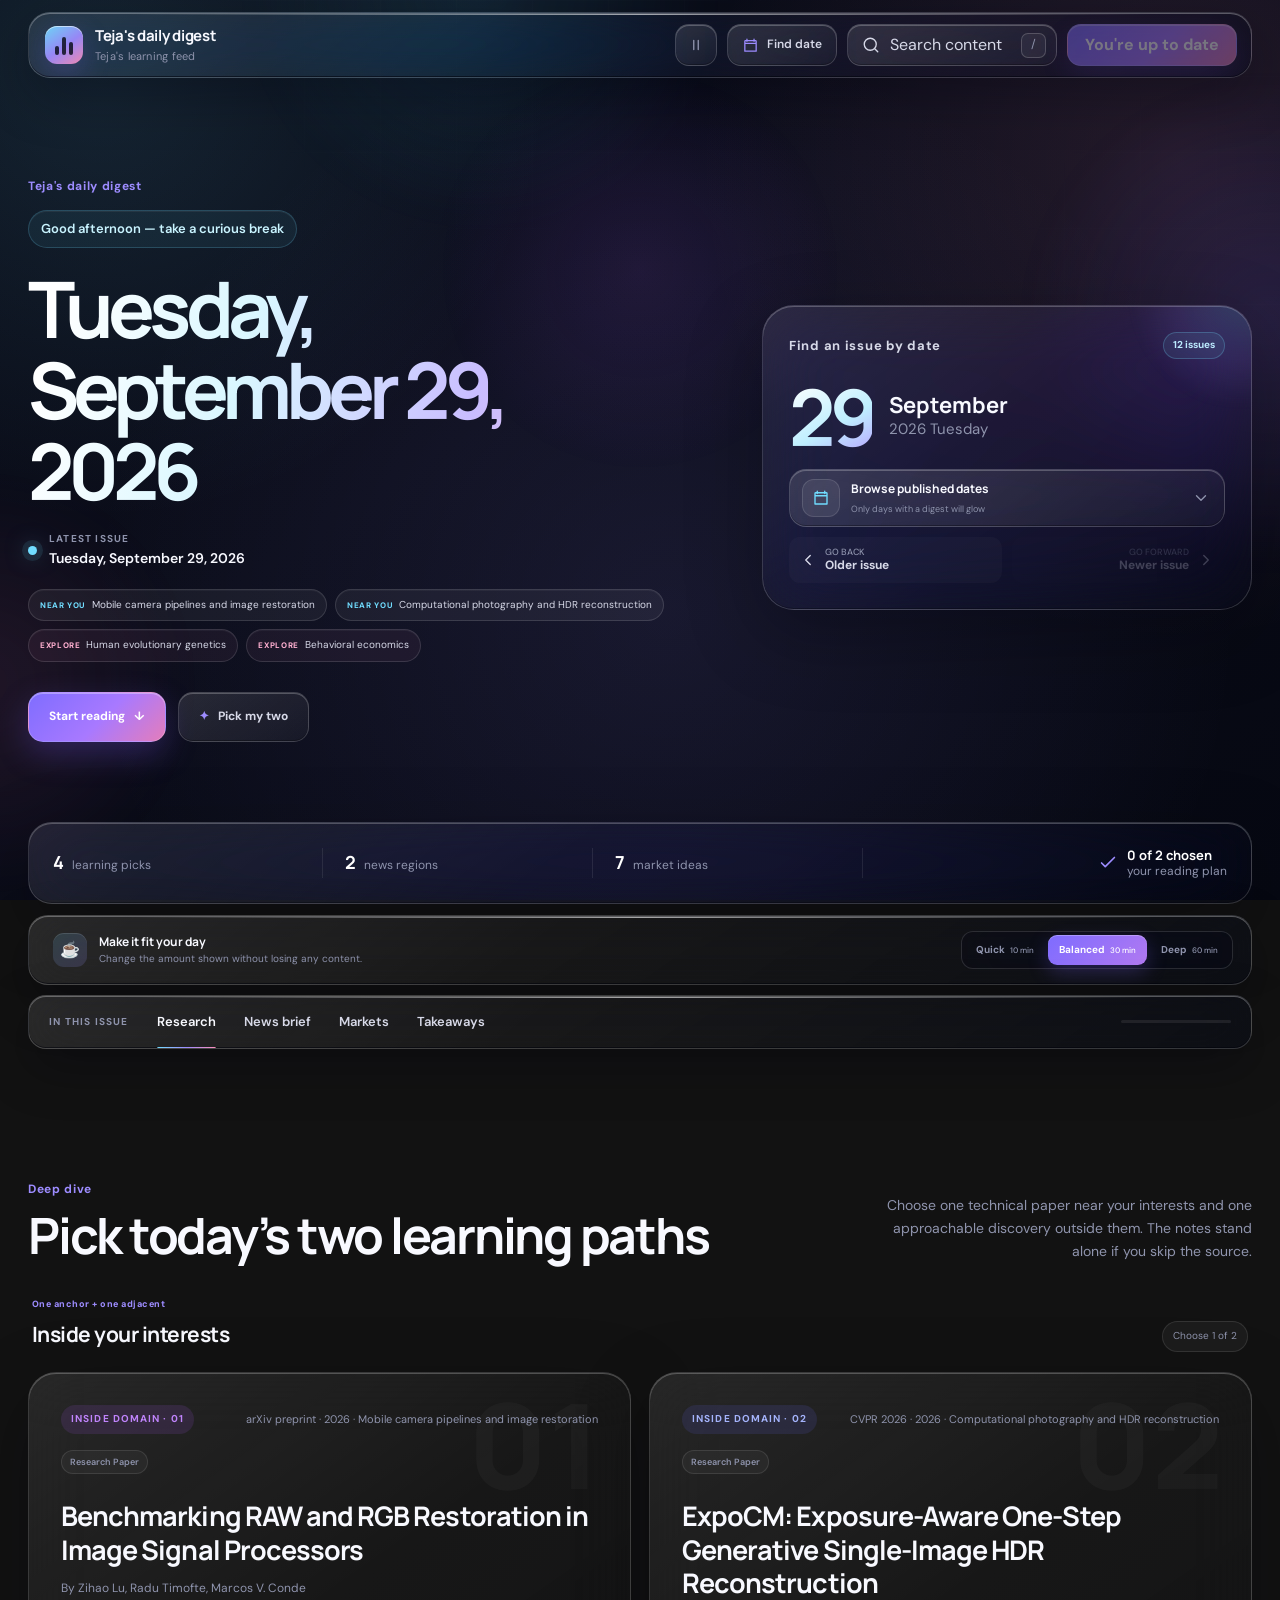
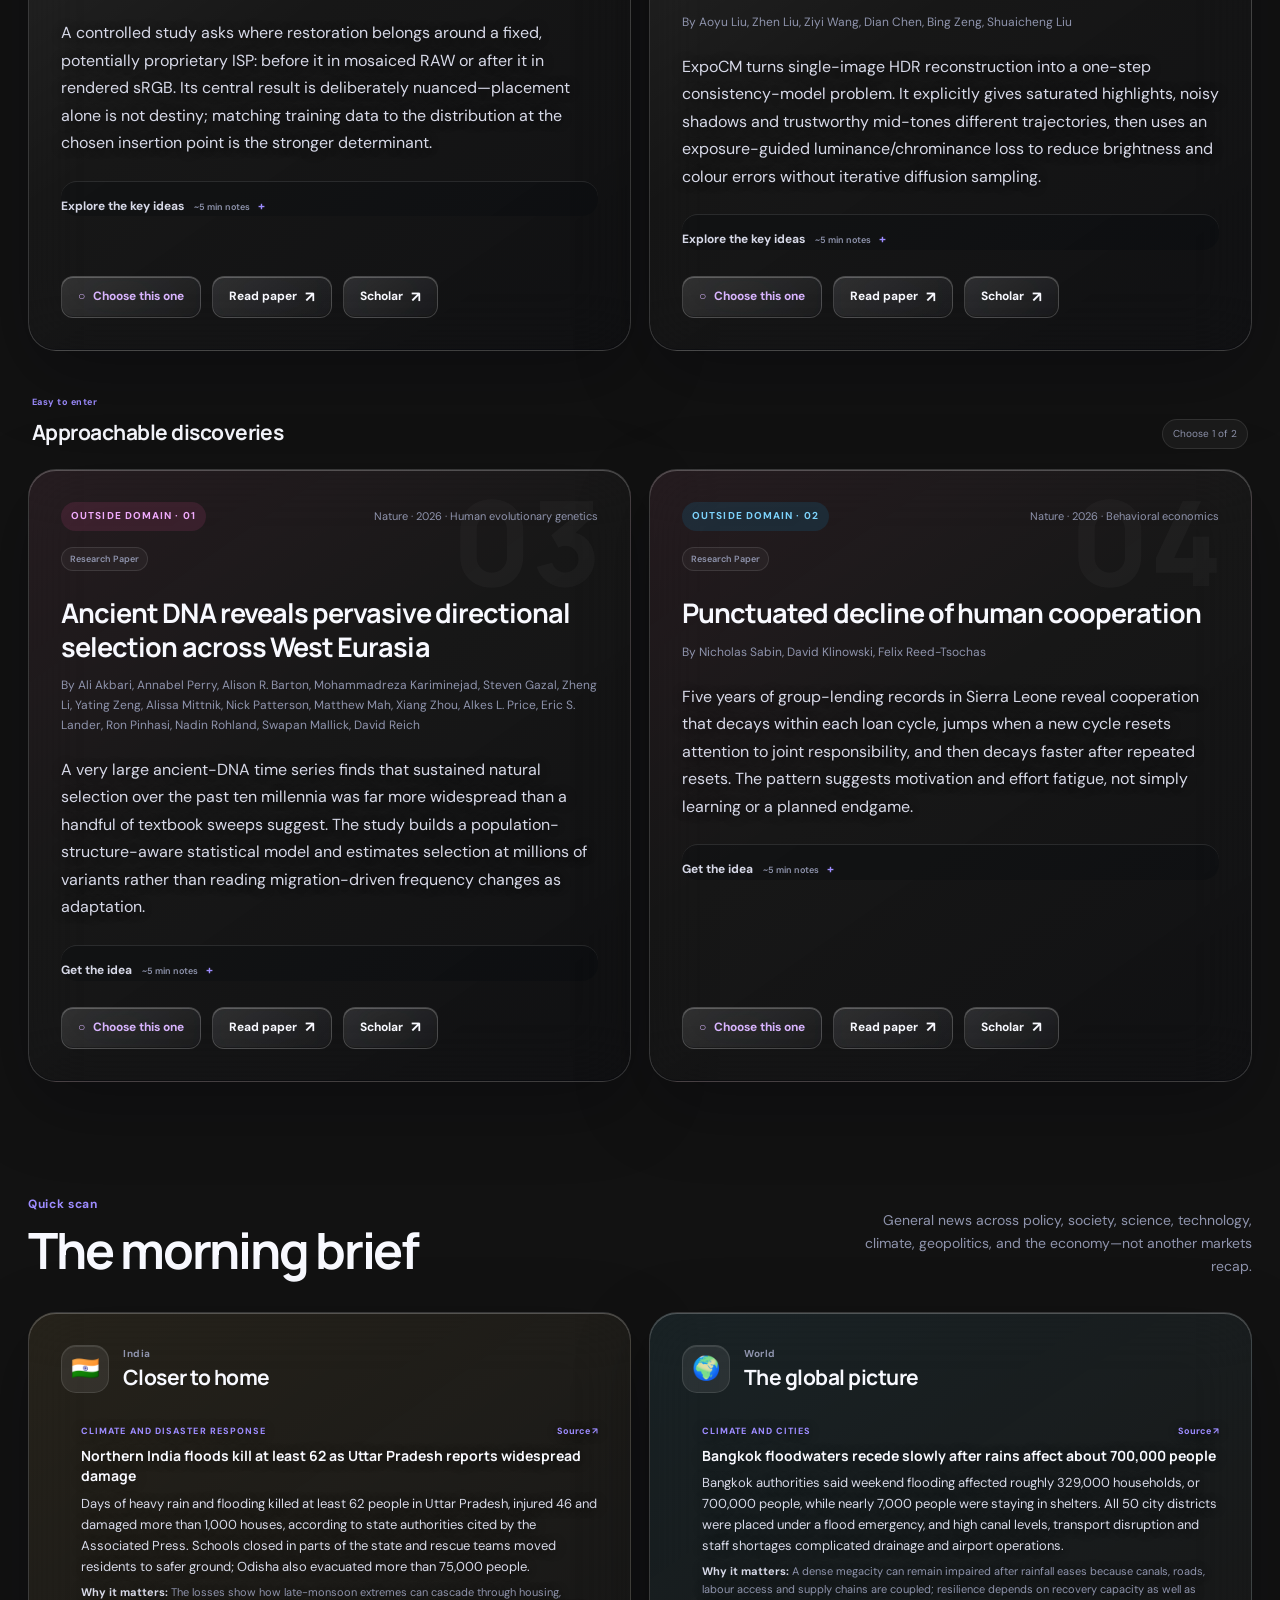
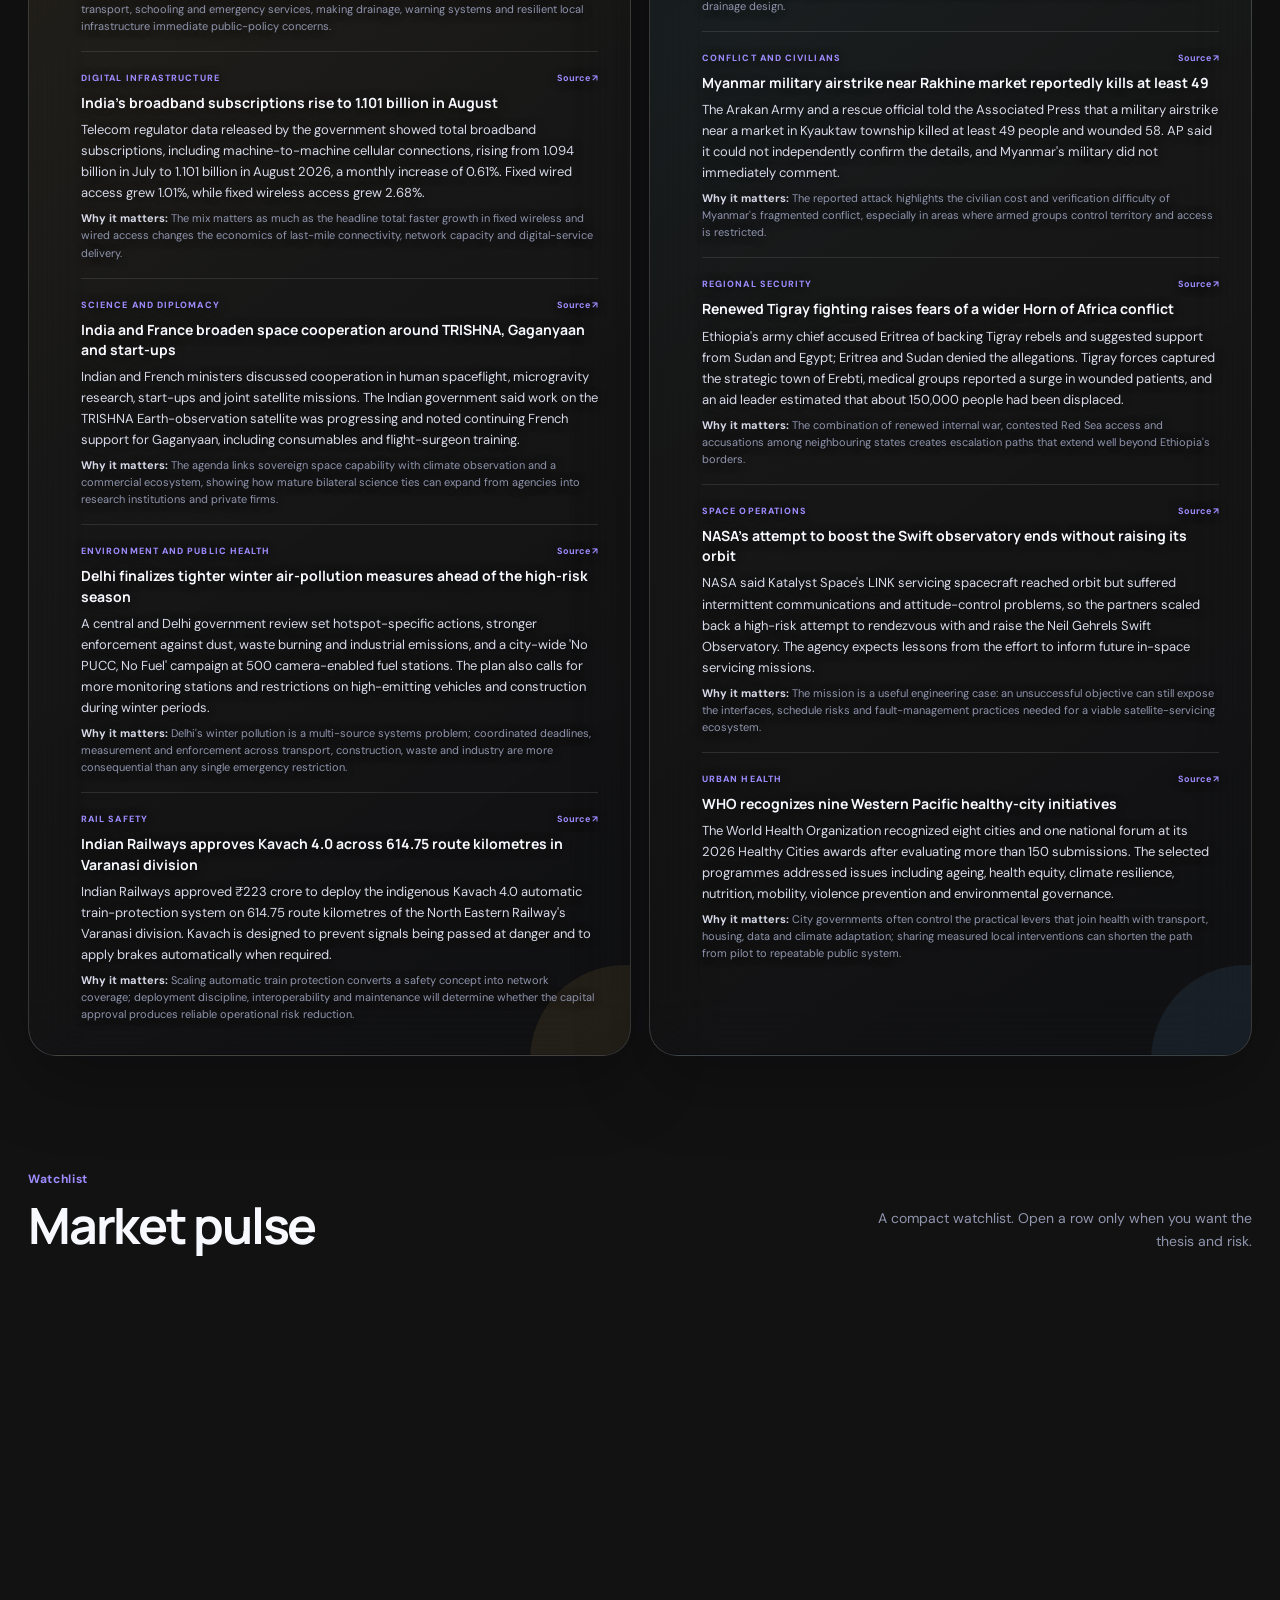
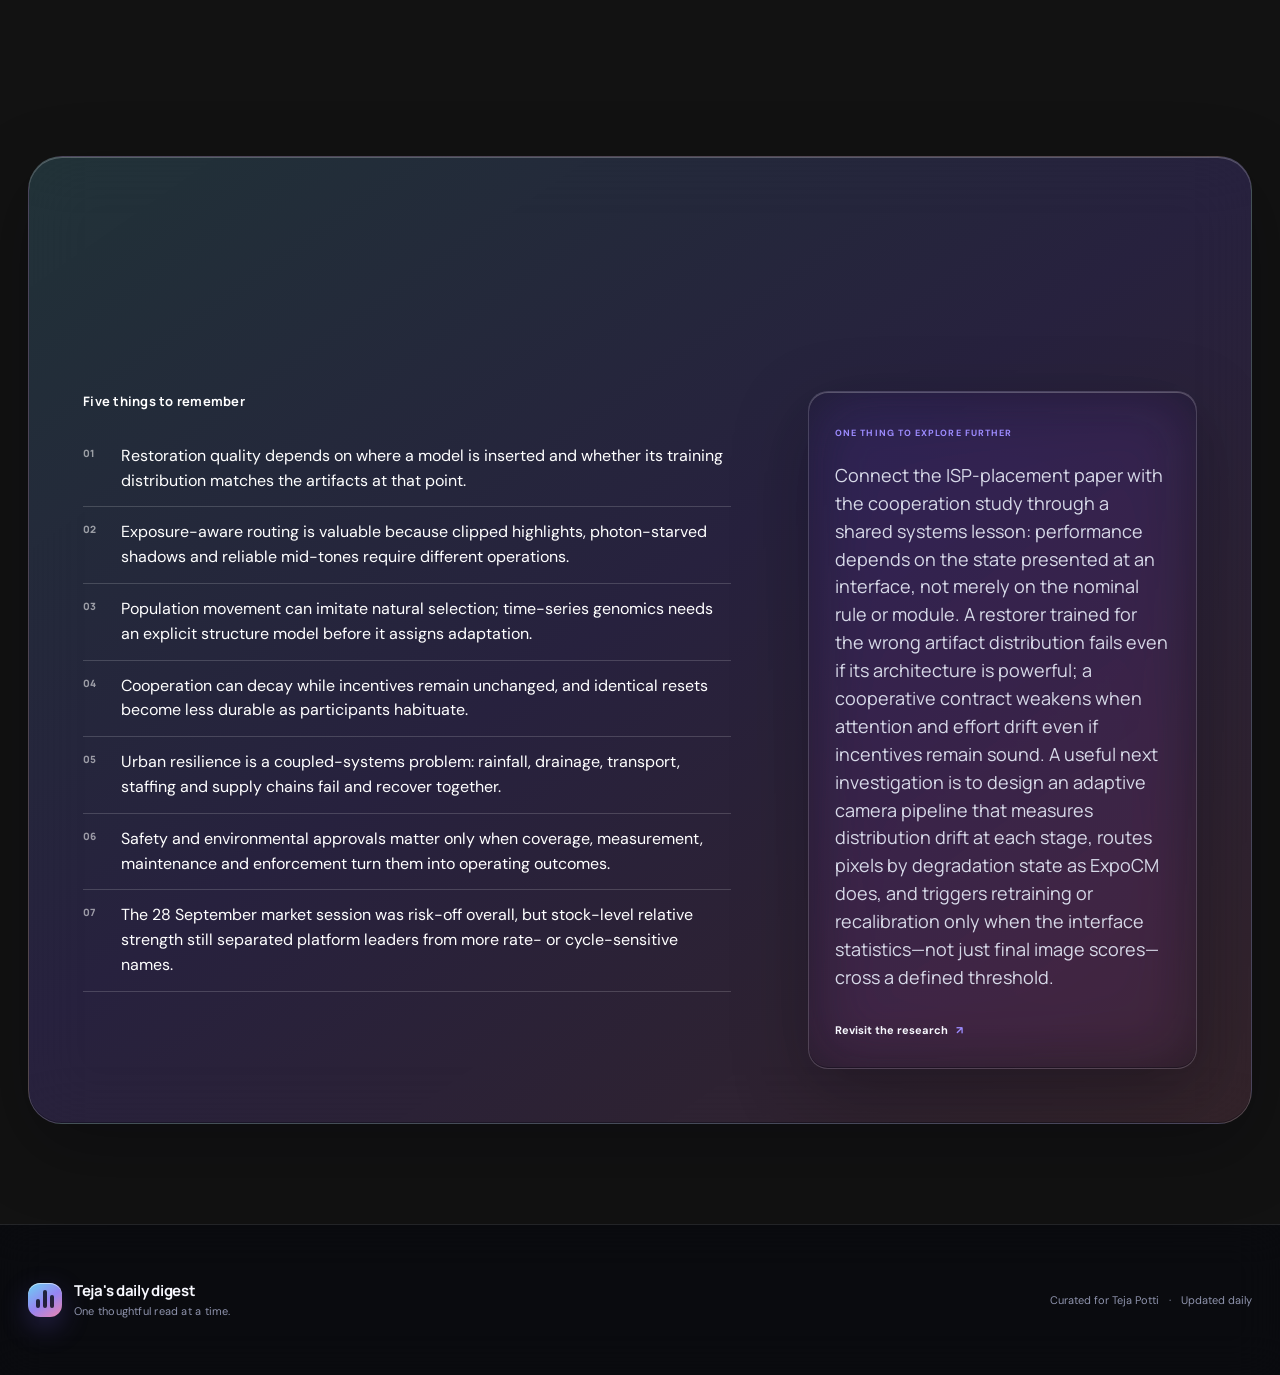
==== index.html @ d594a9e0 "Redesign UI with progressive Liquid Glass" ====
<!doctype html>
<html lang="en">
<head>
    <meta charset="utf-8">
    <meta name="viewport" content="width=device-width, initial-scale=1">
    <meta name="theme-color" content="#080b16">
    <meta name="description" content="A focused daily digest of research, news, and market ideas for curious engineers.">
    <title>Teja's daily digest</title>
    <link rel="preconnect" href="https://fonts.googleapis.com">
    <link rel="preconnect" href="https://fonts.gstatic.com" crossorigin>
    <link href="https://fonts.googleapis.com/css2?family=DM+Sans:wght@400;500;600;700&amp;family=Manrope:wght@500;600;700;800&amp;display=swap" rel="stylesheet">
    <link rel="stylesheet" href="./css/style.css?v=6">
</head>
<body>
    <a class="skip-link" href="#main-content">Skip to the digest</a>

    <div class="page-art" aria-hidden="true">
        <span class="page-art__orb page-art__orb--lime"></span>
        <span class="page-art__orb page-art__orb--blue"></span>
        <span class="page-art__orb page-art__orb--coral"></span>
        <span class="page-art__grid"></span>
        <span class="page-art__cursor" id="cursor-glow"></span>
    </div>

    <header class="site-header">
        <div class="shell topbar">
            <a class="brand" href="./" aria-label="Teja's daily digest home">
                <span class="brand__mark" aria-hidden="true">
                    <span></span><span></span><span></span>
                </span>
                <span class="brand__copy">
                    <strong>Teja's daily digest</strong>
                    <small>Teja's learning feed</small>
                </span>
            </a>

            <div class="topbar__actions">
                <button class="motion-toggle" id="motion-toggle" type="button" aria-label="Pause motion effects" aria-pressed="false" title="Pause motion effects">
                    <svg class="motion-toggle__pause" aria-hidden="true" viewBox="0 0 24 24"><path d="M9 6v12M15 6v12"/></svg>
                    <svg class="motion-toggle__play" aria-hidden="true" viewBox="0 0 24 24"><path d="m9 6 9 6-9 6Z"/></svg>
                </button>
                <button class="date-search-trigger" id="date-search-trigger" type="button" aria-label="Find an issue by date" aria-controls="archive-calendar" aria-expanded="false">
                    <svg aria-hidden="true" viewBox="0 0 24 24"><path d="M7 3v3m10-3v3M4 9h16M5 5h14a1 1 0 0 1 1 1v14H4V6a1 1 0 0 1 1-1Z"/></svg>
                    <span>Find date</span>
                </button>
                <button class="search-trigger" id="search-trigger" type="button" aria-label="Search digest content" aria-expanded="false" aria-controls="search-drawer">
                    <svg aria-hidden="true" viewBox="0 0 24 24"><path d="m21 21-4.35-4.35m2.35-5.65a8 8 0 1 1-16 0 8 8 0 0 1 16 0Z"/></svg>
                    <span>Search content</span>
                    <kbd>/</kbd>
                </button>
                <button class="latest-button" id="latest-button" type="button">Jump to latest</button>
            </div>
        </div>

        <div class="search-drawer" id="search-drawer" hidden>
            <div class="shell search-drawer__inner">
                <form class="search-form" id="search-form" role="search">
                    <svg aria-hidden="true" viewBox="0 0 24 24"><path d="m21 21-4.35-4.35m2.35-5.65a8 8 0 1 1-16 0 8 8 0 0 1 16 0Z"/></svg>
                    <label class="sr-only" for="global-search">Search content across every digest</label>
                    <input id="global-search" type="search" autocomplete="off" placeholder="Search a paper, topic, headline, or ticker…">
                    <button class="search-close" id="search-close" type="button" aria-label="Close search">Close</button>
                </form>
                <p class="search-hint" id="search-hint">Search the content of every published issue. Use Find date for the archive calendar.</p>
                <div class="search-results" id="search-results" aria-live="polite"></div>
            </div>
        </div>
    </header>

    <div class="shell">
        <section class="hero hero--compact" aria-labelledby="page-title">
            <div class="hero__copy">
                <span class="section-kicker">Teja's daily digest</span>
                <p class="hero__greeting" id="daily-greeting">A fresh mix for today</p>
                <h1 id="page-title"><span class="hero-line" id="date-heading">Loading today’s issue…</span></h1>

                <div class="issue-meta">
                    <span class="issue-meta__pulse" aria-hidden="true"></span>
                    <div>
                        <small id="issue-label">Current issue</small>
                        <strong id="date-subtitle" aria-live="polite">Loading the latest digest…</strong>
                    </div>
                </div>

                <div class="daily-mix" id="daily-mix" aria-label="Today’s learning mix">
                    <span>Building today’s mix…</span>
                </div>

                <div class="hero-actions">
                    <a class="start-reading" href="#research">Start reading <span aria-hidden="true">↓</span></a>
                    <button class="surprise-button" id="surprise-button" type="button"><span aria-hidden="true">✦</span> Pick my two</button>
                </div>
            </div>

            <aside class="date-card interactive-surface" data-tilt aria-label="Digest date navigation">
                <div class="date-card__top">
                    <span class="date-card__label">Find an issue by date</span>
                    <span class="issue-count" id="issue-count">— issues</span>
                </div>
                <div class="date-display" aria-hidden="true">
                    <span class="date-display__day" id="display-day">—</span>
                    <span class="date-display__rest"><strong id="display-month">Loading</strong><small id="display-year">—</small></span>
                </div>
                <button class="calendar-toggle" id="calendar-toggle" type="button" aria-expanded="false" aria-controls="archive-calendar">
                    <span class="calendar-toggle__icon" aria-hidden="true">
                        <svg viewBox="0 0 24 24"><path d="M7 3v3m10-3v3M4 9h16M5 5h14a1 1 0 0 1 1 1v14H4V6a1 1 0 0 1 1-1Z"/></svg>
                    </span>
                    <span><strong>Browse published dates</strong><small>Only days with a digest will glow</small></span>
                    <svg class="calendar-toggle__chevron" aria-hidden="true" viewBox="0 0 24 24"><path d="m6 9 6 6 6-6"/></svg>
                </button>
                <div class="archive-calendar" id="archive-calendar" hidden>
                    <div class="archive-calendar__head">
                        <button id="calendar-previous" type="button" aria-label="Previous archive month">
                            <svg aria-hidden="true" viewBox="0 0 24 24"><path d="m15 18-6-6 6-6"/></svg>
                        </button>
                        <strong id="calendar-month-label">Archive</strong>
                        <button id="calendar-next" type="button" aria-label="Next archive month">
                            <svg aria-hidden="true" viewBox="0 0 24 24"><path d="m9 18 6-6-6-6"/></svg>
                        </button>
                    </div>
                    <div class="archive-calendar__weekdays" aria-hidden="true">
                        <span>M</span><span>T</span><span>W</span><span>T</span><span>F</span><span>S</span><span>S</span>
                    </div>
                    <div class="archive-calendar__grid" id="calendar-grid" role="grid" aria-labelledby="calendar-month-label"></div>
                    <div class="archive-calendar__legend" id="date-help">
                        <span><i aria-hidden="true"></i> Published issue</span>
                        <small>Only glowing dates open a digest.</small>
                    </div>
                </div>
                <div class="date-nav">
                    <button id="older-button" type="button">
                        <svg aria-hidden="true" viewBox="0 0 24 24"><path d="m15 18-6-6 6-6"/></svg>
                        <span><small>Go back</small>Older issue</span>
                    </button>
                    <button id="newer-button" type="button">
                        <span><small>Go forward</small>Newer issue</span>
                        <svg aria-hidden="true" viewBox="0 0 24 24"><path d="m9 18 6-6-6-6"/></svg>
                    </button>
                </div>
            </aside>
        </section>

        <div class="reading-strip" aria-label="Digest overview">
            <div><strong id="research-count">4</strong><span>learning picks</span></div>
            <div><strong id="news-count">2</strong><span id="news-count-label">news regions</span></div>
            <div><strong id="market-count">10</strong><span id="market-count-label">market ideas</span></div>
            <div class="reading-strip__time reading-plan" id="reading-plan">
                <svg aria-hidden="true" viewBox="0 0 24 24"><path d="m5 12 4 4L19 6"/></svg>
                <span><strong id="selection-count">0 of 2 chosen</strong> your reading plan</span>
            </div>
        </div>

        <div class="pace-bar" aria-label="Reading pace">
            <div><span aria-hidden="true">☕</span><p><strong>Make it fit your day</strong><small>Change the amount shown without losing any content.</small></p></div>
            <div class="pace-options" role="group" aria-label="Choose a reading pace">
                <button type="button" data-reading-mode="quick">Quick <small>10 min</small></button>
                <button type="button" data-reading-mode="balanced" aria-pressed="true">Balanced <small>30 min</small></button>
                <button type="button" data-reading-mode="deep">Deep <small>60 min</small></button>
            </div>
        </div>
    </div>

    <nav class="section-nav" aria-label="On this page">
        <div class="shell section-nav__inner">
            <span>In this issue</span>
            <a href="#research" data-section="research">Research</a>
            <a href="#brief" data-section="brief" id="brief-nav-link">News brief</a>
            <a href="#markets" data-section="markets" id="markets-nav-link">Markets</a>
            <a href="#takeaways" data-section="takeaways" id="takeaways-nav-link">Takeaways</a>
            <span class="section-nav__progress"><i id="reading-progress"></i></span>
        </div>
    </nav>

    <main class="shell main-content" id="main-content">
        <div class="error-banner" id="error-banner" role="alert" hidden>
            <strong>That issue couldn't be loaded.</strong>
            <span id="error-message">Please try another date.</span>
            <button id="error-retry" type="button">Try again</button>
        </div>

        <div class="advance-notice" id="advance-notice" role="note" hidden>
            <span aria-hidden="true">✦</span>
            <div><strong>Prepared ahead for your time away</strong><p id="advance-note"></p></div>
        </div>

        <section class="content-section" id="research" aria-labelledby="research-title">
            <div class="section-heading">
                <div>
                    <span class="section-kicker">Deep dive</span>
                    <h2 id="research-title">Pick today’s two learning paths</h2>
                </div>
                <p>Choose one technical paper near your interests and one approachable discovery outside them. The notes stand alone if you skip the source.</p>
            </div>
            <div class="papers-collection" id="papers-container" aria-live="polite">
                <article class="paper-card loading-card"><span class="skeleton skeleton--pill"></span><span class="skeleton skeleton--title"></span><span class="skeleton"></span><span class="skeleton skeleton--short"></span></article>
                <article class="paper-card loading-card"><span class="skeleton skeleton--pill"></span><span class="skeleton skeleton--title"></span><span class="skeleton"></span><span class="skeleton skeleton--short"></span></article>
                <article class="paper-card loading-card"><span class="skeleton skeleton--pill"></span><span class="skeleton skeleton--title"></span><span class="skeleton"></span><span class="skeleton skeleton--short"></span></article>
                <article class="paper-card loading-card"><span class="skeleton skeleton--pill"></span><span class="skeleton skeleton--title"></span><span class="skeleton"></span><span class="skeleton skeleton--short"></span></article>
            </div>
        </section>

        <section class="content-section" id="brief" aria-labelledby="brief-title">
            <div class="section-heading">
                <div>
                    <span class="section-kicker">Quick scan</span>
                    <h2 id="brief-title">The morning brief</h2>
                </div>
                <p id="brief-description">General news across policy, society, science, technology, climate, geopolitics, and the economy—not another markets recap.</p>
            </div>
            <div class="news-grid">
                <article class="news-card news-card--india interactive-surface" data-tilt>
                    <header><span class="flag" aria-hidden="true">🇮🇳</span><div><small>India</small><h3>Closer to home</h3></div></header>
                    <div class="news-copy" id="india-news-content"><span class="skeleton"></span><span class="skeleton skeleton--short"></span></div>
                </article>
                <article class="news-card news-card--world interactive-surface" data-tilt>
                    <header><span class="flag" aria-hidden="true">🌍</span><div><small>World</small><h3>The global picture</h3></div></header>
                    <div class="news-copy" id="world-news-content"><span class="skeleton"></span><span class="skeleton skeleton--short"></span></div>
                </article>
            </div>
        </section>

        <section class="content-section" id="markets" aria-labelledby="markets-title">
            <div class="section-heading">
                <div>
                    <span class="section-kicker">Watchlist</span>
                    <h2 id="markets-title">Market pulse</h2>
                </div>
                <p id="markets-description">A compact watchlist. Open a row only when you want the thesis and risk.</p>
            </div>
            <div class="markets-card">
                <section class="market-column" aria-labelledby="us-market-title">
                    <div class="market-column__heading"><span>US</span><div><h3 id="us-market-title">Wall Street</h3><small id="us-market-subtitle">Companies to research</small></div></div>
                    <ul class="stock-list" id="us-stocks-list"><li class="stock-skeleton"><span class="skeleton"></span></li></ul>
                </section>
                <div class="market-divider" aria-hidden="true"></div>
                <section class="market-column" aria-labelledby="india-market-title">
                    <div class="market-column__heading"><span>IN</span><div><h3 id="india-market-title">Dalal Street</h3><small id="india-market-subtitle">Companies to research</small></div></div>
                    <ul class="stock-list" id="in-stocks-list"><li class="stock-skeleton"><span class="skeleton"></span></li></ul>
                </section>
            </div>
            <section class="earnings-card" id="earnings-card" aria-labelledby="earnings-title" hidden>
                <header>
                    <div><span class="section-kicker">Plan ahead</span><h3 id="earnings-title">Upcoming US earnings</h3></div>
                    <p>Confirmed quarterly reports from widely followed companies. Dates can change—use the source before acting.</p>
                </header>
                <div class="earnings-list" id="earnings-list"></div>
            </section>
        </section>

        <section class="content-section takeaways-section" id="takeaways" aria-labelledby="takeaways-title">
            <div class="takeaway-heading">
                <span class="takeaway-heading__icon" aria-hidden="true">✦</span>
                <div><span class="section-kicker">Pack it with you</span><h2 id="takeaways-title">This issue’s takeaways</h2></div>
            </div>
            <div class="takeaways-layout">
                <div>
                    <h3>Five things to remember</h3>
                    <ol id="takeaways-remember-list"><li><span class="skeleton"></span></li></ol>
                </div>
                <aside class="explore-card">
                    <small>One thing to explore further</small>
                    <p id="takeaways-explore"><span class="skeleton"></span></p>
                    <a href="#research">Revisit the research <span aria-hidden="true">↗</span></a>
                </aside>
            </div>
        </section>
    </main>

    <footer class="site-footer">
        <div class="shell">
            <div class="brand brand--footer" aria-label="Teja's daily digest">
                <span class="brand__mark" aria-hidden="true"><span></span><span></span><span></span></span>
                <span class="brand__copy"><strong>Teja's daily digest</strong><small>One thoughtful read at a time.</small></span>
            </div>
            <p>Curated for Teja Potti <span aria-hidden="true">·</span> Updated daily</p>
        </div>
    </footer>

    <button class="back-to-top" id="back-to-top" type="button" aria-label="Back to top" title="Back to top">
        <span aria-hidden="true">↑</span>
    </button>
    <div class="toast" id="toast" role="status" aria-live="polite"></div>
    <script src="./js/app.js?v=6"></script>
</body>
</html>
---- css/style.css ----
:root {
    color-scheme: dark;
    --ink: #faf7ff;
    --ink-soft: #cfc5e5;
    --ink-muted: #9185aa;
    --canvas: #0c0716;
    --canvas-deep: #07040d;
    --panel: #150e24;
    --panel-bright: #1d1332;
    --line: rgba(226, 214, 255, 0.11);
    --line-strong: rgba(226, 214, 255, 0.21);
    --lime: #a855f7;
    --lime-deep: #7c3aed;
    --mint: #62e6b2;
    --sky: #c084fc;
    --coral: #f0abfc;
    --gold: #d8b4fe;
    --red: #ff817b;
    --heading: "Manrope", "DM Sans", sans-serif;
    --body: "DM Sans", sans-serif;
    --radius-xl: 32px;
    --radius-lg: 24px;
    --radius-md: 16px;
    --shadow: 0 24px 80px rgba(0, 0, 0, 0.28);
    --cursor-x: 50vw;
    --cursor-y: 30vh;
}

*, *::before, *::after {
    box-sizing: border-box;
}

html {
    scroll-behavior: smooth;
    scroll-padding-top: 110px;
}

body {
    margin: 0;
    min-width: 320px;
    min-height: 100vh;
    overflow-x: hidden;
    background:
        radial-gradient(circle at 40% -15%, rgba(139, 92, 246, 0.2), transparent 38rem),
        linear-gradient(180deg, #10091f 0%, var(--canvas) 46%, var(--canvas-deep) 100%);
    color: var(--ink);
    font-family: var(--body);
    font-size: 16px;
    line-height: 1.65;
    -webkit-font-smoothing: antialiased;
}

body.search-open {
    overflow: hidden;
}

html.animations-paused .page-art__orb,
html.animations-paused .page-art__grid,
html.animations-paused .issue-meta__pulse,
html.animations-paused .brand__mark span {
    animation-play-state: paused !important;
}

[hidden] {
    display: none !important;
}

button, input {
    font: inherit;
}

button, a {
    -webkit-tap-highlight-color: transparent;
}

button {
    color: inherit;
}

a {
    color: inherit;
}

svg {
    fill: none;
    stroke: currentColor;
    stroke-linecap: round;
    stroke-linejoin: round;
    stroke-width: 1.8;
}

::selection {
    background: var(--lime);
    color: #fff;
}

.shell {
    width: min(1180px, calc(100% - 48px));
    margin-inline: auto;
}

.sr-only {
    position: absolute;
    width: 1px;
    height: 1px;
    padding: 0;
    overflow: hidden;
    clip: rect(0, 0, 0, 0);
    white-space: nowrap;
    border: 0;
}

.skip-link {
    position: fixed;
    top: 12px;
    left: 12px;
    z-index: 100;
    padding: 10px 16px;
    border-radius: 10px;
    background: var(--lime);
    color: #fff;
    font-weight: 700;
    transform: translateY(-150%);
    transition: transform 180ms ease;
}

.skip-link:focus {
    transform: translateY(0);
}

.page-art {
    position: absolute;
    inset: 0 0 auto;
    z-index: -1;
    height: 780px;
    overflow: hidden;
    pointer-events: none;
}

.page-art__orb {
    position: absolute;
    border-radius: 50%;
    filter: blur(2px);
    opacity: 0.6;
}

.page-art__orb--lime {
    width: 430px;
    height: 430px;
    top: 75px;
    right: -210px;
    background: radial-gradient(circle, rgba(168, 85, 247, 0.27), transparent 67%);
    animation: orb-drift-lime 13s ease-in-out infinite alternate;
}

.page-art__orb--blue {
    width: 460px;
    height: 460px;
    top: -280px;
    left: 24%;
    background: radial-gradient(circle, rgba(99, 102, 241, 0.18), transparent 68%);
    animation: orb-drift-blue 16s ease-in-out infinite alternate;
}

.page-art__grid {
    position: absolute;
    inset: 0;
    background-image:
        linear-gradient(rgba(255, 255, 255, 0.025) 1px, transparent 1px),
        linear-gradient(90deg, rgba(255, 255, 255, 0.025) 1px, transparent 1px);
    background-size: 64px 64px;
    mask-image: linear-gradient(to bottom, black, transparent 82%);
    animation: grid-drift 24s linear infinite;
}

.page-art__cursor {
    position: fixed;
    left: 0;
    top: 0;
    width: 440px;
    height: 440px;
    border-radius: 50%;
    background: radial-gradient(circle, rgba(168, 85, 247, 0.11), transparent 67%);
    opacity: 0;
    transform: translate(calc(var(--cursor-x) - 50%), calc(var(--cursor-y) - 50%));
    transition: opacity 450ms ease;
    will-change: transform;
}

@media (pointer: fine) {
    .motion-ready:not(.animations-paused) .page-art__cursor { opacity: 1; }
}

.site-header {
    position: sticky;
    top: 0;
    z-index: 20;
    border-bottom: 1px solid var(--line);
    background: rgba(12, 7, 22, 0.76);
    backdrop-filter: blur(20px);
    -webkit-backdrop-filter: blur(20px);
    transition: background 250ms ease, box-shadow 250ms ease;
}

.site-header.is-scrolled {
    background: rgba(12, 7, 22, 0.93);
    box-shadow: 0 10px 34px rgba(0, 0, 0, 0.24);
}

.topbar {
    min-height: 82px;
    display: flex;
    align-items: center;
    justify-content: space-between;
    gap: 24px;
}

.brand {
    display: inline-flex;
    align-items: center;
    gap: 12px;
    text-decoration: none;
}

.brand__mark {
    width: 38px;
    height: 38px;
    padding: 9px 8px;
    display: flex;
    align-items: flex-end;
    justify-content: center;
    gap: 3px;
    border-radius: 12px;
    background: var(--lime);
    box-shadow: 0 0 0 1px rgba(168, 85, 247, 0.28), 0 10px 30px rgba(124, 58, 237, 0.2);
}

.brand__mark span {
    width: 4px;
    border-radius: 5px;
    background: #1a0b2e;
}

.brand__mark span:nth-child(1) { height: 9px; }
.brand__mark span:nth-child(2) { height: 18px; }
.brand__mark span:nth-child(3) { height: 13px; }

.brand:hover .brand__mark span:nth-child(1) { animation: equalize-a 650ms ease-in-out infinite alternate; }
.brand:hover .brand__mark span:nth-child(2) { animation: equalize-b 520ms ease-in-out infinite alternate; }
.brand:hover .brand__mark span:nth-child(3) { animation: equalize-c 720ms ease-in-out infinite alternate; }

.brand__copy {
    display: grid;
    line-height: 1.12;
}

.brand__copy strong {
    font-family: var(--heading);
    font-size: 15px;
    letter-spacing: -0.02em;
}

.brand__copy small {
    margin-top: 5px;
    color: var(--ink-muted);
    font-size: 11px;
    letter-spacing: 0.02em;
}

.topbar__actions {
    display: flex;
    align-items: center;
    gap: 10px;
}

.motion-toggle {
    width: 42px;
    height: 42px;
    padding: 0;
    display: grid;
    place-items: center;
    border: 1px solid var(--line);
    border-radius: 12px;
    background: rgba(255, 255, 255, 0.035);
    color: var(--ink-muted);
    cursor: pointer;
    transition: color 180ms ease, border-color 180ms ease, background 180ms ease, transform 180ms ease;
}

.motion-toggle:hover, .motion-toggle:focus-visible {
    border-color: rgba(168, 85, 247, 0.4);
    background: rgba(168, 85, 247, 0.11);
    color: var(--lime);
    transform: rotate(-5deg);
}

.motion-toggle svg { width: 18px; }
.motion-toggle__play { display: none; }
.motion-toggle[aria-pressed="true"] .motion-toggle__pause { display: none; }
.motion-toggle[aria-pressed="true"] .motion-toggle__play { display: block; }

.search-trigger, .date-search-trigger, .latest-button {
    min-height: 42px;
    border: 1px solid var(--line);
    border-radius: 12px;
    cursor: pointer;
    transition: border-color 180ms ease, background 180ms ease, transform 180ms ease;
}

.search-trigger {
    min-width: 210px;
    padding: 0 10px 0 14px;
    display: flex;
    align-items: center;
    gap: 10px;
    background: rgba(255, 255, 255, 0.035);
    color: var(--ink-soft);
    text-align: left;
}

.date-search-trigger {
    min-height: 42px;
    padding: 0 14px;
    display: inline-flex;
    align-items: center;
    gap: 8px;
    border: 1px solid var(--line);
    border-radius: 12px;
    background: rgba(255, 255, 255, 0.025);
    color: var(--ink-soft);
    cursor: pointer;
}

.date-search-trigger svg { width: 17px; color: var(--lime); }
.date-search-trigger span { font-size: 12px; font-weight: 600; }

.search-trigger svg {
    width: 18px;
}

.search-trigger span {
    margin-right: auto;
}

.search-trigger kbd {
    width: 25px;
    height: 25px;
    display: grid;
    place-items: center;
    border: 1px solid var(--line-strong);
    border-radius: 7px;
    background: rgba(255, 255, 255, 0.05);
    color: var(--ink-muted);
    font-family: var(--body);
    font-size: 12px;
}

.latest-button {
    padding: 0 17px;
    background: var(--lime);
    border-color: var(--lime);
    color: #fff;
    font-weight: 700;
}

.search-trigger:hover, .search-trigger:focus-visible,
.date-search-trigger:hover, .date-search-trigger:focus-visible {
    border-color: var(--line-strong);
    background: rgba(255, 255, 255, 0.07);
}

.latest-button:hover, .latest-button:focus-visible {
    background: #b76cff;
    transform: translateY(-1px);
}

.latest-button:disabled {
    cursor: default;
    opacity: 0.42;
    transform: none;
}

.search-drawer {
    position: absolute;
    top: 100%;
    left: 0;
    width: 100%;
    min-height: calc(100vh - 82px);
    max-height: calc(100vh - 82px);
    overflow-y: auto;
    border-bottom: 1px solid var(--line-strong);
    background: rgba(12, 7, 22, 0.985);
    box-shadow: 0 30px 80px rgba(0, 0, 0, 0.55);
    transform-origin: top center;
}

.search-drawer.is-opening {
    animation: drawer-in 380ms cubic-bezier(0.22, 1, 0.36, 1) both;
}

.search-drawer.is-opening .search-form,
.search-drawer.is-opening .search-hint {
    animation: search-content-in 420ms 80ms cubic-bezier(0.22, 1, 0.36, 1) both;
}

.search-drawer[hidden] {
    display: none;
}

.search-drawer__inner {
    padding-block: 24px 30px;
}

.search-form {
    display: grid;
    grid-template-columns: 24px 1fr auto;
    align-items: center;
    gap: 14px;
    border-bottom: 1px solid var(--line-strong);
}

.search-form svg {
    width: 24px;
    color: var(--lime);
}

.search-form input {
    width: 100%;
    padding: 14px 0 17px;
    border: 0;
    outline: 0;
    background: transparent;
    color: var(--ink);
    font-family: var(--heading);
    font-size: clamp(20px, 3vw, 32px);
    font-weight: 600;
}

.search-form input::placeholder {
    color: #50615a;
}

.search-close {
    padding: 8px 0 8px 16px;
    border: 0;
    background: transparent;
    color: var(--ink-muted);
    cursor: pointer;
}

.search-close:hover { color: var(--ink); }

.search-hint {
    margin: 14px 0 0;
    color: var(--ink-muted);
    font-size: 13px;
}

.search-results {
    display: grid;
    grid-template-columns: repeat(2, minmax(0, 1fr));
    gap: 10px;
    margin-top: 20px;
}

.search-result {
    width: 100%;
    min-width: 0;
    padding: 15px 16px;
    display: grid;
    grid-template-columns: auto 1fr auto;
    align-items: center;
    gap: 14px;
    border: 1px solid var(--line);
    border-radius: 14px;
    background: rgba(255, 255, 255, 0.025);
    color: var(--ink);
    cursor: pointer;
    text-align: left;
    transition: border-color 160ms ease, background 160ms ease, transform 160ms ease;
    animation: result-in 380ms calc(var(--result-index, 0) * 38ms) cubic-bezier(0.22, 1, 0.36, 1) both;
}

.search-result:hover, .search-result:focus-visible {
    border-color: rgba(168, 85, 247, 0.4);
    background: rgba(168, 85, 247, 0.09);
    transform: translateY(-1px);
}

.search-result__date {
    min-width: 74px;
    color: var(--lime);
    font-size: 12px;
    font-weight: 700;
    text-transform: uppercase;
}

.search-result__body {
    min-width: 0;
}

.search-result__body strong, .search-result__body span {
    display: block;
    overflow: hidden;
    text-overflow: ellipsis;
    white-space: nowrap;
}

.search-result__body strong {
    font-family: var(--heading);
    font-size: 14px;
}

.search-result__body span {
    margin-top: 3px;
    color: var(--ink-muted);
    font-size: 12px;
}

.search-result__arrow { color: var(--ink-muted); }

.search-empty {
    grid-column: 1 / -1;
    padding: 30px;
    border: 1px dashed var(--line-strong);
    border-radius: 16px;
    color: var(--ink-muted);
    text-align: center;
}

.search-empty strong {
    display: block;
    margin-bottom: 4px;
    color: var(--ink-soft);
}

.hero {
    min-height: 390px;
    padding: 52px 0 46px;
    display: grid;
    grid-template-columns: minmax(0, 1.15fr) minmax(330px, 0.65fr);
    align-items: center;
    gap: clamp(50px, 9vw, 130px);
}

.hero__copy {
    animation: enter 600ms ease both;
}

.hero__greeting {
    margin: 8px 0 0;
    color: var(--ink-soft);
    font-size: 13px;
    font-weight: 600;
}

.eyebrow, .section-kicker {
    color: var(--lime);
    font-size: 11px;
    font-weight: 700;
    letter-spacing: 0.16em;
    text-transform: uppercase;
}

.eyebrow {
    display: flex;
    align-items: center;
    gap: 10px;
    animation: soft-enter 550ms 80ms ease both;
}

.eyebrow span {
    width: 26px;
    height: 1px;
    background: var(--lime);
    transform-origin: left;
    animation: line-grow 650ms 180ms cubic-bezier(0.22, 1, 0.36, 1) both;
}

.hero h1 {
    max-width: 720px;
    margin: 14px 0 16px;
    font-family: var(--heading);
    font-size: clamp(36px, 5vw, 58px);
    font-weight: 700;
    letter-spacing: -0.067em;
    line-height: 1.04;
}

.hero-line {
    display: block;
    animation: hero-line-in 780ms cubic-bezier(0.22, 1, 0.36, 1) both;
}

.hero-line:nth-child(2) { animation-delay: 95ms; }

.hero h1 em {
    color: var(--lime);
    font-style: normal;
}

.hero__intro {
    max-width: 650px;
    margin: 0;
    color: var(--ink-soft);
    font-size: clamp(16px, 2vw, 19px);
    line-height: 1.65;
    animation: soft-enter 650ms 220ms ease both;
}

.issue-meta {
    margin-top: 22px;
    display: flex;
    align-items: center;
    gap: 12px;
    animation: soft-enter 650ms 300ms ease both;
}

.issue-meta__pulse {
    width: 9px;
    height: 9px;
    border-radius: 50%;
    background: var(--lime);
    box-shadow: 0 0 0 6px rgba(168, 85, 247, 0.12);
    animation: pulse-dot 2.4s ease-out infinite;
}

.issue-meta div {
    display: grid;
    line-height: 1.2;
}

.issue-meta small {
    color: var(--ink-muted);
    font-size: 10px;
    font-weight: 700;
    letter-spacing: 0.12em;
    text-transform: uppercase;
}

.issue-meta strong {
    margin-top: 5px;
    font-size: 14px;
    font-weight: 600;
}

.daily-mix {
    max-width: 720px;
    margin-top: 18px;
    display: flex;
    flex-wrap: wrap;
    gap: 7px;
}

.daily-mix > span {
    max-width: 100%;
    padding: 6px 10px;
    overflow: hidden;
    border: 1px solid var(--line);
    border-radius: 999px;
    background: rgba(255, 255, 255, 0.025);
    color: var(--ink-soft);
    font-size: 10px;
    text-overflow: ellipsis;
    white-space: nowrap;
}

.daily-mix small {
    margin-right: 6px;
    color: var(--lime);
    font-size: 8px;
    font-weight: 800;
    letter-spacing: 0.08em;
    text-transform: uppercase;
}

.hero-actions {
    margin-top: 24px;
    display: flex;
    align-items: center;
    gap: 12px;
    animation: soft-enter 650ms 380ms ease both;
}

.start-reading, .surprise-button {
    min-height: 44px;
    padding: 0 17px;
    display: inline-flex;
    align-items: center;
    justify-content: center;
    gap: 9px;
    border-radius: 12px;
    font-size: 12px;
    font-weight: 700;
    text-decoration: none;
    cursor: pointer;
    transition: transform 180ms ease, border-color 180ms ease, background 180ms ease, color 180ms ease;
}

.start-reading {
    border: 1px solid var(--lime);
    background: var(--lime);
    color: #fff;
}

.start-reading span { transition: transform 180ms ease; }
.start-reading:hover span, .start-reading:focus-visible span { transform: translateY(3px); }

.surprise-button {
    border: 1px solid var(--line-strong);
    background: rgba(255, 255, 255, 0.025);
    color: var(--ink-soft);
}

.surprise-button span {
    color: var(--lime);
    transition: transform 260ms ease;
}

.surprise-button:hover span, .surprise-button:focus-visible span { transform: rotate(120deg) scale(1.2); }
.start-reading:hover, .start-reading:focus-visible, .surprise-button:hover, .surprise-button:focus-visible { transform: translateY(-2px); }

.surprise-button.is-finding {
    border-color: rgba(168, 85, 247, 0.48);
    background: rgba(168, 85, 247, 0.13);
    color: var(--ink);
}

.surprise-button.is-finding span { animation: star-spin 650ms ease; }

.date-card {
    position: relative;
    padding: 26px;
    overflow: hidden;
    border: 1px solid var(--line-strong);
    border-radius: var(--radius-xl);
    background:
        linear-gradient(145deg, rgba(255, 255, 255, 0.065), rgba(255, 255, 255, 0.015)),
        var(--panel);
    box-shadow: var(--shadow);
    animation: enter 600ms 120ms ease both;
}

.interactive-surface {
    --pointer-x: 50%;
    --pointer-y: 50%;
    --rotate-x: 0deg;
    --rotate-y: 0deg;
    --surface-lift: 0px;
    transform: perspective(1100px) translateY(var(--surface-lift)) rotateX(var(--rotate-x)) rotateY(var(--rotate-y));
    transform-style: preserve-3d;
    will-change: transform;
    transition: transform 180ms ease, border-color 220ms ease, box-shadow 220ms ease, background 220ms ease;
}

.interactive-surface::before {
    content: "";
    position: absolute;
    inset: 0;
    z-index: 0;
    border-radius: inherit;
    background: radial-gradient(320px circle at var(--pointer-x) var(--pointer-y), rgba(168, 85, 247, 0.15), transparent 56%);
    opacity: 0;
    pointer-events: none;
    transition: opacity 240ms ease;
}

.interactive-surface.is-interacting::before { opacity: 1; }
.interactive-surface.is-interacting { border-color: rgba(168, 85, 247, 0.34); box-shadow: 0 24px 70px rgba(0, 0, 0, 0.32); }

.date-card > :not(.sr-only) { position: relative; z-index: 1; }
.date-card.is-changing .date-display { animation: date-swap 460ms cubic-bezier(0.22, 1, 0.36, 1); }

.date-card::after {
    content: "";
    position: absolute;
    width: 180px;
    height: 180px;
    right: -85px;
    top: -95px;
    border-radius: 50%;
    background: rgba(168, 85, 247, 0.13);
    filter: blur(2px);
    pointer-events: none;
}

.date-card__top, .date-nav {
    display: flex;
    align-items: center;
    justify-content: space-between;
}

.date-card__label {
    color: var(--ink-soft);
    font-size: 12px;
    font-weight: 700;
    letter-spacing: 0.08em;
    text-transform: uppercase;
}

.issue-count {
    padding: 4px 9px;
    border: 1px solid rgba(168, 85, 247, 0.28);
    border-radius: 999px;
    background: rgba(168, 85, 247, 0.11);
    color: var(--lime);
    font-size: 10px;
    font-weight: 700;
}

.date-display {
    margin: 23px 0 26px;
    display: flex;
    align-items: center;
    gap: 17px;
}

.date-display__day {
    font-family: var(--heading);
    font-size: 72px;
    font-weight: 700;
    letter-spacing: -0.07em;
    line-height: 0.9;
}

.date-display__rest {
    display: grid;
    gap: 1px;
    line-height: 1.25;
}

.date-display__rest strong {
    font-family: var(--heading);
    font-size: 22px;
}

.date-display__rest small {
    color: var(--ink-muted);
    font-size: 15px;
}

.date-nav {
    gap: 10px;
    margin-top: 12px;
}

.date-nav button {
    min-width: 0;
    flex: 1;
    padding: 10px 10px;
    display: flex;
    align-items: center;
    justify-content: flex-start;
    gap: 8px;
    border: 0;
    border-radius: 11px;
    background: transparent;
    color: var(--ink-soft);
    cursor: pointer;
    text-align: left;
    transition: color 160ms ease, background 160ms ease;
}

.date-nav button:last-child {
    justify-content: flex-end;
    text-align: right;
}

.date-nav button:hover:not(:disabled), .date-nav button:focus-visible:not(:disabled) {
    background: rgba(255, 255, 255, 0.05);
    color: var(--ink);
}

.date-nav button:disabled {
    opacity: 0.25;
    cursor: not-allowed;
}

.date-nav svg { width: 18px; flex: none; }

.date-nav span {
    display: grid;
    font-size: 12px;
    font-weight: 700;
    line-height: 1.25;
}

.date-nav small {
    color: var(--ink-muted);
    font-size: 9px;
    font-weight: 500;
    text-transform: uppercase;
}

.reading-strip {
    min-height: 82px;
    padding: 18px 24px;
    display: grid;
    grid-template-columns: repeat(3, minmax(0, 1fr)) 1.35fr;
    align-items: center;
    border: 1px solid var(--line);
    border-radius: 18px 18px 0 0;
    background: rgba(255, 255, 255, 0.026);
}

.reading-strip > div {
    padding-inline: 22px;
    display: flex;
    align-items: baseline;
    gap: 8px;
    border-right: 1px solid var(--line);
}

.reading-strip > div:first-child { padding-left: 0; }
.reading-strip > div:last-child { padding-right: 0; border-right: 0; }

.reading-strip strong {
    font-family: var(--heading);
    font-size: 18px;
}

.reading-strip strong.is-counting { color: var(--lime); animation: count-pop 650ms ease; }

.reading-strip span {
    color: var(--ink-muted);
    font-size: 12px;
}

.reading-strip__time {
    justify-content: flex-end;
    align-items: center !important;
}

.reading-strip__time svg {
    width: 22px;
    color: var(--lime);
}

.reading-strip__time span {
    display: grid;
    line-height: 1.25;
}

.reading-strip__time strong { color: var(--ink); font-size: 13px; }
.reading-plan { transition: color 220ms ease, background 220ms ease; }
.reading-plan.is-complete { color: #d8b4fe; }
.reading-plan.is-complete svg { animation: count-pop 520ms ease; }

.pace-bar {
    min-height: 70px;
    padding: 13px 18px 13px 24px;
    display: flex;
    align-items: center;
    justify-content: space-between;
    gap: 24px;
    border: 1px solid var(--line);
    border-top: 0;
    border-radius: 0 0 18px 18px;
    background: rgba(21, 14, 36, 0.72);
}

.pace-bar > div:first-child {
    display: flex;
    align-items: center;
    gap: 12px;
}

.pace-bar > div:first-child > span {
    width: 34px;
    height: 34px;
    display: grid;
    place-items: center;
    border-radius: 11px;
    background: rgba(168, 85, 247, 0.12);
}

.pace-bar p { margin: 0; display: grid; line-height: 1.25; }
.pace-bar strong { font-family: var(--heading); font-size: 12px; }
.pace-bar p small { margin-top: 4px; color: var(--ink-muted); font-size: 10px; }

.pace-options {
    padding: 3px;
    display: flex;
    gap: 3px;
    border: 1px solid var(--line);
    border-radius: 12px;
    background: rgba(0, 0, 0, 0.16);
}

.pace-options button {
    padding: 7px 11px;
    border: 0;
    border-radius: 9px;
    background: transparent;
    color: var(--ink-muted);
    font-size: 10px;
    font-weight: 700;
    cursor: pointer;
}

.pace-options button small { margin-left: 3px; color: inherit; font-size: 8px; font-weight: 500; }
.pace-options button[aria-pressed="true"] { background: var(--lime); color: #fff; box-shadow: 0 5px 18px rgba(124, 58, 237, 0.22); }
.pace-options button:hover:not([aria-pressed="true"]), .pace-options button:focus-visible:not([aria-pressed="true"]) { background: rgba(255, 255, 255, 0.06); color: var(--ink); }

.section-nav {
    position: sticky;
    top: 82px;
    z-index: 15;
    border-block: 1px solid var(--line);
    background: rgba(12, 7, 22, 0.93);
    backdrop-filter: blur(18px);
    -webkit-backdrop-filter: blur(18px);
}

.section-nav__inner {
    min-height: 58px;
    display: flex;
    align-items: center;
    gap: 28px;
}

.section-nav__inner > span:first-child {
    color: var(--ink-muted);
    font-size: 10px;
    font-weight: 700;
    letter-spacing: 0.12em;
    text-transform: uppercase;
}

.section-nav a {
    position: relative;
    color: var(--ink-soft);
    font-size: 13px;
    font-weight: 600;
    text-decoration: none;
    transition: color 150ms ease;
}

.section-nav a:hover, .section-nav a:focus-visible { color: var(--lime); }

.section-nav a::after {
    content: "";
    position: absolute;
    left: 0;
    right: 0;
    bottom: -19px;
    height: 2px;
    border-radius: 99px;
    background: var(--lime);
    transform: scaleX(0);
    transition: transform 240ms cubic-bezier(0.22, 1, 0.36, 1);
}

.section-nav a.is-active { color: var(--ink); }
.section-nav a.is-active::after { transform: scaleX(1); }

.section-nav__progress {
    width: 110px;
    height: 2px;
    margin-left: auto;
    overflow: hidden;
    border-radius: 99px;
    background: rgba(255, 255, 255, 0.08);
}

.section-nav__progress i {
    width: 0;
    height: 100%;
    display: block;
    background: var(--lime);
    transition: width 100ms linear;
}

.main-content {
    padding-block: 18px 100px;
    transition: opacity 180ms ease, translate 180ms ease;
}

.main-content.is-refreshing { opacity: 0.72; translate: 0 4px; }

.content-section {
    padding-top: 92px;
}

.section-heading {
    margin-bottom: 30px;
    display: flex;
    align-items: flex-end;
    justify-content: space-between;
    gap: 40px;
}

.section-heading h2, .takeaway-heading h2 {
    margin: 7px 0 0;
    font-family: var(--heading);
    font-size: clamp(30px, 4vw, 44px);
    letter-spacing: -0.045em;
    line-height: 1.1;
}

.section-heading > p {
    max-width: 390px;
    margin: 0;
    color: var(--ink-muted);
    font-size: 14px;
    text-align: right;
}

.papers-collection {
    display: grid;
    gap: 44px;
}

.paper-group {
    display: grid;
    gap: 18px;
}

.paper-group__heading {
    display: flex;
    align-items: end;
    justify-content: space-between;
    gap: 18px;
}

.paper-group__heading div { display: grid; gap: 5px; }
.paper-group__heading span { color: var(--lime); font-size: 9px; font-weight: 800; letter-spacing: 0.14em; text-transform: uppercase; }
.paper-group__heading h3 { margin: 0; font-family: var(--heading); font-size: 21px; letter-spacing: -0.025em; }
.paper-group__heading small { padding: 6px 10px; border: 1px solid var(--line); border-radius: 999px; color: var(--ink-muted); font-size: 10px; }

.papers-grid {
    display: grid;
    grid-template-columns: repeat(12, 1fr);
    gap: 18px;
}

.paper-card {
    position: relative;
    grid-column: span 6;
    min-height: 420px;
    padding: clamp(22px, 3vw, 32px);
    display: flex;
    flex-direction: column;
    overflow: hidden;
    border: 1px solid var(--line);
    border-radius: var(--radius-lg);
    background: var(--panel);
    transition: transform 200ms ease, border-color 200ms ease, background 200ms ease;
}

.paper-card { background: radial-gradient(circle at 92% 7%, rgba(168, 85, 247, 0.1), transparent 13rem), var(--panel); }

.paper-card:hover {
    border-color: var(--line-strong);
    background-color: var(--panel-bright);
}

.paper-card > * { position: relative; z-index: 1; }

.paper-card.is-spotlighted {
    border-color: var(--lime);
    animation: spotlight-card 1.35s cubic-bezier(0.22, 1, 0.36, 1);
}

.paper-card.is-selected {
    border-color: rgba(168, 85, 247, 0.68);
    background: radial-gradient(circle at 92% 7%, rgba(168, 85, 247, 0.2), transparent 15rem), var(--panel-bright);
    box-shadow: inset 0 0 0 1px rgba(168, 85, 247, 0.13), 0 20px 55px rgba(65, 23, 108, 0.18);
}

.paper-card::after {
    content: attr(data-number);
    position: absolute;
    right: 28px;
    top: 12px;
    color: rgba(255, 255, 255, 0.025);
    font-family: var(--heading);
    font-size: 118px;
    font-weight: 800;
    line-height: 1;
    pointer-events: none;
}

.paper-card__top {
    position: relative;
    z-index: 1;
    display: flex;
    align-items: center;
    justify-content: space-between;
    gap: 16px;
}

.paper-badge {
    padding: 6px 10px;
    border-radius: 999px;
    font-size: 10px;
    font-weight: 700;
    letter-spacing: 0.11em;
    text-transform: uppercase;
}

.paper-badge--domain { background: rgba(168, 85, 247, 0.13); color: #c084fc; }
.paper-badge--tech { background: rgba(99, 102, 241, 0.13); color: #a5b4fc; }
.paper-badge--random { background: rgba(236, 72, 153, 0.12); color: #f0abfc; }
.paper-badge--random-two { background: rgba(14, 165, 233, 0.12); color: #7dd3fc; }

.paper-card__meta {
    color: var(--ink-muted);
    font-size: 11px;
}

.resource-meta {
    position: relative;
    z-index: 1;
    margin-top: 16px;
    display: flex;
    flex-wrap: wrap;
    gap: 6px;
}

.resource-meta span {
    padding: 4px 8px;
    border: 1px solid var(--line);
    border-radius: 999px;
    color: var(--ink-muted);
    font-size: 9px;
    font-weight: 600;
}

body[data-reading-mode="quick"] .paper-details,
body[data-reading-mode="quick"] .paper-card__byline,
body[data-reading-mode="quick"] .news-list p,
body[data-reading-mode="quick"] .news-list small,
body[data-reading-mode="quick"] .stock-extra,
body[data-reading-mode="quick"] .takeaways-layout > div {
    display: none;
}

.paper-card h4 {
    position: relative;
    z-index: 1;
    max-width: 820px;
    margin: 25px 0 13px;
    font-family: var(--heading);
    font-size: clamp(22px, 3vw, 32px);
    letter-spacing: -0.035em;
    line-height: 1.24;
}

.paper-card h4 { font-size: clamp(21px, 2.4vw, 27px); }

.paper-card__byline {
    margin: 0 0 20px;
    color: var(--ink-muted);
    font-size: 12px;
}

.paper-card__summary {
    position: relative;
    z-index: 1;
    max-width: 850px;
    margin: 0;
    color: var(--ink-soft);
    line-height: 1.72;
}

.paper-details {
    position: relative;
    z-index: 1;
    margin-top: 24px;
    border-top: 1px solid var(--line);
}

.paper-details summary {
    padding: 15px 0 0;
    color: var(--ink-soft);
    font-size: 12px;
    font-weight: 700;
    cursor: pointer;
    list-style: none;
}

.paper-details summary span {
    margin-left: 7px;
    color: var(--ink-muted);
    font-size: 9px;
    font-weight: 600;
}

.paper-details summary::-webkit-details-marker { display: none; }
.paper-details summary::after { content: "+"; margin-left: 8px; color: var(--lime); }
.paper-details[open] summary::after { content: "−"; }

.paper-details__content {
    padding-top: 18px;
    color: var(--ink-soft);
}

.paper-details[open] .paper-details__content {
    animation: details-open 360ms cubic-bezier(0.22, 1, 0.36, 1) both;
}

.paper-detail {
    margin-bottom: 16px;
}

.paper-detail strong {
    display: block;
    margin-bottom: 4px;
    color: var(--ink);
    font-size: 12px;
}

.paper-detail p {
    margin: 0;
}

.paper-detail ul {
    margin: 7px 0 0;
    padding-left: 20px;
}

.paper-card__footer {
    position: relative;
    z-index: 1;
    margin-top: auto;
    padding-top: 26px;
    display: flex;
    align-items: center;
    gap: 11px;
    flex-wrap: wrap;
}

.paper-link, .paper-choice {
    min-height: 42px;
    padding: 0 16px;
    display: inline-flex;
    align-items: center;
    gap: 8px;
    border: 1px solid var(--line-strong);
    border-radius: 12px;
    color: var(--ink);
    font-size: 12px;
    font-weight: 700;
    text-decoration: none;
    transition: background 160ms ease, border-color 160ms ease;
}

.paper-choice {
    border-color: rgba(168, 85, 247, 0.38);
    background: rgba(168, 85, 247, 0.1);
    color: #d8b4fe;
    cursor: pointer;
}

.paper-choice[aria-pressed="true"] {
    border-color: var(--lime);
    background: var(--lime);
    color: #fff;
}

.paper-link:hover, .paper-link:focus-visible {
    border-color: var(--lime);
    background: var(--lime);
    color: #fff;
}

.paper-link span { font-size: 15px; }

.paper-link:hover span, .paper-link:focus-visible span {
    animation: arrow-hop 520ms ease;
}

.news-grid {
    display: grid;
    grid-template-columns: repeat(2, minmax(0, 1fr));
    gap: 18px;
}

.news-card {
    position: relative;
    min-height: 0;
    padding: clamp(22px, 3vw, 32px);
    overflow: hidden;
    border: 1px solid var(--line);
    border-radius: var(--radius-lg);
    background: var(--panel);
}

.news-card > * { position: relative; z-index: 1; }

.news-card::after {
    content: "";
    position: absolute;
    width: 190px;
    height: 190px;
    right: -90px;
    bottom: -100px;
    border-radius: 50%;
    pointer-events: none;
}

.news-card--india::after { background: rgba(245, 200, 91, 0.08); }
.news-card--world::after { background: rgba(112, 184, 255, 0.08); }

.news-card header {
    margin-bottom: 28px;
    display: flex;
    align-items: center;
    gap: 14px;
}

.flag {
    width: 48px;
    height: 48px;
    display: grid;
    place-items: center;
    border: 1px solid var(--line);
    border-radius: 15px;
    background: rgba(255, 255, 255, 0.035);
    font-size: 23px;
}

.news-card header div { display: grid; line-height: 1.25; }
.news-card header small { color: var(--ink-muted); font-size: 10px; font-weight: 700; letter-spacing: 0.12em; text-transform: uppercase; }
.news-card h3 { margin: 4px 0 0; font-family: var(--heading); font-size: 21px; letter-spacing: -0.025em; }

.news-copy {
    position: relative;
    z-index: 1;
    color: var(--ink-soft);
    font-size: 15px;
    line-height: 1.78;
}

.news-copy p { margin: 0 0 14px; }
.news-copy p:last-child { margin-bottom: 0; }
.news-copy ul, .news-copy ol { margin: 0; padding-left: 20px; }
.news-copy li { margin-bottom: 12px; }
.news-copy a { color: var(--lime); text-underline-offset: 3px; }

.news-list {
    margin: 0;
    padding: 0;
    display: grid;
    list-style: none;
}

.news-list > li {
    margin: 0;
    padding: 16px 0;
    border-top: 1px solid var(--line);
}

.news-list > li:first-child { padding-top: 0; border-top: 0; }
.news-list > li:last-child { padding-bottom: 0; }
.news-item__top { min-height: 20px; margin-bottom: 5px; display: flex; align-items: center; justify-content: space-between; gap: 12px; }
.news-item__top span { color: var(--lime); font-size: 9px; font-weight: 800; letter-spacing: 0.12em; text-transform: uppercase; }
.news-item__top a { font-size: 9px; font-weight: 700; text-decoration: none; }
.news-list strong { display: block; color: var(--ink); font-family: var(--heading); font-size: 14px; line-height: 1.45; }
.news-list p { margin: 6px 0 0; color: var(--ink-soft); font-size: 13px; line-height: 1.62; }
.news-list small { display: block; margin-top: 7px; color: var(--ink-muted); font-size: 11px; line-height: 1.55; }
.news-list small b { color: var(--ink-soft); }

.markets-card {
    width: min(980px, 100%);
    margin-inline: auto;
    padding: clamp(18px, 2.5vw, 26px);
    display: grid;
    grid-template-columns: 1fr auto 1fr;
    gap: clamp(20px, 3vw, 32px);
    border: 1px solid var(--line);
    border-radius: var(--radius-lg);
    background: var(--panel);
}

.markets-card.is-revealed .stock-item {
    animation: stock-row-in 430ms calc(var(--stock-index, 0) * 55ms + 160ms) cubic-bezier(0.22, 1, 0.36, 1) both;
}

.market-divider { width: 1px; background: var(--line); }

.market-column__heading {
    margin-bottom: 14px;
    display: flex;
    align-items: center;
    gap: 12px;
}

.market-column__heading > span {
    width: 36px;
    height: 36px;
    display: grid;
    place-items: center;
    border-radius: 13px;
    background: rgba(255, 255, 255, 0.06);
    color: var(--lime);
    font-size: 11px;
    font-weight: 800;
}

.market-column__heading div { display: grid; line-height: 1.2; }
.market-column__heading h3 { margin: 0; font-family: var(--heading); font-size: 19px; }
.market-column__heading small { margin-top: 4px; color: var(--ink-muted); font-size: 10px; }

.stock-list {
    margin: 0;
    padding: 0;
    display: grid;
    gap: 0;
    list-style: none;
}

.stock-list li {
    padding: 9px 0;
    border-bottom: 1px solid var(--line);
}

.stock-list li:last-child { border-bottom: 0; }

.stock-item {
    transition: transform 180ms ease, background 180ms ease;
}

.stock-item:hover {
    transform: translateX(4px);
    background: linear-gradient(90deg, rgba(168, 85, 247, 0.06), transparent 72%);
}

.stock-row {
    display: grid;
    grid-template-columns: minmax(0, 1fr) auto;
    align-items: center;
    gap: 18px;
}

.stock-details summary {
    position: relative;
    padding-right: 22px;
    cursor: pointer;
    list-style: none;
}

.stock-details summary::-webkit-details-marker { display: none; }
.stock-expand { position: absolute; right: 2px; top: 50%; color: var(--lime); font-size: 15px; transform: translateY(-50%); }
.stock-details[open] .stock-expand { transform: translateY(-50%) rotate(45deg); }

.stock-identity { min-width: 0; }

.stock-ticker {
    display: block;
    overflow: hidden;
    color: var(--ink);
    font-family: var(--heading);
    font-size: 13px;
    font-weight: 700;
    text-overflow: ellipsis;
    white-space: nowrap;
}

.stock-reason {
    display: block;
    margin-top: 3px;
    overflow: hidden;
    color: var(--ink-muted);
    font-size: 11px;
    text-overflow: ellipsis;
    white-space: nowrap;
}

.stock-value { text-align: right; }

.stock-price {
    display: block;
    font-family: var(--heading);
    font-size: 13px;
    font-weight: 700;
}

.stock-change {
    display: inline-flex;
    align-items: center;
    gap: 3px;
    margin-top: 3px;
    font-size: 10px;
    font-weight: 700;
}

.price-up { color: var(--mint); }
.price-down { color: var(--red); }
.stock-unavailable {
    padding: 3px 7px;
    border: 1px solid rgba(168, 85, 247, 0.28);
    border-radius: 999px;
    background: rgba(168, 85, 247, 0.1);
    color: #d8b4fe;
    white-space: nowrap;
}

.stock-extra {
    margin: 8px 0 0;
    padding: 8px 10px;
    border-radius: 10px;
    background: rgba(255, 255, 255, 0.025);
    color: var(--ink-muted);
    font-size: 11px;
}

.stock-extra strong { color: var(--ink-soft); }

.takeaways-section {
    margin-top: 96px;
    padding: clamp(28px, 5vw, 54px);
    scroll-margin-top: 100px;
    border-radius: var(--radius-xl);
    background: var(--lime);
    color: #fff;
}

.takeaway-heading {
    display: flex;
    align-items: center;
    gap: 16px;
}

.takeaway-heading__icon {
    width: 54px;
    height: 54px;
    display: grid;
    place-items: center;
    border-radius: 17px;
    background: #1b0c31;
    color: #d8b4fe;
    font-size: 22px;
}

.takeaway-heading.is-revealed .takeaway-heading__icon {
    animation: star-arrive 700ms 180ms cubic-bezier(0.22, 1, 0.36, 1) both;
}

.takeaway-heading .section-kicker { color: rgba(255, 255, 255, 0.66); }
.takeaway-heading h2 { font-size: clamp(29px, 4vw, 40px); }

.takeaways-layout {
    margin-top: 38px;
    display: grid;
    grid-template-columns: 1.25fr 0.75fr;
    gap: clamp(30px, 6vw, 80px);
}

.takeaways-layout h3 {
    margin: 0 0 18px;
    font-family: var(--heading);
    font-size: 13px;
    letter-spacing: 0.02em;
}

#takeaways-remember-list {
    margin: 0;
    padding: 0;
    display: grid;
    list-style: none;
    counter-reset: takeaways;
}

#takeaways-remember-list li {
    padding: 13px 0;
    display: grid;
    grid-template-columns: 26px 1fr;
    gap: 12px;
    border-bottom: 1px solid rgba(255, 255, 255, 0.16);
    counter-increment: takeaways;
    line-height: 1.55;
}

#takeaways-remember-list li::before {
    content: "0" counter(takeaways);
    padding-top: 2px;
    color: rgba(255, 255, 255, 0.55);
    font-family: var(--heading);
    font-size: 10px;
    font-weight: 800;
}

.explore-card {
    padding: 26px;
    align-self: start;
    border-radius: 20px;
    background: #170a29;
    color: var(--ink);
}

.explore-card small {
    color: var(--lime);
    font-size: 9px;
    font-weight: 700;
    letter-spacing: 0.12em;
    text-transform: uppercase;
}

.explore-card p {
    margin: 17px 0 24px;
    color: var(--ink-soft);
    font-family: var(--heading);
    font-size: 18px;
    line-height: 1.55;
}

.explore-card a {
    color: var(--ink);
    font-size: 11px;
    font-weight: 700;
    text-decoration: none;
}

.explore-card a span { margin-left: 5px; color: var(--lime); }

.error-banner {
    margin-top: 32px;
    padding: 15px 18px;
    display: flex;
    align-items: center;
    gap: 10px;
    border: 1px solid rgba(255, 129, 123, 0.24);
    border-radius: 14px;
    background: rgba(255, 129, 123, 0.08);
    color: var(--ink-soft);
    font-size: 13px;
}

.error-banner strong { color: var(--red); }
.error-banner button { margin-left: auto; padding: 7px 11px; border: 0; border-radius: 8px; background: var(--red); color: #180503; font-size: 11px; font-weight: 700; cursor: pointer; }

.advance-notice {
    margin-top: 32px;
    padding: 17px 20px;
    display: flex;
    align-items: flex-start;
    gap: 13px;
    border: 1px solid rgba(168, 85, 247, 0.34);
    border-radius: 16px;
    background: linear-gradient(110deg, rgba(168, 85, 247, 0.14), rgba(99, 102, 241, 0.06));
    color: var(--ink-soft);
    animation: enter 500ms ease both;
}

.advance-notice > span { color: #d8b4fe; font-size: 20px; line-height: 1; }
.advance-notice div { display: grid; gap: 4px; }
.advance-notice strong { color: var(--ink); font-family: var(--heading); font-size: 14px; }
.advance-notice p { margin: 0; font-size: 12px; line-height: 1.55; }
.advance-notice[hidden] { display: none; }

.earnings-card {
    width: min(980px, 100%);
    margin: 18px auto 0;
    padding: clamp(20px, 3vw, 30px);
    border: 1px solid rgba(168, 85, 247, 0.24);
    border-radius: var(--radius-lg);
    background: linear-gradient(135deg, rgba(168, 85, 247, 0.09), rgba(21, 14, 36, 0.94) 44%);
}

.earnings-card > header {
    margin-bottom: 20px;
    display: flex;
    align-items: end;
    justify-content: space-between;
    gap: 28px;
}

.earnings-card h3 {
    margin: 5px 0 0;
    font-family: var(--heading);
    font-size: 22px;
    letter-spacing: -0.025em;
}

.earnings-card > header p {
    max-width: 430px;
    margin: 0;
    color: var(--ink-muted);
    font-size: 11px;
    text-align: right;
}

.earnings-list { display: grid; grid-template-columns: repeat(2, minmax(0, 1fr)); gap: 9px; }

.earning-item {
    min-width: 0;
    padding: 14px;
    display: grid;
    grid-template-columns: auto minmax(0, 1fr) auto;
    align-items: center;
    gap: 14px;
    border: 1px solid var(--line);
    border-radius: 14px;
    background: rgba(255, 255, 255, 0.025);
}

.earning-item time {
    width: 64px;
    min-height: 55px;
    display: grid;
    place-content: center;
    border-radius: 11px;
    background: rgba(168, 85, 247, 0.12);
    text-align: center;
}

.earning-item time strong { color: #d8b4fe; font-family: var(--heading); font-size: 11px; }
.earning-item time span { margin-top: 2px; color: var(--ink-muted); font-size: 8px; }
.earning-item__body { min-width: 0; }
.earning-item__body > div { display: flex; align-items: baseline; gap: 7px; }
.earning-item__body > div > strong { overflow: hidden; font-size: 11px; text-overflow: ellipsis; white-space: nowrap; }
.earning-item__body p { margin: 5px 0; color: var(--ink-soft); font-size: 10px; line-height: 1.45; }
.earning-item__body small { color: var(--ink-muted); font-size: 9px; }
.earning-item > a { color: var(--lime); font-size: 9px; font-weight: 700; text-decoration: none; white-space: nowrap; }
.earning-item > a:hover, .earning-item > a:focus-visible { text-decoration: underline; text-underline-offset: 3px; }

.site-footer {
    border-top: 1px solid var(--line);
    background: #07040d;
}

.site-footer .shell {
    min-height: 150px;
    display: flex;
    align-items: center;
    justify-content: space-between;
    gap: 24px;
}

.brand--footer .brand__mark { width: 34px; height: 34px; }
.site-footer p { color: var(--ink-muted); font-size: 11px; }
.site-footer p span { padding: 0 7px; }

.motion-ready .reveal-item {
    opacity: 0;
    translate: 0 26px;
    scale: 0.985;
    transition:
        opacity 680ms var(--reveal-delay, 0ms) cubic-bezier(0.22, 1, 0.36, 1),
        translate 680ms var(--reveal-delay, 0ms) cubic-bezier(0.22, 1, 0.36, 1),
        scale 680ms var(--reveal-delay, 0ms) cubic-bezier(0.22, 1, 0.36, 1);
}

.motion-ready .reveal-item.is-revealed {
    opacity: 1;
    translate: 0 0;
    scale: 1;
}

.skeleton {
    width: 100%;
    height: 13px;
    display: block;
    border-radius: 7px;
    background: linear-gradient(90deg, rgba(255, 255, 255, 0.04) 25%, rgba(255, 255, 255, 0.1) 50%, rgba(255, 255, 255, 0.04) 75%);
    background-size: 200% 100%;
    animation: shimmer 1.5s linear infinite;
}

.skeleton + .skeleton { margin-top: 10px; }
.skeleton--short { width: 68%; }
.skeleton--pill { width: 90px; height: 24px; }
.skeleton--title { width: 72%; height: 29px; margin-top: 30px !important; }
.stock-skeleton { padding: 18px 0 !important; }

.loading-card { justify-content: flex-start; }

.back-to-top {
    --scroll-progress: 0deg;
    position: fixed;
    right: 24px;
    bottom: 24px;
    z-index: 30;
    width: 48px;
    height: 48px;
    padding: 2px;
    display: grid;
    place-items: center;
    border: 0;
    border-radius: 50%;
    background: conic-gradient(var(--lime) var(--scroll-progress), rgba(255, 255, 255, 0.11) 0);
    color: var(--ink);
    cursor: pointer;
    opacity: 0;
    pointer-events: none;
    translate: 0 12px;
    transition: opacity 200ms ease, translate 200ms ease, transform 180ms ease;
}

.back-to-top::before {
    content: "";
    position: absolute;
    inset: 3px;
    border-radius: inherit;
    background: #1a1029;
}

.back-to-top span { position: relative; z-index: 1; font-size: 18px; }
.back-to-top.is-visible { opacity: 1; pointer-events: auto; translate: 0 0; }
.back-to-top:hover, .back-to-top:focus-visible { transform: translateY(-3px); }

.animations-paused .page-art__cursor { opacity: 0 !important; }
.animations-paused .search-drawer.is-opening,
.animations-paused .search-form,
.animations-paused .search-hint,
.animations-paused .search-result,
.animations-paused .stock-item {
    animation: none !important;
    opacity: 1;
    translate: 0 0;
    transform: none;
}

.animations-paused .reveal-item {
    opacity: 1 !important;
    translate: 0 0 !important;
    scale: 1 !important;
    transition: none !important;
}

.animations-paused .interactive-surface {
    transform: none !important;
    transition: none !important;
}

.toast {
    position: fixed;
    left: 50%;
    bottom: 22px;
    z-index: 50;
    max-width: min(440px, calc(100% - 32px));
    padding: 11px 16px;
    border: 1px solid var(--line-strong);
    border-radius: 12px;
    background: #211433;
    box-shadow: var(--shadow);
    color: var(--ink);
    font-size: 13px;
    opacity: 0;
    pointer-events: none;
    transform: translate(-50%, 15px);
    transition: opacity 180ms ease, transform 180ms ease;
}

.toast.is-visible {
    opacity: 1;
    transform: translate(-50%, 0);
}

@keyframes shimmer {
    to { background-position: -200% 0; }
}

@keyframes enter {
    from { opacity: 0; translate: 0 14px; }
    to { opacity: 1; translate: 0 0; }
}

@keyframes soft-enter {
    from { opacity: 0; translate: 0 10px; }
    to { opacity: 1; translate: 0 0; }
}

@keyframes hero-line-in {
    from { opacity: 0; transform: translateY(34px) skewY(2deg); filter: blur(5px); }
    to { opacity: 1; transform: translateY(0) skewY(0); filter: blur(0); }
}

@keyframes line-grow {
    from { transform: scaleX(0); }
    to { transform: scaleX(1); }
}

@keyframes pulse-dot {
    0%, 45% { box-shadow: 0 0 0 6px rgba(168, 85, 247, 0.12); }
    70% { box-shadow: 0 0 0 12px rgba(168, 85, 247, 0); }
    100% { box-shadow: 0 0 0 6px rgba(168, 85, 247, 0); }
}

@keyframes drawer-in {
    from { opacity: 0; transform: translateY(-12px) scaleY(0.985); }
    to { opacity: 1; transform: translateY(0) scaleY(1); }
}

@keyframes search-content-in {
    from { opacity: 0; translate: 0 -7px; }
    to { opacity: 1; translate: 0 0; }
}

@keyframes result-in {
    from { opacity: 0; transform: translateY(12px) scale(0.985); }
    to { opacity: 1; transform: translateY(0) scale(1); }
}

@keyframes details-open {
    from { opacity: 0; translate: 0 -8px; }
    to { opacity: 1; translate: 0 0; }
}

@keyframes arrow-hop {
    50% { transform: translate(3px, -3px); }
}

@keyframes stock-row-in {
    from { opacity: 0; translate: -10px 0; }
    to { opacity: 1; translate: 0 0; }
}

@keyframes spotlight-card {
    0%, 100% { box-shadow: 0 0 0 rgba(168, 85, 247, 0); }
    35% { box-shadow: 0 0 0 5px rgba(168, 85, 247, 0.16), 0 25px 80px rgba(76, 29, 149, 0.3); }
}

@keyframes date-swap {
    0% { opacity: 0.35; translate: 0 8px; filter: blur(3px); }
    100% { opacity: 1; translate: 0 0; filter: blur(0); }
}

@keyframes count-pop {
    45% { transform: scale(1.18); }
}

@keyframes star-arrive {
    from { opacity: 0; transform: rotate(-90deg) scale(0.5); }
    to { opacity: 1; transform: rotate(0) scale(1); }
}

@keyframes star-spin {
    to { transform: rotate(180deg) scale(1.25); }
}

@keyframes equalize-a {
    to { height: 17px; }
}

@keyframes equalize-b {
    to { height: 10px; }
}

@keyframes equalize-c {
    to { height: 20px; }
}

@keyframes orb-drift-lime {
    to { transform: translate(-55px, 45px) scale(1.13); }
}

@keyframes orb-drift-blue {
    to { transform: translate(70px, 38px) scale(0.9); }
}

@keyframes grid-drift {
    to { background-position: 64px 64px; }
}

@media (max-width: 900px) {
    .hero {
        grid-template-columns: 1fr;
        gap: 42px;
        padding-top: 58px;
    }

    .hero__copy { max-width: 740px; }
    .date-card { max-width: 520px; }
    .reading-strip { margin-top: 10px; grid-template-columns: repeat(3, 1fr); }
    .reading-strip__time { grid-column: 1 / -1; justify-content: flex-start; margin-top: 15px; padding: 16px 0 0 !important; border-top: 1px solid var(--line); }
    .reading-strip > div:nth-child(3) { border-right: 0; }
    .section-heading { align-items: flex-start; flex-direction: column; gap: 12px; }
    .section-heading > p { max-width: 520px; text-align: left; }
    .markets-card { grid-template-columns: 1fr; }
    .market-divider { width: 100%; height: 1px; }
    .earnings-list { grid-template-columns: 1fr; }
}

@media (max-width: 680px) {
    .shell { width: min(100% - 30px, 1180px); }
    .topbar { min-height: 70px; }
    .brand__copy small, .latest-button { display: none; }
    .search-trigger, .date-search-trigger { min-width: 0; width: 43px; height: 43px; padding: 0; justify-content: center; }
    .date-search-trigger span { display: none; }
    .search-trigger span, .search-trigger kbd { display: none; }
    .search-results { grid-template-columns: 1fr; }
    .search-drawer { min-height: calc(100vh - 70px); }
    .search-result { grid-template-columns: 68px 1fr auto; }
    .search-form { grid-template-columns: 20px 1fr auto; gap: 9px; }
    .search-form svg { width: 20px; }
    .search-close { padding-left: 7px; font-size: 12px; }
    .hero { min-height: auto; padding: 38px 0; }
    .hero h1 { font-size: clamp(34px, 10.5vw, 48px); }
    .hero__intro { font-size: 16px; }
    .hero-actions { flex-wrap: wrap; }
    .date-card { padding: 22px; border-radius: 24px; }
    .date-display__day { font-size: 64px; }
    .reading-strip { padding: 18px; }
    .reading-strip > div { padding-inline: 10px; display: grid; gap: 0; }
    .reading-strip > div:first-child { padding-left: 0; }
    .reading-strip > div:last-child { display: flex; }
    .reading-strip strong { font-size: 16px; }
    .reading-strip span { font-size: 10px; }
    .pace-bar { padding: 16px; align-items: stretch; flex-direction: column; gap: 13px; }
    .pace-options { display: grid; grid-template-columns: repeat(3, 1fr); }
    .pace-options button { padding-inline: 6px; }
    .pace-options button small { display: block; margin: 1px 0 0; }
    .section-nav { overflow-x: auto; scrollbar-width: none; }
    .section-nav { top: 70px; }
    .section-nav::-webkit-scrollbar { display: none; }
    .section-nav__inner { width: max-content; min-width: calc(100% - 30px); gap: 21px; }
    .section-nav__progress { display: none; }
    .main-content { padding-bottom: 70px; }
    .content-section { padding-top: 68px; }
    .section-heading { margin-bottom: 22px; }
    .papers-grid, .news-grid { grid-template-columns: 1fr; }
    .paper-card, .paper-card:first-child { grid-column: auto; min-height: 360px; padding: 25px; }
    .paper-card::after { font-size: 92px; right: 15px; }
    .paper-card__top { align-items: flex-start; flex-direction: column; gap: 8px; }
    .paper-card h4 { font-size: 23px; }
    .news-card { min-height: 300px; padding: 25px; }
    .markets-card { padding: 25px; }
    .earnings-card > header { align-items: flex-start; flex-direction: column; gap: 8px; }
    .earnings-card > header p { text-align: left; }
    .earning-item { grid-template-columns: auto minmax(0, 1fr); }
    .earning-item > a { grid-column: 2; }
    .takeaways-section { margin-top: 70px; padding: 28px 24px; }
    .takeaways-layout { grid-template-columns: 1fr; gap: 30px; }
    .takeaway-heading { align-items: flex-start; }
    .takeaway-heading__icon { width: 46px; height: 46px; flex: none; }
    .site-footer .shell { min-height: 130px; align-items: flex-start; flex-direction: column; justify-content: center; gap: 17px; }
    .site-footer p { margin: 0; }
    .error-banner { align-items: flex-start; flex-wrap: wrap; }
    .back-to-top { right: 16px; bottom: 16px; width: 44px; height: 44px; }
}

@media (prefers-reduced-motion: reduce) {
    html { scroll-behavior: auto; }
    *, *::before, *::after { animation-duration: 0.01ms !important; animation-iteration-count: 1 !important; transition-duration: 0.01ms !important; }
    .page-art__cursor, .motion-toggle { display: none !important; }
}

/* Liquid glass redesign — Safari/WebKit first */
:root {
    --ink: #f8f9ff;
    --ink-soft: #d7d9e8;
    --ink-muted: #8f94ad;
    --canvas: #080b16;
    --canvas-deep: #050710;
    --panel: rgba(20, 24, 43, 0.58);
    --panel-bright: rgba(31, 35, 61, 0.68);
    --line: rgba(255, 255, 255, 0.105);
    --line-strong: rgba(255, 255, 255, 0.19);
    --lime: #9d8cff;
    --lime-deep: #7665f5;
    --mint: #66f0ca;
    --sky: #71ddff;
    --coral: #ff8fbc;
    --gold: #ffd67a;
    --red: #ff8b95;
    --glass-fill: rgba(17, 21, 38, 0.54);
    --glass-fill-strong: rgba(20, 24, 43, 0.75);
    --glass-line: rgba(255, 255, 255, 0.13);
    --glass-highlight: rgba(255, 255, 255, 0.22);
    --glass-shadow: 0 24px 80px rgba(1, 3, 12, 0.38), inset 0 1px 0 rgba(255, 255, 255, 0.08);
    --radius-xl: 34px;
    --radius-lg: 26px;
    --radius-md: 18px;
}

body {
    background:
        radial-gradient(circle at 8% 8%, rgba(113, 221, 255, 0.12), transparent 28rem),
        radial-gradient(circle at 92% 18%, rgba(255, 143, 188, 0.11), transparent 30rem),
        radial-gradient(circle at 52% 68%, rgba(157, 140, 255, 0.1), transparent 36rem),
        linear-gradient(145deg, #080b16 0%, #0b0d1a 42%, #060812 100%);
    background-attachment: fixed;
}

.shell { width: min(1240px, calc(100% - 56px)); }

.page-art {
    position: fixed;
    height: 100dvh;
    opacity: 0.95;
}

.page-art__orb {
    filter: blur(16px);
    mix-blend-mode: screen;
}

.page-art__orb--lime {
    width: 520px;
    height: 520px;
    top: 7vh;
    right: -250px;
    background: radial-gradient(circle, rgba(119, 98, 255, 0.25), transparent 68%);
}

.page-art__orb--blue {
    width: 500px;
    height: 500px;
    top: -260px;
    left: 18%;
    background: radial-gradient(circle, rgba(77, 212, 255, 0.2), transparent 68%);
}

.page-art__orb--coral {
    width: 430px;
    height: 430px;
    left: -230px;
    top: 52vh;
    background: radial-gradient(circle, rgba(255, 111, 176, 0.16), transparent 70%);
    animation: orb-drift-blue 18s ease-in-out infinite alternate-reverse;
}

.page-art__grid {
    opacity: 0.48;
    background-size: 76px 76px;
    background-image:
        linear-gradient(rgba(255, 255, 255, 0.018) 1px, transparent 1px),
        linear-gradient(90deg, rgba(255, 255, 255, 0.018) 1px, transparent 1px);
}

.site-header {
    border: 0;
    background: transparent;
    -webkit-backdrop-filter: none;
    backdrop-filter: none;
}

.topbar {
    min-height: 66px;
    margin-top: 12px;
    padding: 0 14px 0 16px;
    border: 1px solid var(--glass-line);
    border-radius: 22px;
    background: rgba(13, 17, 31, 0.58);
    box-shadow: 0 14px 42px rgba(1, 3, 12, 0.2), inset 0 1px 0 rgba(255, 255, 255, 0.08);
    -webkit-backdrop-filter: blur(28px) saturate(180%);
    backdrop-filter: blur(28px) saturate(180%);
}

.site-header.is-scrolled { background: transparent; box-shadow: none; }

.brand__mark {
    background: linear-gradient(145deg, rgba(113, 221, 255, 0.95), rgba(157, 140, 255, 0.95) 52%, rgba(255, 143, 188, 0.92));
    box-shadow: 0 10px 28px rgba(118, 101, 245, 0.26), inset 0 1px 0 rgba(255, 255, 255, 0.55);
}

.brand__mark span { background: rgba(8, 11, 22, 0.82); }

.motion-toggle, .search-trigger, .date-search-trigger, .latest-button {
    border-color: var(--glass-line);
    border-radius: 14px;
    background: rgba(255, 255, 255, 0.055);
    box-shadow: inset 0 1px 0 rgba(255, 255, 255, 0.055);
    -webkit-backdrop-filter: blur(16px);
    backdrop-filter: blur(16px);
}

.latest-button, .start-reading {
    border-color: rgba(255, 255, 255, 0.2);
    background: linear-gradient(135deg, #7f6dff, #a879ff 54%, #e47dbb);
    box-shadow: 0 12px 32px rgba(124, 94, 255, 0.26), inset 0 1px 0 rgba(255, 255, 255, 0.32);
}

.latest-button:hover, .latest-button:focus-visible { background: linear-gradient(135deg, #907fff, #ba87ff 54%, #ef8ac5); }

.hero {
    min-height: 610px;
    padding: 76px 0 38px;
    grid-template-columns: minmax(0, 1.08fr) minmax(390px, 0.82fr);
    gap: clamp(56px, 7vw, 104px);
}

.hero__copy { padding: 18px 0; }

.hero__greeting {
    width: fit-content;
    margin-top: 12px;
    padding: 7px 12px;
    border: 1px solid rgba(113, 221, 255, 0.2);
    border-radius: 999px;
    background: rgba(113, 221, 255, 0.065);
    color: #c9f4ff;
    box-shadow: inset 0 1px 0 rgba(255, 255, 255, 0.06);
}

.hero h1 {
    max-width: 780px;
    margin: 20px 0;
    font-size: clamp(48px, 6.2vw, 78px);
    letter-spacing: -0.075em;
}

#date-heading {
    width: fit-content;
    background: linear-gradient(105deg, #ffffff 5%, #d9f7ff 34%, #c9bdff 68%, #ffc3dc 100%);
    -webkit-background-clip: text;
    background-clip: text;
    color: transparent;
    filter: drop-shadow(0 12px 34px rgba(122, 111, 255, 0.12));
}

.issue-meta__pulse {
    background: var(--sky);
    box-shadow: 0 0 0 6px rgba(113, 221, 255, 0.1), 0 0 22px rgba(113, 221, 255, 0.55);
}

.daily-mix { margin-top: 22px; gap: 8px; }

.daily-mix > span {
    padding: 7px 11px;
    border-color: var(--glass-line);
    background: rgba(255, 255, 255, 0.052);
    box-shadow: inset 0 1px 0 rgba(255, 255, 255, 0.045);
    -webkit-backdrop-filter: blur(14px);
    backdrop-filter: blur(14px);
}

.daily-mix > span:nth-child(3), .daily-mix > span:nth-child(4) { background: rgba(255, 143, 188, 0.055); }
.daily-mix small { color: var(--sky); }
.daily-mix > span:nth-child(3) small, .daily-mix > span:nth-child(4) small { color: #ffb0d1; }

.hero-actions { margin-top: 30px; }
.start-reading, .surprise-button { min-height: 50px; padding-inline: 20px; border-radius: 15px; }
.surprise-button { background: rgba(255, 255, 255, 0.065); -webkit-backdrop-filter: blur(18px); backdrop-filter: blur(18px); }

.date-card,
.reading-strip,
.pace-bar,
.section-nav__inner,
.paper-card,
.news-card,
.markets-card,
.earnings-card,
.explore-card,
.advance-notice,
.search-drawer {
    border-color: var(--glass-line);
    background-color: var(--glass-fill);
    box-shadow: var(--glass-shadow);
    -webkit-backdrop-filter: blur(30px) saturate(170%);
    backdrop-filter: blur(30px) saturate(170%);
}

.date-card {
    padding: 26px;
    border-radius: 32px;
    background:
        linear-gradient(150deg, rgba(255, 255, 255, 0.115), rgba(255, 255, 255, 0.022) 42%, rgba(157, 140, 255, 0.055)),
        rgba(14, 18, 34, 0.64);
}

.date-card::after {
    width: 220px;
    height: 220px;
    right: -100px;
    top: -120px;
    background: radial-gradient(circle, rgba(113, 221, 255, 0.16), rgba(157, 140, 255, 0.1) 42%, transparent 72%);
    filter: blur(4px);
}

.date-display { margin: 22px 0 18px; }
.date-display__day { font-size: 78px; background: linear-gradient(150deg, #fff, #bfefff 60%, #b8aaff); -webkit-background-clip: text; background-clip: text; color: transparent; }

.issue-count {
    border-color: rgba(113, 221, 255, 0.24);
    background: rgba(113, 221, 255, 0.08);
    color: #bdecff;
}

.archive-calendar {
    padding: 14px;
    border: 1px solid rgba(255, 255, 255, 0.09);
    border-radius: 21px;
    background: rgba(4, 7, 17, 0.23);
    box-shadow: inset 0 1px 0 rgba(255, 255, 255, 0.045);
}

.archive-calendar__head {
    display: grid;
    grid-template-columns: 34px 1fr 34px;
    align-items: center;
    gap: 8px;
}

.archive-calendar__head strong { text-align: center; font-family: var(--heading); font-size: 13px; }

.archive-calendar__head button {
    width: 34px;
    height: 34px;
    padding: 0;
    display: grid;
    place-items: center;
    border: 1px solid var(--glass-line);
    border-radius: 11px;
    background: rgba(255, 255, 255, 0.055);
    color: var(--ink-soft);
    cursor: pointer;
}

.archive-calendar__head button:hover:not(:disabled), .archive-calendar__head button:focus-visible:not(:disabled) { background: rgba(157, 140, 255, 0.16); color: #fff; }
.archive-calendar__head button:disabled { opacity: 0.2; cursor: not-allowed; }
.archive-calendar__head svg { width: 16px; }

.archive-calendar__weekdays,
.archive-calendar__grid {
    display: grid;
    grid-template-columns: repeat(7, minmax(0, 1fr));
    gap: 5px;
}

.archive-calendar__weekdays { margin: 13px 0 6px; }
.archive-calendar__weekdays span { color: #697086; font-size: 8px; font-weight: 800; text-align: center; }

.archive-day {
    position: relative;
    min-width: 0;
    aspect-ratio: 1;
    display: grid;
    place-items: center;
    border: 0;
    border-radius: 11px;
    background: transparent;
    color: #5c6277;
    font-size: 10px;
}

.archive-day.has-digest {
    border: 1px solid rgba(255, 255, 255, 0.18);
    background: linear-gradient(145deg, rgba(113, 221, 255, 0.2), rgba(135, 109, 255, 0.24) 52%, rgba(255, 143, 188, 0.19));
    box-shadow: 0 7px 18px rgba(75, 70, 180, 0.18), inset 0 1px 0 rgba(255, 255, 255, 0.22);
    color: #fff;
    font-weight: 800;
    cursor: pointer;
    transition: transform 170ms ease, box-shadow 170ms ease, border-color 170ms ease;
}

.archive-day.has-digest i {
    position: absolute;
    bottom: 4px;
    width: 3px;
    height: 3px;
    border-radius: 50%;
    background: var(--sky);
    box-shadow: 0 0 7px var(--sky);
}

.archive-day.has-digest:hover, .archive-day.has-digest:focus-visible { transform: translateY(-2px) scale(1.06); border-color: rgba(255, 255, 255, 0.42); box-shadow: 0 10px 24px rgba(90, 79, 214, 0.3), 0 0 18px rgba(113, 221, 255, 0.12); outline: none; }
.archive-day.has-digest.is-selected { background: linear-gradient(145deg, #8fe9ff, #9b89ff 54%, #ef94c4); color: #080b16; box-shadow: 0 10px 26px rgba(116, 102, 245, 0.38), 0 0 0 2px rgba(255, 255, 255, 0.76); }
.archive-day.has-digest.is-selected i { background: #080b16; box-shadow: none; }
.archive-day.is-unavailable { opacity: 0.65; }

.archive-calendar__legend {
    margin-top: 11px;
    padding-top: 10px;
    display: flex;
    align-items: center;
    justify-content: space-between;
    gap: 12px;
    border-top: 1px solid rgba(255, 255, 255, 0.07);
}

.archive-calendar__legend span, .archive-calendar__legend small { color: var(--ink-muted); font-size: 8px; }
.archive-calendar__legend span { display: inline-flex; align-items: center; gap: 6px; font-weight: 700; }
.archive-calendar__legend i { width: 7px; height: 7px; border-radius: 50%; background: linear-gradient(145deg, var(--sky), var(--lime), var(--coral)); box-shadow: 0 0 9px rgba(113, 221, 255, 0.55); }

.date-nav { margin-top: 10px; }
.date-nav button { background: rgba(255, 255, 255, 0.025); }

.reading-strip {
    margin-top: 24px;
    border-radius: 24px;
    background: linear-gradient(115deg, rgba(113, 221, 255, 0.045), rgba(157, 140, 255, 0.05) 52%, rgba(255, 143, 188, 0.035)), var(--glass-fill);
}

.reading-strip > div { border-color: rgba(255, 255, 255, 0.085); }
.reading-strip strong { color: #fff; }

.pace-bar {
    margin-top: 11px;
    border: 1px solid var(--glass-line);
    border-radius: 20px;
    background: rgba(17, 21, 38, 0.5);
}

.pace-bar > div:first-child > span { background: linear-gradient(145deg, rgba(113, 221, 255, 0.14), rgba(157, 140, 255, 0.17)); box-shadow: inset 0 1px 0 rgba(255, 255, 255, 0.12); }
.pace-options { border-color: var(--glass-line); background: rgba(4, 7, 17, 0.26); }
.pace-options button[aria-pressed="true"] { background: linear-gradient(135deg, #7e6cff, #b179f1); box-shadow: 0 7px 20px rgba(116, 93, 236, 0.28), inset 0 1px 0 rgba(255, 255, 255, 0.28); }

.section-nav {
    top: 78px;
    padding: 10px 0;
    border: 0;
    background: transparent;
    -webkit-backdrop-filter: none;
    backdrop-filter: none;
    pointer-events: none;
}

.section-nav__inner {
    min-height: 54px;
    padding: 0 20px;
    border: 1px solid var(--glass-line);
    border-radius: 18px;
    background: rgba(12, 16, 29, 0.67);
    pointer-events: auto;
}

.section-nav a::after { bottom: -17px; height: 3px; background: linear-gradient(90deg, var(--sky), var(--lime), var(--coral)); }
.section-nav__progress { height: 3px; }
.section-nav__progress i { background: linear-gradient(90deg, var(--sky), var(--lime), var(--coral)); }

.main-content { padding-top: 8px; }
.content-section { padding-top: 108px; }
.section-heading { margin-bottom: 34px; }
.section-heading h2, .takeaway-heading h2 { font-size: clamp(34px, 4.4vw, 50px); }

.paper-group { gap: 20px; }
.paper-group__heading { padding-inline: 4px; }
.paper-group__heading small { background: rgba(255, 255, 255, 0.045); }

.paper-card {
    min-height: 430px;
    border-radius: 28px;
    background: radial-gradient(circle at 92% 3%, rgba(113, 221, 255, 0.1), transparent 15rem), rgba(17, 21, 38, 0.55);
}

.paper-group[data-paper-group="outside"] .paper-card { background: radial-gradient(circle at 92% 3%, rgba(255, 143, 188, 0.11), transparent 15rem), rgba(17, 21, 38, 0.55); }
.paper-card:hover { border-color: rgba(255, 255, 255, 0.24); background-color: rgba(27, 31, 53, 0.68); box-shadow: 0 28px 75px rgba(1, 3, 12, 0.36), inset 0 1px 0 rgba(255, 255, 255, 0.12); }
.paper-card.is-selected { border-color: rgba(143, 233, 255, 0.52); background: radial-gradient(circle at 92% 4%, rgba(113, 221, 255, 0.19), transparent 16rem), rgba(26, 30, 53, 0.72); box-shadow: 0 24px 70px rgba(1, 3, 12, 0.34), 0 0 0 1px rgba(157, 140, 255, 0.13), inset 0 1px 0 rgba(255, 255, 255, 0.14); }
.paper-card::after { color: rgba(255, 255, 255, 0.032); }
.resource-meta span { background: rgba(255, 255, 255, 0.035); }
.paper-details { background: rgba(2, 5, 14, 0.2); border-radius: 16px; }
.paper-choice[aria-pressed="true"] { background: linear-gradient(135deg, #71ddff, #9d8cff 58%, #ff8fbc); color: #080b16; }

.news-card {
    border-radius: 28px;
    background: linear-gradient(145deg, rgba(255, 255, 255, 0.07), rgba(255, 255, 255, 0.018)), rgba(17, 21, 38, 0.5);
}

.news-card--india { box-shadow: var(--glass-shadow), inset 0 0 70px rgba(255, 214, 122, 0.025); }
.news-card--world { box-shadow: var(--glass-shadow), inset 0 0 70px rgba(113, 221, 255, 0.03); }
.flag { background: rgba(255, 255, 255, 0.075); box-shadow: inset 0 1px 0 rgba(255, 255, 255, 0.1); }

.markets-card, .earnings-card { border-radius: 28px; background: linear-gradient(145deg, rgba(255, 255, 255, 0.065), rgba(255, 255, 255, 0.015)), rgba(17, 21, 38, 0.54); }
.market-column__heading > span { background: linear-gradient(145deg, rgba(113, 221, 255, 0.12), rgba(157, 140, 255, 0.15)); }
.stock-item:hover { border-radius: 10px; background: linear-gradient(90deg, rgba(113, 221, 255, 0.07), rgba(157, 140, 255, 0.04), transparent); }

.takeaways-section {
    position: relative;
    overflow: hidden;
    border: 1px solid rgba(255, 255, 255, 0.18);
    background:
        radial-gradient(circle at 10% 10%, rgba(113, 221, 255, 0.24), transparent 25rem),
        radial-gradient(circle at 90% 100%, rgba(255, 143, 188, 0.21), transparent 27rem),
        linear-gradient(145deg, rgba(100, 81, 220, 0.78), rgba(73, 57, 170, 0.7));
    box-shadow: 0 30px 100px rgba(46, 34, 130, 0.32), inset 0 1px 0 rgba(255, 255, 255, 0.28);
    -webkit-backdrop-filter: blur(30px) saturate(170%);
    backdrop-filter: blur(30px) saturate(170%);
}

.takeaway-heading__icon { background: rgba(8, 11, 22, 0.58); box-shadow: inset 0 1px 0 rgba(255, 255, 255, 0.15); }
.explore-card { background: rgba(7, 10, 22, 0.58); border: 1px solid rgba(255, 255, 255, 0.12); }

.search-drawer { background: rgba(8, 11, 22, 0.88); }
.search-result { background: rgba(255, 255, 255, 0.045); }
.search-result:hover, .search-result:focus-visible { border-color: rgba(113, 221, 255, 0.28); background: linear-gradient(110deg, rgba(113, 221, 255, 0.075), rgba(157, 140, 255, 0.08)); }

.back-to-top { background: conic-gradient(var(--sky) var(--scroll-progress), rgba(255, 255, 255, 0.11) 0); box-shadow: 0 15px 36px rgba(2, 4, 12, 0.32); }
.back-to-top::before { background: rgba(13, 17, 31, 0.84); -webkit-backdrop-filter: blur(18px); backdrop-filter: blur(18px); }
.toast { background: rgba(22, 26, 45, 0.84); -webkit-backdrop-filter: blur(24px) saturate(170%); backdrop-filter: blur(24px) saturate(170%); }
.site-footer { background: rgba(4, 6, 13, 0.55); -webkit-backdrop-filter: blur(22px); backdrop-filter: blur(22px); }

@supports not ((-webkit-backdrop-filter: blur(1px)) or (backdrop-filter: blur(1px))) {
    .topbar, .date-card, .reading-strip, .pace-bar, .section-nav__inner, .paper-card, .news-card, .markets-card, .earnings-card, .explore-card, .advance-notice, .search-drawer { background-color: rgba(20, 24, 43, 0.96); }
}

@media (hover: none), (pointer: coarse) {
    .interactive-surface { transform: none !important; }
    .interactive-surface::before { display: none; }
    .archive-day.has-digest:hover { transform: none; }
}

@media (max-width: 980px) {
    .hero { grid-template-columns: 1fr; gap: 30px; padding-top: 52px; }
    .hero__copy { max-width: 820px; }
    .date-card { width: min(560px, 100%); }
    .reading-strip { grid-template-columns: repeat(3, 1fr); }
    .reading-strip__time { grid-column: 1 / -1; justify-content: flex-start; margin-top: 14px; padding: 14px 0 0 !important; border-top: 1px solid var(--line); border-right: 0 !important; }
    .reading-strip > div:nth-child(3) { border-right: 0; }
    .earnings-list { grid-template-columns: 1fr; }
}

@media (max-width: 680px) {
    :root { --radius-xl: 27px; --radius-lg: 23px; }
    body { background-attachment: scroll; }
    .shell { width: min(100% - 24px, 1240px); }
    .topbar { min-height: 60px; margin-top: 8px; padding-inline: 10px; border-radius: 18px; }
    .brand { gap: 9px; }
    .brand__mark { width: 34px; height: 34px; border-radius: 11px; }
    .brand__copy strong { font-size: 13px; }
    .topbar__actions { gap: 6px; }
    .motion-toggle, .search-trigger, .date-search-trigger { width: 39px; height: 39px; min-height: 39px; border-radius: 12px; }
    .hero { padding: 30px 0 22px; gap: 30px; }
    .hero__copy { padding: 4px 2px; }
    .hero__greeting { margin-top: 10px; font-size: 11px; }
    .hero h1 { margin: 17px 0; font-size: clamp(40px, 12vw, 54px); line-height: 1; }
    .issue-meta { margin-top: 18px; }
    .daily-mix { gap: 6px; }
    .daily-mix > span { max-width: 100%; font-size: 9px; }
    .hero-actions { margin-top: 24px; }
    .start-reading, .surprise-button { min-height: 47px; padding-inline: 16px; }
    .date-card { padding: 12px; border-radius: 27px; }
    .date-card__top, .date-display, .date-nav { margin-inline: 6px; }
    .date-display { margin: 18px 0 15px; }
    .date-display__day { font-size: 64px; }
    .date-display__rest strong { font-size: 20px; }
    .date-display__rest small { font-size: 13px; }
    .archive-calendar { padding: 8px; border-radius: 18px; }
    .archive-calendar__weekdays, .archive-calendar__grid { gap: 2px; }
    .archive-day { border-radius: 9px; font-size: 10px; }
    .archive-calendar__legend small { display: none; }
    .reading-strip { padding: 17px; grid-template-columns: repeat(2, 1fr); border-radius: 20px; }
    .reading-strip > div { min-height: 48px; padding: 7px 10px; border-bottom: 1px solid var(--line); }
    .reading-strip > div:nth-child(2) { border-right: 0; }
    .reading-strip > div:nth-child(3) { border-bottom: 0; }
    .reading-strip__time { grid-column: auto; margin: 0; padding: 7px 0 7px 10px !important; border-top: 0; border-bottom: 0 !important; }
    .reading-strip__time svg { display: none; }
    .pace-bar { padding: 15px; border-radius: 18px; }
    .pace-bar > div:first-child { display: none; }
    .pace-options { width: 100%; }
    .section-nav { top: 66px; padding: 7px 0; }
    .section-nav__inner { min-height: 48px; padding-inline: 14px; border-radius: 16px; gap: 22px; }
    .section-nav__inner > span:first-child { display: none; }
    .section-nav a::after { bottom: -15px; }
    .content-section { padding-top: 82px; }
    .section-heading h2, .takeaway-heading h2 { font-size: 34px; }
    .paper-card, .paper-card:first-child { min-height: 370px; padding: 23px; border-radius: 24px; }
    .paper-card h4 { font-size: 24px; }
    .news-card { border-radius: 24px; }
    .markets-card, .earnings-card { border-radius: 24px; }
    .takeaways-section { border-radius: 27px; }
}

/* iOS 27 hierarchy: Liquid Glass floats above calm content materials. */
.topbar,
.pace-bar,
.section-nav__inner,
.search-drawer,
.motion-toggle,
.search-trigger,
.date-search-trigger,
.latest-button,
.start-reading,
.surprise-button,
.archive-calendar__head button,
.archive-day.has-digest,
.pace-options,
.paper-choice,
.paper-link,
.back-to-top::before,
.toast {
    -webkit-backdrop-filter: blur(26px) saturate(180%);
    backdrop-filter: blur(26px) saturate(180%);
}

.topbar,
.pace-bar,
.section-nav__inner {
    position: relative;
    overflow: hidden;
    border-color: rgba(255, 255, 255, 0.16);
    background: linear-gradient(145deg, rgba(255, 255, 255, 0.105), rgba(255, 255, 255, 0.035) 42%, rgba(9, 13, 25, 0.5));
    box-shadow:
        0 18px 52px rgba(1, 3, 12, 0.3),
        inset 0 1px 0 rgba(255, 255, 255, 0.3),
        inset 0 -1px 0 rgba(1, 3, 12, 0.55);
}

.topbar::before,
.pace-bar::before,
.section-nav__inner::before {
    content: "";
    position: absolute;
    inset: 1px 8% auto;
    z-index: 0;
    height: 1px;
    background: linear-gradient(90deg, transparent, rgba(255, 255, 255, 0.62), transparent);
    pointer-events: none;
}

.topbar > *, .pace-bar > *, .section-nav__inner > * { position: relative; z-index: 1; }

.motion-toggle, .search-trigger, .date-search-trigger, .surprise-button,
.archive-calendar__head button, .paper-choice, .paper-link {
    border-color: rgba(255, 255, 255, 0.16);
    background: linear-gradient(145deg, rgba(255, 255, 255, 0.115), rgba(255, 255, 255, 0.035));
    box-shadow: inset 0 1px 0 rgba(255, 255, 255, 0.24), inset 0 -1px 0 rgba(0, 0, 0, 0.28);
}

.date-card,
.reading-strip,
.paper-card,
.news-card,
.markets-card,
.earnings-card,
.explore-card,
.advance-notice {
    -webkit-backdrop-filter: none;
    backdrop-filter: none;
}

.date-card {
    border-color: rgba(255, 255, 255, 0.105);
    background:
        radial-gradient(circle at 100% 0%, rgba(113, 221, 255, 0.07), transparent 17rem),
        linear-gradient(145deg, rgba(26, 31, 52, 0.98), rgba(15, 19, 34, 0.98));
    box-shadow: 0 24px 70px rgba(1, 3, 12, 0.32), inset 0 1px 0 rgba(255, 255, 255, 0.075);
}

.archive-calendar {
    border-color: rgba(255, 255, 255, 0.075);
    background: rgba(5, 8, 18, 0.42);
}

.reading-strip {
    border-color: rgba(255, 255, 255, 0.09);
    background: linear-gradient(115deg, rgba(25, 31, 52, 0.97), rgba(17, 21, 38, 0.97));
    box-shadow: 0 18px 58px rgba(1, 3, 12, 0.25), inset 0 1px 0 rgba(255, 255, 255, 0.065);
}

.paper-card {
    border-color: rgba(255, 255, 255, 0.09);
    background: radial-gradient(circle at 92% 3%, rgba(113, 221, 255, 0.065), transparent 15rem), rgba(19, 24, 42, 0.97);
    box-shadow: 0 18px 54px rgba(1, 3, 12, 0.22), inset 0 1px 0 rgba(255, 255, 255, 0.055);
}

.paper-group[data-paper-group="outside"] .paper-card {
    background: radial-gradient(circle at 92% 3%, rgba(255, 143, 188, 0.065), transparent 15rem), rgba(19, 24, 42, 0.97);
}

.news-card,
.markets-card,
.earnings-card {
    border-color: rgba(255, 255, 255, 0.09);
    background: linear-gradient(145deg, rgba(25, 30, 50, 0.98), rgba(16, 20, 36, 0.98));
    box-shadow: 0 18px 56px rgba(1, 3, 12, 0.23), inset 0 1px 0 rgba(255, 255, 255, 0.055);
}

.explore-card { background: rgba(8, 11, 24, 0.84); }
.takeaways-section { -webkit-backdrop-filter: none; backdrop-filter: none; }

.eyebrow, .section-kicker,
.date-card__label,
.paper-group__heading span,
.news-card header small,
.takeaway-heading .section-kicker {
    letter-spacing: 0.055em;
    text-transform: none;
}

.section-kicker { font-size: 12px; }
.date-card__label { font-size: 13px; }

@supports not ((-webkit-backdrop-filter: blur(1px)) or (backdrop-filter: blur(1px))) {
    .topbar, .pace-bar, .section-nav__inner, .search-drawer,
    .motion-toggle, .search-trigger, .date-search-trigger, .surprise-button,
    .archive-calendar__head button, .archive-day.has-digest, .pace-options,
    .paper-choice, .paper-link, .toast {
        background-color: rgba(25, 30, 50, 0.97);
    }
}

.calendar-toggle {
    width: 100%;
    min-height: 58px;
    padding: 9px 12px;
    display: grid;
    grid-template-columns: 38px minmax(0, 1fr) 20px;
    align-items: center;
    gap: 11px;
    border: 1px solid rgba(255, 255, 255, 0.16);
    border-radius: 17px;
    background: linear-gradient(145deg, rgba(255, 255, 255, 0.115), rgba(255, 255, 255, 0.035));
    box-shadow: inset 0 1px 0 rgba(255, 255, 255, 0.24), inset 0 -1px 0 rgba(0, 0, 0, 0.3);
    color: var(--ink);
    cursor: pointer;
    text-align: left;
    -webkit-backdrop-filter: blur(26px) saturate(180%);
    backdrop-filter: blur(26px) saturate(180%);
}

.calendar-toggle:hover, .calendar-toggle:focus-visible { border-color: rgba(143, 233, 255, 0.34); background: linear-gradient(145deg, rgba(113, 221, 255, 0.12), rgba(157, 140, 255, 0.08)); outline: none; }

.calendar-toggle__icon {
    width: 38px;
    height: 38px;
    display: grid;
    place-items: center;
    border: 1px solid rgba(255, 255, 255, 0.12);
    border-radius: 12px;
    background: rgba(255, 255, 255, 0.07);
    color: var(--sky);
}

.calendar-toggle__icon svg { width: 18px; }
.calendar-toggle > span:nth-child(2) { min-width: 0; display: grid; gap: 3px; }
.calendar-toggle strong { font-family: var(--heading); font-size: 12px; }
.calendar-toggle small { overflow: hidden; color: var(--ink-muted); font-size: 9px; text-overflow: ellipsis; white-space: nowrap; }
.calendar-toggle__chevron { width: 18px; color: var(--ink-muted); transition: transform 220ms ease; }
.calendar-toggle[aria-expanded="true"] .calendar-toggle__chevron { transform: rotate(180deg); }

.archive-calendar { margin-top: 10px; transform-origin: top; animation: glass-calendar-open 280ms cubic-bezier(0.22, 1, 0.36, 1) both; }
.archive-calendar[hidden] { display: none !important; }

@keyframes glass-calendar-open {
    from { opacity: 0; transform: translateY(-8px) scale(0.985); }
    to { opacity: 1; transform: translateY(0) scale(1); }
}

/* Full transparency is enabled only after runtime feature detection succeeds. */
.liquid-glass .date-card,
.liquid-glass .reading-strip,
.liquid-glass .paper-card,
.liquid-glass .news-card,
.liquid-glass .markets-card,
.liquid-glass .earnings-card,
.liquid-glass .explore-card,
.liquid-glass .advance-notice,
.liquid-glass .takeaways-section {
    border-color: rgba(255, 255, 255, 0.16);
    background: linear-gradient(145deg, rgba(255, 255, 255, 0.095), rgba(255, 255, 255, 0.025) 44%, rgba(7, 10, 22, 0.16));
    box-shadow:
        0 24px 76px rgba(1, 3, 12, 0.28),
        inset 0 1px 0 rgba(255, 255, 255, 0.24),
        inset 0 -1px 0 rgba(1, 3, 12, 0.34);
    -webkit-backdrop-filter: blur(32px) saturate(185%);
    backdrop-filter: blur(32px) saturate(185%);
}

.liquid-glass .paper-group[data-paper-group="outside"] .paper-card {
    background: linear-gradient(145deg, rgba(255, 143, 188, 0.085), rgba(255, 255, 255, 0.025) 44%, rgba(7, 10, 22, 0.16));
}

.liquid-glass .news-card--india { background: linear-gradient(145deg, rgba(255, 214, 122, 0.085), rgba(255, 255, 255, 0.025) 44%, rgba(7, 10, 22, 0.16)); }
.liquid-glass .news-card--world { background: linear-gradient(145deg, rgba(113, 221, 255, 0.085), rgba(255, 255, 255, 0.025) 44%, rgba(7, 10, 22, 0.16)); }
.liquid-glass .takeaways-section { background: linear-gradient(145deg, rgba(113, 221, 255, 0.16), rgba(125, 96, 240, 0.2) 48%, rgba(255, 143, 188, 0.14)); }
.liquid-glass .explore-card { background: rgba(5, 8, 18, 0.2); }

.liquid-glass .date-card::before,
.liquid-glass .paper-card::before,
.liquid-glass .news-card::before,
.liquid-glass .markets-card::before,
.liquid-glass .earnings-card::before {
    background: radial-gradient(340px circle at var(--pointer-x, 50%) var(--pointer-y, 50%), rgba(255, 255, 255, 0.13), transparent 58%);
}

.liquid-glass .paper-card__summary,
.liquid-glass .news-copy,
.liquid-glass .stock-extra { text-shadow: 0 1px 12px rgba(2, 4, 12, 0.34); }

.liquid-glass-fallback .calendar-toggle { background: rgba(25, 30, 50, 0.97); }

@media (max-width: 680px) {
    .calendar-toggle { min-height: 56px; border-radius: 16px; }
    .liquid-glass .date-card,
    .liquid-glass .reading-strip,
    .liquid-glass .paper-card,
    .liquid-glass .news-card,
    .liquid-glass .markets-card,
    .liquid-glass .earnings-card,
    .liquid-glass .takeaways-section {
        -webkit-backdrop-filter: blur(24px) saturate(175%);
        backdrop-filter: blur(24px) saturate(175%);
    }
}
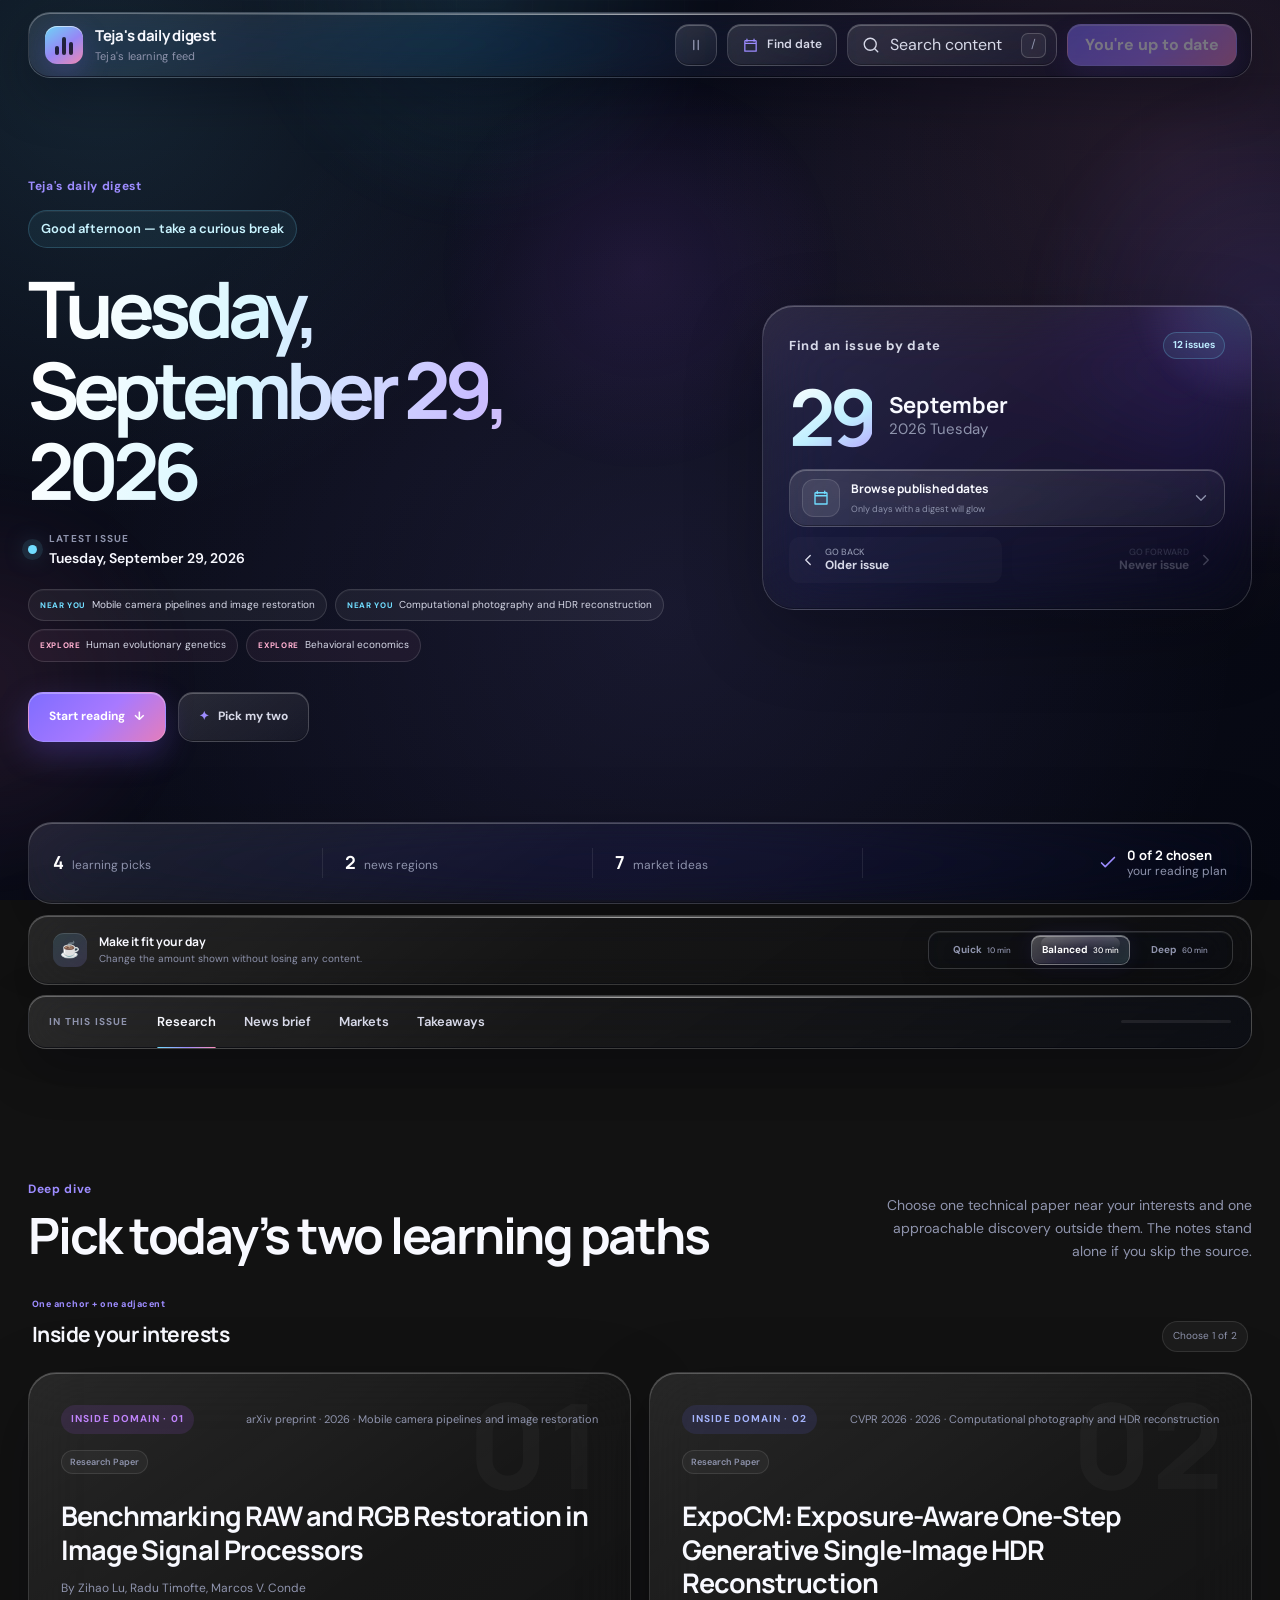
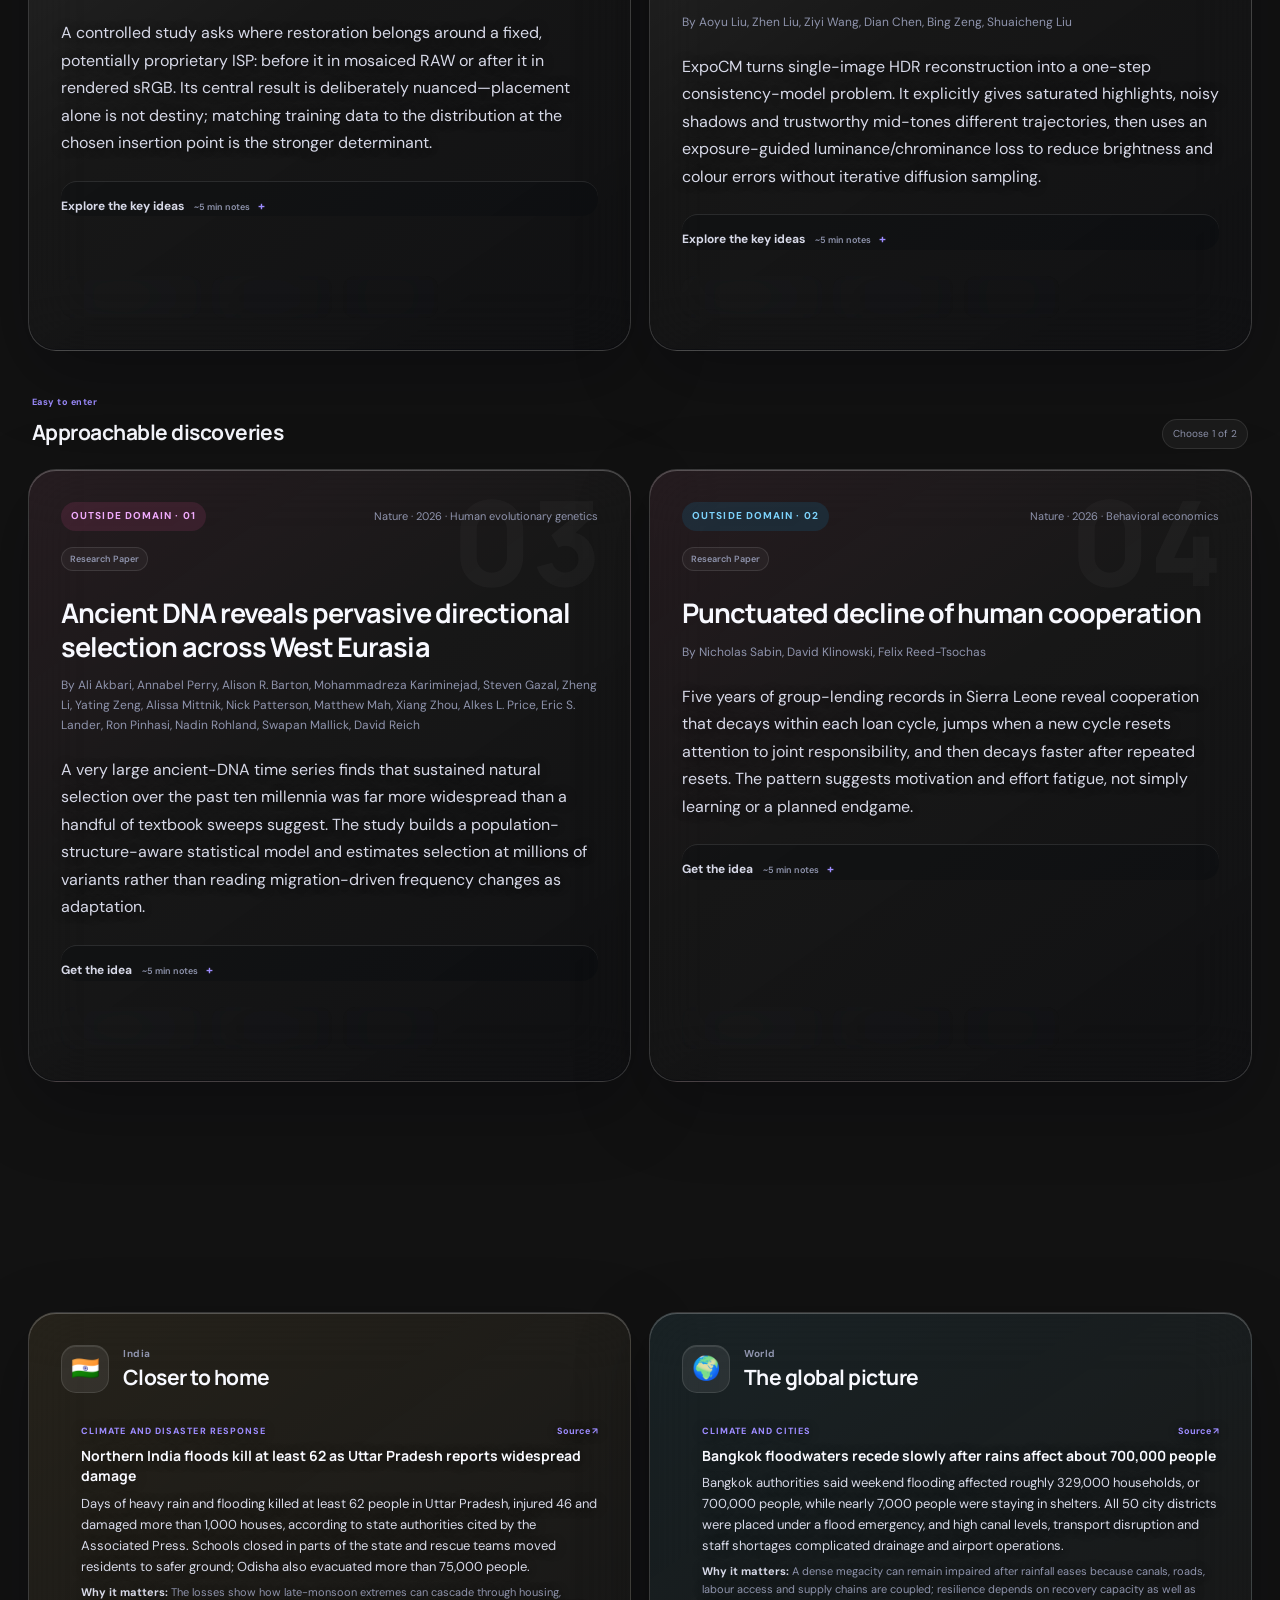
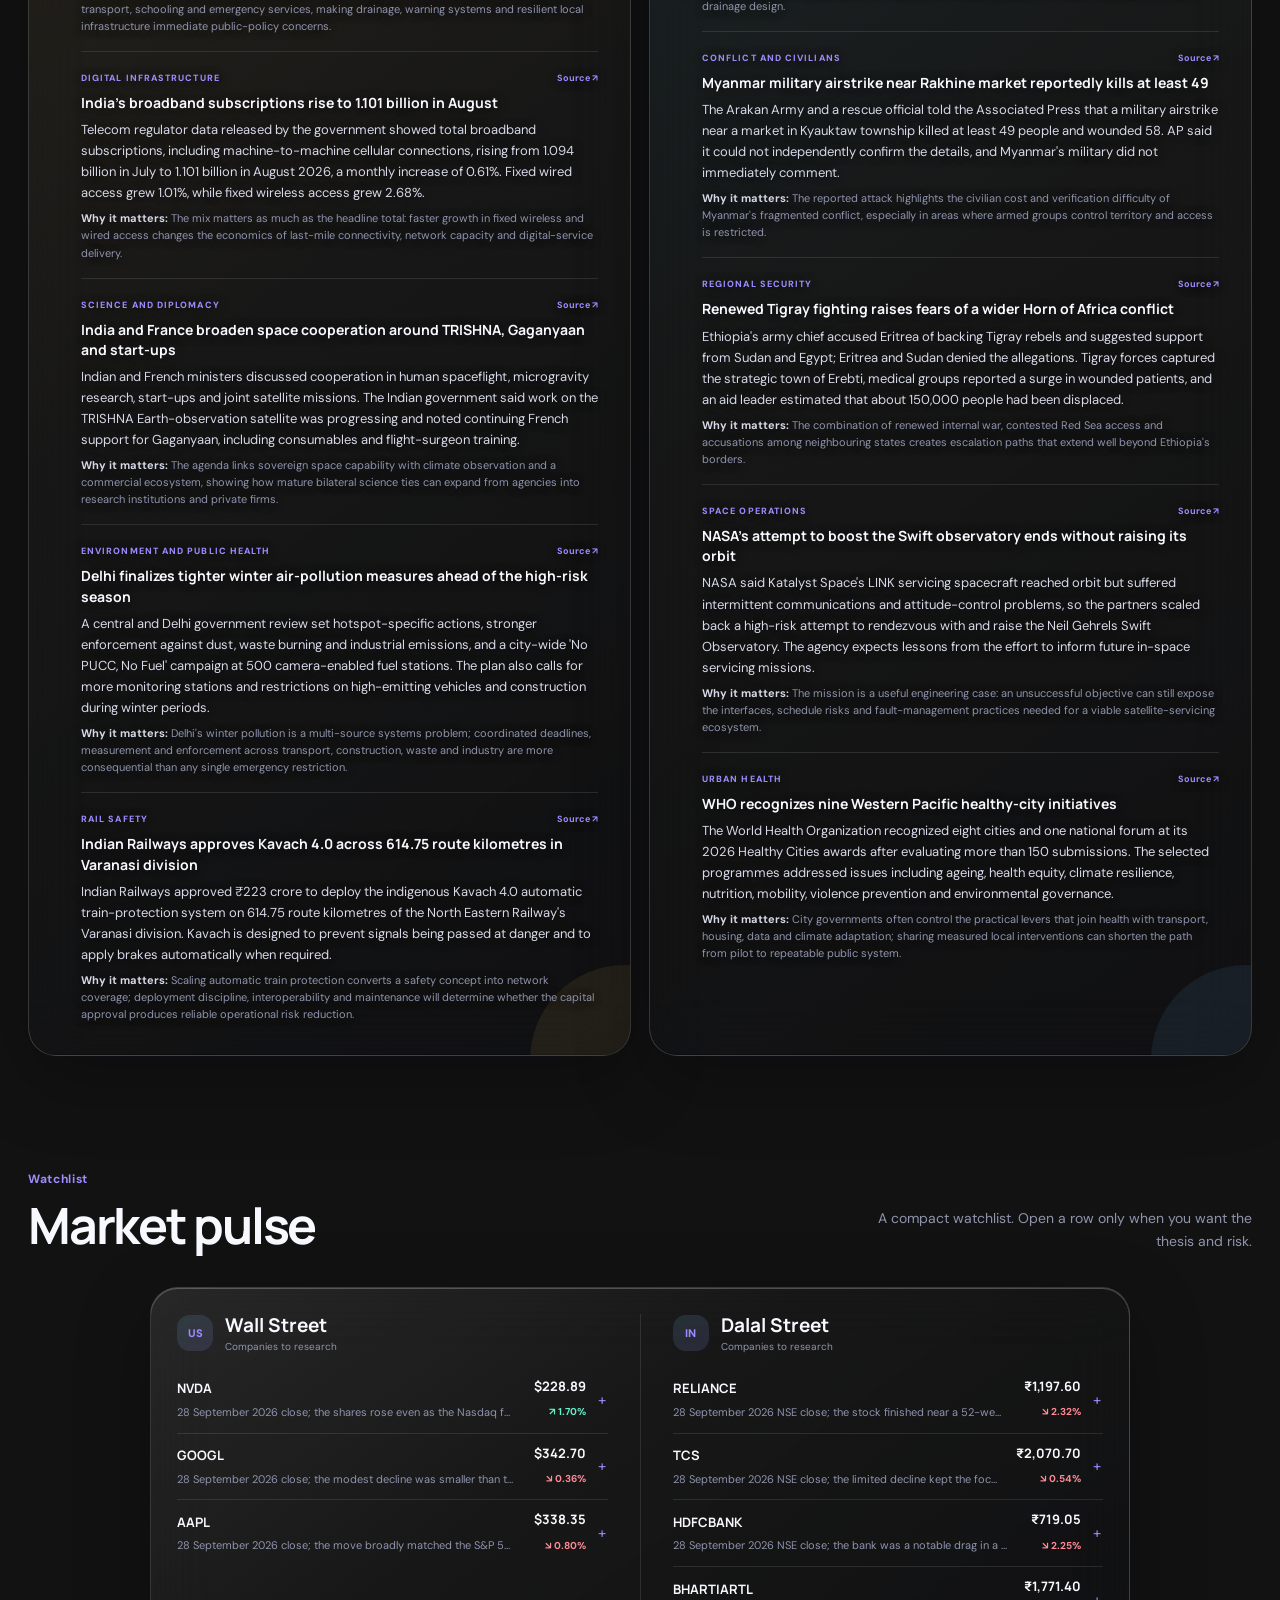
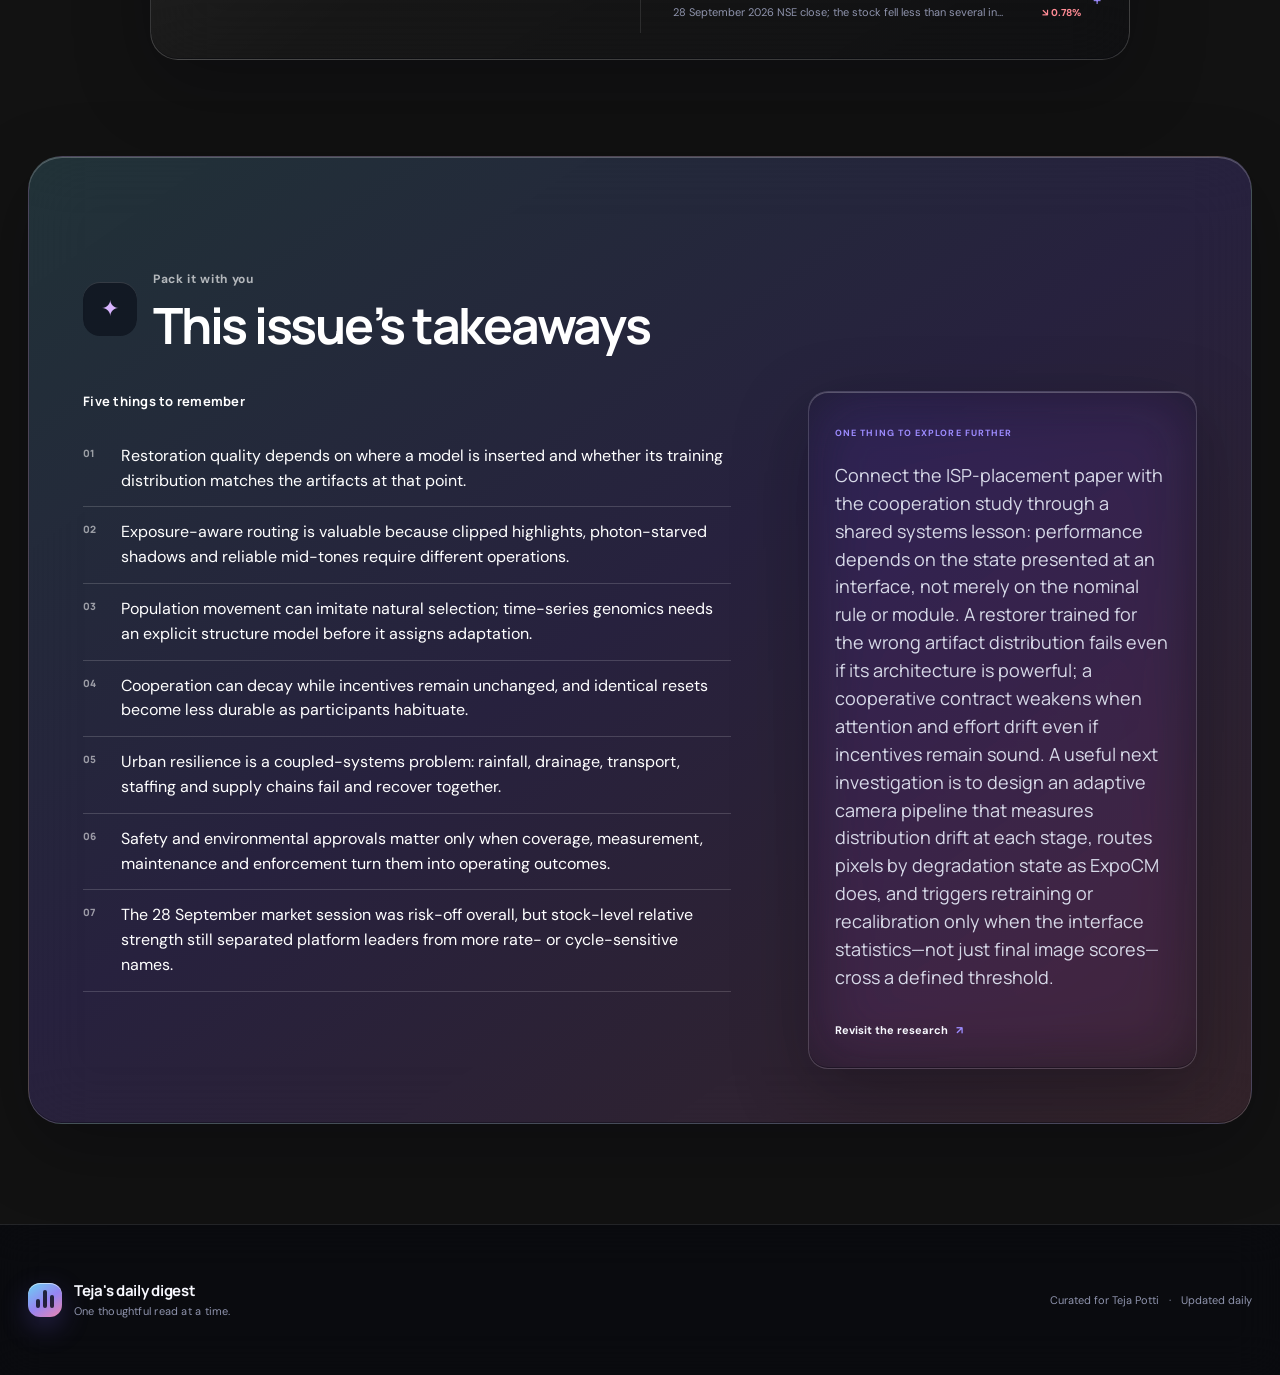
==== commit 29e1f346: "Add sliding Liquid Glass reading pace control" ====
--- a/index.html
+++ b/index.html
@@ -9,7 +9,7 @@
     <link rel="preconnect" href="https://fonts.googleapis.com">
     <link rel="preconnect" href="https://fonts.gstatic.com" crossorigin>
     <link href="https://fonts.googleapis.com/css2?family=DM+Sans:wght@400;500;600;700&amp;family=Manrope:wght@500;600;700;800&amp;display=swap" rel="stylesheet">
-    <link rel="stylesheet" href="./css/style.css?v=6">
+    <link rel="stylesheet" href="./css/style.css?v=7">
 </head>
 <body>
     <a class="skip-link" href="#main-content">Skip to the digest</a>
@@ -152,6 +152,7 @@
         <div class="pace-bar" aria-label="Reading pace">
             <div><span aria-hidden="true">☕</span><p><strong>Make it fit your day</strong><small>Change the amount shown without losing any content.</small></p></div>
             <div class="pace-options" role="group" aria-label="Choose a reading pace">
+                <span class="pace-options__slider" aria-hidden="true"></span>
                 <button type="button" data-reading-mode="quick">Quick <small>10 min</small></button>
                 <button type="button" data-reading-mode="balanced" aria-pressed="true">Balanced <small>30 min</small></button>
                 <button type="button" data-reading-mode="deep">Deep <small>60 min</small></button>
@@ -279,6 +280,6 @@
         <span aria-hidden="true">↑</span>
     </button>
     <div class="toast" id="toast" role="status" aria-live="polite"></div>
-    <script src="./js/app.js?v=6"></script>
+    <script src="./js/app.js?v=7"></script>
 </body>
 </html>
--- a/css/style.css
+++ b/css/style.css
@@ -979,15 +979,41 @@
 .pace-bar p small { margin-top: 4px; color: var(--ink-muted); font-size: 10px; }
 
 .pace-options {
+    --pace-index: 1;
+    position: relative;
     padding: 3px;
-    display: flex;
-    gap: 3px;
+    display: grid;
+    grid-template-columns: repeat(3, minmax(78px, 1fr));
     border: 1px solid var(--line);
     border-radius: 12px;
     background: rgba(0, 0, 0, 0.16);
+    isolation: isolate;
+    touch-action: pan-y;
+}
+
+body[data-reading-mode="quick"] .pace-options { --pace-index: 0; }
+body[data-reading-mode="balanced"] .pace-options { --pace-index: 1; }
+body[data-reading-mode="deep"] .pace-options { --pace-index: 2; }
+
+.pace-options__slider {
+    position: absolute;
+    z-index: 0;
+    top: 3px;
+    bottom: 3px;
+    left: 3px;
+    width: calc((100% - 6px) / 3);
+    border: 1px solid rgba(255, 255, 255, 0.22);
+    border-radius: 9px;
+    background: linear-gradient(135deg, #7e6cff, #b179f1);
+    box-shadow: 0 7px 20px rgba(116, 93, 236, 0.28), inset 0 1px 0 rgba(255, 255, 255, 0.28);
+    transform: translateX(calc(var(--pace-index) * 100%));
+    transition: transform 420ms cubic-bezier(0.22, 1, 0.36, 1), box-shadow 220ms ease;
+    pointer-events: none;
 }
 
 .pace-options button {
+    position: relative;
+    z-index: 1;
     padding: 7px 11px;
     border: 0;
     border-radius: 9px;
@@ -999,7 +1025,7 @@
 }
 
 .pace-options button small { margin-left: 3px; color: inherit; font-size: 8px; font-weight: 500; }
-.pace-options button[aria-pressed="true"] { background: var(--lime); color: #fff; box-shadow: 0 5px 18px rgba(124, 58, 237, 0.22); }
+.pace-options button[aria-pressed="true"] { background: transparent; color: #fff; box-shadow: none; text-shadow: 0 1px 10px rgba(3, 5, 14, 0.42); }
 .pace-options button:hover:not([aria-pressed="true"]), .pace-options button:focus-visible:not([aria-pressed="true"]) { background: rgba(255, 255, 255, 0.06); color: var(--ink); }
 
 .section-nav {
@@ -2487,7 +2513,45 @@
 
 .pace-bar > div:first-child > span { background: linear-gradient(145deg, rgba(113, 221, 255, 0.14), rgba(157, 140, 255, 0.17)); box-shadow: inset 0 1px 0 rgba(255, 255, 255, 0.12); }
 .pace-options { border-color: var(--glass-line); background: rgba(4, 7, 17, 0.26); }
-.pace-options button[aria-pressed="true"] { background: linear-gradient(135deg, #7e6cff, #b179f1); box-shadow: 0 7px 20px rgba(116, 93, 236, 0.28), inset 0 1px 0 rgba(255, 255, 255, 0.28); }
+.pace-options button[aria-pressed="true"] { background: transparent; box-shadow: none; }
+
+.liquid-glass .pace-options {
+    border-color: rgba(255, 255, 255, 0.17);
+    background: rgba(6, 9, 20, 0.13);
+    box-shadow: inset 0 1px 0 rgba(255, 255, 255, 0.08), 0 10px 34px rgba(1, 3, 12, 0.14);
+    -webkit-backdrop-filter: blur(18px) saturate(170%);
+    backdrop-filter: blur(18px) saturate(170%);
+}
+
+.liquid-glass .pace-options__slider {
+    overflow: hidden;
+    border-color: rgba(255, 255, 255, 0.3);
+    background:
+        linear-gradient(145deg, rgba(255, 255, 255, 0.22), rgba(157, 140, 255, 0.13) 48%, rgba(113, 221, 255, 0.11)),
+        rgba(255, 255, 255, 0.055);
+    box-shadow:
+        0 9px 26px rgba(1, 3, 12, 0.24),
+        0 0 24px rgba(126, 108, 255, 0.12),
+        inset 0 1px 0 rgba(255, 255, 255, 0.42),
+        inset 0 -1px 0 rgba(4, 7, 18, 0.34);
+    -webkit-backdrop-filter: blur(24px) saturate(205%);
+    backdrop-filter: blur(24px) saturate(205%);
+}
+
+.liquid-glass .pace-options__slider::before {
+    content: "";
+    position: absolute;
+    inset: 1px 9% auto;
+    height: 45%;
+    border-radius: 999px;
+    background: linear-gradient(180deg, rgba(255, 255, 255, 0.25), transparent);
+    opacity: 0.72;
+}
+
+.pace-options.is-dragging .pace-options__slider {
+    transition-duration: 120ms;
+    box-shadow: 0 11px 32px rgba(79, 68, 190, 0.3), inset 0 1px 0 rgba(255, 255, 255, 0.48);
+}
 
 .section-nav {
     top: 78px;
@@ -2823,6 +2887,7 @@
 /* Full transparency is enabled only after runtime feature detection succeeds. */
 .liquid-glass .date-card,
 .liquid-glass .reading-strip,
+.liquid-glass .pace-bar,
 .liquid-glass .paper-card,
 .liquid-glass .news-card,
 .liquid-glass .markets-card,
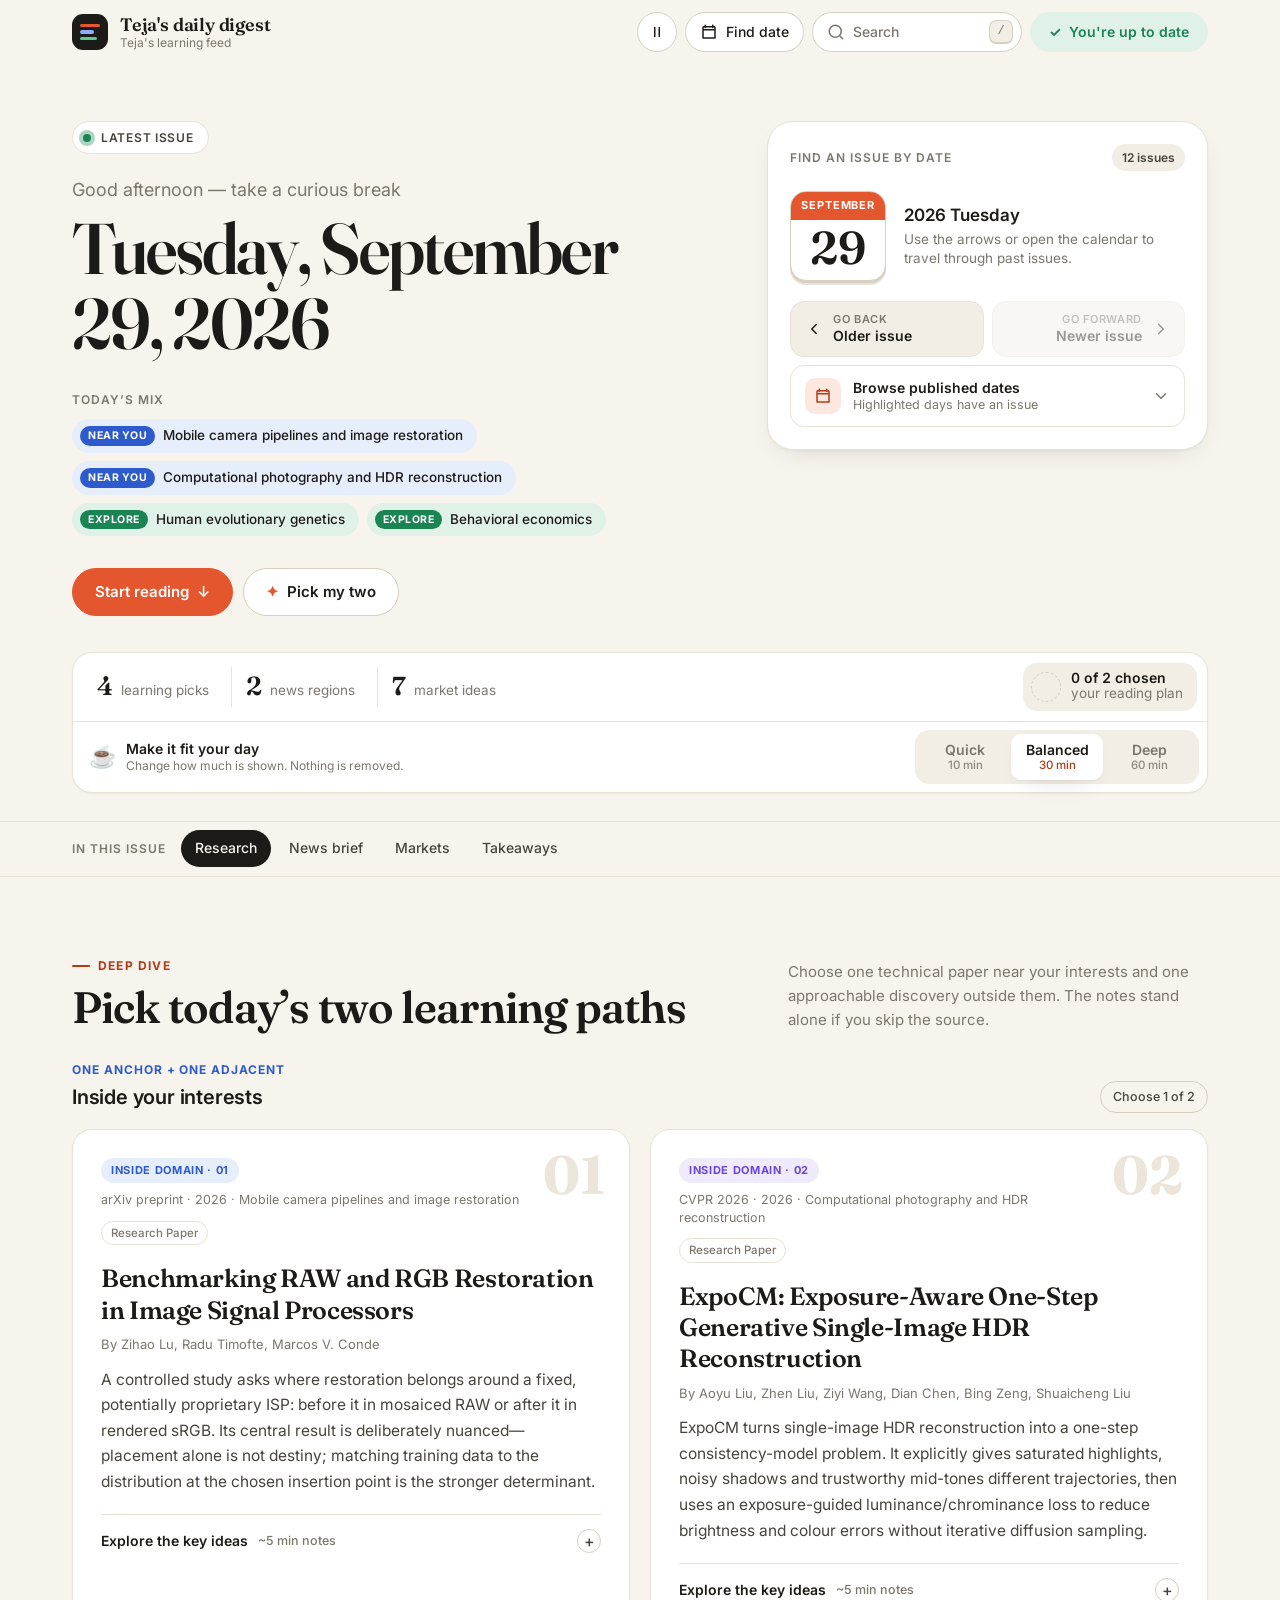
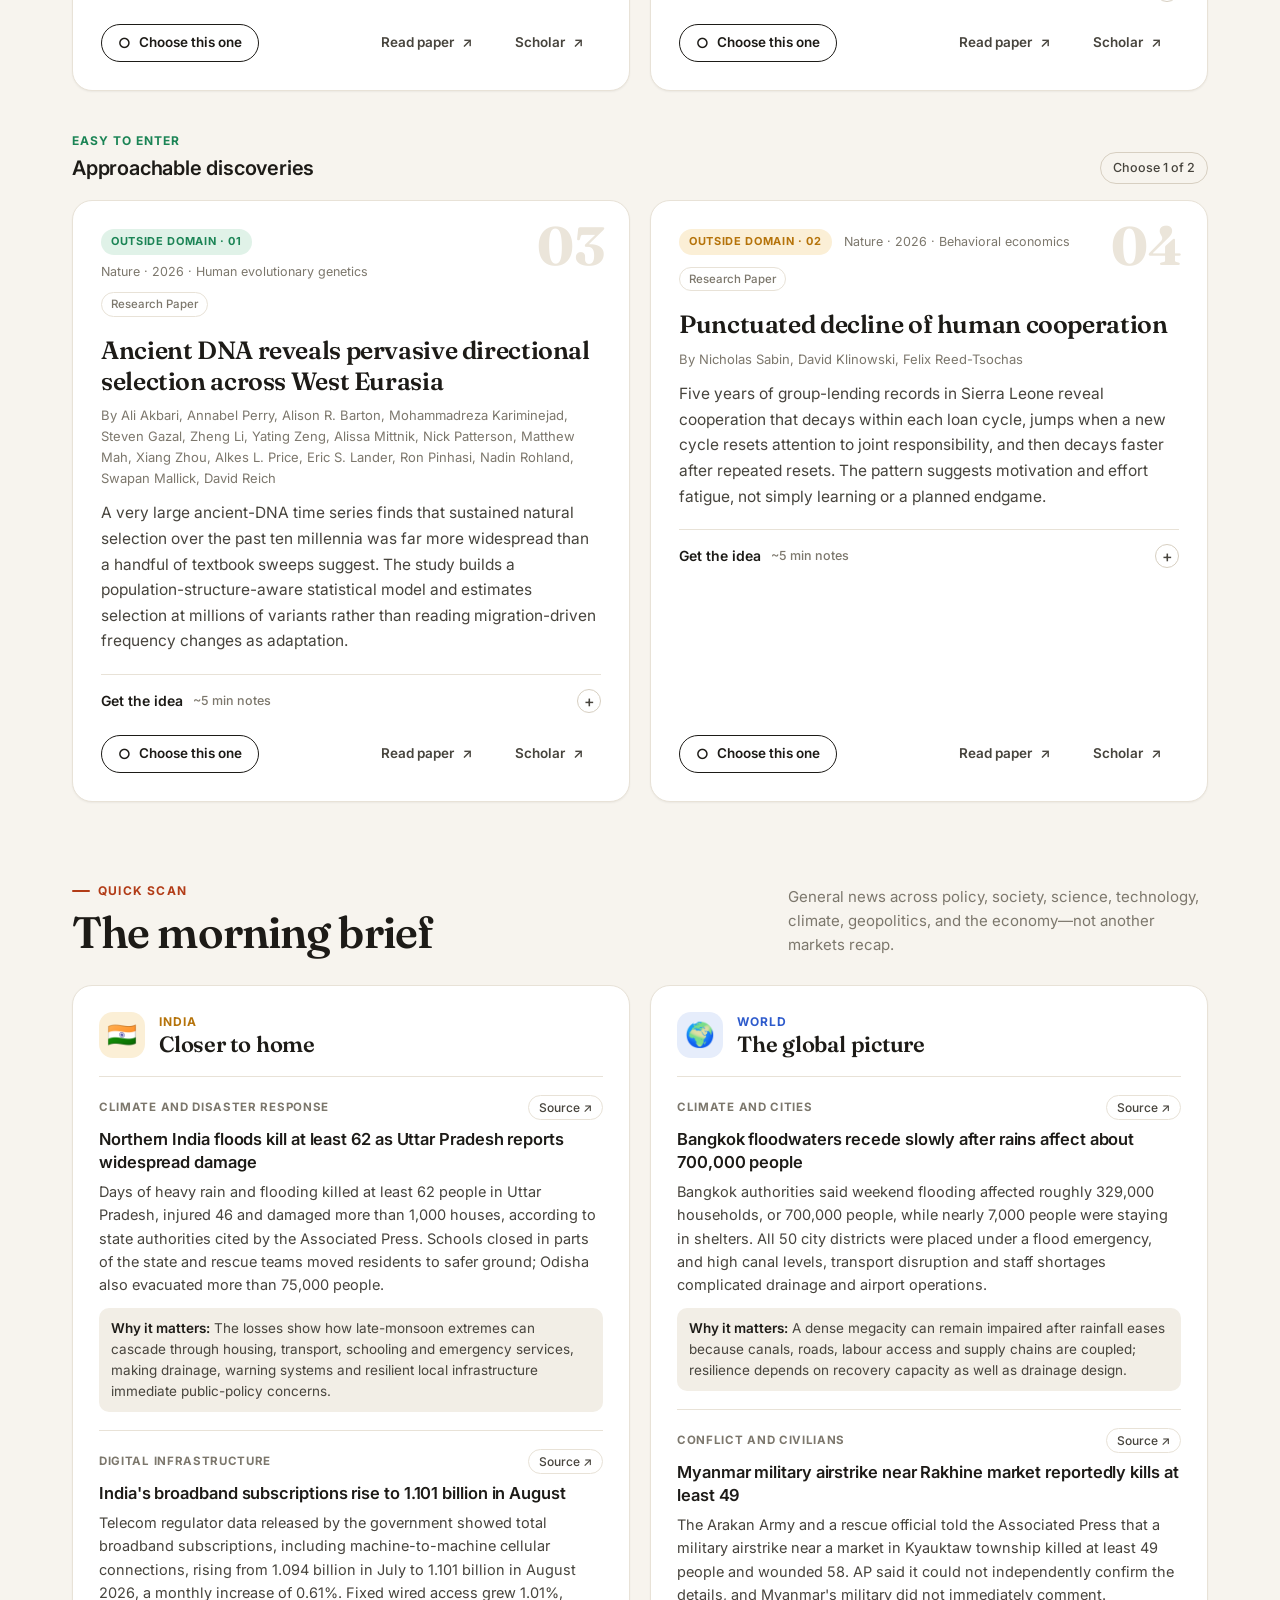
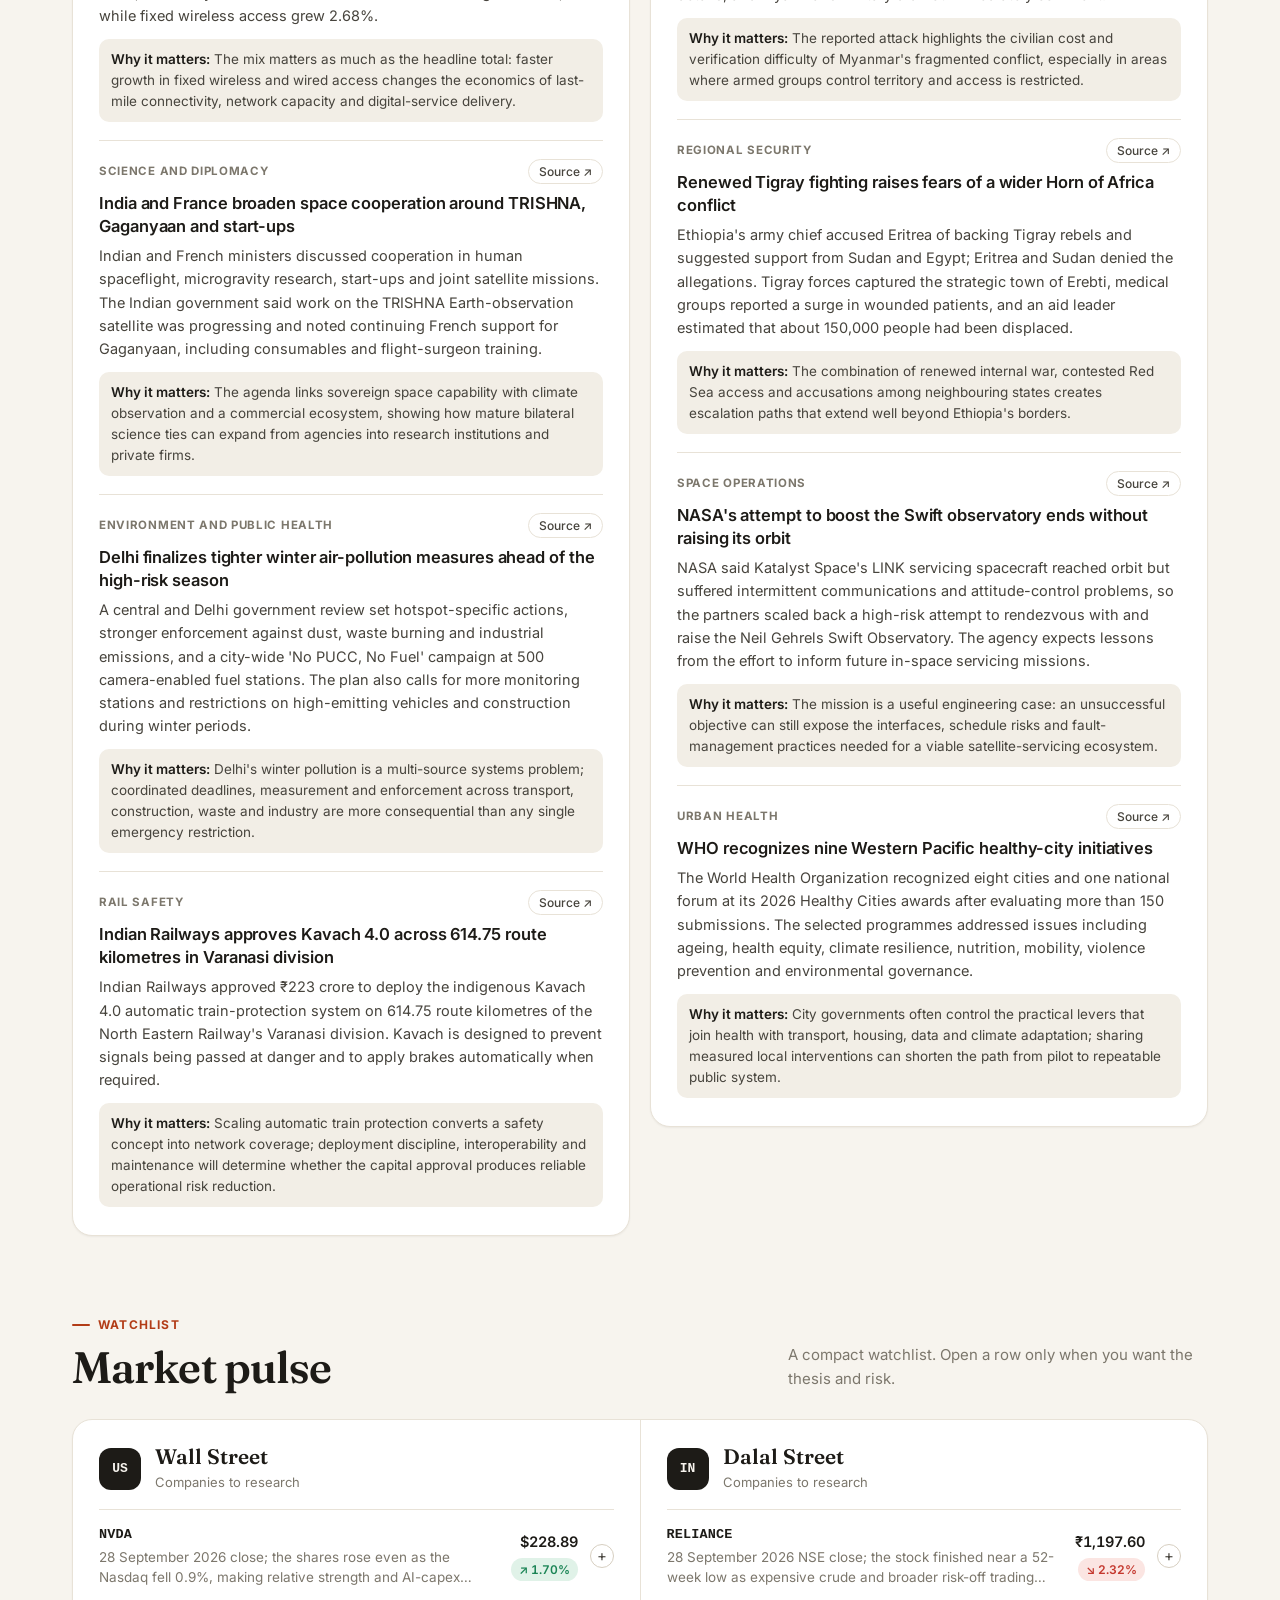
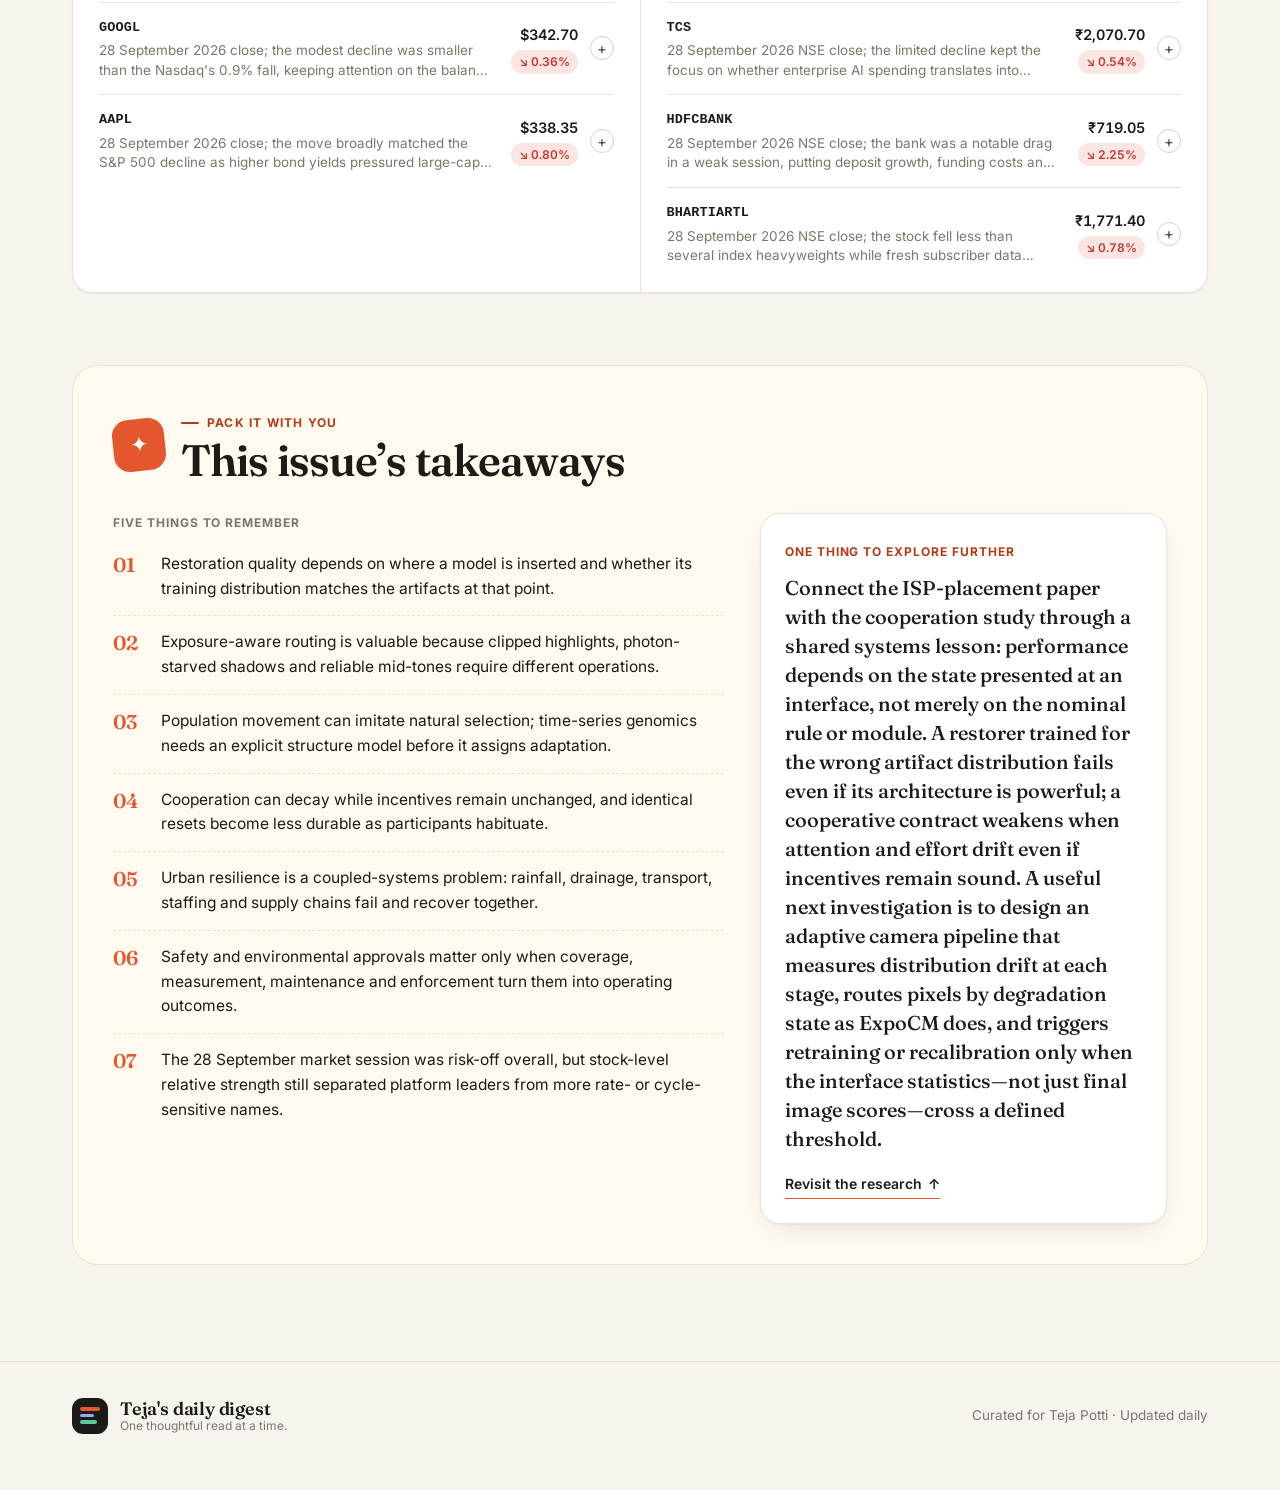
==== commit bdddd803: "Redesign UI/UX: simpler, mature editorial style without liquid glass effects" ====
--- a/index.html
+++ b/index.html
@@ -3,24 +3,18 @@
 <head>
     <meta charset="utf-8">
     <meta name="viewport" content="width=device-width, initial-scale=1">
-    <meta name="theme-color" content="#080b16">
+    <meta name="theme-color" content="#f7f4ee" media="(prefers-color-scheme: light)">
+    <meta name="theme-color" content="#141311" media="(prefers-color-scheme: dark)">
+    <meta name="color-scheme" content="light dark">
     <meta name="description" content="A focused daily digest of research, news, and market ideas for curious engineers.">
     <title>Teja's daily digest</title>
     <link rel="preconnect" href="https://fonts.googleapis.com">
     <link rel="preconnect" href="https://fonts.gstatic.com" crossorigin>
-    <link href="https://fonts.googleapis.com/css2?family=DM+Sans:wght@400;500;600;700&amp;family=Manrope:wght@500;600;700;800&amp;display=swap" rel="stylesheet">
-    <link rel="stylesheet" href="./css/style.css?v=7">
+    <link href="https://fonts.googleapis.com/css2?family=Fraunces:opsz,wght@9..144,500;9..144,600;9..144,700&amp;family=Inter:wght@400;500;600;700&amp;display=swap" rel="stylesheet">
+    <link rel="stylesheet" href="./css/style.css?v=8">
 </head>
 <body>
     <a class="skip-link" href="#main-content">Skip to the digest</a>
-
-    <div class="page-art" aria-hidden="true">
-        <span class="page-art__orb page-art__orb--lime"></span>
-        <span class="page-art__orb page-art__orb--blue"></span>
-        <span class="page-art__orb page-art__orb--coral"></span>
-        <span class="page-art__grid"></span>
-        <span class="page-art__cursor" id="cursor-glow"></span>
-    </div>
 
     <header class="site-header">
         <div class="shell topbar">
@@ -35,17 +29,17 @@
             </a>
 
             <div class="topbar__actions">
-                <button class="motion-toggle" id="motion-toggle" type="button" aria-label="Pause motion effects" aria-pressed="false" title="Pause motion effects">
+                <button class="icon-button motion-toggle" id="motion-toggle" type="button" aria-label="Pause motion effects" aria-pressed="false" title="Pause motion effects">
                     <svg class="motion-toggle__pause" aria-hidden="true" viewBox="0 0 24 24"><path d="M9 6v12M15 6v12"/></svg>
                     <svg class="motion-toggle__play" aria-hidden="true" viewBox="0 0 24 24"><path d="m9 6 9 6-9 6Z"/></svg>
                 </button>
-                <button class="date-search-trigger" id="date-search-trigger" type="button" aria-label="Find an issue by date" aria-controls="archive-calendar" aria-expanded="false">
+                <button class="ghost-button date-search-trigger" id="date-search-trigger" type="button" aria-label="Find an issue by date" aria-controls="archive-calendar" aria-expanded="false">
                     <svg aria-hidden="true" viewBox="0 0 24 24"><path d="M7 3v3m10-3v3M4 9h16M5 5h14a1 1 0 0 1 1 1v14H4V6a1 1 0 0 1 1-1Z"/></svg>
                     <span>Find date</span>
                 </button>
                 <button class="search-trigger" id="search-trigger" type="button" aria-label="Search digest content" aria-expanded="false" aria-controls="search-drawer">
                     <svg aria-hidden="true" viewBox="0 0 24 24"><path d="m21 21-4.35-4.35m2.35-5.65a8 8 0 1 1-16 0 8 8 0 0 1 16 0Z"/></svg>
-                    <span>Search content</span>
+                    <span>Search</span>
                     <kbd>/</kbd>
                 </button>
                 <button class="latest-button" id="latest-button" type="button">Jump to latest</button>
@@ -58,7 +52,7 @@
                     <svg aria-hidden="true" viewBox="0 0 24 24"><path d="m21 21-4.35-4.35m2.35-5.65a8 8 0 1 1-16 0 8 8 0 0 1 16 0Z"/></svg>
                     <label class="sr-only" for="global-search">Search content across every digest</label>
                     <input id="global-search" type="search" autocomplete="off" placeholder="Search a paper, topic, headline, or ticker…">
-                    <button class="search-close" id="search-close" type="button" aria-label="Close search">Close</button>
+                    <button class="search-close" id="search-close" type="button" aria-label="Close search">Esc</button>
                 </form>
                 <p class="search-hint" id="search-hint">Search the content of every published issue. Use Find date for the archive calendar.</p>
                 <div class="search-results" id="search-results" aria-live="polite"></div>
@@ -67,22 +61,21 @@
     </header>
 
     <div class="shell">
-        <section class="hero hero--compact" aria-labelledby="page-title">
+        <section class="hero" aria-labelledby="page-title">
             <div class="hero__copy">
-                <span class="section-kicker">Teja's daily digest</span>
+                <div class="issue-meta">
+                    <span class="issue-meta__pulse" aria-hidden="true"></span>
+                    <small id="issue-label">Current issue</small>
+                    <strong class="sr-only" id="date-subtitle" aria-live="polite">Loading the latest digest…</strong>
+                </div>
                 <p class="hero__greeting" id="daily-greeting">A fresh mix for today</p>
                 <h1 id="page-title"><span class="hero-line" id="date-heading">Loading today’s issue…</span></h1>
 
-                <div class="issue-meta">
-                    <span class="issue-meta__pulse" aria-hidden="true"></span>
-                    <div>
-                        <small id="issue-label">Current issue</small>
-                        <strong id="date-subtitle" aria-live="polite">Loading the latest digest…</strong>
-                    </div>
-                </div>
-
-                <div class="daily-mix" id="daily-mix" aria-label="Today’s learning mix">
-                    <span>Building today’s mix…</span>
+                <div class="daily-mix-wrap">
+                    <span class="daily-mix-wrap__label">Today’s mix</span>
+                    <div class="daily-mix" id="daily-mix" aria-label="Today’s learning mix">
+                        <span>Building today’s mix…</span>
+                    </div>
                 </div>
 
                 <div class="hero-actions">
@@ -91,20 +84,39 @@
                 </div>
             </div>
 
-            <aside class="date-card interactive-surface" data-tilt aria-label="Digest date navigation">
+            <aside class="date-card" aria-label="Digest date navigation">
                 <div class="date-card__top">
                     <span class="date-card__label">Find an issue by date</span>
                     <span class="issue-count" id="issue-count">— issues</span>
                 </div>
+
                 <div class="date-display" aria-hidden="true">
-                    <span class="date-display__day" id="display-day">—</span>
-                    <span class="date-display__rest"><strong id="display-month">Loading</strong><small id="display-year">—</small></span>
-                </div>
+                    <span class="date-display__page">
+                        <strong id="display-month">Loading</strong>
+                        <span class="date-display__day" id="display-day">—</span>
+                    </span>
+                    <span class="date-display__rest">
+                        <small id="display-year">—</small>
+                        <span class="date-display__hint">Use the arrows or open the calendar to travel through past issues.</span>
+                    </span>
+                </div>
+
+                <div class="date-nav">
+                    <button id="older-button" type="button">
+                        <svg aria-hidden="true" viewBox="0 0 24 24"><path d="m15 18-6-6 6-6"/></svg>
+                        <span><small>Go back</small>Older issue</span>
+                    </button>
+                    <button id="newer-button" type="button">
+                        <span><small>Go forward</small>Newer issue</span>
+                        <svg aria-hidden="true" viewBox="0 0 24 24"><path d="m9 18 6-6-6-6"/></svg>
+                    </button>
+                </div>
+
                 <button class="calendar-toggle" id="calendar-toggle" type="button" aria-expanded="false" aria-controls="archive-calendar">
                     <span class="calendar-toggle__icon" aria-hidden="true">
                         <svg viewBox="0 0 24 24"><path d="M7 3v3m10-3v3M4 9h16M5 5h14a1 1 0 0 1 1 1v14H4V6a1 1 0 0 1 1-1Z"/></svg>
                     </span>
-                    <span><strong>Browse published dates</strong><small>Only days with a digest will glow</small></span>
+                    <span><strong>Browse published dates</strong><small>Highlighted days have an issue</small></span>
                     <svg class="calendar-toggle__chevron" aria-hidden="true" viewBox="0 0 24 24"><path d="m6 9 6 6 6-6"/></svg>
                 </button>
                 <div class="archive-calendar" id="archive-calendar" hidden>
@@ -123,39 +135,31 @@
                     <div class="archive-calendar__grid" id="calendar-grid" role="grid" aria-labelledby="calendar-month-label"></div>
                     <div class="archive-calendar__legend" id="date-help">
                         <span><i aria-hidden="true"></i> Published issue</span>
-                        <small>Only glowing dates open a digest.</small>
-                    </div>
-                </div>
-                <div class="date-nav">
-                    <button id="older-button" type="button">
-                        <svg aria-hidden="true" viewBox="0 0 24 24"><path d="m15 18-6-6 6-6"/></svg>
-                        <span><small>Go back</small>Older issue</span>
-                    </button>
-                    <button id="newer-button" type="button">
-                        <span><small>Go forward</small>Newer issue</span>
-                        <svg aria-hidden="true" viewBox="0 0 24 24"><path d="m9 18 6-6-6-6"/></svg>
-                    </button>
+                        <small>Only highlighted dates open a digest.</small>
+                    </div>
                 </div>
             </aside>
         </section>
 
-        <div class="reading-strip" aria-label="Digest overview">
-            <div><strong id="research-count">4</strong><span>learning picks</span></div>
-            <div><strong id="news-count">2</strong><span id="news-count-label">news regions</span></div>
-            <div><strong id="market-count">10</strong><span id="market-count-label">market ideas</span></div>
-            <div class="reading-strip__time reading-plan" id="reading-plan">
-                <svg aria-hidden="true" viewBox="0 0 24 24"><path d="m5 12 4 4L19 6"/></svg>
-                <span><strong id="selection-count">0 of 2 chosen</strong> your reading plan</span>
-            </div>
-        </div>
-
-        <div class="pace-bar" aria-label="Reading pace">
-            <div><span aria-hidden="true">☕</span><p><strong>Make it fit your day</strong><small>Change the amount shown without losing any content.</small></p></div>
-            <div class="pace-options" role="group" aria-label="Choose a reading pace">
-                <span class="pace-options__slider" aria-hidden="true"></span>
-                <button type="button" data-reading-mode="quick">Quick <small>10 min</small></button>
-                <button type="button" data-reading-mode="balanced" aria-pressed="true">Balanced <small>30 min</small></button>
-                <button type="button" data-reading-mode="deep">Deep <small>60 min</small></button>
+        <div class="issue-bar">
+            <div class="reading-strip" aria-label="Digest overview">
+                <div><strong id="research-count">4</strong><span>learning picks</span></div>
+                <div><strong id="news-count">2</strong><span id="news-count-label">news regions</span></div>
+                <div><strong id="market-count">10</strong><span id="market-count-label">market ideas</span></div>
+                <div class="reading-strip__time reading-plan" id="reading-plan">
+                    <svg aria-hidden="true" viewBox="0 0 24 24"><path d="m5 12 4 4L19 6"/></svg>
+                    <span><strong id="selection-count">0 of 2 chosen</strong> your reading plan</span>
+                </div>
+            </div>
+
+            <div class="pace-bar" aria-label="Reading pace">
+                <div class="pace-bar__copy"><span aria-hidden="true">☕</span><p><strong>Make it fit your day</strong><small>Change how much is shown. Nothing is removed.</small></p></div>
+                <div class="pace-options" role="group" aria-label="Choose a reading pace">
+                    <span class="pace-options__slider" aria-hidden="true"></span>
+                    <button type="button" data-reading-mode="quick">Quick <small>10 min</small></button>
+                    <button type="button" data-reading-mode="balanced" aria-pressed="true">Balanced <small>30 min</small></button>
+                    <button type="button" data-reading-mode="deep">Deep <small>60 min</small></button>
+                </div>
             </div>
         </div>
     </div>
@@ -167,19 +171,19 @@
             <a href="#brief" data-section="brief" id="brief-nav-link">News brief</a>
             <a href="#markets" data-section="markets" id="markets-nav-link">Markets</a>
             <a href="#takeaways" data-section="takeaways" id="takeaways-nav-link">Takeaways</a>
-            <span class="section-nav__progress"><i id="reading-progress"></i></span>
-        </div>
+        </div>
+        <span class="section-nav__progress" aria-hidden="true"><i id="reading-progress"></i></span>
     </nav>
 
     <main class="shell main-content" id="main-content">
         <div class="error-banner" id="error-banner" role="alert" hidden>
-            <strong>That issue couldn't be loaded.</strong>
-            <span id="error-message">Please try another date.</span>
+            <span class="error-banner__icon" aria-hidden="true">!</span>
+            <p><strong>That issue couldn't be loaded.</strong> <span id="error-message">Please try another date.</span></p>
             <button id="error-retry" type="button">Try again</button>
         </div>
 
         <div class="advance-notice" id="advance-notice" role="note" hidden>
-            <span aria-hidden="true">✦</span>
+            <span aria-hidden="true">✈</span>
             <div><strong>Prepared ahead for your time away</strong><p id="advance-note"></p></div>
         </div>
 
@@ -192,10 +196,12 @@
                 <p>Choose one technical paper near your interests and one approachable discovery outside them. The notes stand alone if you skip the source.</p>
             </div>
             <div class="papers-collection" id="papers-container" aria-live="polite">
-                <article class="paper-card loading-card"><span class="skeleton skeleton--pill"></span><span class="skeleton skeleton--title"></span><span class="skeleton"></span><span class="skeleton skeleton--short"></span></article>
-                <article class="paper-card loading-card"><span class="skeleton skeleton--pill"></span><span class="skeleton skeleton--title"></span><span class="skeleton"></span><span class="skeleton skeleton--short"></span></article>
-                <article class="paper-card loading-card"><span class="skeleton skeleton--pill"></span><span class="skeleton skeleton--title"></span><span class="skeleton"></span><span class="skeleton skeleton--short"></span></article>
-                <article class="paper-card loading-card"><span class="skeleton skeleton--pill"></span><span class="skeleton skeleton--title"></span><span class="skeleton"></span><span class="skeleton skeleton--short"></span></article>
+                <div class="papers-grid">
+                    <article class="paper-card loading-card"><span class="skeleton skeleton--pill"></span><span class="skeleton skeleton--title"></span><span class="skeleton"></span><span class="skeleton skeleton--short"></span></article>
+                    <article class="paper-card loading-card"><span class="skeleton skeleton--pill"></span><span class="skeleton skeleton--title"></span><span class="skeleton"></span><span class="skeleton skeleton--short"></span></article>
+                    <article class="paper-card loading-card"><span class="skeleton skeleton--pill"></span><span class="skeleton skeleton--title"></span><span class="skeleton"></span><span class="skeleton skeleton--short"></span></article>
+                    <article class="paper-card loading-card"><span class="skeleton skeleton--pill"></span><span class="skeleton skeleton--title"></span><span class="skeleton"></span><span class="skeleton skeleton--short"></span></article>
+                </div>
             </div>
         </section>
 
@@ -208,11 +214,11 @@
                 <p id="brief-description">General news across policy, society, science, technology, climate, geopolitics, and the economy—not another markets recap.</p>
             </div>
             <div class="news-grid">
-                <article class="news-card news-card--india interactive-surface" data-tilt>
+                <article class="news-card news-card--india">
                     <header><span class="flag" aria-hidden="true">🇮🇳</span><div><small>India</small><h3>Closer to home</h3></div></header>
                     <div class="news-copy" id="india-news-content"><span class="skeleton"></span><span class="skeleton skeleton--short"></span></div>
                 </article>
-                <article class="news-card news-card--world interactive-surface" data-tilt>
+                <article class="news-card news-card--world">
                     <header><span class="flag" aria-hidden="true">🌍</span><div><small>World</small><h3>The global picture</h3></div></header>
                     <div class="news-copy" id="world-news-content"><span class="skeleton"></span><span class="skeleton skeleton--short"></span></div>
                 </article>
@@ -260,7 +266,7 @@
                 <aside class="explore-card">
                     <small>One thing to explore further</small>
                     <p id="takeaways-explore"><span class="skeleton"></span></p>
-                    <a href="#research">Revisit the research <span aria-hidden="true">↗</span></a>
+                    <a href="#research">Revisit the research <span aria-hidden="true">↑</span></a>
                 </aside>
             </div>
         </section>
--- a/css/style.css
+++ b/css/style.css
@@ -1,38 +1,110 @@
+/* =========================================================================
+   Teja's daily digest — "Morning paper" design system
+   Calm editorial layout, solid surfaces, a few playful accents.
+   Light by default, dark automatically via prefers-color-scheme.
+   ========================================================================= */
+
 :root {
-    color-scheme: dark;
-    --ink: #faf7ff;
-    --ink-soft: #cfc5e5;
-    --ink-muted: #9185aa;
-    --canvas: #0c0716;
-    --canvas-deep: #07040d;
-    --panel: #150e24;
-    --panel-bright: #1d1332;
-    --line: rgba(226, 214, 255, 0.11);
-    --line-strong: rgba(226, 214, 255, 0.21);
-    --lime: #a855f7;
-    --lime-deep: #7c3aed;
-    --mint: #62e6b2;
-    --sky: #c084fc;
-    --coral: #f0abfc;
-    --gold: #d8b4fe;
-    --red: #ff817b;
-    --heading: "Manrope", "DM Sans", sans-serif;
-    --body: "DM Sans", sans-serif;
-    --radius-xl: 32px;
-    --radius-lg: 24px;
-    --radius-md: 16px;
-    --shadow: 0 24px 80px rgba(0, 0, 0, 0.28);
-    --cursor-x: 50vw;
-    --cursor-y: 30vh;
-}
-
-*, *::before, *::after {
-    box-sizing: border-box;
-}
+    color-scheme: light;
+
+    --bg: #f7f4ee;
+    --surface: #ffffff;
+    --surface-2: #f2eee6;
+    --surface-3: #ebe5da;
+    --ink: #1d1b17;
+    --ink-2: #47443d;
+    --muted: #7c776c;
+    --line: #e8e2d7;
+    --line-strong: #d7cfc1;
+
+    --accent: #e4572e;
+    --accent-hover: #cf4720;
+    --accent-ink: #b23c17;
+    --accent-soft: #fde8df;
+    --accent-wash: rgba(228, 87, 46, 0.04);
+    --on-accent: #ffffff;
+
+    --blue: #2e5bcc;
+    --blue-soft: #e6edfb;
+    --violet: #6a45d8;
+    --violet-soft: #efeafc;
+    --green: #1b8455;
+    --green-soft: #e0f2e8;
+    --amber: #b5730a;
+    --amber-soft: #fbefd6;
+    --red: #c4382e;
+    --red-soft: #fbe5e2;
+
+    --note: #fffaf0;
+    --note-line: #efe3c8;
+
+    --serif: "Fraunces", "Iowan Old Style", "Palatino Linotype", Georgia, serif;
+    --sans: "Inter", -apple-system, BlinkMacSystemFont, "Segoe UI", Roboto, "Helvetica Neue", Arial, sans-serif;
+    --mono: ui-monospace, "SF Mono", Menlo, Consolas, monospace;
+
+    --radius-sm: 10px;
+    --radius-md: 14px;
+    --radius-lg: 20px;
+    --radius-xl: 26px;
+
+    --shadow-sm: 0 1px 2px rgba(29, 27, 23, 0.05);
+    --shadow-md: 0 1px 2px rgba(29, 27, 23, 0.04), 0 10px 28px -14px rgba(29, 27, 23, 0.18);
+    --shadow-lg: 0 2px 6px rgba(29, 27, 23, 0.05), 0 24px 48px -20px rgba(29, 27, 23, 0.28);
+
+    --header-h: 64px;
+    --ease: cubic-bezier(0.2, 0.7, 0.2, 1);
+    --spring: cubic-bezier(0.34, 1.56, 0.64, 1);
+}
+
+@media (prefers-color-scheme: dark) {
+    :root {
+        color-scheme: dark;
+
+        --bg: #131210;
+        --surface: #1c1a17;
+        --surface-2: #24221e;
+        --surface-3: #2d2a25;
+        --ink: #f3efe8;
+        --ink-2: #cdc7bb;
+        --muted: #979083;
+        --line: #2d2a25;
+        --line-strong: #3d3933;
+
+        --accent: #ff7a4f;
+        --accent-hover: #ff8d67;
+        --accent-ink: #ff9a78;
+        --accent-soft: rgba(255, 122, 79, 0.14);
+        --accent-wash: rgba(255, 122, 79, 0.05);
+        --on-accent: #1a0f0a;
+
+        --blue: #8eabff;
+        --blue-soft: rgba(142, 171, 255, 0.13);
+        --violet: #b8a2ff;
+        --violet-soft: rgba(184, 162, 255, 0.13);
+        --green: #5cc995;
+        --green-soft: rgba(92, 201, 149, 0.13);
+        --amber: #f0b552;
+        --amber-soft: rgba(240, 181, 82, 0.13);
+        --red: #ff7b70;
+        --red-soft: rgba(255, 123, 112, 0.13);
+
+        --note: #1f1c17;
+        --note-line: #353026;
+
+        --shadow-sm: 0 1px 2px rgba(0, 0, 0, 0.3);
+        --shadow-md: 0 1px 2px rgba(0, 0, 0, 0.3), 0 12px 28px -14px rgba(0, 0, 0, 0.6);
+        --shadow-lg: 0 2px 6px rgba(0, 0, 0, 0.3), 0 24px 48px -20px rgba(0, 0, 0, 0.7);
+    }
+}
+
+/* ---------- Base ---------- */
+
+*, *::before, *::after { box-sizing: border-box; }
 
 html {
     scroll-behavior: smooth;
-    scroll-padding-top: 110px;
+    scroll-padding-top: calc(var(--header-h) + 72px);
+    -webkit-text-size-adjust: 100%;
 }
 
 body {
@@ -40,70 +112,55 @@
     min-width: 320px;
     min-height: 100vh;
     overflow-x: hidden;
-    background:
-        radial-gradient(circle at 40% -15%, rgba(139, 92, 246, 0.2), transparent 38rem),
-        linear-gradient(180deg, #10091f 0%, var(--canvas) 46%, var(--canvas-deep) 100%);
+    background: var(--bg);
     color: var(--ink);
-    font-family: var(--body);
+    font-family: var(--sans);
     font-size: 16px;
-    line-height: 1.65;
+    line-height: 1.6;
     -webkit-font-smoothing: antialiased;
-}
-
-body.search-open {
-    overflow: hidden;
-}
-
-html.animations-paused .page-art__orb,
-html.animations-paused .page-art__grid,
-html.animations-paused .issue-meta__pulse,
-html.animations-paused .brand__mark span {
-    animation-play-state: paused !important;
-}
-
-[hidden] {
-    display: none !important;
-}
-
-button, input {
-    font: inherit;
-}
-
-button, a {
-    -webkit-tap-highlight-color: transparent;
-}
-
-button {
-    color: inherit;
-}
-
-a {
-    color: inherit;
-}
+    -moz-osx-font-smoothing: grayscale;
+    text-rendering: optimizeLegibility;
+}
+
+body.search-open { overflow: hidden; }
+
+[hidden] { display: none !important; }
+
+h1, h2, h3, h4, p { margin: 0; }
+
+button, input { font: inherit; color: inherit; }
+
+button { cursor: pointer; }
+button:disabled { cursor: not-allowed; }
+
+a { color: inherit; }
 
 svg {
+    width: 18px;
+    height: 18px;
+    flex: none;
     fill: none;
     stroke: currentColor;
+    stroke-width: 2;
     stroke-linecap: round;
     stroke-linejoin: round;
-    stroke-width: 1.8;
-}
-
-::selection {
-    background: var(--lime);
-    color: #fff;
-}
-
-.shell {
-    width: min(1180px, calc(100% - 48px));
-    margin-inline: auto;
+}
+
+::selection { background: var(--accent-soft); color: var(--ink); }
+
+:focus { outline: none; }
+:focus-visible {
+    outline: 2px solid var(--accent);
+    outline-offset: 2px;
+    border-radius: 8px;
 }
 
 .sr-only {
-    position: absolute;
+    position: absolute !important;
     width: 1px;
     height: 1px;
     padding: 0;
+    margin: -1px;
     overflow: hidden;
     clip: rect(0, 0, 0, 0);
     white-space: nowrap;
@@ -116,1142 +173,2138 @@
     left: 12px;
     z-index: 100;
     padding: 10px 16px;
-    border-radius: 10px;
-    background: var(--lime);
-    color: #fff;
-    font-weight: 700;
-    transform: translateY(-150%);
-    transition: transform 180ms ease;
-}
-
-.skip-link:focus {
-    transform: translateY(0);
-}
-
-.page-art {
-    position: absolute;
-    inset: 0 0 auto;
-    z-index: -1;
-    height: 780px;
-    overflow: hidden;
-    pointer-events: none;
-}
-
-.page-art__orb {
-    position: absolute;
-    border-radius: 50%;
-    filter: blur(2px);
-    opacity: 0.6;
-}
-
-.page-art__orb--lime {
-    width: 430px;
-    height: 430px;
-    top: 75px;
-    right: -210px;
-    background: radial-gradient(circle, rgba(168, 85, 247, 0.27), transparent 67%);
-    animation: orb-drift-lime 13s ease-in-out infinite alternate;
-}
-
-.page-art__orb--blue {
-    width: 460px;
-    height: 460px;
-    top: -280px;
-    left: 24%;
-    background: radial-gradient(circle, rgba(99, 102, 241, 0.18), transparent 68%);
-    animation: orb-drift-blue 16s ease-in-out infinite alternate;
-}
-
-.page-art__grid {
-    position: absolute;
-    inset: 0;
-    background-image:
-        linear-gradient(rgba(255, 255, 255, 0.025) 1px, transparent 1px),
-        linear-gradient(90deg, rgba(255, 255, 255, 0.025) 1px, transparent 1px);
-    background-size: 64px 64px;
-    mask-image: linear-gradient(to bottom, black, transparent 82%);
-    animation: grid-drift 24s linear infinite;
-}
-
-.page-art__cursor {
-    position: fixed;
-    left: 0;
-    top: 0;
-    width: 440px;
-    height: 440px;
-    border-radius: 50%;
-    background: radial-gradient(circle, rgba(168, 85, 247, 0.11), transparent 67%);
-    opacity: 0;
-    transform: translate(calc(var(--cursor-x) - 50%), calc(var(--cursor-y) - 50%));
-    transition: opacity 450ms ease;
-    will-change: transform;
-}
-
-@media (pointer: fine) {
-    .motion-ready:not(.animations-paused) .page-art__cursor { opacity: 1; }
-}
+    border-radius: 999px;
+    background: var(--ink);
+    color: var(--bg);
+    font-weight: 600;
+    text-decoration: none;
+    transform: translateY(-160%);
+    transition: transform 0.2s var(--ease);
+}
+.skip-link:focus { transform: translateY(0); }
+
+.shell {
+    width: 100%;
+    max-width: 1200px;
+    margin: 0 auto;
+    padding: 0 32px;
+}
+
+/* ---------- Buttons (shared) ---------- */
+
+.icon-button,
+.ghost-button,
+.search-trigger,
+.latest-button {
+    display: inline-flex;
+    align-items: center;
+    justify-content: center;
+    gap: 8px;
+    height: 40px;
+    border-radius: 999px;
+    font-size: 14px;
+    font-weight: 500;
+    white-space: nowrap;
+    transition: background-color 0.18s ease, border-color 0.18s ease, color 0.18s ease, transform 0.18s var(--ease), box-shadow 0.18s ease;
+}
+
+.icon-button,
+.ghost-button {
+    padding: 0 14px;
+    border: 1px solid var(--line-strong);
+    background: var(--surface);
+    color: var(--ink);
+}
+
+.icon-button { width: 40px; padding: 0; }
+
+.icon-button:hover,
+.ghost-button:hover {
+    border-color: var(--ink);
+    transform: translateY(-1px);
+}
+
+.icon-button:active,
+.ghost-button:active,
+.latest-button:active,
+.search-trigger:active { transform: translateY(0) scale(0.97); }
+
+/* ---------- Header ---------- */
 
 .site-header {
+    position: -webkit-sticky;
     position: sticky;
     top: 0;
-    z-index: 20;
-    border-bottom: 1px solid var(--line);
-    background: rgba(12, 7, 22, 0.76);
-    backdrop-filter: blur(20px);
-    -webkit-backdrop-filter: blur(20px);
-    transition: background 250ms ease, box-shadow 250ms ease;
+    z-index: 50;
+    background: var(--bg);
+    border-bottom: 1px solid transparent;
+    transition: border-color 0.2s ease, box-shadow 0.2s ease;
 }
 
 .site-header.is-scrolled {
-    background: rgba(12, 7, 22, 0.93);
-    box-shadow: 0 10px 34px rgba(0, 0, 0, 0.24);
+    border-bottom-color: var(--line);
 }
 
 .topbar {
-    min-height: 82px;
     display: flex;
     align-items: center;
     justify-content: space-between;
-    gap: 24px;
+    gap: 16px;
+    height: var(--header-h);
 }
 
 .brand {
     display: inline-flex;
     align-items: center;
     gap: 12px;
+    min-width: 0;
+    color: var(--ink);
     text-decoration: none;
 }
 
 .brand__mark {
-    width: 38px;
-    height: 38px;
-    padding: 9px 8px;
-    display: flex;
-    align-items: flex-end;
+    display: inline-flex;
+    flex-direction: column;
     justify-content: center;
     gap: 3px;
-    border-radius: 12px;
-    background: var(--lime);
-    box-shadow: 0 0 0 1px rgba(168, 85, 247, 0.28), 0 10px 30px rgba(124, 58, 237, 0.2);
+    width: 36px;
+    height: 36px;
+    flex: none;
+    padding: 0 8px;
+    border-radius: 11px;
+    background: var(--ink);
+    transition: transform 0.3s var(--spring);
 }
 
 .brand__mark span {
-    width: 4px;
-    border-radius: 5px;
-    background: #1a0b2e;
-}
-
-.brand__mark span:nth-child(1) { height: 9px; }
-.brand__mark span:nth-child(2) { height: 18px; }
-.brand__mark span:nth-child(3) { height: 13px; }
-
-.brand:hover .brand__mark span:nth-child(1) { animation: equalize-a 650ms ease-in-out infinite alternate; }
-.brand:hover .brand__mark span:nth-child(2) { animation: equalize-b 520ms ease-in-out infinite alternate; }
-.brand:hover .brand__mark span:nth-child(3) { animation: equalize-c 720ms ease-in-out infinite alternate; }
+    display: block;
+    height: 3.5px;
+    border-radius: 4px;
+    transition: width 0.35s var(--spring);
+}
+.brand__mark span:nth-child(1) { width: 100%; background: var(--accent); }
+.brand__mark span:nth-child(2) { width: 70%; background: #8eabff; }
+.brand__mark span:nth-child(3) { width: 85%; background: #5cc995; }
+
+.brand:hover .brand__mark { transform: rotate(-6deg); }
+.brand:hover .brand__mark span:nth-child(1) { width: 60%; }
+.brand:hover .brand__mark span:nth-child(2) { width: 100%; }
+.brand:hover .brand__mark span:nth-child(3) { width: 75%; }
 
 .brand__copy {
-    display: grid;
-    line-height: 1.12;
+    display: flex;
+    flex-direction: column;
+    min-width: 0;
+    line-height: 1.2;
 }
 
 .brand__copy strong {
-    font-family: var(--heading);
-    font-size: 15px;
-    letter-spacing: -0.02em;
+    font-family: var(--serif);
+    font-size: 18px;
+    font-weight: 600;
+    letter-spacing: -0.01em;
 }
 
 .brand__copy small {
-    margin-top: 5px;
-    color: var(--ink-muted);
-    font-size: 11px;
-    letter-spacing: 0.02em;
+    color: var(--muted);
+    font-size: 12px;
 }
 
 .topbar__actions {
     display: flex;
     align-items: center;
-    gap: 10px;
-}
-
-.motion-toggle {
-    width: 42px;
-    height: 42px;
-    padding: 0;
-    display: grid;
-    place-items: center;
-    border: 1px solid var(--line);
-    border-radius: 12px;
-    background: rgba(255, 255, 255, 0.035);
-    color: var(--ink-muted);
-    cursor: pointer;
-    transition: color 180ms ease, border-color 180ms ease, background 180ms ease, transform 180ms ease;
-}
-
-.motion-toggle:hover, .motion-toggle:focus-visible {
-    border-color: rgba(168, 85, 247, 0.4);
-    background: rgba(168, 85, 247, 0.11);
-    color: var(--lime);
-    transform: rotate(-5deg);
-}
-
-.motion-toggle svg { width: 18px; }
-.motion-toggle__play { display: none; }
+    gap: 8px;
+}
+
+.motion-toggle .motion-toggle__play { display: none; }
 .motion-toggle[aria-pressed="true"] .motion-toggle__pause { display: none; }
 .motion-toggle[aria-pressed="true"] .motion-toggle__play { display: block; }
-
-.search-trigger, .date-search-trigger, .latest-button {
-    min-height: 42px;
-    border: 1px solid var(--line);
-    border-radius: 12px;
-    cursor: pointer;
-    transition: border-color 180ms ease, background 180ms ease, transform 180ms ease;
-}
+.motion-toggle[aria-pressed="true"] { background: var(--surface-2); }
 
 .search-trigger {
+    justify-content: flex-start;
     min-width: 210px;
-    padding: 0 10px 0 14px;
-    display: flex;
-    align-items: center;
-    gap: 10px;
-    background: rgba(255, 255, 255, 0.035);
-    color: var(--ink-soft);
-    text-align: left;
-}
-
-.date-search-trigger {
-    min-height: 42px;
-    padding: 0 14px;
-    display: inline-flex;
-    align-items: center;
-    gap: 8px;
-    border: 1px solid var(--line);
-    border-radius: 12px;
-    background: rgba(255, 255, 255, 0.025);
-    color: var(--ink-soft);
-    cursor: pointer;
-}
-
-.date-search-trigger svg { width: 17px; color: var(--lime); }
-.date-search-trigger span { font-size: 12px; font-weight: 600; }
-
-.search-trigger svg {
-    width: 18px;
-}
-
-.search-trigger span {
-    margin-right: auto;
-}
-
-.search-trigger kbd {
-    width: 25px;
-    height: 25px;
-    display: grid;
+    padding: 0 8px 0 14px;
+    border: 1px solid var(--line-strong);
+    background: var(--surface);
+    color: var(--muted);
+}
+
+.search-trigger span { flex: 1; text-align: left; }
+
+.search-trigger:hover,
+.search-trigger[aria-expanded="true"] {
+    border-color: var(--ink);
+    color: var(--ink);
+}
+
+kbd {
+    display: inline-grid;
     place-items: center;
+    min-width: 24px;
+    height: 24px;
+    padding: 0 6px;
     border: 1px solid var(--line-strong);
+    border-bottom-width: 2px;
     border-radius: 7px;
-    background: rgba(255, 255, 255, 0.05);
-    color: var(--ink-muted);
-    font-family: var(--body);
+    background: var(--surface-2);
+    color: var(--muted);
+    font-family: var(--mono);
     font-size: 12px;
 }
 
 .latest-button {
-    padding: 0 17px;
-    background: var(--lime);
-    border-color: var(--lime);
-    color: #fff;
+    padding: 0 18px;
+    border: 1px solid var(--ink);
+    background: var(--ink);
+    color: var(--bg);
+    font-weight: 600;
+}
+
+.latest-button:hover:not(:disabled) {
+    transform: translateY(-1px);
+    box-shadow: var(--shadow-md);
+}
+
+.latest-button:disabled {
+    border-color: var(--green-soft);
+    background: var(--green-soft);
+    color: var(--green);
+    cursor: default;
+}
+
+.latest-button:disabled::before {
+    content: "✓";
     font-weight: 700;
 }
 
-.search-trigger:hover, .search-trigger:focus-visible,
-.date-search-trigger:hover, .date-search-trigger:focus-visible {
-    border-color: var(--line-strong);
-    background: rgba(255, 255, 255, 0.07);
-}
-
-.latest-button:hover, .latest-button:focus-visible {
-    background: #b76cff;
-    transform: translateY(-1px);
-}
-
-.latest-button:disabled {
-    cursor: default;
-    opacity: 0.42;
-    transform: none;
-}
+/* ---------- Search drawer ---------- */
 
 .search-drawer {
     position: absolute;
     top: 100%;
     left: 0;
-    width: 100%;
-    min-height: calc(100vh - 82px);
-    max-height: calc(100vh - 82px);
+    right: 0;
+    border-top: 1px solid var(--line);
+    border-bottom: 1px solid var(--line);
+    background: var(--surface);
+    box-shadow: var(--shadow-lg);
+}
+
+.search-drawer.is-opening { animation: drawer-in 0.28s var(--ease); }
+
+.search-drawer__inner {
+    max-width: 820px;
+    max-height: calc(100vh - var(--header-h) - 24px);
     overflow-y: auto;
-    border-bottom: 1px solid var(--line-strong);
-    background: rgba(12, 7, 22, 0.985);
-    box-shadow: 0 30px 80px rgba(0, 0, 0, 0.55);
-    transform-origin: top center;
-}
-
-.search-drawer.is-opening {
-    animation: drawer-in 380ms cubic-bezier(0.22, 1, 0.36, 1) both;
-}
-
-.search-drawer.is-opening .search-form,
-.search-drawer.is-opening .search-hint {
-    animation: search-content-in 420ms 80ms cubic-bezier(0.22, 1, 0.36, 1) both;
-}
-
-.search-drawer[hidden] {
-    display: none;
-}
-
-.search-drawer__inner {
-    padding-block: 24px 30px;
+    padding-top: 22px;
+    padding-bottom: 26px;
 }
 
 .search-form {
-    display: grid;
-    grid-template-columns: 24px 1fr auto;
-    align-items: center;
-    gap: 14px;
-    border-bottom: 1px solid var(--line-strong);
-}
-
-.search-form svg {
-    width: 24px;
-    color: var(--lime);
-}
+    display: flex;
+    align-items: center;
+    gap: 12px;
+    padding: 0 10px 0 18px;
+    border: 1.5px solid var(--line-strong);
+    border-radius: var(--radius-md);
+    background: var(--bg);
+    transition: border-color 0.18s ease, box-shadow 0.18s ease;
+}
+
+.search-form:focus-within {
+    border-color: var(--accent);
+    box-shadow: 0 0 0 4px var(--accent-soft);
+}
+
+.search-form svg { width: 20px; height: 20px; color: var(--muted); }
 
 .search-form input {
-    width: 100%;
-    padding: 14px 0 17px;
-    border: 0;
-    outline: 0;
-    background: transparent;
-    color: var(--ink);
-    font-family: var(--heading);
-    font-size: clamp(20px, 3vw, 32px);
-    font-weight: 600;
-}
-
-.search-form input::placeholder {
-    color: #50615a;
-}
-
-.search-close {
-    padding: 8px 0 8px 16px;
+    flex: 1;
+    min-width: 0;
+    height: 56px;
     border: 0;
     background: transparent;
-    color: var(--ink-muted);
-    cursor: pointer;
-}
-
-.search-close:hover { color: var(--ink); }
+    font-size: 18px;
+    outline: none;
+}
+
+.search-form input::placeholder { color: var(--muted); }
+.search-form input::-webkit-search-cancel-button { display: none; }
+
+.search-close {
+    height: 30px;
+    padding: 0 10px;
+    border: 1px solid var(--line-strong);
+    border-radius: 8px;
+    background: var(--surface);
+    color: var(--muted);
+    font-size: 12px;
+    font-weight: 600;
+}
+
+.search-close:hover { color: var(--ink); border-color: var(--ink); }
 
 .search-hint {
-    margin: 14px 0 0;
-    color: var(--ink-muted);
+    margin: 14px 4px 10px;
+    color: var(--muted);
     font-size: 13px;
 }
 
 .search-results {
+    display: flex;
+    flex-direction: column;
+    gap: 2px;
+}
+
+.search-result {
     display: grid;
-    grid-template-columns: repeat(2, minmax(0, 1fr));
+    grid-template-columns: 76px minmax(0, 1fr) 24px;
+    align-items: center;
+    gap: 14px;
+    width: 100%;
+    padding: 12px 14px;
+    border: 0;
+    border-radius: 12px;
+    background: transparent;
+    text-align: left;
+    animation: rise-in 0.32s var(--ease) backwards;
+    animation-delay: calc(var(--result-index, 0) * 30ms);
+    transition: background-color 0.15s ease;
+}
+
+.search-result:hover,
+.search-result:focus-visible { background: var(--surface-2); }
+
+.search-result__date {
+    color: var(--accent-ink);
+    font-size: 12px;
+    font-weight: 600;
+    letter-spacing: 0.02em;
+    text-transform: uppercase;
+}
+
+.search-result__body { display: flex; flex-direction: column; min-width: 0; }
+
+.search-result__body strong {
+    overflow: hidden;
+    font-size: 15px;
+    font-weight: 600;
+    text-overflow: ellipsis;
+    white-space: nowrap;
+}
+
+.search-result__body span {
+    color: var(--muted);
+    font-size: 13.5px;
+    line-height: 1.45;
+}
+
+.search-result__arrow {
+    color: var(--muted);
+    transition: transform 0.2s var(--ease), color 0.2s ease;
+}
+
+.search-result:hover .search-result__arrow {
+    color: var(--accent);
+    transform: translate(2px, -2px);
+}
+
+.search-empty {
+    display: flex;
+    flex-direction: column;
+    align-items: center;
+    gap: 4px;
+    padding: 36px 16px;
+    border: 1px dashed var(--line-strong);
+    border-radius: var(--radius-lg);
+    color: var(--ink);
+    text-align: center;
+}
+
+.search-empty span { color: var(--muted); font-size: 14px; }
+
+/* ---------- Hero ---------- */
+
+.hero {
+    display: grid;
+    grid-template-columns: minmax(0, 1.45fr) minmax(320px, 1fr);
+    align-items: start;
+    gap: 56px;
+    padding: 56px 0 36px;
+}
+
+.issue-meta {
+    display: inline-flex;
+    align-items: center;
     gap: 10px;
-    margin-top: 20px;
-}
-
-.search-result {
+    padding: 6px 14px 6px 10px;
+    border: 1px solid var(--line);
+    border-radius: 999px;
+    background: var(--surface);
+}
+
+.issue-meta small {
+    color: var(--ink-2);
+    font-size: 12px;
+    font-weight: 600;
+    letter-spacing: 0.06em;
+    text-transform: uppercase;
+}
+
+.issue-meta__pulse {
+    position: relative;
+    width: 8px;
+    height: 8px;
+    border-radius: 50%;
+    background: var(--green);
+}
+
+.issue-meta__pulse::after {
+    content: "";
+    position: absolute;
+    top: -4px;
+    left: -4px;
+    width: 16px;
+    height: 16px;
+    border-radius: 50%;
+    background: var(--green);
+    opacity: 0.35;
+    animation: pulse 2.2s ease-out infinite;
+}
+
+.hero__greeting {
+    margin-top: 22px;
+    color: var(--muted);
+    font-size: 18px;
+}
+
+.hero h1 {
+    margin-top: 6px;
+    font-family: var(--serif);
+    font-size: clamp(40px, 5.6vw, 72px);
+    font-weight: 600;
+    letter-spacing: -0.025em;
+    line-height: 1.04;
+    font-variation-settings: "opsz" 144;
+}
+
+.daily-mix-wrap { margin-top: 30px; }
+
+.daily-mix-wrap__label {
+    display: block;
+    margin-bottom: 10px;
+    color: var(--muted);
+    font-size: 12px;
+    font-weight: 600;
+    letter-spacing: 0.08em;
+    text-transform: uppercase;
+}
+
+.daily-mix {
+    display: flex;
+    flex-wrap: wrap;
+    gap: 8px;
+}
+
+.daily-mix > span {
+    display: inline-flex;
+    align-items: center;
+    gap: 8px;
+    padding: 7px 14px 7px 8px;
+    border-radius: 999px;
+    background: var(--surface-2);
+    color: var(--ink);
+    font-size: 13.5px;
+    font-weight: 500;
+    line-height: 1.3;
+    transition: transform 0.2s var(--spring);
+}
+
+.daily-mix > span:only-child { padding-left: 14px; color: var(--muted); }
+
+.daily-mix > span:hover { transform: translateY(-2px) rotate(-1deg); }
+
+.daily-mix small {
+    padding: 3px 8px;
+    border-radius: 999px;
+    font-size: 10.5px;
+    font-weight: 700;
+    letter-spacing: 0.05em;
+    text-transform: uppercase;
+}
+
+.daily-mix > span:nth-child(-n+2) { background: var(--blue-soft); }
+.daily-mix > span:nth-child(-n+2) small { background: var(--blue); color: var(--surface); }
+.daily-mix > span:nth-child(n+3) { background: var(--green-soft); }
+.daily-mix > span:nth-child(n+3) small { background: var(--green); color: var(--surface); }
+
+.hero-actions {
+    display: flex;
+    flex-wrap: wrap;
+    gap: 10px;
+    margin-top: 32px;
+}
+
+.start-reading,
+.surprise-button {
+    display: inline-flex;
+    align-items: center;
+    gap: 8px;
+    height: 48px;
+    padding: 0 22px;
+    border-radius: 999px;
+    font-size: 15px;
+    font-weight: 600;
+    text-decoration: none;
+    transition: transform 0.2s var(--ease), box-shadow 0.2s ease, background-color 0.2s ease, border-color 0.2s ease;
+}
+
+.start-reading {
+    border: 1px solid var(--accent);
+    background: var(--accent);
+    color: var(--on-accent);
+}
+
+.start-reading:hover {
+    background: var(--accent-hover);
+    transform: translateY(-2px);
+    box-shadow: 0 10px 22px -10px var(--accent);
+}
+
+.start-reading span { transition: transform 0.25s var(--ease); }
+.start-reading:hover span { transform: translateY(3px); }
+
+.surprise-button {
+    border: 1px solid var(--line-strong);
+    background: var(--surface);
+    color: var(--ink);
+}
+
+.surprise-button span {
+    display: inline-block;
+    color: var(--accent);
+    transition: transform 0.5s var(--spring);
+}
+
+.surprise-button:hover {
+    border-color: var(--ink);
+    transform: translateY(-2px);
+}
+
+.surprise-button:hover span { transform: rotate(180deg) scale(1.15); }
+
+.surprise-button.is-finding {
+    border-color: var(--accent);
+    background: var(--accent-soft);
+    color: var(--accent-ink);
+    animation: wiggle 0.5s ease;
+}
+
+/* ---------- Date card ---------- */
+
+.date-card {
+    position: relative;
+    padding: 22px;
+    border: 1px solid var(--line);
+    border-radius: var(--radius-xl);
+    background: var(--surface);
+    box-shadow: var(--shadow-md);
+}
+
+.date-card__top {
+    display: flex;
+    align-items: center;
+    justify-content: space-between;
+    gap: 12px;
+}
+
+.date-card__label {
+    color: var(--muted);
+    font-size: 12px;
+    font-weight: 600;
+    letter-spacing: 0.08em;
+    text-transform: uppercase;
+}
+
+.issue-count {
+    padding: 4px 10px;
+    border-radius: 999px;
+    background: var(--surface-2);
+    color: var(--ink-2);
+    font-size: 12px;
+    font-weight: 600;
+}
+
+.date-display {
+    display: flex;
+    align-items: center;
+    gap: 18px;
+    margin: 20px 0;
+    -webkit-perspective: 600px;
+    perspective: 600px;
+}
+
+.date-display__page {
+    display: flex;
+    flex-direction: column;
+    width: 96px;
+    flex: none;
+    overflow: hidden;
+    border: 1px solid var(--line-strong);
+    border-radius: 16px;
+    background: var(--surface);
+    box-shadow: 0 2px 0 var(--line-strong), 0 4px 0 var(--line);
+    text-align: center;
+    transform-origin: top center;
+}
+
+.date-display__page strong {
+    padding: 5px 4px;
+    background: var(--accent);
+    color: var(--on-accent);
+    font-size: 11px;
+    font-weight: 700;
+    letter-spacing: 0.08em;
+    text-transform: uppercase;
+}
+
+.date-display__day {
+    padding: 4px 0 8px;
+    font-family: var(--serif);
+    font-size: 46px;
+    font-weight: 600;
+    line-height: 1.05;
+    font-variant-numeric: lining-nums;
+}
+
+.date-display__rest {
+    display: flex;
+    flex-direction: column;
+    gap: 4px;
+    min-width: 0;
+}
+
+.date-display__rest small {
+    font-size: 17px;
+    font-weight: 600;
+    line-height: 1.3;
+}
+
+.date-display__hint {
+    color: var(--muted);
+    font-size: 13.5px;
+    line-height: 1.45;
+}
+
+.date-card.is-changing .date-display__page { animation: page-flip 0.5s var(--ease); }
+
+.date-nav {
+    display: grid;
+    grid-template-columns: 1fr 1fr;
+    gap: 8px;
+}
+
+.date-nav button {
+    display: flex;
+    align-items: center;
+    gap: 10px;
+    min-height: 56px;
+    padding: 10px 14px;
+    border: 1px solid var(--line);
+    border-radius: var(--radius-md);
+    background: var(--surface-2);
+    color: var(--ink);
+    font-size: 14px;
+    font-weight: 600;
+    text-align: left;
+    transition: background-color 0.18s ease, border-color 0.18s ease, transform 0.18s var(--ease);
+}
+
+.date-nav button:last-child { justify-content: flex-end; text-align: right; }
+
+.date-nav button span { display: flex; flex-direction: column; line-height: 1.25; }
+
+.date-nav small {
+    color: var(--muted);
+    font-size: 11px;
+    font-weight: 600;
+    letter-spacing: 0.06em;
+    text-transform: uppercase;
+}
+
+.date-nav button:hover:not(:disabled) {
+    border-color: var(--ink);
+    background: var(--surface);
+}
+
+.date-nav button:first-child:hover:not(:disabled) svg { transform: translateX(-3px); }
+.date-nav button:last-child:hover:not(:disabled) svg { transform: translateX(3px); }
+.date-nav svg { transition: transform 0.2s var(--ease); }
+
+.date-nav button:disabled { opacity: 0.45; }
+
+.calendar-toggle {
+    display: flex;
+    align-items: center;
+    gap: 12px;
     width: 100%;
-    min-width: 0;
-    padding: 15px 16px;
+    margin-top: 8px;
+    padding: 12px 14px;
+    border: 1px solid var(--line);
+    border-radius: var(--radius-md);
+    background: transparent;
+    text-align: left;
+    transition: background-color 0.18s ease, border-color 0.18s ease;
+}
+
+.calendar-toggle:hover,
+.calendar-toggle[aria-expanded="true"] {
+    border-color: var(--line-strong);
+    background: var(--surface-2);
+}
+
+.calendar-toggle__icon {
     display: grid;
-    grid-template-columns: auto 1fr auto;
-    align-items: center;
-    gap: 14px;
+    place-items: center;
+    width: 36px;
+    height: 36px;
+    flex: none;
+    border-radius: 10px;
+    background: var(--accent-soft);
+    color: var(--accent-ink);
+}
+
+.calendar-toggle > span:nth-child(2) {
+    display: flex;
+    flex: 1;
+    flex-direction: column;
+    line-height: 1.3;
+}
+
+.calendar-toggle strong { font-size: 14px; font-weight: 600; }
+.calendar-toggle small { color: var(--muted); font-size: 12.5px; }
+
+.calendar-toggle__chevron {
+    color: var(--muted);
+    transition: transform 0.25s var(--ease);
+}
+
+.calendar-toggle[aria-expanded="true"] .calendar-toggle__chevron { transform: rotate(180deg); }
+
+.archive-calendar {
+    margin-top: 10px;
+    padding: 14px;
     border: 1px solid var(--line);
-    border-radius: 14px;
-    background: rgba(255, 255, 255, 0.025);
+    border-radius: var(--radius-md);
+    background: var(--bg);
+    animation: rise-in 0.25s var(--ease);
+}
+
+.archive-calendar__head {
+    display: flex;
+    align-items: center;
+    justify-content: space-between;
+    margin-bottom: 10px;
+}
+
+.archive-calendar__head strong {
+    font-family: var(--serif);
+    font-size: 17px;
+    font-weight: 600;
+}
+
+.archive-calendar__head button {
+    display: grid;
+    place-items: center;
+    width: 32px;
+    height: 32px;
+    border: 1px solid var(--line-strong);
+    border-radius: 50%;
+    background: var(--surface);
+    transition: border-color 0.15s ease;
+}
+
+.archive-calendar__head button:hover:not(:disabled) { border-color: var(--ink); }
+.archive-calendar__head button:disabled { opacity: 0.35; }
+.archive-calendar__head svg { width: 16px; height: 16px; }
+
+.archive-calendar__weekdays,
+.archive-calendar__grid {
+    display: grid;
+    grid-template-columns: repeat(7, minmax(0, 1fr));
+    gap: 4px;
+}
+
+.archive-calendar__weekdays span {
+    padding: 4px 0;
+    color: var(--muted);
+    font-size: 11px;
+    font-weight: 600;
+    text-align: center;
+}
+
+.archive-day {
+    position: relative;
+    display: flex;
+    flex-direction: column;
+    align-items: center;
+    justify-content: center;
+    height: 38px;
+    padding: 0;
+    border: 0;
+    border-radius: 10px;
+    background: transparent;
+    font-size: 13.5px;
+    font-variant-numeric: tabular-nums;
+}
+
+.archive-day.is-unavailable { color: var(--muted); opacity: 0.5; }
+
+.archive-day.has-digest {
+    background: var(--accent-soft);
+    color: var(--accent-ink);
+    font-weight: 700;
+    transition: transform 0.18s var(--spring), background-color 0.15s ease, color 0.15s ease;
+}
+
+.archive-day.has-digest i {
+    position: absolute;
+    bottom: 5px;
+    width: 4px;
+    height: 4px;
+    border-radius: 50%;
+    background: currentColor;
+}
+
+.archive-day.has-digest:hover {
+    background: var(--accent);
+    color: var(--on-accent);
+    transform: scale(1.08);
+}
+
+.archive-day.is-selected {
+    background: var(--ink);
+    color: var(--bg);
+}
+
+.archive-day.is-today { box-shadow: inset 0 0 0 1.5px var(--accent); }
+
+.archive-calendar__legend {
+    display: flex;
+    flex-wrap: wrap;
+    align-items: center;
+    justify-content: space-between;
+    gap: 6px;
+    margin-top: 12px;
+    color: var(--muted);
+    font-size: 12px;
+}
+
+.archive-calendar__legend span { display: inline-flex; align-items: center; gap: 6px; color: var(--ink-2); }
+
+.archive-calendar__legend i {
+    width: 12px;
+    height: 12px;
+    border-radius: 4px;
+    background: var(--accent-soft);
+    box-shadow: inset 0 0 0 1px var(--accent);
+}
+
+/* ---------- Issue bar: overview + reading pace ---------- */
+
+.issue-bar {
+    margin-bottom: 28px;
+    border: 1px solid var(--line);
+    border-radius: var(--radius-lg);
+    background: var(--surface);
+    box-shadow: var(--shadow-sm);
+}
+
+.reading-strip,
+.pace-bar {
+    display: flex;
+    align-items: center;
+    gap: 8px;
+    padding: 10px;
+}
+
+.pace-bar {
+    justify-content: space-between;
+    border-top: 1px solid var(--line);
+}
+
+.reading-strip > div:not(.reading-plan) {
+    display: flex;
+    align-items: baseline;
+    gap: 8px;
+    padding: 6px 14px;
+}
+
+.reading-strip > div:not(.reading-plan) + div:not(.reading-plan) { border-left: 1px solid var(--line); }
+
+.reading-strip strong {
+    font-family: var(--serif);
+    font-size: 26px;
+    font-weight: 600;
+    line-height: 1;
+    font-variant-numeric: tabular-nums;
+}
+
+.reading-strip > div > span {
+    color: var(--muted);
+    font-size: 13.5px;
+    white-space: nowrap;
+}
+
+.reading-plan {
+    display: flex;
+    align-items: center;
+    gap: 10px;
+    margin-left: auto;
+    padding: 8px 14px 8px 8px;
+    border-radius: var(--radius-md);
+    background: var(--surface-2);
+    color: var(--muted);
+    font-size: 13px;
+    line-height: 1.3;
+    transition: background-color 0.25s ease, color 0.25s ease;
+}
+
+.reading-plan svg {
+    width: 30px;
+    height: 30px;
+    padding: 7px;
+    border: 1.5px dashed var(--line-strong);
+    border-radius: 50%;
+    color: transparent;
+    stroke-width: 3;
+    transition: all 0.35s var(--spring);
+}
+
+.reading-plan strong {
+    display: block;
     color: var(--ink);
-    cursor: pointer;
-    text-align: left;
-    transition: border-color 160ms ease, background 160ms ease, transform 160ms ease;
-    animation: result-in 380ms calc(var(--result-index, 0) * 38ms) cubic-bezier(0.22, 1, 0.36, 1) both;
-}
-
-.search-result:hover, .search-result:focus-visible {
-    border-color: rgba(168, 85, 247, 0.4);
-    background: rgba(168, 85, 247, 0.09);
-    transform: translateY(-1px);
-}
-
-.search-result__date {
-    min-width: 74px;
-    color: var(--lime);
+    font-family: var(--sans);
+    font-size: 14px;
+    font-weight: 600;
+}
+
+.reading-plan.is-complete {
+    background: var(--green-soft);
+    color: var(--green);
+}
+
+.reading-plan.is-complete svg {
+    border: 1.5px solid var(--green);
+    background: var(--green);
+    color: var(--surface);
+    transform: rotate(360deg);
+}
+
+.reading-plan.is-complete strong { color: var(--green); }
+
+.pace-bar { gap: 14px; padding: 8px 8px 8px 16px; }
+
+.pace-bar__copy {
+    display: flex;
+    align-items: center;
+    gap: 10px;
+}
+
+.pace-bar__copy > span { font-size: 22px; }
+
+.pace-bar__copy p { display: flex; flex-direction: column; line-height: 1.3; }
+.pace-bar__copy strong { font-size: 14px; font-weight: 600; white-space: nowrap; }
+.pace-bar__copy small { color: var(--muted); font-size: 12px; }
+
+.pace-options {
+    --pace-index: 1;
+    position: relative;
+    display: grid;
+    grid-template-columns: repeat(3, minmax(0, 1fr));
+    padding: 4px;
+    border-radius: var(--radius-md);
+    background: var(--surface-2);
+    -webkit-user-select: none;
+    user-select: none;
+    touch-action: pan-y;
+}
+
+body[data-reading-mode="quick"] .pace-options { --pace-index: 0; }
+body[data-reading-mode="balanced"] .pace-options { --pace-index: 1; }
+body[data-reading-mode="deep"] .pace-options { --pace-index: 2; }
+
+.pace-options__slider {
+    position: absolute;
+    top: 4px;
+    bottom: 4px;
+    left: 4px;
+    width: calc((100% - 8px) / 3);
+    border-radius: 10px;
+    background: var(--surface);
+    box-shadow: var(--shadow-md);
+    transform: translateX(calc(var(--pace-index) * 100%));
+    transition: transform 0.35s var(--spring);
+}
+
+.pace-options.is-dragging { cursor: grabbing; }
+.pace-options.is-dragging .pace-options__slider { transition-duration: 0.12s; }
+
+.pace-options button {
+    position: relative;
+    z-index: 1;
+    display: flex;
+    flex-direction: column;
+    align-items: center;
+    min-width: 92px;
+    padding: 7px 14px;
+    border: 0;
+    border-radius: 10px;
+    background: transparent;
+    color: var(--muted);
+    font-size: 14px;
+    font-weight: 600;
+    line-height: 1.25;
+    transition: color 0.2s ease;
+}
+
+.pace-options button small {
+    font-size: 11.5px;
+    font-weight: 500;
+    opacity: 0.85;
+}
+
+.pace-options button:hover,
+.pace-options button[aria-pressed="true"] { color: var(--ink); }
+
+.pace-options button[aria-pressed="true"] small { color: var(--accent-ink); opacity: 1; }
+
+/* ---------- Section navigation ---------- */
+
+.section-nav {
+    position: -webkit-sticky;
+    position: sticky;
+    top: var(--header-h);
+    z-index: 40;
+    border-top: 1px solid var(--line);
+    border-bottom: 1px solid var(--line);
+    background: var(--bg);
+}
+
+.section-nav__inner {
+    display: flex;
+    align-items: center;
+    gap: 4px;
+    height: 54px;
+    overflow-x: auto;
+    scrollbar-width: none;
+}
+
+.section-nav__inner::-webkit-scrollbar { display: none; }
+
+.section-nav__inner > span {
+    margin-right: 12px;
+    color: var(--muted);
+    font-size: 12px;
+    font-weight: 600;
+    letter-spacing: 0.08em;
+    text-transform: uppercase;
+    white-space: nowrap;
+}
+
+.section-nav a {
+    flex: none;
+    padding: 7px 14px;
+    border-radius: 999px;
+    color: var(--ink-2);
+    font-size: 14px;
+    font-weight: 500;
+    text-decoration: none;
+    transition: background-color 0.18s ease, color 0.18s ease;
+}
+
+.section-nav a:hover { background: var(--surface-2); color: var(--ink); }
+
+.section-nav a.is-active {
+    background: var(--ink);
+    color: var(--bg);
+}
+
+.section-nav__progress {
+    position: absolute;
+    left: 0;
+    right: 0;
+    bottom: -1px;
+    height: 2px;
+}
+
+.section-nav__progress i {
+    display: block;
+    width: 0;
+    height: 100%;
+    background: var(--accent);
+    transition: width 0.1s linear;
+}
+
+/* ---------- Main + sections ---------- */
+
+.main-content {
+    padding-bottom: 96px;
+    transition: opacity 0.25s ease;
+}
+
+.main-content.is-refreshing { opacity: 0.55; }
+
+.content-section { padding-top: 72px; }
+
+.section-heading {
+    display: grid;
+    grid-template-columns: minmax(0, 1fr) minmax(0, 420px);
+    align-items: end;
+    gap: 32px;
+    margin-bottom: 28px;
+}
+
+.section-kicker {
+    display: inline-flex;
+    align-items: center;
+    gap: 8px;
+    margin-bottom: 8px;
+    color: var(--accent-ink);
     font-size: 12px;
     font-weight: 700;
+    letter-spacing: 0.1em;
     text-transform: uppercase;
 }
 
-.search-result__body {
-    min-width: 0;
-}
-
-.search-result__body strong, .search-result__body span {
+.section-kicker::before {
+    content: "";
+    width: 18px;
+    height: 2px;
+    border-radius: 2px;
+    background: currentColor;
+}
+
+.section-heading h2,
+.takeaway-heading h2 {
+    font-family: var(--serif);
+    font-size: clamp(30px, 3.8vw, 44px);
+    font-weight: 600;
+    letter-spacing: -0.02em;
+    line-height: 1.1;
+}
+
+.section-heading > p {
+    color: var(--muted);
+    font-size: 15px;
+    line-height: 1.6;
+}
+
+/* ---------- Error + advance notice ---------- */
+
+.error-banner {
+    display: flex;
+    align-items: center;
+    gap: 14px;
+    margin-top: 32px;
+    padding: 14px 16px;
+    border: 1px solid var(--red);
+    border-radius: var(--radius-md);
+    background: var(--red-soft);
+    color: var(--ink);
+    font-size: 14.5px;
+}
+
+.error-banner__icon {
+    display: grid;
+    place-items: center;
+    width: 28px;
+    height: 28px;
+    flex: none;
+    border-radius: 50%;
+    background: var(--red);
+    color: var(--surface);
+    font-weight: 700;
+}
+
+.error-banner p { flex: 1; }
+
+.error-banner button {
+    height: 36px;
+    padding: 0 16px;
+    border: 1px solid var(--red);
+    border-radius: 999px;
+    background: var(--surface);
+    color: var(--red);
+    font-size: 14px;
+    font-weight: 600;
+}
+
+.error-banner button:hover { background: var(--red); color: var(--surface); }
+
+.advance-notice {
+    display: flex;
+    align-items: flex-start;
+    gap: 14px;
+    margin-top: 32px;
+    padding: 16px 18px;
+    border: 1px solid var(--violet-soft);
+    border-radius: var(--radius-lg);
+    background: var(--violet-soft);
+}
+
+.advance-notice > span {
+    display: grid;
+    place-items: center;
+    width: 36px;
+    height: 36px;
+    flex: none;
+    border-radius: 50%;
+    background: var(--violet);
+    color: var(--surface);
+    font-size: 16px;
+}
+
+.advance-notice strong { font-size: 15px; }
+.advance-notice p { margin-top: 2px; color: var(--ink-2); font-size: 14px; }
+
+/* ---------- Research / papers ---------- */
+
+.papers-collection {
+    display: flex;
+    flex-direction: column;
+    gap: 40px;
+}
+
+.paper-group__heading {
+    display: flex;
+    align-items: flex-end;
+    justify-content: space-between;
+    gap: 16px;
+    margin-bottom: 16px;
+}
+
+.paper-group__heading span {
     display: block;
-    overflow: hidden;
-    text-overflow: ellipsis;
-    white-space: nowrap;
-}
-
-.search-result__body strong {
-    font-family: var(--heading);
-    font-size: 14px;
-}
-
-.search-result__body span {
-    margin-top: 3px;
-    color: var(--ink-muted);
-    font-size: 12px;
-}
-
-.search-result__arrow { color: var(--ink-muted); }
-
-.search-empty {
-    grid-column: 1 / -1;
-    padding: 30px;
-    border: 1px dashed var(--line-strong);
-    border-radius: 16px;
-    color: var(--ink-muted);
-    text-align: center;
-}
-
-.search-empty strong {
-    display: block;
-    margin-bottom: 4px;
-    color: var(--ink-soft);
-}
-
-.hero {
-    min-height: 390px;
-    padding: 52px 0 46px;
-    display: grid;
-    grid-template-columns: minmax(0, 1.15fr) minmax(330px, 0.65fr);
-    align-items: center;
-    gap: clamp(50px, 9vw, 130px);
-}
-
-.hero__copy {
-    animation: enter 600ms ease both;
-}
-
-.hero__greeting {
-    margin: 8px 0 0;
-    color: var(--ink-soft);
-    font-size: 13px;
-    font-weight: 600;
-}
-
-.eyebrow, .section-kicker {
-    color: var(--lime);
-    font-size: 11px;
-    font-weight: 700;
-    letter-spacing: 0.16em;
-    text-transform: uppercase;
-}
-
-.eyebrow {
-    display: flex;
-    align-items: center;
-    gap: 10px;
-    animation: soft-enter 550ms 80ms ease both;
-}
-
-.eyebrow span {
-    width: 26px;
-    height: 1px;
-    background: var(--lime);
-    transform-origin: left;
-    animation: line-grow 650ms 180ms cubic-bezier(0.22, 1, 0.36, 1) both;
-}
-
-.hero h1 {
-    max-width: 720px;
-    margin: 14px 0 16px;
-    font-family: var(--heading);
-    font-size: clamp(36px, 5vw, 58px);
-    font-weight: 700;
-    letter-spacing: -0.067em;
-    line-height: 1.04;
-}
-
-.hero-line {
-    display: block;
-    animation: hero-line-in 780ms cubic-bezier(0.22, 1, 0.36, 1) both;
-}
-
-.hero-line:nth-child(2) { animation-delay: 95ms; }
-
-.hero h1 em {
-    color: var(--lime);
-    font-style: normal;
-}
-
-.hero__intro {
-    max-width: 650px;
-    margin: 0;
-    color: var(--ink-soft);
-    font-size: clamp(16px, 2vw, 19px);
-    line-height: 1.65;
-    animation: soft-enter 650ms 220ms ease both;
-}
-
-.issue-meta {
-    margin-top: 22px;
-    display: flex;
-    align-items: center;
-    gap: 12px;
-    animation: soft-enter 650ms 300ms ease both;
-}
-
-.issue-meta__pulse {
-    width: 9px;
-    height: 9px;
-    border-radius: 50%;
-    background: var(--lime);
-    box-shadow: 0 0 0 6px rgba(168, 85, 247, 0.12);
-    animation: pulse-dot 2.4s ease-out infinite;
-}
-
-.issue-meta div {
-    display: grid;
-    line-height: 1.2;
-}
-
-.issue-meta small {
-    color: var(--ink-muted);
-    font-size: 10px;
-    font-weight: 700;
-    letter-spacing: 0.12em;
-    text-transform: uppercase;
-}
-
-.issue-meta strong {
-    margin-top: 5px;
-    font-size: 14px;
-    font-weight: 600;
-}
-
-.daily-mix {
-    max-width: 720px;
-    margin-top: 18px;
-    display: flex;
-    flex-wrap: wrap;
-    gap: 7px;
-}
-
-.daily-mix > span {
-    max-width: 100%;
-    padding: 6px 10px;
-    overflow: hidden;
-    border: 1px solid var(--line);
-    border-radius: 999px;
-    background: rgba(255, 255, 255, 0.025);
-    color: var(--ink-soft);
-    font-size: 10px;
-    text-overflow: ellipsis;
-    white-space: nowrap;
-}
-
-.daily-mix small {
-    margin-right: 6px;
-    color: var(--lime);
-    font-size: 8px;
-    font-weight: 800;
-    letter-spacing: 0.08em;
-    text-transform: uppercase;
-}
-
-.hero-actions {
-    margin-top: 24px;
-    display: flex;
-    align-items: center;
-    gap: 12px;
-    animation: soft-enter 650ms 380ms ease both;
-}
-
-.start-reading, .surprise-button {
-    min-height: 44px;
-    padding: 0 17px;
-    display: inline-flex;
-    align-items: center;
-    justify-content: center;
-    gap: 9px;
-    border-radius: 12px;
-    font-size: 12px;
-    font-weight: 700;
-    text-decoration: none;
-    cursor: pointer;
-    transition: transform 180ms ease, border-color 180ms ease, background 180ms ease, color 180ms ease;
-}
-
-.start-reading {
-    border: 1px solid var(--lime);
-    background: var(--lime);
-    color: #fff;
-}
-
-.start-reading span { transition: transform 180ms ease; }
-.start-reading:hover span, .start-reading:focus-visible span { transform: translateY(3px); }
-
-.surprise-button {
-    border: 1px solid var(--line-strong);
-    background: rgba(255, 255, 255, 0.025);
-    color: var(--ink-soft);
-}
-
-.surprise-button span {
-    color: var(--lime);
-    transition: transform 260ms ease;
-}
-
-.surprise-button:hover span, .surprise-button:focus-visible span { transform: rotate(120deg) scale(1.2); }
-.start-reading:hover, .start-reading:focus-visible, .surprise-button:hover, .surprise-button:focus-visible { transform: translateY(-2px); }
-
-.surprise-button.is-finding {
-    border-color: rgba(168, 85, 247, 0.48);
-    background: rgba(168, 85, 247, 0.13);
-    color: var(--ink);
-}
-
-.surprise-button.is-finding span { animation: star-spin 650ms ease; }
-
-.date-card {
-    position: relative;
-    padding: 26px;
-    overflow: hidden;
-    border: 1px solid var(--line-strong);
-    border-radius: var(--radius-xl);
-    background:
-        linear-gradient(145deg, rgba(255, 255, 255, 0.065), rgba(255, 255, 255, 0.015)),
-        var(--panel);
-    box-shadow: var(--shadow);
-    animation: enter 600ms 120ms ease both;
-}
-
-.interactive-surface {
-    --pointer-x: 50%;
-    --pointer-y: 50%;
-    --rotate-x: 0deg;
-    --rotate-y: 0deg;
-    --surface-lift: 0px;
-    transform: perspective(1100px) translateY(var(--surface-lift)) rotateX(var(--rotate-x)) rotateY(var(--rotate-y));
-    transform-style: preserve-3d;
-    will-change: transform;
-    transition: transform 180ms ease, border-color 220ms ease, box-shadow 220ms ease, background 220ms ease;
-}
-
-.interactive-surface::before {
-    content: "";
-    position: absolute;
-    inset: 0;
-    z-index: 0;
-    border-radius: inherit;
-    background: radial-gradient(320px circle at var(--pointer-x) var(--pointer-y), rgba(168, 85, 247, 0.15), transparent 56%);
-    opacity: 0;
-    pointer-events: none;
-    transition: opacity 240ms ease;
-}
-
-.interactive-surface.is-interacting::before { opacity: 1; }
-.interactive-surface.is-interacting { border-color: rgba(168, 85, 247, 0.34); box-shadow: 0 24px 70px rgba(0, 0, 0, 0.32); }
-
-.date-card > :not(.sr-only) { position: relative; z-index: 1; }
-.date-card.is-changing .date-display { animation: date-swap 460ms cubic-bezier(0.22, 1, 0.36, 1); }
-
-.date-card::after {
-    content: "";
-    position: absolute;
-    width: 180px;
-    height: 180px;
-    right: -85px;
-    top: -95px;
-    border-radius: 50%;
-    background: rgba(168, 85, 247, 0.13);
-    filter: blur(2px);
-    pointer-events: none;
-}
-
-.date-card__top, .date-nav {
-    display: flex;
-    align-items: center;
-    justify-content: space-between;
-}
-
-.date-card__label {
-    color: var(--ink-soft);
+    color: var(--blue);
     font-size: 12px;
     font-weight: 700;
     letter-spacing: 0.08em;
     text-transform: uppercase;
 }
 
-.issue-count {
-    padding: 4px 9px;
-    border: 1px solid rgba(168, 85, 247, 0.28);
+.paper-group[data-paper-group="outside"] .paper-group__heading span { color: var(--green); }
+
+.paper-group__heading h3 {
+    margin-top: 2px;
+    font-size: 20px;
+    font-weight: 600;
+    letter-spacing: -0.01em;
+}
+
+.paper-group__heading small {
+    padding: 5px 12px;
+    border: 1px solid var(--line-strong);
     border-radius: 999px;
-    background: rgba(168, 85, 247, 0.11);
-    color: var(--lime);
-    font-size: 10px;
+    color: var(--ink-2);
+    font-size: 12.5px;
+    font-weight: 500;
+    white-space: nowrap;
+}
+
+.papers-grid {
+    display: grid;
+    grid-template-columns: repeat(2, minmax(0, 1fr));
+    gap: 20px;
+}
+
+.paper-card {
+    position: relative;
+    display: flex;
+    flex-direction: column;
+    min-width: 0;
+    padding: 28px;
+    border: 1px solid var(--line);
+    border-radius: var(--radius-lg);
+    background: var(--surface);
+    box-shadow: var(--shadow-sm);
+    transition: transform 0.25s var(--ease), box-shadow 0.25s ease, border-color 0.2s ease, background-color 0.2s ease;
+}
+
+.paper-card:not(.loading-card):hover {
+    border-color: var(--line-strong);
+    box-shadow: var(--shadow-md);
+    transform: translateY(-3px);
+}
+
+.paper-card[data-number]::after {
+    content: attr(data-number);
+    position: absolute;
+    top: 18px;
+    right: 24px;
+    color: var(--surface-3);
+    font-family: var(--serif);
+    font-size: 54px;
     font-weight: 700;
-}
-
-.date-display {
-    margin: 23px 0 26px;
-    display: flex;
-    align-items: center;
-    gap: 17px;
-}
-
-.date-display__day {
-    font-family: var(--heading);
-    font-size: 72px;
+    line-height: 1;
+    pointer-events: none;
+    transition: color 0.25s ease, transform 0.35s var(--spring);
+}
+
+.paper-card:hover[data-number]::after { transform: rotate(-6deg) scale(1.05); }
+
+.paper-card.is-selected {
+    border-color: var(--accent);
+    background: linear-gradient(var(--accent-wash), var(--accent-wash)), var(--surface);
+    box-shadow: 0 0 0 1px var(--accent), var(--shadow-md);
+}
+
+.paper-card.is-selected[data-number]::after { color: var(--accent-soft); }
+
+.paper-card.is-spotlighted { animation: spotlight 1.2s var(--ease); }
+
+.paper-card__top {
+    display: flex;
+    flex-wrap: wrap;
+    align-items: center;
+    gap: 8px 12px;
+    padding-right: 72px;
+}
+
+.paper-badge {
+    display: inline-flex;
+    align-items: center;
+    padding: 4px 10px;
+    border-radius: 999px;
+    font-size: 11px;
     font-weight: 700;
-    letter-spacing: -0.07em;
-    line-height: 0.9;
-}
-
-.date-display__rest {
+    letter-spacing: 0.06em;
+    text-transform: uppercase;
+    white-space: nowrap;
+}
+
+.paper-badge--domain { background: var(--blue-soft); color: var(--blue); }
+.paper-badge--tech { background: var(--violet-soft); color: var(--violet); }
+.paper-badge--random { background: var(--green-soft); color: var(--green); }
+.paper-badge--random-two { background: var(--amber-soft); color: var(--amber); }
+
+.paper-card__meta {
+    color: var(--muted);
+    font-size: 12.5px;
+    line-height: 1.4;
+}
+
+.resource-meta {
+    display: flex;
+    flex-wrap: wrap;
+    gap: 6px;
+    margin-top: 12px;
+}
+
+.resource-meta span {
+    padding: 2px 9px;
+    border: 1px solid var(--line);
+    border-radius: 999px;
+    color: var(--muted);
+    font-size: 11.5px;
+    font-weight: 500;
+}
+
+.paper-card h4 {
+    margin: 18px 0 8px;
+    font-family: var(--serif);
+    font-size: clamp(21px, 2.2vw, 25px);
+    font-weight: 600;
+    letter-spacing: -0.015em;
+    line-height: 1.25;
+}
+
+.paper-card__byline {
+    margin-bottom: 12px;
+    color: var(--muted);
+    font-size: 13px;
+}
+
+.paper-card__summary {
+    color: var(--ink-2);
+    font-size: 15.5px;
+    line-height: 1.65;
+}
+
+.paper-details {
+    margin-top: 20px;
+    border-top: 1px solid var(--line);
+}
+
+.paper-details summary {
+    display: flex;
+    align-items: center;
+    gap: 10px;
+    padding: 14px 0 0;
+    color: var(--ink);
+    font-size: 14px;
+    font-weight: 600;
+    list-style: none;
+    cursor: pointer;
+}
+
+.paper-details summary::-webkit-details-marker { display: none; }
+
+.paper-details summary span {
+    color: var(--muted);
+    font-size: 12.5px;
+    font-weight: 500;
+}
+
+.paper-details summary::after {
+    content: "+";
     display: grid;
-    gap: 1px;
-    line-height: 1.25;
-}
-
-.date-display__rest strong {
-    font-family: var(--heading);
-    font-size: 22px;
-}
-
-.date-display__rest small {
-    color: var(--ink-muted);
-    font-size: 15px;
-}
-
-.date-nav {
-    gap: 10px;
-    margin-top: 12px;
-}
-
-.date-nav button {
+    place-items: center;
+    width: 24px;
+    height: 24px;
+    margin-left: auto;
+    border: 1px solid var(--line-strong);
+    border-radius: 50%;
+    color: var(--ink-2);
+    font-size: 16px;
+    font-weight: 500;
+    line-height: 1;
+    transition: transform 0.25s var(--ease), background-color 0.2s ease, color 0.2s ease;
+}
+
+.paper-details summary:hover { color: var(--accent-ink); }
+
+.paper-details[open] summary::after {
+    background: var(--ink);
+    color: var(--bg);
+    border-color: var(--ink);
+    transform: rotate(45deg);
+}
+
+.paper-details__content {
+    display: flex;
+    flex-direction: column;
+    gap: 16px;
+    margin-top: 16px;
+    animation: rise-in 0.3s var(--ease);
+}
+
+.paper-detail {
+    padding-left: 14px;
+    border-left: 2px solid var(--line-strong);
+}
+
+.paper-detail strong {
+    display: block;
+    margin-bottom: 4px;
+    color: var(--muted);
+    font-size: 11.5px;
+    font-weight: 700;
+    letter-spacing: 0.08em;
+    text-transform: uppercase;
+}
+
+.paper-detail p,
+.paper-detail li {
+    color: var(--ink-2);
+    font-size: 14.5px;
+    line-height: 1.6;
+}
+
+.paper-detail ul { margin: 0; padding-left: 18px; }
+.paper-detail li + li { margin-top: 4px; }
+
+.paper-card__footer {
+    display: flex;
+    flex-wrap: wrap;
+    align-items: center;
+    gap: 8px;
+    margin-top: auto;
+    padding-top: 22px;
+}
+
+.paper-choice,
+.paper-link {
+    display: inline-flex;
+    align-items: center;
+    gap: 8px;
+    height: 38px;
+    padding: 0 16px;
+    border-radius: 999px;
+    font-size: 13.5px;
+    font-weight: 600;
+    text-decoration: none;
+    white-space: nowrap;
+    transition: background-color 0.18s ease, border-color 0.18s ease, color 0.18s ease, transform 0.2s var(--spring);
+}
+
+.paper-choice {
+    margin-right: auto;
+    border: 1.5px solid var(--ink);
+    background: transparent;
+    color: var(--ink);
+}
+
+.paper-choice:hover { background: var(--ink); color: var(--bg); }
+.paper-choice:active { transform: scale(0.95); }
+
+.paper-choice[aria-pressed="true"] {
+    border-color: var(--accent);
+    background: var(--accent);
+    color: var(--on-accent);
+    animation: pop 0.4s var(--spring);
+}
+
+.paper-choice span { font-size: 14px; }
+
+.paper-link {
+    border: 1px solid transparent;
+    color: var(--ink-2);
+}
+
+.paper-link:hover {
+    border-color: var(--line);
+    background: var(--surface-2);
+    color: var(--ink);
+}
+
+/* ---------- News ---------- */
+
+.news-grid {
+    display: grid;
+    grid-template-columns: repeat(2, minmax(0, 1fr));
+    gap: 20px;
+    align-items: start;
+}
+
+.news-card {
     min-width: 0;
-    flex: 1;
-    padding: 10px 10px;
-    display: flex;
-    align-items: center;
-    justify-content: flex-start;
-    gap: 8px;
-    border: 0;
-    border-radius: 11px;
-    background: transparent;
-    color: var(--ink-soft);
-    cursor: pointer;
-    text-align: left;
-    transition: color 160ms ease, background 160ms ease;
-}
-
-.date-nav button:last-child {
-    justify-content: flex-end;
-    text-align: right;
-}
-
-.date-nav button:hover:not(:disabled), .date-nav button:focus-visible:not(:disabled) {
-    background: rgba(255, 255, 255, 0.05);
-    color: var(--ink);
-}
-
-.date-nav button:disabled {
-    opacity: 0.25;
-    cursor: not-allowed;
-}
-
-.date-nav svg { width: 18px; flex: none; }
-
-.date-nav span {
+    padding: 26px 26px 10px;
+    border: 1px solid var(--line);
+    border-radius: var(--radius-lg);
+    background: var(--surface);
+    box-shadow: var(--shadow-sm);
+}
+
+.news-card > header {
+    display: flex;
+    align-items: center;
+    gap: 14px;
+    padding-bottom: 18px;
+}
+
+.flag {
     display: grid;
+    place-items: center;
+    width: 46px;
+    height: 46px;
+    flex: none;
+    border-radius: 14px;
+    font-size: 24px;
+}
+
+.news-card--india .flag { background: var(--amber-soft); }
+.news-card--world .flag { background: var(--blue-soft); }
+
+.news-card > header small {
+    display: block;
     font-size: 12px;
     font-weight: 700;
-    line-height: 1.25;
-}
-
-.date-nav small {
-    color: var(--ink-muted);
-    font-size: 9px;
+    letter-spacing: 0.08em;
+    text-transform: uppercase;
+}
+
+.news-card--india > header small { color: var(--amber); }
+.news-card--world > header small { color: var(--blue); }
+
+.news-card h3 {
+    font-family: var(--serif);
+    font-size: 22px;
+    font-weight: 600;
+    letter-spacing: -0.01em;
+    line-height: 1.2;
+}
+
+.news-copy { color: var(--ink-2); font-size: 15px; }
+.news-copy > p { padding-bottom: 16px; }
+.news-copy a { color: var(--accent-ink); }
+
+.news-list {
+    margin: 0;
+    padding: 0;
+    list-style: none;
+}
+
+.news-list > li {
+    padding: 18px 0;
+    border-top: 1px solid var(--line);
+}
+
+.news-item__top {
+    display: flex;
+    align-items: center;
+    justify-content: space-between;
+    gap: 12px;
+    margin-bottom: 8px;
+}
+
+.news-item__top span {
+    color: var(--muted);
+    font-size: 11.5px;
+    font-weight: 700;
+    letter-spacing: 0.06em;
+    text-transform: uppercase;
+}
+
+.news-item__top a {
+    flex: none;
+    margin-left: auto;
+    padding: 2px 10px;
+    border: 1px solid var(--line);
+    border-radius: 999px;
+    color: var(--ink-2);
+    font-size: 12px;
     font-weight: 500;
-    text-transform: uppercase;
-}
-
-.reading-strip {
-    min-height: 82px;
-    padding: 18px 24px;
+    text-decoration: none;
+    transition: border-color 0.15s ease, color 0.15s ease;
+}
+
+.news-item__top a:hover { border-color: var(--accent); color: var(--accent-ink); }
+
+.news-list strong {
+    display: block;
+    color: var(--ink);
+    font-size: 16.5px;
+    font-weight: 600;
+    letter-spacing: -0.005em;
+    line-height: 1.4;
+}
+
+.news-list p {
+    margin-top: 6px;
+    color: var(--ink-2);
+    font-size: 14.5px;
+    line-height: 1.6;
+}
+
+.news-list small {
+    display: block;
+    margin-top: 12px;
+    padding: 10px 12px;
+    border-radius: var(--radius-sm);
+    background: var(--surface-2);
+    color: var(--ink-2);
+    font-size: 13.5px;
+    line-height: 1.55;
+}
+
+.news-list small b { color: var(--ink); font-weight: 600; }
+
+/* ---------- Markets ---------- */
+
+.markets-card {
     display: grid;
-    grid-template-columns: repeat(3, minmax(0, 1fr)) 1.35fr;
-    align-items: center;
+    grid-template-columns: minmax(0, 1fr) 1px minmax(0, 1fr);
+    gap: 0;
     border: 1px solid var(--line);
-    border-radius: 18px 18px 0 0;
-    background: rgba(255, 255, 255, 0.026);
-}
-
-.reading-strip > div {
-    padding-inline: 22px;
-    display: flex;
+    border-radius: var(--radius-lg);
+    background: var(--surface);
+    box-shadow: var(--shadow-sm);
+}
+
+.market-column { min-width: 0; padding: 24px 26px 12px; }
+
+.market-divider { background: var(--line); }
+
+.market-column__heading {
+    display: flex;
+    align-items: center;
+    gap: 14px;
+    padding-bottom: 14px;
+}
+
+.market-column__heading > span {
+    display: grid;
+    place-items: center;
+    width: 42px;
+    height: 42px;
+    flex: none;
+    border-radius: 12px;
+    background: var(--ink);
+    color: var(--bg);
+    font-family: var(--mono);
+    font-size: 13px;
+    font-weight: 700;
+}
+
+.market-column__heading h3 {
+    font-family: var(--serif);
+    font-size: 21px;
+    font-weight: 600;
+    line-height: 1.2;
+}
+
+.market-column__heading small { color: var(--muted); font-size: 13px; }
+
+.stock-list {
+    margin: 0;
+    padding: 0;
+    list-style: none;
+}
+
+.stock-item {
+    border-top: 1px solid var(--line);
+    animation: rise-in 0.35s var(--ease) backwards;
+    animation-delay: calc(var(--stock-index, 0) * 35ms);
+}
+
+.stock-list > li:not(.stock-item) { padding: 14px 0; border-top: 1px solid var(--line); }
+
+.stock-row {
+    display: flex;
+    flex: 1;
+    align-items: center;
+    justify-content: space-between;
+    gap: 16px;
+    min-width: 0;
+    padding: 14px 0;
+}
+
+.stock-identity {
+    display: flex;
+    flex-direction: column;
+    gap: 3px;
+    min-width: 0;
+}
+
+.stock-ticker {
+    align-self: flex-start;
+    color: var(--ink);
+    font-family: var(--mono);
+    font-size: 13.5px;
+    font-weight: 700;
+    letter-spacing: 0.01em;
+}
+
+.stock-reason {
+    display: -webkit-box;
+    overflow: hidden;
+    color: var(--muted);
+    font-size: 13.5px;
+    line-height: 1.45;
+    -webkit-box-orient: vertical;
+    -webkit-line-clamp: 2;
+}
+
+.stock-value {
+    display: flex;
+    flex: none;
+    flex-direction: column;
+    align-items: flex-end;
+    gap: 4px;
+    text-align: right;
+}
+
+.stock-price {
+    font-size: 14.5px;
+    font-weight: 600;
+    font-variant-numeric: tabular-nums;
+    white-space: nowrap;
+}
+
+.stock-change {
+    padding: 2px 8px;
+    border-radius: 999px;
+    font-size: 12px;
+    font-weight: 600;
+    font-variant-numeric: tabular-nums;
+    white-space: nowrap;
+}
+
+.price-up { background: var(--green-soft); color: var(--green); }
+.price-down { background: var(--red-soft); color: var(--red); }
+.stock-unavailable { background: var(--surface-2); color: var(--muted); }
+
+.stock-details summary {
+    display: flex;
+    align-items: center;
+    gap: 12px;
+    list-style: none;
+    cursor: pointer;
+}
+
+.stock-details summary::-webkit-details-marker { display: none; }
+
+.stock-expand {
+    display: grid;
+    place-items: center;
+    width: 24px;
+    height: 24px;
+    flex: none;
+    border: 1px solid var(--line-strong);
+    border-radius: 50%;
+    color: var(--ink-2);
+    font-size: 15px;
+    line-height: 1;
+    transition: transform 0.25s var(--ease), background-color 0.2s ease, color 0.2s ease;
+}
+
+.stock-details summary:hover .stock-ticker { color: var(--accent-ink); }
+.stock-details summary:hover .stock-expand { border-color: var(--ink); }
+
+.stock-details[open] .stock-expand {
+    border-color: var(--ink);
+    background: var(--ink);
+    color: var(--bg);
+    transform: rotate(45deg);
+}
+
+.stock-extra {
+    margin: 0 0 14px;
+    padding: 12px 14px;
+    border-radius: var(--radius-sm);
+    background: var(--surface-2);
+    color: var(--ink-2);
+    font-size: 13.5px;
+    line-height: 1.6;
+    animation: rise-in 0.25s var(--ease);
+}
+
+.stock-extra strong { color: var(--ink); font-weight: 600; }
+
+/* ---------- Earnings ---------- */
+
+.earnings-card {
+    margin-top: 20px;
+    padding: 26px;
+    border: 1px solid var(--line);
+    border-radius: var(--radius-lg);
+    background: var(--surface);
+    box-shadow: var(--shadow-sm);
+}
+
+.earnings-card > header {
+    display: grid;
+    grid-template-columns: minmax(0, 1fr) minmax(0, 420px);
+    align-items: end;
+    gap: 24px;
+    margin-bottom: 20px;
+}
+
+.earnings-card h3 {
+    font-family: var(--serif);
+    font-size: 24px;
+    font-weight: 600;
+    line-height: 1.2;
+}
+
+.earnings-card > header p { color: var(--muted); font-size: 14px; }
+
+.earnings-list {
+    display: grid;
+    grid-template-columns: repeat(auto-fill, minmax(280px, 1fr));
+    gap: 12px;
+}
+
+.earning-item {
+    display: grid;
+    grid-template-columns: 66px minmax(0, 1fr);
+    gap: 4px 14px;
+    padding: 14px;
+    border: 1px solid var(--line);
+    border-radius: var(--radius-md);
+    transition: border-color 0.18s ease, transform 0.2s var(--ease);
+}
+
+.earning-item:hover { border-color: var(--line-strong); transform: translateY(-2px); }
+
+.earning-item time {
+    display: flex;
+    flex-direction: column;
+    align-items: center;
+    justify-content: center;
+    grid-row: span 2;
+    align-self: start;
+    padding: 10px 4px;
+    border-radius: 12px;
+    background: var(--accent-soft);
+    text-align: center;
+    line-height: 1.2;
+}
+
+.earning-item time strong { color: var(--accent-ink); font-size: 14px; font-weight: 700; }
+.earning-item time span { margin-top: 2px; color: var(--ink-2); font-size: 11px; font-weight: 500; }
+
+.earning-item__body { min-width: 0; }
+
+.earning-item__body > div {
+    display: flex;
+    flex-wrap: wrap;
     align-items: baseline;
     gap: 8px;
-    border-right: 1px solid var(--line);
-}
-
-.reading-strip > div:first-child { padding-left: 0; }
-.reading-strip > div:last-child { padding-right: 0; border-right: 0; }
-
-.reading-strip strong {
-    font-family: var(--heading);
-    font-size: 18px;
-}
-
-.reading-strip strong.is-counting { color: var(--lime); animation: count-pop 650ms ease; }
-
-.reading-strip span {
-    color: var(--ink-muted);
+}
+
+.earning-item__body > div strong { font-size: 14.5px; font-weight: 600; }
+
+.earning-item__body p {
+    margin-top: 4px;
+    color: var(--ink-2);
+    font-size: 13.5px;
+    line-height: 1.5;
+}
+
+.earning-item__body small {
+    display: block;
+    margin-top: 6px;
+    color: var(--muted);
     font-size: 12px;
 }
 
-.reading-strip__time {
-    justify-content: flex-end;
-    align-items: center !important;
-}
-
-.reading-strip__time svg {
-    width: 22px;
-    color: var(--lime);
-}
-
-.reading-strip__time span {
-    display: grid;
-    line-height: 1.25;
-}
-
-.reading-strip__time strong { color: var(--ink); font-size: 13px; }
-.reading-plan { transition: color 220ms ease, background 220ms ease; }
-.reading-plan.is-complete { color: #d8b4fe; }
-.reading-plan.is-complete svg { animation: count-pop 520ms ease; }
-
-.pace-bar {
-    min-height: 70px;
-    padding: 13px 18px 13px 24px;
-    display: flex;
-    align-items: center;
-    justify-content: space-between;
-    gap: 24px;
-    border: 1px solid var(--line);
-    border-top: 0;
-    border-radius: 0 0 18px 18px;
-    background: rgba(21, 14, 36, 0.72);
-}
-
-.pace-bar > div:first-child {
-    display: flex;
-    align-items: center;
-    gap: 12px;
-}
-
-.pace-bar > div:first-child > span {
-    width: 34px;
-    height: 34px;
+.earning-item > a {
+    grid-column: 2;
+    justify-self: start;
+    color: var(--accent-ink);
+    font-size: 12.5px;
+    font-weight: 600;
+    text-decoration: none;
+}
+
+.earning-item > a:hover { text-decoration: underline; }
+
+/* ---------- Takeaways ---------- */
+
+.takeaways-section {
+    margin-top: 72px;
+    padding: 40px;
+    border: 1px solid var(--note-line);
+    border-radius: var(--radius-xl);
+    background: var(--note);
+}
+
+.takeaway-heading {
+    display: flex;
+    align-items: center;
+    gap: 16px;
+    margin-bottom: 28px;
+}
+
+.takeaway-heading .section-kicker { margin-bottom: 4px; }
+
+.takeaway-heading__icon {
     display: grid;
     place-items: center;
-    border-radius: 11px;
-    background: rgba(168, 85, 247, 0.12);
-}
-
-.pace-bar p { margin: 0; display: grid; line-height: 1.25; }
-.pace-bar strong { font-family: var(--heading); font-size: 12px; }
-.pace-bar p small { margin-top: 4px; color: var(--ink-muted); font-size: 10px; }
-
-.pace-options {
-    --pace-index: 1;
+    width: 52px;
+    height: 52px;
+    flex: none;
+    border-radius: 16px;
+    background: var(--accent);
+    color: var(--on-accent);
+    font-size: 22px;
+    transform: rotate(-6deg);
+    transition: transform 0.5s var(--spring);
+}
+
+.takeaways-section:hover .takeaway-heading__icon { transform: rotate(12deg) scale(1.05); }
+
+.takeaways-layout {
+    display: grid;
+    grid-template-columns: minmax(0, 1.5fr) minmax(0, 1fr);
+    gap: 36px;
+    align-items: start;
+}
+
+body[data-reading-mode="quick"] .takeaways-layout { grid-template-columns: minmax(0, 1fr); }
+
+.takeaways-layout h3 {
+    margin-bottom: 6px;
+    color: var(--muted);
+    font-size: 12px;
+    font-weight: 700;
+    letter-spacing: 0.08em;
+    text-transform: uppercase;
+}
+
+.takeaways-layout ol {
+    margin: 0;
+    padding: 0;
+    list-style: none;
+    counter-reset: takeaway;
+}
+
+.takeaways-layout ol li {
     position: relative;
-    padding: 3px;
-    display: grid;
-    grid-template-columns: repeat(3, minmax(78px, 1fr));
-    border: 1px solid var(--line);
-    border-radius: 12px;
-    background: rgba(0, 0, 0, 0.16);
-    isolation: isolate;
-    touch-action: pan-y;
-}
-
-body[data-reading-mode="quick"] .pace-options { --pace-index: 0; }
-body[data-reading-mode="balanced"] .pace-options { --pace-index: 1; }
-body[data-reading-mode="deep"] .pace-options { --pace-index: 2; }
-
-.pace-options__slider {
+    padding: 14px 0 14px 48px;
+    border-top: 1px dashed var(--note-line);
+    color: var(--ink);
+    font-size: 15.5px;
+    line-height: 1.6;
+    counter-increment: takeaway;
+}
+
+.takeaways-layout ol li:first-child { border-top: 0; }
+
+.takeaways-layout ol li::before {
+    content: counter(takeaway, decimal-leading-zero);
     position: absolute;
-    z-index: 0;
-    top: 3px;
-    bottom: 3px;
-    left: 3px;
-    width: calc((100% - 6px) / 3);
-    border: 1px solid rgba(255, 255, 255, 0.22);
-    border-radius: 9px;
-    background: linear-gradient(135deg, #7e6cff, #b179f1);
-    box-shadow: 0 7px 20px rgba(116, 93, 236, 0.28), inset 0 1px 0 rgba(255, 255, 255, 0.28);
-    transform: translateX(calc(var(--pace-index) * 100%));
-    transition: transform 420ms cubic-bezier(0.22, 1, 0.36, 1), box-shadow 220ms ease;
-    pointer-events: none;
-}
-
-.pace-options button {
-    position: relative;
-    z-index: 1;
-    padding: 7px 11px;
-    border: 0;
-    border-radius: 9px;
-    background: transparent;
-    color: var(--ink-muted);
-    font-size: 10px;
-    font-weight: 700;
-    cursor: pointer;
-}
-
-.pace-options button small { margin-left: 3px; color: inherit; font-size: 8px; font-weight: 500; }
-.pace-options button[aria-pressed="true"] { background: transparent; color: #fff; box-shadow: none; text-shadow: 0 1px 10px rgba(3, 5, 14, 0.42); }
-.pace-options button:hover:not([aria-pressed="true"]), .pace-options button:focus-visible:not([aria-pressed="true"]) { background: rgba(255, 255, 255, 0.06); color: var(--ink); }
-
-.section-nav {
-    position: sticky;
-    top: 82px;
-    z-index: 15;
-    border-block: 1px solid var(--line);
-    background: rgba(12, 7, 22, 0.93);
-    backdrop-filter: blur(18px);
-    -webkit-backdrop-filter: blur(18px);
-}
-
-.section-nav__inner {
-    min-height: 58px;
-    display: flex;
-    align-items: center;
-    gap: 28px;
-}
-
-.section-nav__inner > span:first-child {
-    color: var(--ink-muted);
-    font-size: 10px;
-    font-weight: 700;
-    letter-spacing: 0.12em;
-    text-transform: uppercase;
-}
-
-.section-nav a {
-    position: relative;
-    color: var(--ink-soft);
-    font-size: 13px;
-    font-weight: 600;
-    text-decoration: none;
-    transition: color 150ms ease;
-}
-
-.section-nav a:hover, .section-nav a:focus-visible { color: var(--lime); }
-
-.section-nav a::after {
-    content: "";
-    position: absolute;
+    top: 13px;
     left: 0;
-    right: 0;
-    bottom: -19px;
-    height: 2px;
-    border-radius: 99px;
-    background: var(--lime);
-    transform: scaleX(0);
-    transition: transform 240ms cubic-bezier(0.22, 1, 0.36, 1);
-}
-
-.section-nav a.is-active { color: var(--ink); }
-.section-nav a.is-active::after { transform: scaleX(1); }
-
-.section-nav__progress {
-    width: 110px;
-    height: 2px;
-    margin-left: auto;
-    overflow: hidden;
-    border-radius: 99px;
-    background: rgba(255, 255, 255, 0.08);
-}
-
-.section-nav__progress i {
-    width: 0;
-    height: 100%;
-    display: block;
-    background: var(--lime);
-    transition: width 100ms linear;
-}
-
-.main-content {
-    padding-block: 18px 100px;
-    transition: opacity 180ms ease, translate 180ms ease;
-}
-
-.main-content.is-refreshing { opacity: 0.72; translate: 0 4px; }
-
-.content-section {
-    padding-top: 92px;
-}
-
-.section-heading {
-    margin-bottom: 30px;
-    display: flex;
-    align-items: flex-end;
-    justify-content: space-between;
-    gap: 40px;
-}
-
-.section-heading h2, .takeaway-heading h2 {
-    margin: 7px 0 0;
-    font-family: var(--heading);
-    font-size: clamp(30px, 4vw, 44px);
-    letter-spacing: -0.045em;
-    line-height: 1.1;
-}
-
-.section-heading > p {
-    max-width: 390px;
-    margin: 0;
-    color: var(--ink-muted);
-    font-size: 14px;
-    text-align: right;
-}
-
-.papers-collection {
-    display: grid;
-    gap: 44px;
-}
-
-.paper-group {
-    display: grid;
-    gap: 18px;
-}
-
-.paper-group__heading {
-    display: flex;
-    align-items: end;
-    justify-content: space-between;
-    gap: 18px;
-}
-
-.paper-group__heading div { display: grid; gap: 5px; }
-.paper-group__heading span { color: var(--lime); font-size: 9px; font-weight: 800; letter-spacing: 0.14em; text-transform: uppercase; }
-.paper-group__heading h3 { margin: 0; font-family: var(--heading); font-size: 21px; letter-spacing: -0.025em; }
-.paper-group__heading small { padding: 6px 10px; border: 1px solid var(--line); border-radius: 999px; color: var(--ink-muted); font-size: 10px; }
-
-.papers-grid {
-    display: grid;
-    grid-template-columns: repeat(12, 1fr);
-    gap: 18px;
-}
-
-.paper-card {
-    position: relative;
-    grid-column: span 6;
-    min-height: 420px;
-    padding: clamp(22px, 3vw, 32px);
-    display: flex;
-    flex-direction: column;
-    overflow: hidden;
+    color: var(--accent);
+    font-family: var(--serif);
+    font-size: 20px;
+    font-weight: 600;
+    line-height: 1.4;
+}
+
+.explore-card {
+    padding: 24px;
     border: 1px solid var(--line);
     border-radius: var(--radius-lg);
-    background: var(--panel);
-    transition: transform 200ms ease, border-color 200ms ease, background 200ms ease;
-}
-
-.paper-card { background: radial-gradient(circle at 92% 7%, rgba(168, 85, 247, 0.1), transparent 13rem), var(--panel); }
-
-.paper-card:hover {
-    border-color: var(--line-strong);
-    background-color: var(--panel-bright);
-}
-
-.paper-card > * { position: relative; z-index: 1; }
-
-.paper-card.is-spotlighted {
-    border-color: var(--lime);
-    animation: spotlight-card 1.35s cubic-bezier(0.22, 1, 0.36, 1);
-}
-
-.paper-card.is-selected {
-    border-color: rgba(168, 85, 247, 0.68);
-    background: radial-gradient(circle at 92% 7%, rgba(168, 85, 247, 0.2), transparent 15rem), var(--panel-bright);
-    box-shadow: inset 0 0 0 1px rgba(168, 85, 247, 0.13), 0 20px 55px rgba(65, 23, 108, 0.18);
-}
-
-.paper-card::after {
-    content: attr(data-number);
-    position: absolute;
-    right: 28px;
-    top: 12px;
-    color: rgba(255, 255, 255, 0.025);
-    font-family: var(--heading);
-    font-size: 118px;
-    font-weight: 800;
-    line-height: 1;
-    pointer-events: none;
-}
-
-.paper-card__top {
-    position: relative;
-    z-index: 1;
-    display: flex;
+    background: var(--surface);
+    box-shadow: var(--shadow-md);
+}
+
+.explore-card small {
+    color: var(--accent-ink);
+    font-size: 12px;
+    font-weight: 700;
+    letter-spacing: 0.08em;
+    text-transform: uppercase;
+}
+
+.explore-card p {
+    margin: 10px 0 18px;
+    font-family: var(--serif);
+    font-size: 20px;
+    font-weight: 500;
+    line-height: 1.45;
+}
+
+.explore-card a {
+    display: inline-flex;
+    align-items: center;
+    gap: 6px;
+    color: var(--ink);
+    font-size: 14px;
+    font-weight: 600;
+    text-decoration: none;
+    border-bottom: 1.5px solid var(--accent);
+    padding-bottom: 2px;
+}
+
+.explore-card a:hover { color: var(--accent-ink); }
+
+/* ---------- Footer ---------- */
+
+.site-footer {
+    border-top: 1px solid var(--line);
+    padding: 36px 0 56px;
+}
+
+.site-footer .shell {
+    display: flex;
+    flex-wrap: wrap;
     align-items: center;
     justify-content: space-between;
     gap: 16px;
 }
 
-.paper-badge {
-    padding: 6px 10px;
+.site-footer p { color: var(--muted); font-size: 13.5px; }
+
+/* ---------- Floating UI ---------- */
+
+.back-to-top {
+    position: fixed;
+    right: 24px;
+    bottom: 24px;
+    z-index: 45;
+    display: grid;
+    width: 50px;
+    height: 50px;
+    padding: 3px;
+    border: 0;
+    border-radius: 50%;
+    background: conic-gradient(var(--accent) var(--scroll-progress, 0deg), var(--line-strong) 0);
+    box-shadow: var(--shadow-md);
+    opacity: 0;
+    pointer-events: none;
+    transform: translateY(16px) scale(0.9);
+    transition: opacity 0.25s ease, transform 0.3s var(--spring);
+}
+
+.back-to-top span {
+    display: grid;
+    place-items: center;
+    border-radius: 50%;
+    background: var(--surface);
+    color: var(--ink);
+    font-size: 18px;
+    font-weight: 600;
+}
+
+.back-to-top.is-visible {
+    opacity: 1;
+    pointer-events: auto;
+    transform: translateY(0) scale(1);
+}
+
+.back-to-top:hover span { background: var(--ink); color: var(--bg); }
+
+.toast {
+    position: fixed;
+    left: 50%;
+    bottom: 28px;
+    z-index: 60;
+    max-width: calc(100% - 40px);
+    padding: 12px 20px;
     border-radius: 999px;
-    font-size: 10px;
-    font-weight: 700;
-    letter-spacing: 0.11em;
-    text-transform: uppercase;
-}
-
-.paper-badge--domain { background: rgba(168, 85, 247, 0.13); color: #c084fc; }
-.paper-badge--tech { background: rgba(99, 102, 241, 0.13); color: #a5b4fc; }
-.paper-badge--random { background: rgba(236, 72, 153, 0.12); color: #f0abfc; }
-.paper-badge--random-two { background: rgba(14, 165, 233, 0.12); color: #7dd3fc; }
-
-.paper-card__meta {
-    color: var(--ink-muted);
-    font-size: 11px;
-}
-
-.resource-meta {
-    position: relative;
-    z-index: 1;
-    margin-top: 16px;
-    display: flex;
-    flex-wrap: wrap;
-    gap: 6px;
-}
-
-.resource-meta span {
-    padding: 4px 8px;
-    border: 1px solid var(--line);
-    border-radius: 999px;
-    color: var(--ink-muted);
-    font-size: 9px;
-    font-weight: 600;
-}
+    background: var(--ink);
+    color: var(--bg);
+    box-shadow: var(--shadow-lg);
+    font-size: 14px;
+    font-weight: 500;
+    opacity: 0;
+    pointer-events: none;
+    transform: translate(-50%, 16px);
+    transition: opacity 0.25s ease, transform 0.3s var(--spring);
+}
+
+.toast.is-visible {
+    opacity: 1;
+    transform: translate(-50%, 0);
+}
+
+/* ---------- Loading skeletons ---------- */
+
+.skeleton {
+    display: block;
+    width: 100%;
+    height: 14px;
+    margin: 10px 0;
+    border-radius: 8px;
+    background: linear-gradient(90deg, var(--surface-2) 0%, var(--surface-3) 50%, var(--surface-2) 100%);
+    background-size: 200% 100%;
+    animation: shimmer 1.4s ease-in-out infinite;
+}
+
+.skeleton--pill { width: 120px; height: 24px; border-radius: 999px; }
+.skeleton--title { width: 82%; height: 28px; margin: 22px 0 14px; }
+.skeleton--short { width: 56%; }
+
+.loading-card { min-height: 260px; }
+.stock-skeleton { padding: 12px 0; }
+.news-copy > .skeleton:first-child { margin-top: 0; }
+
+/* ---------- Reveal on scroll ---------- */
+
+.motion-ready .reveal-item:not(.is-revealed) { opacity: 0; }
+
+.reveal-item.is-revealed {
+    animation: rise-in 0.6s var(--ease) backwards;
+    animation-delay: var(--reveal-delay, 0ms);
+}
+
+/* ---------- Reading pace: quick mode trims detail ---------- */
 
 body[data-reading-mode="quick"] .paper-details,
 body[data-reading-mode="quick"] .paper-card__byline,
@@ -1262,1682 +2315,184 @@
     display: none;
 }
 
-.paper-card h4 {
-    position: relative;
-    z-index: 1;
-    max-width: 820px;
-    margin: 25px 0 13px;
-    font-family: var(--heading);
-    font-size: clamp(22px, 3vw, 32px);
-    letter-spacing: -0.035em;
-    line-height: 1.24;
-}
-
-.paper-card h4 { font-size: clamp(21px, 2.4vw, 27px); }
-
-.paper-card__byline {
-    margin: 0 0 20px;
-    color: var(--ink-muted);
-    font-size: 12px;
-}
-
-.paper-card__summary {
-    position: relative;
-    z-index: 1;
-    max-width: 850px;
-    margin: 0;
-    color: var(--ink-soft);
-    line-height: 1.72;
-}
-
-.paper-details {
-    position: relative;
-    z-index: 1;
-    margin-top: 24px;
-    border-top: 1px solid var(--line);
-}
-
-.paper-details summary {
-    padding: 15px 0 0;
-    color: var(--ink-soft);
-    font-size: 12px;
-    font-weight: 700;
-    cursor: pointer;
-    list-style: none;
-}
-
-.paper-details summary span {
-    margin-left: 7px;
-    color: var(--ink-muted);
-    font-size: 9px;
-    font-weight: 600;
-}
-
-.paper-details summary::-webkit-details-marker { display: none; }
-.paper-details summary::after { content: "+"; margin-left: 8px; color: var(--lime); }
-.paper-details[open] summary::after { content: "−"; }
-
-.paper-details__content {
-    padding-top: 18px;
-    color: var(--ink-soft);
-}
-
-.paper-details[open] .paper-details__content {
-    animation: details-open 360ms cubic-bezier(0.22, 1, 0.36, 1) both;
-}
-
-.paper-detail {
-    margin-bottom: 16px;
-}
-
-.paper-detail strong {
-    display: block;
-    margin-bottom: 4px;
-    color: var(--ink);
-    font-size: 12px;
-}
-
-.paper-detail p {
-    margin: 0;
-}
-
-.paper-detail ul {
-    margin: 7px 0 0;
-    padding-left: 20px;
-}
-
-.paper-card__footer {
-    position: relative;
-    z-index: 1;
-    margin-top: auto;
-    padding-top: 26px;
-    display: flex;
-    align-items: center;
-    gap: 11px;
-    flex-wrap: wrap;
-}
-
-.paper-link, .paper-choice {
-    min-height: 42px;
-    padding: 0 16px;
-    display: inline-flex;
-    align-items: center;
-    gap: 8px;
-    border: 1px solid var(--line-strong);
-    border-radius: 12px;
-    color: var(--ink);
-    font-size: 12px;
-    font-weight: 700;
-    text-decoration: none;
-    transition: background 160ms ease, border-color 160ms ease;
-}
-
-.paper-choice {
-    border-color: rgba(168, 85, 247, 0.38);
-    background: rgba(168, 85, 247, 0.1);
-    color: #d8b4fe;
-    cursor: pointer;
-}
-
-.paper-choice[aria-pressed="true"] {
-    border-color: var(--lime);
-    background: var(--lime);
-    color: #fff;
-}
-
-.paper-link:hover, .paper-link:focus-visible {
-    border-color: var(--lime);
-    background: var(--lime);
-    color: #fff;
-}
-
-.paper-link span { font-size: 15px; }
-
-.paper-link:hover span, .paper-link:focus-visible span {
-    animation: arrow-hop 520ms ease;
-}
-
-.news-grid {
-    display: grid;
-    grid-template-columns: repeat(2, minmax(0, 1fr));
-    gap: 18px;
-}
-
-.news-card {
-    position: relative;
-    min-height: 0;
-    padding: clamp(22px, 3vw, 32px);
-    overflow: hidden;
-    border: 1px solid var(--line);
-    border-radius: var(--radius-lg);
-    background: var(--panel);
-}
-
-.news-card > * { position: relative; z-index: 1; }
-
-.news-card::after {
-    content: "";
-    position: absolute;
-    width: 190px;
-    height: 190px;
-    right: -90px;
-    bottom: -100px;
-    border-radius: 50%;
-    pointer-events: none;
-}
-
-.news-card--india::after { background: rgba(245, 200, 91, 0.08); }
-.news-card--world::after { background: rgba(112, 184, 255, 0.08); }
-
-.news-card header {
-    margin-bottom: 28px;
-    display: flex;
-    align-items: center;
-    gap: 14px;
-}
-
-.flag {
-    width: 48px;
-    height: 48px;
-    display: grid;
-    place-items: center;
-    border: 1px solid var(--line);
-    border-radius: 15px;
-    background: rgba(255, 255, 255, 0.035);
-    font-size: 23px;
-}
-
-.news-card header div { display: grid; line-height: 1.25; }
-.news-card header small { color: var(--ink-muted); font-size: 10px; font-weight: 700; letter-spacing: 0.12em; text-transform: uppercase; }
-.news-card h3 { margin: 4px 0 0; font-family: var(--heading); font-size: 21px; letter-spacing: -0.025em; }
-
-.news-copy {
-    position: relative;
-    z-index: 1;
-    color: var(--ink-soft);
-    font-size: 15px;
-    line-height: 1.78;
-}
-
-.news-copy p { margin: 0 0 14px; }
-.news-copy p:last-child { margin-bottom: 0; }
-.news-copy ul, .news-copy ol { margin: 0; padding-left: 20px; }
-.news-copy li { margin-bottom: 12px; }
-.news-copy a { color: var(--lime); text-underline-offset: 3px; }
-
-.news-list {
-    margin: 0;
-    padding: 0;
-    display: grid;
-    list-style: none;
-}
-
-.news-list > li {
-    margin: 0;
-    padding: 16px 0;
-    border-top: 1px solid var(--line);
-}
-
-.news-list > li:first-child { padding-top: 0; border-top: 0; }
-.news-list > li:last-child { padding-bottom: 0; }
-.news-item__top { min-height: 20px; margin-bottom: 5px; display: flex; align-items: center; justify-content: space-between; gap: 12px; }
-.news-item__top span { color: var(--lime); font-size: 9px; font-weight: 800; letter-spacing: 0.12em; text-transform: uppercase; }
-.news-item__top a { font-size: 9px; font-weight: 700; text-decoration: none; }
-.news-list strong { display: block; color: var(--ink); font-family: var(--heading); font-size: 14px; line-height: 1.45; }
-.news-list p { margin: 6px 0 0; color: var(--ink-soft); font-size: 13px; line-height: 1.62; }
-.news-list small { display: block; margin-top: 7px; color: var(--ink-muted); font-size: 11px; line-height: 1.55; }
-.news-list small b { color: var(--ink-soft); }
-
-.markets-card {
-    width: min(980px, 100%);
-    margin-inline: auto;
-    padding: clamp(18px, 2.5vw, 26px);
-    display: grid;
-    grid-template-columns: 1fr auto 1fr;
-    gap: clamp(20px, 3vw, 32px);
-    border: 1px solid var(--line);
-    border-radius: var(--radius-lg);
-    background: var(--panel);
-}
-
-.markets-card.is-revealed .stock-item {
-    animation: stock-row-in 430ms calc(var(--stock-index, 0) * 55ms + 160ms) cubic-bezier(0.22, 1, 0.36, 1) both;
-}
-
-.market-divider { width: 1px; background: var(--line); }
-
-.market-column__heading {
-    margin-bottom: 14px;
-    display: flex;
-    align-items: center;
-    gap: 12px;
-}
-
-.market-column__heading > span {
-    width: 36px;
-    height: 36px;
-    display: grid;
-    place-items: center;
-    border-radius: 13px;
-    background: rgba(255, 255, 255, 0.06);
-    color: var(--lime);
-    font-size: 11px;
-    font-weight: 800;
-}
-
-.market-column__heading div { display: grid; line-height: 1.2; }
-.market-column__heading h3 { margin: 0; font-family: var(--heading); font-size: 19px; }
-.market-column__heading small { margin-top: 4px; color: var(--ink-muted); font-size: 10px; }
-
-.stock-list {
-    margin: 0;
-    padding: 0;
-    display: grid;
-    gap: 0;
-    list-style: none;
-}
-
-.stock-list li {
-    padding: 9px 0;
-    border-bottom: 1px solid var(--line);
-}
-
-.stock-list li:last-child { border-bottom: 0; }
-
-.stock-item {
-    transition: transform 180ms ease, background 180ms ease;
-}
-
-.stock-item:hover {
-    transform: translateX(4px);
-    background: linear-gradient(90deg, rgba(168, 85, 247, 0.06), transparent 72%);
-}
-
-.stock-row {
-    display: grid;
-    grid-template-columns: minmax(0, 1fr) auto;
-    align-items: center;
-    gap: 18px;
-}
-
-.stock-details summary {
-    position: relative;
-    padding-right: 22px;
-    cursor: pointer;
-    list-style: none;
-}
-
-.stock-details summary::-webkit-details-marker { display: none; }
-.stock-expand { position: absolute; right: 2px; top: 50%; color: var(--lime); font-size: 15px; transform: translateY(-50%); }
-.stock-details[open] .stock-expand { transform: translateY(-50%) rotate(45deg); }
-
-.stock-identity { min-width: 0; }
-
-.stock-ticker {
-    display: block;
-    overflow: hidden;
-    color: var(--ink);
-    font-family: var(--heading);
-    font-size: 13px;
-    font-weight: 700;
-    text-overflow: ellipsis;
-    white-space: nowrap;
-}
-
-.stock-reason {
-    display: block;
-    margin-top: 3px;
-    overflow: hidden;
-    color: var(--ink-muted);
-    font-size: 11px;
-    text-overflow: ellipsis;
-    white-space: nowrap;
-}
-
-.stock-value { text-align: right; }
-
-.stock-price {
-    display: block;
-    font-family: var(--heading);
-    font-size: 13px;
-    font-weight: 700;
-}
-
-.stock-change {
-    display: inline-flex;
-    align-items: center;
-    gap: 3px;
-    margin-top: 3px;
-    font-size: 10px;
-    font-weight: 700;
-}
-
-.price-up { color: var(--mint); }
-.price-down { color: var(--red); }
-.stock-unavailable {
-    padding: 3px 7px;
-    border: 1px solid rgba(168, 85, 247, 0.28);
-    border-radius: 999px;
-    background: rgba(168, 85, 247, 0.1);
-    color: #d8b4fe;
-    white-space: nowrap;
-}
-
-.stock-extra {
-    margin: 8px 0 0;
-    padding: 8px 10px;
-    border-radius: 10px;
-    background: rgba(255, 255, 255, 0.025);
-    color: var(--ink-muted);
-    font-size: 11px;
-}
-
-.stock-extra strong { color: var(--ink-soft); }
-
-.takeaways-section {
-    margin-top: 96px;
-    padding: clamp(28px, 5vw, 54px);
-    scroll-margin-top: 100px;
-    border-radius: var(--radius-xl);
-    background: var(--lime);
-    color: #fff;
-}
-
-.takeaway-heading {
-    display: flex;
-    align-items: center;
-    gap: 16px;
-}
-
-.takeaway-heading__icon {
-    width: 54px;
-    height: 54px;
-    display: grid;
-    place-items: center;
-    border-radius: 17px;
-    background: #1b0c31;
-    color: #d8b4fe;
-    font-size: 22px;
-}
-
-.takeaway-heading.is-revealed .takeaway-heading__icon {
-    animation: star-arrive 700ms 180ms cubic-bezier(0.22, 1, 0.36, 1) both;
-}
-
-.takeaway-heading .section-kicker { color: rgba(255, 255, 255, 0.66); }
-.takeaway-heading h2 { font-size: clamp(29px, 4vw, 40px); }
-
-.takeaways-layout {
-    margin-top: 38px;
-    display: grid;
-    grid-template-columns: 1.25fr 0.75fr;
-    gap: clamp(30px, 6vw, 80px);
-}
-
-.takeaways-layout h3 {
-    margin: 0 0 18px;
-    font-family: var(--heading);
-    font-size: 13px;
-    letter-spacing: 0.02em;
-}
-
-#takeaways-remember-list {
-    margin: 0;
-    padding: 0;
-    display: grid;
-    list-style: none;
-    counter-reset: takeaways;
-}
-
-#takeaways-remember-list li {
-    padding: 13px 0;
-    display: grid;
-    grid-template-columns: 26px 1fr;
-    gap: 12px;
-    border-bottom: 1px solid rgba(255, 255, 255, 0.16);
-    counter-increment: takeaways;
-    line-height: 1.55;
-}
-
-#takeaways-remember-list li::before {
-    content: "0" counter(takeaways);
-    padding-top: 2px;
-    color: rgba(255, 255, 255, 0.55);
-    font-family: var(--heading);
-    font-size: 10px;
-    font-weight: 800;
-}
-
-.explore-card {
-    padding: 26px;
-    align-self: start;
-    border-radius: 20px;
-    background: #170a29;
-    color: var(--ink);
-}
-
-.explore-card small {
-    color: var(--lime);
-    font-size: 9px;
-    font-weight: 700;
-    letter-spacing: 0.12em;
-    text-transform: uppercase;
-}
-
-.explore-card p {
-    margin: 17px 0 24px;
-    color: var(--ink-soft);
-    font-family: var(--heading);
-    font-size: 18px;
-    line-height: 1.55;
-}
-
-.explore-card a {
-    color: var(--ink);
-    font-size: 11px;
-    font-weight: 700;
-    text-decoration: none;
-}
-
-.explore-card a span { margin-left: 5px; color: var(--lime); }
-
-.error-banner {
-    margin-top: 32px;
-    padding: 15px 18px;
-    display: flex;
-    align-items: center;
-    gap: 10px;
-    border: 1px solid rgba(255, 129, 123, 0.24);
-    border-radius: 14px;
-    background: rgba(255, 129, 123, 0.08);
-    color: var(--ink-soft);
-    font-size: 13px;
-}
-
-.error-banner strong { color: var(--red); }
-.error-banner button { margin-left: auto; padding: 7px 11px; border: 0; border-radius: 8px; background: var(--red); color: #180503; font-size: 11px; font-weight: 700; cursor: pointer; }
-
-.advance-notice {
-    margin-top: 32px;
-    padding: 17px 20px;
-    display: flex;
-    align-items: flex-start;
-    gap: 13px;
-    border: 1px solid rgba(168, 85, 247, 0.34);
-    border-radius: 16px;
-    background: linear-gradient(110deg, rgba(168, 85, 247, 0.14), rgba(99, 102, 241, 0.06));
-    color: var(--ink-soft);
-    animation: enter 500ms ease both;
-}
-
-.advance-notice > span { color: #d8b4fe; font-size: 20px; line-height: 1; }
-.advance-notice div { display: grid; gap: 4px; }
-.advance-notice strong { color: var(--ink); font-family: var(--heading); font-size: 14px; }
-.advance-notice p { margin: 0; font-size: 12px; line-height: 1.55; }
-.advance-notice[hidden] { display: none; }
-
-.earnings-card {
-    width: min(980px, 100%);
-    margin: 18px auto 0;
-    padding: clamp(20px, 3vw, 30px);
-    border: 1px solid rgba(168, 85, 247, 0.24);
-    border-radius: var(--radius-lg);
-    background: linear-gradient(135deg, rgba(168, 85, 247, 0.09), rgba(21, 14, 36, 0.94) 44%);
-}
-
-.earnings-card > header {
-    margin-bottom: 20px;
-    display: flex;
-    align-items: end;
-    justify-content: space-between;
-    gap: 28px;
-}
-
-.earnings-card h3 {
-    margin: 5px 0 0;
-    font-family: var(--heading);
-    font-size: 22px;
-    letter-spacing: -0.025em;
-}
-
-.earnings-card > header p {
-    max-width: 430px;
-    margin: 0;
-    color: var(--ink-muted);
-    font-size: 11px;
-    text-align: right;
-}
-
-.earnings-list { display: grid; grid-template-columns: repeat(2, minmax(0, 1fr)); gap: 9px; }
-
-.earning-item {
-    min-width: 0;
-    padding: 14px;
-    display: grid;
-    grid-template-columns: auto minmax(0, 1fr) auto;
-    align-items: center;
-    gap: 14px;
-    border: 1px solid var(--line);
-    border-radius: 14px;
-    background: rgba(255, 255, 255, 0.025);
-}
-
-.earning-item time {
-    width: 64px;
-    min-height: 55px;
-    display: grid;
-    place-content: center;
-    border-radius: 11px;
-    background: rgba(168, 85, 247, 0.12);
-    text-align: center;
-}
-
-.earning-item time strong { color: #d8b4fe; font-family: var(--heading); font-size: 11px; }
-.earning-item time span { margin-top: 2px; color: var(--ink-muted); font-size: 8px; }
-.earning-item__body { min-width: 0; }
-.earning-item__body > div { display: flex; align-items: baseline; gap: 7px; }
-.earning-item__body > div > strong { overflow: hidden; font-size: 11px; text-overflow: ellipsis; white-space: nowrap; }
-.earning-item__body p { margin: 5px 0; color: var(--ink-soft); font-size: 10px; line-height: 1.45; }
-.earning-item__body small { color: var(--ink-muted); font-size: 9px; }
-.earning-item > a { color: var(--lime); font-size: 9px; font-weight: 700; text-decoration: none; white-space: nowrap; }
-.earning-item > a:hover, .earning-item > a:focus-visible { text-decoration: underline; text-underline-offset: 3px; }
-
-.site-footer {
-    border-top: 1px solid var(--line);
-    background: #07040d;
-}
-
-.site-footer .shell {
-    min-height: 150px;
-    display: flex;
-    align-items: center;
-    justify-content: space-between;
-    gap: 24px;
-}
-
-.brand--footer .brand__mark { width: 34px; height: 34px; }
-.site-footer p { color: var(--ink-muted); font-size: 11px; }
-.site-footer p span { padding: 0 7px; }
-
-.motion-ready .reveal-item {
-    opacity: 0;
-    translate: 0 26px;
-    scale: 0.985;
-    transition:
-        opacity 680ms var(--reveal-delay, 0ms) cubic-bezier(0.22, 1, 0.36, 1),
-        translate 680ms var(--reveal-delay, 0ms) cubic-bezier(0.22, 1, 0.36, 1),
-        scale 680ms var(--reveal-delay, 0ms) cubic-bezier(0.22, 1, 0.36, 1);
-}
-
-.motion-ready .reveal-item.is-revealed {
-    opacity: 1;
-    translate: 0 0;
-    scale: 1;
-}
-
-.skeleton {
-    width: 100%;
-    height: 13px;
-    display: block;
-    border-radius: 7px;
-    background: linear-gradient(90deg, rgba(255, 255, 255, 0.04) 25%, rgba(255, 255, 255, 0.1) 50%, rgba(255, 255, 255, 0.04) 75%);
-    background-size: 200% 100%;
-    animation: shimmer 1.5s linear infinite;
-}
-
-.skeleton + .skeleton { margin-top: 10px; }
-.skeleton--short { width: 68%; }
-.skeleton--pill { width: 90px; height: 24px; }
-.skeleton--title { width: 72%; height: 29px; margin-top: 30px !important; }
-.stock-skeleton { padding: 18px 0 !important; }
-
-.loading-card { justify-content: flex-start; }
-
-.back-to-top {
-    --scroll-progress: 0deg;
-    position: fixed;
-    right: 24px;
-    bottom: 24px;
-    z-index: 30;
-    width: 48px;
-    height: 48px;
-    padding: 2px;
-    display: grid;
-    place-items: center;
-    border: 0;
-    border-radius: 50%;
-    background: conic-gradient(var(--lime) var(--scroll-progress), rgba(255, 255, 255, 0.11) 0);
-    color: var(--ink);
-    cursor: pointer;
-    opacity: 0;
-    pointer-events: none;
-    translate: 0 12px;
-    transition: opacity 200ms ease, translate 200ms ease, transform 180ms ease;
-}
-
-.back-to-top::before {
-    content: "";
-    position: absolute;
-    inset: 3px;
-    border-radius: inherit;
-    background: #1a1029;
-}
-
-.back-to-top span { position: relative; z-index: 1; font-size: 18px; }
-.back-to-top.is-visible { opacity: 1; pointer-events: auto; translate: 0 0; }
-.back-to-top:hover, .back-to-top:focus-visible { transform: translateY(-3px); }
-
-.animations-paused .page-art__cursor { opacity: 0 !important; }
-.animations-paused .search-drawer.is-opening,
-.animations-paused .search-form,
-.animations-paused .search-hint,
-.animations-paused .search-result,
-.animations-paused .stock-item {
-    animation: none !important;
-    opacity: 1;
-    translate: 0 0;
-    transform: none;
-}
-
-.animations-paused .reveal-item {
-    opacity: 1 !important;
-    translate: 0 0 !important;
-    scale: 1 !important;
-    transition: none !important;
-}
-
-.animations-paused .interactive-surface {
-    transform: none !important;
-    transition: none !important;
-}
-
-.toast {
-    position: fixed;
-    left: 50%;
-    bottom: 22px;
-    z-index: 50;
-    max-width: min(440px, calc(100% - 32px));
-    padding: 11px 16px;
-    border: 1px solid var(--line-strong);
-    border-radius: 12px;
-    background: #211433;
-    box-shadow: var(--shadow);
-    color: var(--ink);
-    font-size: 13px;
-    opacity: 0;
-    pointer-events: none;
-    transform: translate(-50%, 15px);
-    transition: opacity 180ms ease, transform 180ms ease;
-}
-
-.toast.is-visible {
-    opacity: 1;
-    transform: translate(-50%, 0);
+/* ---------- Keyframes ---------- */
+
+@keyframes rise-in {
+    from { opacity: 0; transform: translateY(10px); }
+    to { opacity: 1; transform: translateY(0); }
+}
+
+@keyframes drawer-in {
+    from { opacity: 0; transform: translateY(-8px); }
+    to { opacity: 1; transform: translateY(0); }
+}
+
+@keyframes pulse {
+    0% { transform: scale(0.5); opacity: 0.5; }
+    80%, 100% { transform: scale(1.6); opacity: 0; }
 }
 
 @keyframes shimmer {
-    to { background-position: -200% 0; }
-}
-
-@keyframes enter {
-    from { opacity: 0; translate: 0 14px; }
-    to { opacity: 1; translate: 0 0; }
-}
-
-@keyframes soft-enter {
-    from { opacity: 0; translate: 0 10px; }
-    to { opacity: 1; translate: 0 0; }
-}
-
-@keyframes hero-line-in {
-    from { opacity: 0; transform: translateY(34px) skewY(2deg); filter: blur(5px); }
-    to { opacity: 1; transform: translateY(0) skewY(0); filter: blur(0); }
-}
-
-@keyframes line-grow {
-    from { transform: scaleX(0); }
-    to { transform: scaleX(1); }
-}
-
-@keyframes pulse-dot {
-    0%, 45% { box-shadow: 0 0 0 6px rgba(168, 85, 247, 0.12); }
-    70% { box-shadow: 0 0 0 12px rgba(168, 85, 247, 0); }
-    100% { box-shadow: 0 0 0 6px rgba(168, 85, 247, 0); }
-}
-
-@keyframes drawer-in {
-    from { opacity: 0; transform: translateY(-12px) scaleY(0.985); }
-    to { opacity: 1; transform: translateY(0) scaleY(1); }
-}
-
-@keyframes search-content-in {
-    from { opacity: 0; translate: 0 -7px; }
-    to { opacity: 1; translate: 0 0; }
-}
-
-@keyframes result-in {
-    from { opacity: 0; transform: translateY(12px) scale(0.985); }
-    to { opacity: 1; transform: translateY(0) scale(1); }
-}
-
-@keyframes details-open {
-    from { opacity: 0; translate: 0 -8px; }
-    to { opacity: 1; translate: 0 0; }
-}
-
-@keyframes arrow-hop {
-    50% { transform: translate(3px, -3px); }
-}
-
-@keyframes stock-row-in {
-    from { opacity: 0; translate: -10px 0; }
-    to { opacity: 1; translate: 0 0; }
-}
-
-@keyframes spotlight-card {
-    0%, 100% { box-shadow: 0 0 0 rgba(168, 85, 247, 0); }
-    35% { box-shadow: 0 0 0 5px rgba(168, 85, 247, 0.16), 0 25px 80px rgba(76, 29, 149, 0.3); }
-}
-
-@keyframes date-swap {
-    0% { opacity: 0.35; translate: 0 8px; filter: blur(3px); }
-    100% { opacity: 1; translate: 0 0; filter: blur(0); }
-}
-
-@keyframes count-pop {
-    45% { transform: scale(1.18); }
-}
-
-@keyframes star-arrive {
-    from { opacity: 0; transform: rotate(-90deg) scale(0.5); }
-    to { opacity: 1; transform: rotate(0) scale(1); }
-}
-
-@keyframes star-spin {
-    to { transform: rotate(180deg) scale(1.25); }
-}
-
-@keyframes equalize-a {
-    to { height: 17px; }
-}
-
-@keyframes equalize-b {
-    to { height: 10px; }
-}
-
-@keyframes equalize-c {
-    to { height: 20px; }
-}
-
-@keyframes orb-drift-lime {
-    to { transform: translate(-55px, 45px) scale(1.13); }
-}
-
-@keyframes orb-drift-blue {
-    to { transform: translate(70px, 38px) scale(0.9); }
-}
-
-@keyframes grid-drift {
-    to { background-position: 64px 64px; }
-}
-
-@media (max-width: 900px) {
-    .hero {
-        grid-template-columns: 1fr;
-        gap: 42px;
-        padding-top: 58px;
-    }
-
-    .hero__copy { max-width: 740px; }
-    .date-card { max-width: 520px; }
-    .reading-strip { margin-top: 10px; grid-template-columns: repeat(3, 1fr); }
-    .reading-strip__time { grid-column: 1 / -1; justify-content: flex-start; margin-top: 15px; padding: 16px 0 0 !important; border-top: 1px solid var(--line); }
-    .reading-strip > div:nth-child(3) { border-right: 0; }
-    .section-heading { align-items: flex-start; flex-direction: column; gap: 12px; }
-    .section-heading > p { max-width: 520px; text-align: left; }
-    .markets-card { grid-template-columns: 1fr; }
-    .market-divider { width: 100%; height: 1px; }
-    .earnings-list { grid-template-columns: 1fr; }
-}
-
-@media (max-width: 680px) {
-    .shell { width: min(100% - 30px, 1180px); }
-    .topbar { min-height: 70px; }
-    .brand__copy small, .latest-button { display: none; }
-    .search-trigger, .date-search-trigger { min-width: 0; width: 43px; height: 43px; padding: 0; justify-content: center; }
-    .date-search-trigger span { display: none; }
-    .search-trigger span, .search-trigger kbd { display: none; }
-    .search-results { grid-template-columns: 1fr; }
-    .search-drawer { min-height: calc(100vh - 70px); }
-    .search-result { grid-template-columns: 68px 1fr auto; }
-    .search-form { grid-template-columns: 20px 1fr auto; gap: 9px; }
-    .search-form svg { width: 20px; }
-    .search-close { padding-left: 7px; font-size: 12px; }
-    .hero { min-height: auto; padding: 38px 0; }
-    .hero h1 { font-size: clamp(34px, 10.5vw, 48px); }
-    .hero__intro { font-size: 16px; }
-    .hero-actions { flex-wrap: wrap; }
-    .date-card { padding: 22px; border-radius: 24px; }
-    .date-display__day { font-size: 64px; }
-    .reading-strip { padding: 18px; }
-    .reading-strip > div { padding-inline: 10px; display: grid; gap: 0; }
-    .reading-strip > div:first-child { padding-left: 0; }
-    .reading-strip > div:last-child { display: flex; }
-    .reading-strip strong { font-size: 16px; }
-    .reading-strip span { font-size: 10px; }
-    .pace-bar { padding: 16px; align-items: stretch; flex-direction: column; gap: 13px; }
-    .pace-options { display: grid; grid-template-columns: repeat(3, 1fr); }
-    .pace-options button { padding-inline: 6px; }
-    .pace-options button small { display: block; margin: 1px 0 0; }
-    .section-nav { overflow-x: auto; scrollbar-width: none; }
-    .section-nav { top: 70px; }
-    .section-nav::-webkit-scrollbar { display: none; }
-    .section-nav__inner { width: max-content; min-width: calc(100% - 30px); gap: 21px; }
-    .section-nav__progress { display: none; }
-    .main-content { padding-bottom: 70px; }
-    .content-section { padding-top: 68px; }
-    .section-heading { margin-bottom: 22px; }
-    .papers-grid, .news-grid { grid-template-columns: 1fr; }
-    .paper-card, .paper-card:first-child { grid-column: auto; min-height: 360px; padding: 25px; }
-    .paper-card::after { font-size: 92px; right: 15px; }
-    .paper-card__top { align-items: flex-start; flex-direction: column; gap: 8px; }
-    .paper-card h4 { font-size: 23px; }
-    .news-card { min-height: 300px; padding: 25px; }
-    .markets-card { padding: 25px; }
-    .earnings-card > header { align-items: flex-start; flex-direction: column; gap: 8px; }
-    .earnings-card > header p { text-align: left; }
-    .earning-item { grid-template-columns: auto minmax(0, 1fr); }
-    .earning-item > a { grid-column: 2; }
-    .takeaways-section { margin-top: 70px; padding: 28px 24px; }
-    .takeaways-layout { grid-template-columns: 1fr; gap: 30px; }
-    .takeaway-heading { align-items: flex-start; }
-    .takeaway-heading__icon { width: 46px; height: 46px; flex: none; }
-    .site-footer .shell { min-height: 130px; align-items: flex-start; flex-direction: column; justify-content: center; gap: 17px; }
-    .site-footer p { margin: 0; }
-    .error-banner { align-items: flex-start; flex-wrap: wrap; }
-    .back-to-top { right: 16px; bottom: 16px; width: 44px; height: 44px; }
-}
+    from { background-position: 100% 0; }
+    to { background-position: -100% 0; }
+}
+
+@keyframes page-flip {
+    0% { transform: rotateX(0); }
+    40% { transform: rotateX(-80deg); opacity: 0.4; }
+    100% { transform: rotateX(0); opacity: 1; }
+}
+
+@keyframes pop {
+    0% { transform: scale(1); }
+    40% { transform: scale(1.1); }
+    100% { transform: scale(1); }
+}
+
+@keyframes wiggle {
+    0%, 100% { transform: rotate(0); }
+    25% { transform: rotate(-3deg); }
+    75% { transform: rotate(3deg); }
+}
+
+@keyframes spotlight {
+    0% { box-shadow: 0 0 0 0 var(--accent), var(--shadow-md); }
+    50% { box-shadow: 0 0 0 8px var(--accent-soft), var(--shadow-lg); }
+    100% { box-shadow: 0 0 0 1px var(--accent), var(--shadow-md); }
+}
+
+/* ---------- Motion off (user toggle + OS setting) ---------- */
+
+html.animations-paused { scroll-behavior: auto; }
+
+html.animations-paused *,
+html.animations-paused *::before,
+html.animations-paused *::after {
+    animation-duration: 0.001ms !important;
+    animation-delay: 0ms !important;
+    animation-iteration-count: 1 !important;
+    transition-duration: 0.001ms !important;
+}
+
+html.animations-paused .reveal-item { opacity: 1 !important; }
 
 @media (prefers-reduced-motion: reduce) {
     html { scroll-behavior: auto; }
-    *, *::before, *::after { animation-duration: 0.01ms !important; animation-iteration-count: 1 !important; transition-duration: 0.01ms !important; }
-    .page-art__cursor, .motion-toggle { display: none !important; }
-}
-
-/* Liquid glass redesign — Safari/WebKit first */
-:root {
-    --ink: #f8f9ff;
-    --ink-soft: #d7d9e8;
-    --ink-muted: #8f94ad;
-    --canvas: #080b16;
-    --canvas-deep: #050710;
-    --panel: rgba(20, 24, 43, 0.58);
-    --panel-bright: rgba(31, 35, 61, 0.68);
-    --line: rgba(255, 255, 255, 0.105);
-    --line-strong: rgba(255, 255, 255, 0.19);
-    --lime: #9d8cff;
-    --lime-deep: #7665f5;
-    --mint: #66f0ca;
-    --sky: #71ddff;
-    --coral: #ff8fbc;
-    --gold: #ffd67a;
-    --red: #ff8b95;
-    --glass-fill: rgba(17, 21, 38, 0.54);
-    --glass-fill-strong: rgba(20, 24, 43, 0.75);
-    --glass-line: rgba(255, 255, 255, 0.13);
-    --glass-highlight: rgba(255, 255, 255, 0.22);
-    --glass-shadow: 0 24px 80px rgba(1, 3, 12, 0.38), inset 0 1px 0 rgba(255, 255, 255, 0.08);
-    --radius-xl: 34px;
-    --radius-lg: 26px;
-    --radius-md: 18px;
-}
-
-body {
-    background:
-        radial-gradient(circle at 8% 8%, rgba(113, 221, 255, 0.12), transparent 28rem),
-        radial-gradient(circle at 92% 18%, rgba(255, 143, 188, 0.11), transparent 30rem),
-        radial-gradient(circle at 52% 68%, rgba(157, 140, 255, 0.1), transparent 36rem),
-        linear-gradient(145deg, #080b16 0%, #0b0d1a 42%, #060812 100%);
-    background-attachment: fixed;
-}
-
-.shell { width: min(1240px, calc(100% - 56px)); }
-
-.page-art {
-    position: fixed;
-    height: 100dvh;
-    opacity: 0.95;
-}
-
-.page-art__orb {
-    filter: blur(16px);
-    mix-blend-mode: screen;
-}
-
-.page-art__orb--lime {
-    width: 520px;
-    height: 520px;
-    top: 7vh;
-    right: -250px;
-    background: radial-gradient(circle, rgba(119, 98, 255, 0.25), transparent 68%);
-}
-
-.page-art__orb--blue {
-    width: 500px;
-    height: 500px;
-    top: -260px;
-    left: 18%;
-    background: radial-gradient(circle, rgba(77, 212, 255, 0.2), transparent 68%);
-}
-
-.page-art__orb--coral {
-    width: 430px;
-    height: 430px;
-    left: -230px;
-    top: 52vh;
-    background: radial-gradient(circle, rgba(255, 111, 176, 0.16), transparent 70%);
-    animation: orb-drift-blue 18s ease-in-out infinite alternate-reverse;
-}
-
-.page-art__grid {
-    opacity: 0.48;
-    background-size: 76px 76px;
-    background-image:
-        linear-gradient(rgba(255, 255, 255, 0.018) 1px, transparent 1px),
-        linear-gradient(90deg, rgba(255, 255, 255, 0.018) 1px, transparent 1px);
-}
-
-.site-header {
-    border: 0;
-    background: transparent;
-    -webkit-backdrop-filter: none;
-    backdrop-filter: none;
-}
-
-.topbar {
-    min-height: 66px;
-    margin-top: 12px;
-    padding: 0 14px 0 16px;
-    border: 1px solid var(--glass-line);
-    border-radius: 22px;
-    background: rgba(13, 17, 31, 0.58);
-    box-shadow: 0 14px 42px rgba(1, 3, 12, 0.2), inset 0 1px 0 rgba(255, 255, 255, 0.08);
-    -webkit-backdrop-filter: blur(28px) saturate(180%);
-    backdrop-filter: blur(28px) saturate(180%);
-}
-
-.site-header.is-scrolled { background: transparent; box-shadow: none; }
-
-.brand__mark {
-    background: linear-gradient(145deg, rgba(113, 221, 255, 0.95), rgba(157, 140, 255, 0.95) 52%, rgba(255, 143, 188, 0.92));
-    box-shadow: 0 10px 28px rgba(118, 101, 245, 0.26), inset 0 1px 0 rgba(255, 255, 255, 0.55);
-}
-
-.brand__mark span { background: rgba(8, 11, 22, 0.82); }
-
-.motion-toggle, .search-trigger, .date-search-trigger, .latest-button {
-    border-color: var(--glass-line);
-    border-radius: 14px;
-    background: rgba(255, 255, 255, 0.055);
-    box-shadow: inset 0 1px 0 rgba(255, 255, 255, 0.055);
-    -webkit-backdrop-filter: blur(16px);
-    backdrop-filter: blur(16px);
-}
-
-.latest-button, .start-reading {
-    border-color: rgba(255, 255, 255, 0.2);
-    background: linear-gradient(135deg, #7f6dff, #a879ff 54%, #e47dbb);
-    box-shadow: 0 12px 32px rgba(124, 94, 255, 0.26), inset 0 1px 0 rgba(255, 255, 255, 0.32);
-}
-
-.latest-button:hover, .latest-button:focus-visible { background: linear-gradient(135deg, #907fff, #ba87ff 54%, #ef8ac5); }
-
-.hero {
-    min-height: 610px;
-    padding: 76px 0 38px;
-    grid-template-columns: minmax(0, 1.08fr) minmax(390px, 0.82fr);
-    gap: clamp(56px, 7vw, 104px);
-}
-
-.hero__copy { padding: 18px 0; }
-
-.hero__greeting {
-    width: fit-content;
-    margin-top: 12px;
-    padding: 7px 12px;
-    border: 1px solid rgba(113, 221, 255, 0.2);
-    border-radius: 999px;
-    background: rgba(113, 221, 255, 0.065);
-    color: #c9f4ff;
-    box-shadow: inset 0 1px 0 rgba(255, 255, 255, 0.06);
-}
-
-.hero h1 {
-    max-width: 780px;
-    margin: 20px 0;
-    font-size: clamp(48px, 6.2vw, 78px);
-    letter-spacing: -0.075em;
-}
-
-#date-heading {
-    width: fit-content;
-    background: linear-gradient(105deg, #ffffff 5%, #d9f7ff 34%, #c9bdff 68%, #ffc3dc 100%);
-    -webkit-background-clip: text;
-    background-clip: text;
-    color: transparent;
-    filter: drop-shadow(0 12px 34px rgba(122, 111, 255, 0.12));
-}
-
-.issue-meta__pulse {
-    background: var(--sky);
-    box-shadow: 0 0 0 6px rgba(113, 221, 255, 0.1), 0 0 22px rgba(113, 221, 255, 0.55);
-}
-
-.daily-mix { margin-top: 22px; gap: 8px; }
-
-.daily-mix > span {
-    padding: 7px 11px;
-    border-color: var(--glass-line);
-    background: rgba(255, 255, 255, 0.052);
-    box-shadow: inset 0 1px 0 rgba(255, 255, 255, 0.045);
-    -webkit-backdrop-filter: blur(14px);
-    backdrop-filter: blur(14px);
-}
-
-.daily-mix > span:nth-child(3), .daily-mix > span:nth-child(4) { background: rgba(255, 143, 188, 0.055); }
-.daily-mix small { color: var(--sky); }
-.daily-mix > span:nth-child(3) small, .daily-mix > span:nth-child(4) small { color: #ffb0d1; }
-
-.hero-actions { margin-top: 30px; }
-.start-reading, .surprise-button { min-height: 50px; padding-inline: 20px; border-radius: 15px; }
-.surprise-button { background: rgba(255, 255, 255, 0.065); -webkit-backdrop-filter: blur(18px); backdrop-filter: blur(18px); }
-
-.date-card,
-.reading-strip,
-.pace-bar,
-.section-nav__inner,
-.paper-card,
-.news-card,
-.markets-card,
-.earnings-card,
-.explore-card,
-.advance-notice,
-.search-drawer {
-    border-color: var(--glass-line);
-    background-color: var(--glass-fill);
-    box-shadow: var(--glass-shadow);
-    -webkit-backdrop-filter: blur(30px) saturate(170%);
-    backdrop-filter: blur(30px) saturate(170%);
-}
-
-.date-card {
-    padding: 26px;
-    border-radius: 32px;
-    background:
-        linear-gradient(150deg, rgba(255, 255, 255, 0.115), rgba(255, 255, 255, 0.022) 42%, rgba(157, 140, 255, 0.055)),
-        rgba(14, 18, 34, 0.64);
-}
-
-.date-card::after {
-    width: 220px;
-    height: 220px;
-    right: -100px;
-    top: -120px;
-    background: radial-gradient(circle, rgba(113, 221, 255, 0.16), rgba(157, 140, 255, 0.1) 42%, transparent 72%);
-    filter: blur(4px);
-}
-
-.date-display { margin: 22px 0 18px; }
-.date-display__day { font-size: 78px; background: linear-gradient(150deg, #fff, #bfefff 60%, #b8aaff); -webkit-background-clip: text; background-clip: text; color: transparent; }
-
-.issue-count {
-    border-color: rgba(113, 221, 255, 0.24);
-    background: rgba(113, 221, 255, 0.08);
-    color: #bdecff;
-}
-
-.archive-calendar {
-    padding: 14px;
-    border: 1px solid rgba(255, 255, 255, 0.09);
-    border-radius: 21px;
-    background: rgba(4, 7, 17, 0.23);
-    box-shadow: inset 0 1px 0 rgba(255, 255, 255, 0.045);
-}
-
-.archive-calendar__head {
-    display: grid;
-    grid-template-columns: 34px 1fr 34px;
-    align-items: center;
-    gap: 8px;
-}
-
-.archive-calendar__head strong { text-align: center; font-family: var(--heading); font-size: 13px; }
-
-.archive-calendar__head button {
-    width: 34px;
-    height: 34px;
-    padding: 0;
-    display: grid;
-    place-items: center;
-    border: 1px solid var(--glass-line);
-    border-radius: 11px;
-    background: rgba(255, 255, 255, 0.055);
-    color: var(--ink-soft);
-    cursor: pointer;
-}
-
-.archive-calendar__head button:hover:not(:disabled), .archive-calendar__head button:focus-visible:not(:disabled) { background: rgba(157, 140, 255, 0.16); color: #fff; }
-.archive-calendar__head button:disabled { opacity: 0.2; cursor: not-allowed; }
-.archive-calendar__head svg { width: 16px; }
-
-.archive-calendar__weekdays,
-.archive-calendar__grid {
-    display: grid;
-    grid-template-columns: repeat(7, minmax(0, 1fr));
-    gap: 5px;
-}
-
-.archive-calendar__weekdays { margin: 13px 0 6px; }
-.archive-calendar__weekdays span { color: #697086; font-size: 8px; font-weight: 800; text-align: center; }
-
-.archive-day {
-    position: relative;
-    min-width: 0;
-    aspect-ratio: 1;
-    display: grid;
-    place-items: center;
-    border: 0;
-    border-radius: 11px;
-    background: transparent;
-    color: #5c6277;
-    font-size: 10px;
-}
-
-.archive-day.has-digest {
-    border: 1px solid rgba(255, 255, 255, 0.18);
-    background: linear-gradient(145deg, rgba(113, 221, 255, 0.2), rgba(135, 109, 255, 0.24) 52%, rgba(255, 143, 188, 0.19));
-    box-shadow: 0 7px 18px rgba(75, 70, 180, 0.18), inset 0 1px 0 rgba(255, 255, 255, 0.22);
-    color: #fff;
-    font-weight: 800;
-    cursor: pointer;
-    transition: transform 170ms ease, box-shadow 170ms ease, border-color 170ms ease;
-}
-
-.archive-day.has-digest i {
-    position: absolute;
-    bottom: 4px;
-    width: 3px;
-    height: 3px;
-    border-radius: 50%;
-    background: var(--sky);
-    box-shadow: 0 0 7px var(--sky);
-}
-
-.archive-day.has-digest:hover, .archive-day.has-digest:focus-visible { transform: translateY(-2px) scale(1.06); border-color: rgba(255, 255, 255, 0.42); box-shadow: 0 10px 24px rgba(90, 79, 214, 0.3), 0 0 18px rgba(113, 221, 255, 0.12); outline: none; }
-.archive-day.has-digest.is-selected { background: linear-gradient(145deg, #8fe9ff, #9b89ff 54%, #ef94c4); color: #080b16; box-shadow: 0 10px 26px rgba(116, 102, 245, 0.38), 0 0 0 2px rgba(255, 255, 255, 0.76); }
-.archive-day.has-digest.is-selected i { background: #080b16; box-shadow: none; }
-.archive-day.is-unavailable { opacity: 0.65; }
-
-.archive-calendar__legend {
-    margin-top: 11px;
-    padding-top: 10px;
-    display: flex;
-    align-items: center;
-    justify-content: space-between;
-    gap: 12px;
-    border-top: 1px solid rgba(255, 255, 255, 0.07);
-}
-
-.archive-calendar__legend span, .archive-calendar__legend small { color: var(--ink-muted); font-size: 8px; }
-.archive-calendar__legend span { display: inline-flex; align-items: center; gap: 6px; font-weight: 700; }
-.archive-calendar__legend i { width: 7px; height: 7px; border-radius: 50%; background: linear-gradient(145deg, var(--sky), var(--lime), var(--coral)); box-shadow: 0 0 9px rgba(113, 221, 255, 0.55); }
-
-.date-nav { margin-top: 10px; }
-.date-nav button { background: rgba(255, 255, 255, 0.025); }
-
-.reading-strip {
-    margin-top: 24px;
-    border-radius: 24px;
-    background: linear-gradient(115deg, rgba(113, 221, 255, 0.045), rgba(157, 140, 255, 0.05) 52%, rgba(255, 143, 188, 0.035)), var(--glass-fill);
-}
-
-.reading-strip > div { border-color: rgba(255, 255, 255, 0.085); }
-.reading-strip strong { color: #fff; }
-
-.pace-bar {
-    margin-top: 11px;
-    border: 1px solid var(--glass-line);
-    border-radius: 20px;
-    background: rgba(17, 21, 38, 0.5);
-}
-
-.pace-bar > div:first-child > span { background: linear-gradient(145deg, rgba(113, 221, 255, 0.14), rgba(157, 140, 255, 0.17)); box-shadow: inset 0 1px 0 rgba(255, 255, 255, 0.12); }
-.pace-options { border-color: var(--glass-line); background: rgba(4, 7, 17, 0.26); }
-.pace-options button[aria-pressed="true"] { background: transparent; box-shadow: none; }
-
-.liquid-glass .pace-options {
-    border-color: rgba(255, 255, 255, 0.17);
-    background: rgba(6, 9, 20, 0.13);
-    box-shadow: inset 0 1px 0 rgba(255, 255, 255, 0.08), 0 10px 34px rgba(1, 3, 12, 0.14);
-    -webkit-backdrop-filter: blur(18px) saturate(170%);
-    backdrop-filter: blur(18px) saturate(170%);
-}
-
-.liquid-glass .pace-options__slider {
-    overflow: hidden;
-    border-color: rgba(255, 255, 255, 0.3);
-    background:
-        linear-gradient(145deg, rgba(255, 255, 255, 0.22), rgba(157, 140, 255, 0.13) 48%, rgba(113, 221, 255, 0.11)),
-        rgba(255, 255, 255, 0.055);
-    box-shadow:
-        0 9px 26px rgba(1, 3, 12, 0.24),
-        0 0 24px rgba(126, 108, 255, 0.12),
-        inset 0 1px 0 rgba(255, 255, 255, 0.42),
-        inset 0 -1px 0 rgba(4, 7, 18, 0.34);
-    -webkit-backdrop-filter: blur(24px) saturate(205%);
-    backdrop-filter: blur(24px) saturate(205%);
-}
-
-.liquid-glass .pace-options__slider::before {
-    content: "";
-    position: absolute;
-    inset: 1px 9% auto;
-    height: 45%;
-    border-radius: 999px;
-    background: linear-gradient(180deg, rgba(255, 255, 255, 0.25), transparent);
-    opacity: 0.72;
-}
-
-.pace-options.is-dragging .pace-options__slider {
-    transition-duration: 120ms;
-    box-shadow: 0 11px 32px rgba(79, 68, 190, 0.3), inset 0 1px 0 rgba(255, 255, 255, 0.48);
-}
-
-.section-nav {
-    top: 78px;
-    padding: 10px 0;
-    border: 0;
-    background: transparent;
-    -webkit-backdrop-filter: none;
-    backdrop-filter: none;
-    pointer-events: none;
-}
-
-.section-nav__inner {
-    min-height: 54px;
-    padding: 0 20px;
-    border: 1px solid var(--glass-line);
-    border-radius: 18px;
-    background: rgba(12, 16, 29, 0.67);
-    pointer-events: auto;
-}
-
-.section-nav a::after { bottom: -17px; height: 3px; background: linear-gradient(90deg, var(--sky), var(--lime), var(--coral)); }
-.section-nav__progress { height: 3px; }
-.section-nav__progress i { background: linear-gradient(90deg, var(--sky), var(--lime), var(--coral)); }
-
-.main-content { padding-top: 8px; }
-.content-section { padding-top: 108px; }
-.section-heading { margin-bottom: 34px; }
-.section-heading h2, .takeaway-heading h2 { font-size: clamp(34px, 4.4vw, 50px); }
-
-.paper-group { gap: 20px; }
-.paper-group__heading { padding-inline: 4px; }
-.paper-group__heading small { background: rgba(255, 255, 255, 0.045); }
-
-.paper-card {
-    min-height: 430px;
-    border-radius: 28px;
-    background: radial-gradient(circle at 92% 3%, rgba(113, 221, 255, 0.1), transparent 15rem), rgba(17, 21, 38, 0.55);
-}
-
-.paper-group[data-paper-group="outside"] .paper-card { background: radial-gradient(circle at 92% 3%, rgba(255, 143, 188, 0.11), transparent 15rem), rgba(17, 21, 38, 0.55); }
-.paper-card:hover { border-color: rgba(255, 255, 255, 0.24); background-color: rgba(27, 31, 53, 0.68); box-shadow: 0 28px 75px rgba(1, 3, 12, 0.36), inset 0 1px 0 rgba(255, 255, 255, 0.12); }
-.paper-card.is-selected { border-color: rgba(143, 233, 255, 0.52); background: radial-gradient(circle at 92% 4%, rgba(113, 221, 255, 0.19), transparent 16rem), rgba(26, 30, 53, 0.72); box-shadow: 0 24px 70px rgba(1, 3, 12, 0.34), 0 0 0 1px rgba(157, 140, 255, 0.13), inset 0 1px 0 rgba(255, 255, 255, 0.14); }
-.paper-card::after { color: rgba(255, 255, 255, 0.032); }
-.resource-meta span { background: rgba(255, 255, 255, 0.035); }
-.paper-details { background: rgba(2, 5, 14, 0.2); border-radius: 16px; }
-.paper-choice[aria-pressed="true"] { background: linear-gradient(135deg, #71ddff, #9d8cff 58%, #ff8fbc); color: #080b16; }
-
-.news-card {
-    border-radius: 28px;
-    background: linear-gradient(145deg, rgba(255, 255, 255, 0.07), rgba(255, 255, 255, 0.018)), rgba(17, 21, 38, 0.5);
-}
-
-.news-card--india { box-shadow: var(--glass-shadow), inset 0 0 70px rgba(255, 214, 122, 0.025); }
-.news-card--world { box-shadow: var(--glass-shadow), inset 0 0 70px rgba(113, 221, 255, 0.03); }
-.flag { background: rgba(255, 255, 255, 0.075); box-shadow: inset 0 1px 0 rgba(255, 255, 255, 0.1); }
-
-.markets-card, .earnings-card { border-radius: 28px; background: linear-gradient(145deg, rgba(255, 255, 255, 0.065), rgba(255, 255, 255, 0.015)), rgba(17, 21, 38, 0.54); }
-.market-column__heading > span { background: linear-gradient(145deg, rgba(113, 221, 255, 0.12), rgba(157, 140, 255, 0.15)); }
-.stock-item:hover { border-radius: 10px; background: linear-gradient(90deg, rgba(113, 221, 255, 0.07), rgba(157, 140, 255, 0.04), transparent); }
-
-.takeaways-section {
-    position: relative;
-    overflow: hidden;
-    border: 1px solid rgba(255, 255, 255, 0.18);
-    background:
-        radial-gradient(circle at 10% 10%, rgba(113, 221, 255, 0.24), transparent 25rem),
-        radial-gradient(circle at 90% 100%, rgba(255, 143, 188, 0.21), transparent 27rem),
-        linear-gradient(145deg, rgba(100, 81, 220, 0.78), rgba(73, 57, 170, 0.7));
-    box-shadow: 0 30px 100px rgba(46, 34, 130, 0.32), inset 0 1px 0 rgba(255, 255, 255, 0.28);
-    -webkit-backdrop-filter: blur(30px) saturate(170%);
-    backdrop-filter: blur(30px) saturate(170%);
-}
-
-.takeaway-heading__icon { background: rgba(8, 11, 22, 0.58); box-shadow: inset 0 1px 0 rgba(255, 255, 255, 0.15); }
-.explore-card { background: rgba(7, 10, 22, 0.58); border: 1px solid rgba(255, 255, 255, 0.12); }
-
-.search-drawer { background: rgba(8, 11, 22, 0.88); }
-.search-result { background: rgba(255, 255, 255, 0.045); }
-.search-result:hover, .search-result:focus-visible { border-color: rgba(113, 221, 255, 0.28); background: linear-gradient(110deg, rgba(113, 221, 255, 0.075), rgba(157, 140, 255, 0.08)); }
-
-.back-to-top { background: conic-gradient(var(--sky) var(--scroll-progress), rgba(255, 255, 255, 0.11) 0); box-shadow: 0 15px 36px rgba(2, 4, 12, 0.32); }
-.back-to-top::before { background: rgba(13, 17, 31, 0.84); -webkit-backdrop-filter: blur(18px); backdrop-filter: blur(18px); }
-.toast { background: rgba(22, 26, 45, 0.84); -webkit-backdrop-filter: blur(24px) saturate(170%); backdrop-filter: blur(24px) saturate(170%); }
-.site-footer { background: rgba(4, 6, 13, 0.55); -webkit-backdrop-filter: blur(22px); backdrop-filter: blur(22px); }
-
-@supports not ((-webkit-backdrop-filter: blur(1px)) or (backdrop-filter: blur(1px))) {
-    .topbar, .date-card, .reading-strip, .pace-bar, .section-nav__inner, .paper-card, .news-card, .markets-card, .earnings-card, .explore-card, .advance-notice, .search-drawer { background-color: rgba(20, 24, 43, 0.96); }
-}
-
-@media (hover: none), (pointer: coarse) {
-    .interactive-surface { transform: none !important; }
-    .interactive-surface::before { display: none; }
-    .archive-day.has-digest:hover { transform: none; }
-}
-
-@media (max-width: 980px) {
-    .hero { grid-template-columns: 1fr; gap: 30px; padding-top: 52px; }
-    .hero__copy { max-width: 820px; }
-    .date-card { width: min(560px, 100%); }
-    .reading-strip { grid-template-columns: repeat(3, 1fr); }
-    .reading-strip__time { grid-column: 1 / -1; justify-content: flex-start; margin-top: 14px; padding: 14px 0 0 !important; border-top: 1px solid var(--line); border-right: 0 !important; }
-    .reading-strip > div:nth-child(3) { border-right: 0; }
-    .earnings-list { grid-template-columns: 1fr; }
-}
-
-@media (max-width: 680px) {
-    :root { --radius-xl: 27px; --radius-lg: 23px; }
-    body { background-attachment: scroll; }
-    .shell { width: min(100% - 24px, 1240px); }
-    .topbar { min-height: 60px; margin-top: 8px; padding-inline: 10px; border-radius: 18px; }
-    .brand { gap: 9px; }
-    .brand__mark { width: 34px; height: 34px; border-radius: 11px; }
-    .brand__copy strong { font-size: 13px; }
+    *, *::before, *::after {
+        animation-duration: 0.001ms !important;
+        animation-delay: 0ms !important;
+        animation-iteration-count: 1 !important;
+        transition-duration: 0.001ms !important;
+    }
+    .reveal-item { opacity: 1 !important; }
+}
+
+/* ---------- Responsive ---------- */
+
+@media (max-width: 960px) {
+    .hero {
+        grid-template-columns: minmax(0, 1fr);
+        gap: 32px;
+        padding-top: 40px;
+    }
+
+    .date-card { max-width: 560px; }
+
+    .section-heading,
+    .earnings-card > header {
+        grid-template-columns: minmax(0, 1fr);
+        gap: 10px;
+    }
+
+    .papers-grid,
+    .news-grid { grid-template-columns: minmax(0, 1fr); }
+
+    .takeaways-layout { grid-template-columns: minmax(0, 1fr); }
+}
+
+@media (max-width: 820px) {
+    .search-trigger { min-width: 0; }
+    .search-trigger kbd { display: none; }
+}
+
+@media (max-width: 720px) {
+    :root { --header-h: 58px; }
+
+    .shell { padding: 0 18px; }
+
+    .brand__copy small { display: none; }
+    .brand__copy strong { font-size: 16px; }
+    .brand__mark { width: 32px; height: 32px; padding: 0 7px; border-radius: 10px; }
+
     .topbar__actions { gap: 6px; }
-    .motion-toggle, .search-trigger, .date-search-trigger { width: 39px; height: 39px; min-height: 39px; border-radius: 12px; }
-    .hero { padding: 30px 0 22px; gap: 30px; }
-    .hero__copy { padding: 4px 2px; }
-    .hero__greeting { margin-top: 10px; font-size: 11px; }
-    .hero h1 { margin: 17px 0; font-size: clamp(40px, 12vw, 54px); line-height: 1; }
-    .issue-meta { margin-top: 18px; }
-    .daily-mix { gap: 6px; }
-    .daily-mix > span { max-width: 100%; font-size: 9px; }
-    .hero-actions { margin-top: 24px; }
-    .start-reading, .surprise-button { min-height: 47px; padding-inline: 16px; }
-    .date-card { padding: 12px; border-radius: 27px; }
-    .date-card__top, .date-display, .date-nav { margin-inline: 6px; }
-    .date-display { margin: 18px 0 15px; }
-    .date-display__day { font-size: 64px; }
-    .date-display__rest strong { font-size: 20px; }
-    .date-display__rest small { font-size: 13px; }
-    .archive-calendar { padding: 8px; border-radius: 18px; }
-    .archive-calendar__weekdays, .archive-calendar__grid { gap: 2px; }
-    .archive-day { border-radius: 9px; font-size: 10px; }
-    .archive-calendar__legend small { display: none; }
-    .reading-strip { padding: 17px; grid-template-columns: repeat(2, 1fr); border-radius: 20px; }
-    .reading-strip > div { min-height: 48px; padding: 7px 10px; border-bottom: 1px solid var(--line); }
-    .reading-strip > div:nth-child(2) { border-right: 0; }
-    .reading-strip > div:nth-child(3) { border-bottom: 0; }
-    .reading-strip__time { grid-column: auto; margin: 0; padding: 7px 0 7px 10px !important; border-top: 0; border-bottom: 0 !important; }
-    .reading-strip__time svg { display: none; }
-    .pace-bar { padding: 15px; border-radius: 18px; }
-    .pace-bar > div:first-child { display: none; }
-    .pace-options { width: 100%; }
-    .section-nav { top: 66px; padding: 7px 0; }
-    .section-nav__inner { min-height: 48px; padding-inline: 14px; border-radius: 16px; gap: 22px; }
-    .section-nav__inner > span:first-child { display: none; }
-    .section-nav a::after { bottom: -15px; }
-    .content-section { padding-top: 82px; }
-    .section-heading h2, .takeaway-heading h2 { font-size: 34px; }
-    .paper-card, .paper-card:first-child { min-height: 370px; padding: 23px; border-radius: 24px; }
-    .paper-card h4 { font-size: 24px; }
-    .news-card { border-radius: 24px; }
-    .markets-card, .earnings-card { border-radius: 24px; }
-    .takeaways-section { border-radius: 27px; }
-}
-
-/* iOS 27 hierarchy: Liquid Glass floats above calm content materials. */
-.topbar,
-.pace-bar,
-.section-nav__inner,
-.search-drawer,
-.motion-toggle,
-.search-trigger,
-.date-search-trigger,
-.latest-button,
-.start-reading,
-.surprise-button,
-.archive-calendar__head button,
-.archive-day.has-digest,
-.pace-options,
-.paper-choice,
-.paper-link,
-.back-to-top::before,
-.toast {
-    -webkit-backdrop-filter: blur(26px) saturate(180%);
-    backdrop-filter: blur(26px) saturate(180%);
-}
-
-.topbar,
-.pace-bar,
-.section-nav__inner {
-    position: relative;
-    overflow: hidden;
-    border-color: rgba(255, 255, 255, 0.16);
-    background: linear-gradient(145deg, rgba(255, 255, 255, 0.105), rgba(255, 255, 255, 0.035) 42%, rgba(9, 13, 25, 0.5));
-    box-shadow:
-        0 18px 52px rgba(1, 3, 12, 0.3),
-        inset 0 1px 0 rgba(255, 255, 255, 0.3),
-        inset 0 -1px 0 rgba(1, 3, 12, 0.55);
-}
-
-.topbar::before,
-.pace-bar::before,
-.section-nav__inner::before {
-    content: "";
-    position: absolute;
-    inset: 1px 8% auto;
-    z-index: 0;
-    height: 1px;
-    background: linear-gradient(90deg, transparent, rgba(255, 255, 255, 0.62), transparent);
-    pointer-events: none;
-}
-
-.topbar > *, .pace-bar > *, .section-nav__inner > * { position: relative; z-index: 1; }
-
-.motion-toggle, .search-trigger, .date-search-trigger, .surprise-button,
-.archive-calendar__head button, .paper-choice, .paper-link {
-    border-color: rgba(255, 255, 255, 0.16);
-    background: linear-gradient(145deg, rgba(255, 255, 255, 0.115), rgba(255, 255, 255, 0.035));
-    box-shadow: inset 0 1px 0 rgba(255, 255, 255, 0.24), inset 0 -1px 0 rgba(0, 0, 0, 0.28);
-}
-
-.date-card,
-.reading-strip,
-.paper-card,
-.news-card,
-.markets-card,
-.earnings-card,
-.explore-card,
-.advance-notice {
-    -webkit-backdrop-filter: none;
-    backdrop-filter: none;
-}
-
-.date-card {
-    border-color: rgba(255, 255, 255, 0.105);
-    background:
-        radial-gradient(circle at 100% 0%, rgba(113, 221, 255, 0.07), transparent 17rem),
-        linear-gradient(145deg, rgba(26, 31, 52, 0.98), rgba(15, 19, 34, 0.98));
-    box-shadow: 0 24px 70px rgba(1, 3, 12, 0.32), inset 0 1px 0 rgba(255, 255, 255, 0.075);
-}
-
-.archive-calendar {
-    border-color: rgba(255, 255, 255, 0.075);
-    background: rgba(5, 8, 18, 0.42);
-}
-
-.reading-strip {
-    border-color: rgba(255, 255, 255, 0.09);
-    background: linear-gradient(115deg, rgba(25, 31, 52, 0.97), rgba(17, 21, 38, 0.97));
-    box-shadow: 0 18px 58px rgba(1, 3, 12, 0.25), inset 0 1px 0 rgba(255, 255, 255, 0.065);
-}
-
-.paper-card {
-    border-color: rgba(255, 255, 255, 0.09);
-    background: radial-gradient(circle at 92% 3%, rgba(113, 221, 255, 0.065), transparent 15rem), rgba(19, 24, 42, 0.97);
-    box-shadow: 0 18px 54px rgba(1, 3, 12, 0.22), inset 0 1px 0 rgba(255, 255, 255, 0.055);
-}
-
-.paper-group[data-paper-group="outside"] .paper-card {
-    background: radial-gradient(circle at 92% 3%, rgba(255, 143, 188, 0.065), transparent 15rem), rgba(19, 24, 42, 0.97);
-}
-
-.news-card,
-.markets-card,
-.earnings-card {
-    border-color: rgba(255, 255, 255, 0.09);
-    background: linear-gradient(145deg, rgba(25, 30, 50, 0.98), rgba(16, 20, 36, 0.98));
-    box-shadow: 0 18px 56px rgba(1, 3, 12, 0.23), inset 0 1px 0 rgba(255, 255, 255, 0.055);
-}
-
-.explore-card { background: rgba(8, 11, 24, 0.84); }
-.takeaways-section { -webkit-backdrop-filter: none; backdrop-filter: none; }
-
-.eyebrow, .section-kicker,
-.date-card__label,
-.paper-group__heading span,
-.news-card header small,
-.takeaway-heading .section-kicker {
-    letter-spacing: 0.055em;
-    text-transform: none;
-}
-
-.section-kicker { font-size: 12px; }
-.date-card__label { font-size: 13px; }
-
-@supports not ((-webkit-backdrop-filter: blur(1px)) or (backdrop-filter: blur(1px))) {
-    .topbar, .pace-bar, .section-nav__inner, .search-drawer,
-    .motion-toggle, .search-trigger, .date-search-trigger, .surprise-button,
-    .archive-calendar__head button, .archive-day.has-digest, .pace-options,
-    .paper-choice, .paper-link, .toast {
-        background-color: rgba(25, 30, 50, 0.97);
+
+    .date-search-trigger,
+    .search-trigger {
+        width: 40px;
+        min-width: 0;
+        padding: 0;
+        justify-content: center;
     }
-}
-
-.calendar-toggle {
-    width: 100%;
-    min-height: 58px;
-    padding: 9px 12px;
-    display: grid;
-    grid-template-columns: 38px minmax(0, 1fr) 20px;
-    align-items: center;
-    gap: 11px;
-    border: 1px solid rgba(255, 255, 255, 0.16);
-    border-radius: 17px;
-    background: linear-gradient(145deg, rgba(255, 255, 255, 0.115), rgba(255, 255, 255, 0.035));
-    box-shadow: inset 0 1px 0 rgba(255, 255, 255, 0.24), inset 0 -1px 0 rgba(0, 0, 0, 0.3);
-    color: var(--ink);
-    cursor: pointer;
-    text-align: left;
-    -webkit-backdrop-filter: blur(26px) saturate(180%);
-    backdrop-filter: blur(26px) saturate(180%);
-}
-
-.calendar-toggle:hover, .calendar-toggle:focus-visible { border-color: rgba(143, 233, 255, 0.34); background: linear-gradient(145deg, rgba(113, 221, 255, 0.12), rgba(157, 140, 255, 0.08)); outline: none; }
-
-.calendar-toggle__icon {
-    width: 38px;
-    height: 38px;
-    display: grid;
-    place-items: center;
-    border: 1px solid rgba(255, 255, 255, 0.12);
-    border-radius: 12px;
-    background: rgba(255, 255, 255, 0.07);
-    color: var(--sky);
-}
-
-.calendar-toggle__icon svg { width: 18px; }
-.calendar-toggle > span:nth-child(2) { min-width: 0; display: grid; gap: 3px; }
-.calendar-toggle strong { font-family: var(--heading); font-size: 12px; }
-.calendar-toggle small { overflow: hidden; color: var(--ink-muted); font-size: 9px; text-overflow: ellipsis; white-space: nowrap; }
-.calendar-toggle__chevron { width: 18px; color: var(--ink-muted); transition: transform 220ms ease; }
-.calendar-toggle[aria-expanded="true"] .calendar-toggle__chevron { transform: rotate(180deg); }
-
-.archive-calendar { margin-top: 10px; transform-origin: top; animation: glass-calendar-open 280ms cubic-bezier(0.22, 1, 0.36, 1) both; }
-.archive-calendar[hidden] { display: none !important; }
-
-@keyframes glass-calendar-open {
-    from { opacity: 0; transform: translateY(-8px) scale(0.985); }
-    to { opacity: 1; transform: translateY(0) scale(1); }
-}
-
-/* Full transparency is enabled only after runtime feature detection succeeds. */
-.liquid-glass .date-card,
-.liquid-glass .reading-strip,
-.liquid-glass .pace-bar,
-.liquid-glass .paper-card,
-.liquid-glass .news-card,
-.liquid-glass .markets-card,
-.liquid-glass .earnings-card,
-.liquid-glass .explore-card,
-.liquid-glass .advance-notice,
-.liquid-glass .takeaways-section {
-    border-color: rgba(255, 255, 255, 0.16);
-    background: linear-gradient(145deg, rgba(255, 255, 255, 0.095), rgba(255, 255, 255, 0.025) 44%, rgba(7, 10, 22, 0.16));
-    box-shadow:
-        0 24px 76px rgba(1, 3, 12, 0.28),
-        inset 0 1px 0 rgba(255, 255, 255, 0.24),
-        inset 0 -1px 0 rgba(1, 3, 12, 0.34);
-    -webkit-backdrop-filter: blur(32px) saturate(185%);
-    backdrop-filter: blur(32px) saturate(185%);
-}
-
-.liquid-glass .paper-group[data-paper-group="outside"] .paper-card {
-    background: linear-gradient(145deg, rgba(255, 143, 188, 0.085), rgba(255, 255, 255, 0.025) 44%, rgba(7, 10, 22, 0.16));
-}
-
-.liquid-glass .news-card--india { background: linear-gradient(145deg, rgba(255, 214, 122, 0.085), rgba(255, 255, 255, 0.025) 44%, rgba(7, 10, 22, 0.16)); }
-.liquid-glass .news-card--world { background: linear-gradient(145deg, rgba(113, 221, 255, 0.085), rgba(255, 255, 255, 0.025) 44%, rgba(7, 10, 22, 0.16)); }
-.liquid-glass .takeaways-section { background: linear-gradient(145deg, rgba(113, 221, 255, 0.16), rgba(125, 96, 240, 0.2) 48%, rgba(255, 143, 188, 0.14)); }
-.liquid-glass .explore-card { background: rgba(5, 8, 18, 0.2); }
-
-.liquid-glass .date-card::before,
-.liquid-glass .paper-card::before,
-.liquid-glass .news-card::before,
-.liquid-glass .markets-card::before,
-.liquid-glass .earnings-card::before {
-    background: radial-gradient(340px circle at var(--pointer-x, 50%) var(--pointer-y, 50%), rgba(255, 255, 255, 0.13), transparent 58%);
-}
-
-.liquid-glass .paper-card__summary,
-.liquid-glass .news-copy,
-.liquid-glass .stock-extra { text-shadow: 0 1px 12px rgba(2, 4, 12, 0.34); }
-
-.liquid-glass-fallback .calendar-toggle { background: rgba(25, 30, 50, 0.97); }
-
-@media (max-width: 680px) {
-    .calendar-toggle { min-height: 56px; border-radius: 16px; }
-    .liquid-glass .date-card,
-    .liquid-glass .reading-strip,
-    .liquid-glass .paper-card,
-    .liquid-glass .news-card,
-    .liquid-glass .markets-card,
-    .liquid-glass .earnings-card,
-    .liquid-glass .takeaways-section {
-        -webkit-backdrop-filter: blur(24px) saturate(175%);
-        backdrop-filter: blur(24px) saturate(175%);
-    }
-}
+
+    .date-search-trigger span,
+    .search-trigger span,
+    .search-trigger kbd { display: none; }
+
+    .latest-button { height: 40px; padding: 0 14px; font-size: 13px; }
+    .latest-button:disabled { display: none; }
+
+    .hero { padding-top: 28px; }
+    .hero__greeting { margin-top: 18px; font-size: 16px; }
+    .hero h1 { font-size: clamp(36px, 10vw, 48px); }
+
+    .hero-actions > * { flex: 1; justify-content: center; }
+
+    .date-card { padding: 18px; border-radius: var(--radius-lg); }
+
+    .reading-strip { flex-wrap: wrap; }
+    .reading-strip > div:not(.reading-plan) { flex: 1; flex-direction: column; gap: 2px; padding: 6px 10px; }
+    .reading-strip > div > span { font-size: 12px; white-space: normal; }
+    .reading-plan { flex-basis: 100%; margin-left: 0; }
+
+    .pace-bar { flex-direction: column; align-items: stretch; padding: 14px; }
+    .pace-options button { min-width: 0; padding: 7px 6px; }
+
+    .section-nav__inner { height: 50px; }
+    .section-nav__inner > span { display: none; }
+
+    .content-section { padding-top: 56px; }
+
+    .paper-card { padding: 22px 20px; }
+    .paper-card[data-number]::after { top: 16px; right: 18px; font-size: 42px; }
+    .paper-card__top { padding-right: 56px; }
+
+    .paper-choice { margin-right: 0; flex-basis: 100%; justify-content: center; }
+
+    .news-card { padding: 22px 20px 6px; }
+
+    .markets-card { grid-template-columns: minmax(0, 1fr); }
+    .market-divider { height: 1px; }
+    .market-column { padding: 20px 20px 8px; }
+
+    .earnings-card { padding: 20px; }
+
+    .takeaways-section { margin-top: 56px; padding: 26px 20px; border-radius: var(--radius-lg); }
+    .takeaway-heading__icon { width: 44px; height: 44px; font-size: 18px; }
+
+    .search-result { grid-template-columns: 60px minmax(0, 1fr); }
+    .search-result__arrow { display: none; }
+
+    .back-to-top { right: 16px; bottom: 16px; }
+
+    .site-footer .shell { flex-direction: column; align-items: flex-start; }
+}
+
+@media (max-width: 380px) {
+    .brand__copy { display: none; }
+}
+
+@media print {
+    .site-header, .section-nav, .issue-bar, .back-to-top, .toast, .hero-actions, .date-card { display: none !important; }
+    .paper-details__content { display: flex !important; }
+    body { background: #fff; color: #000; }
+}
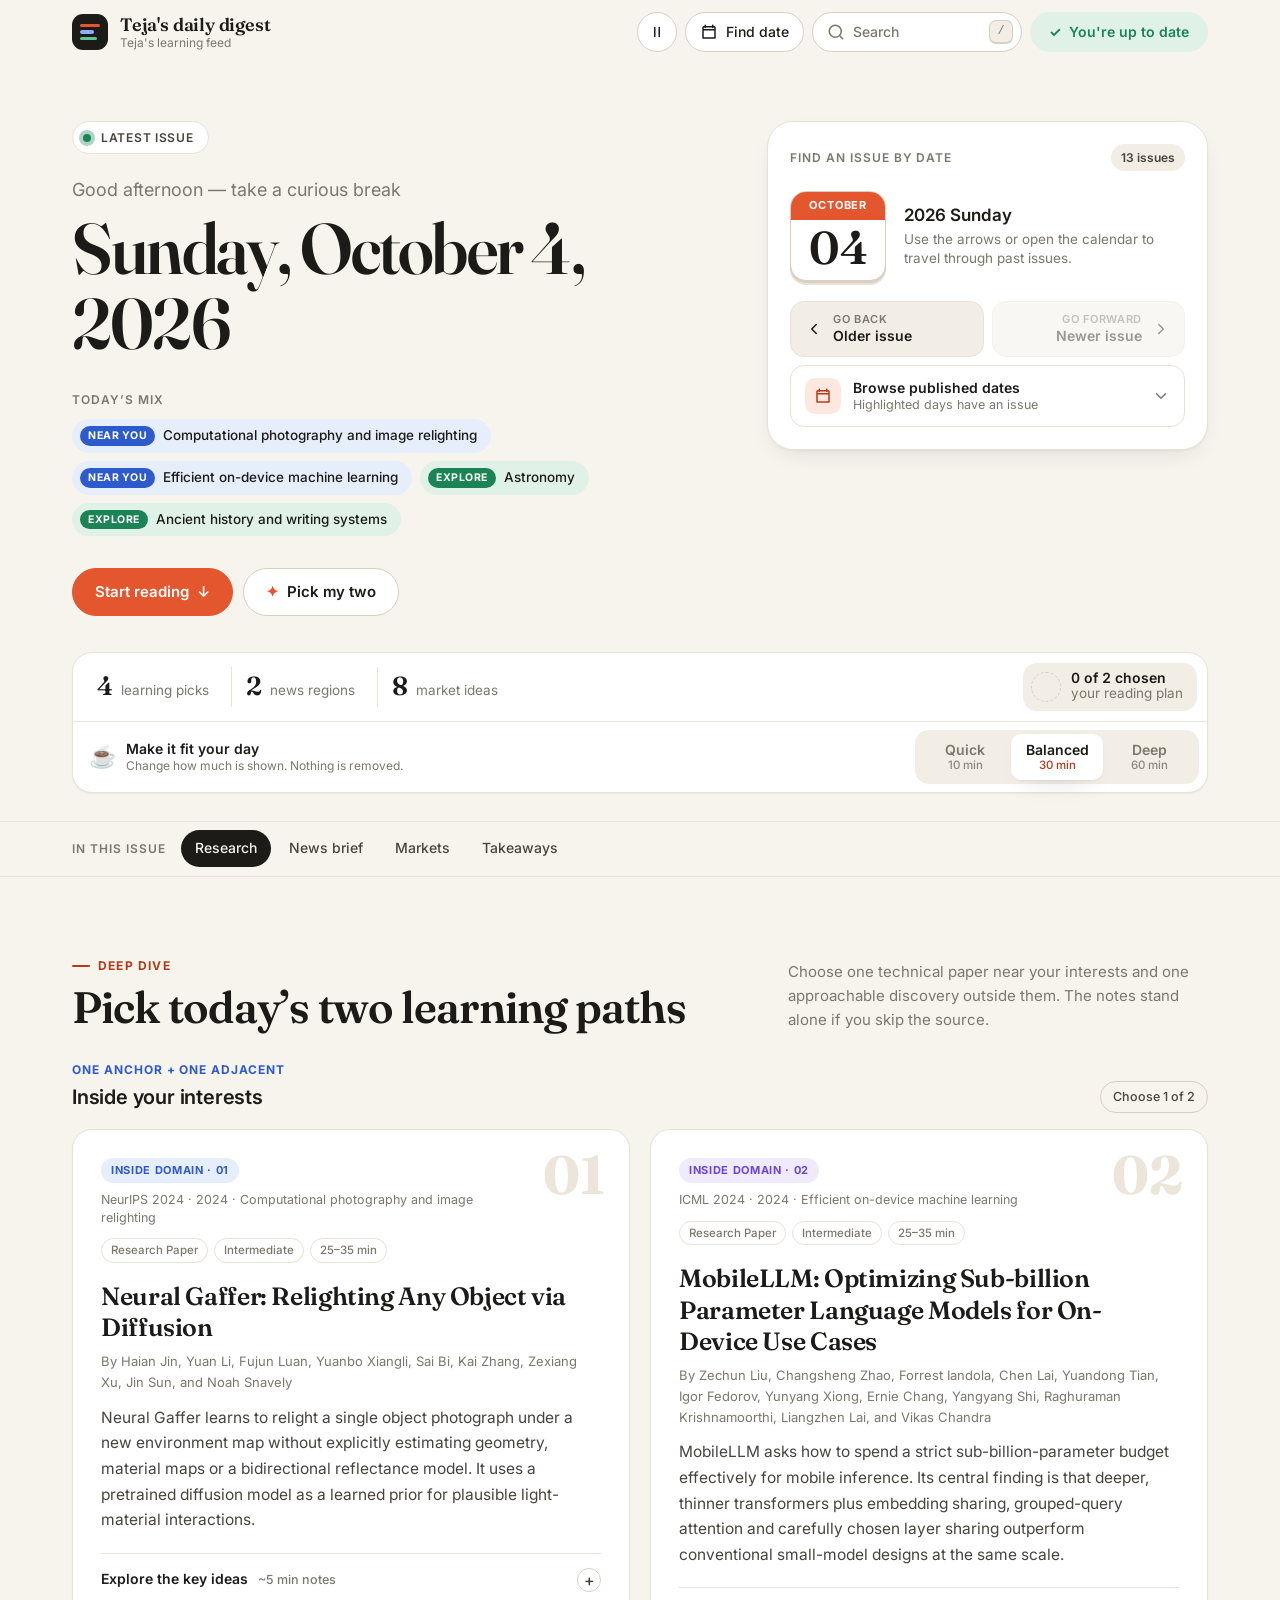
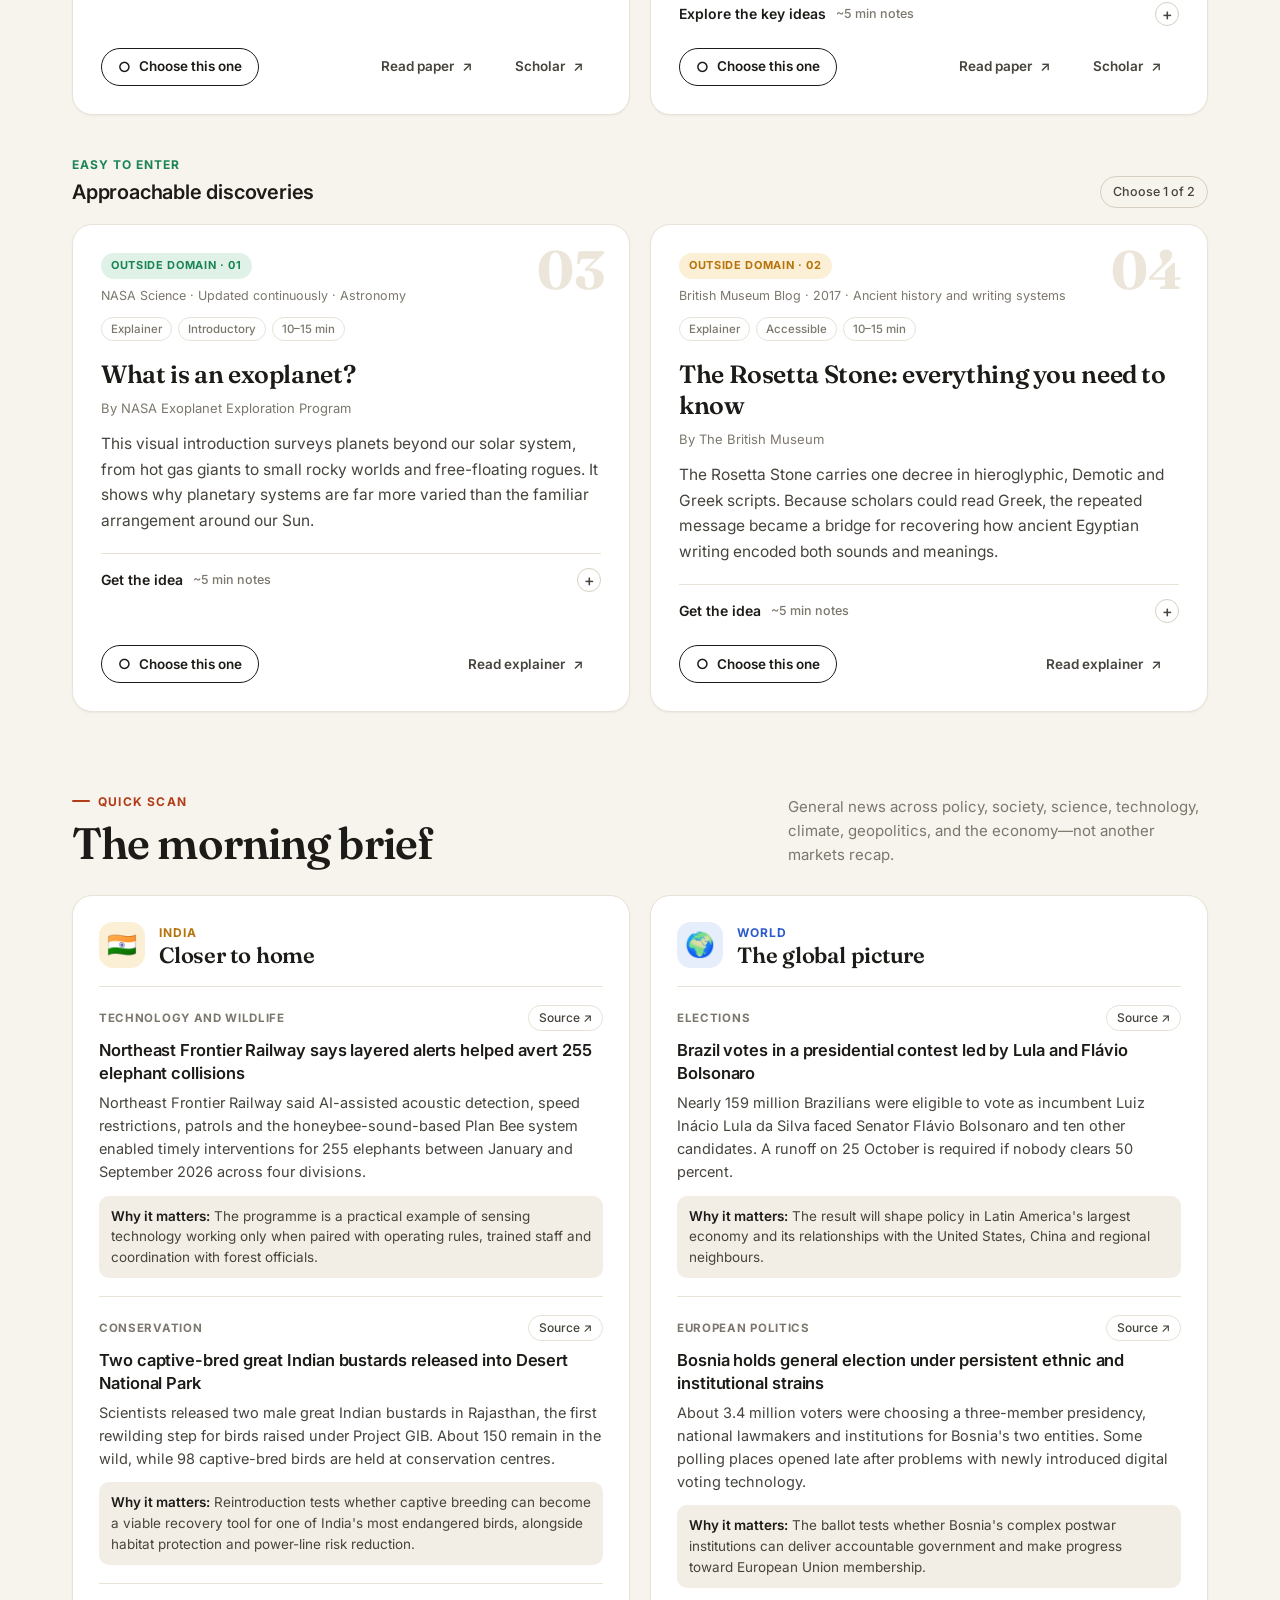
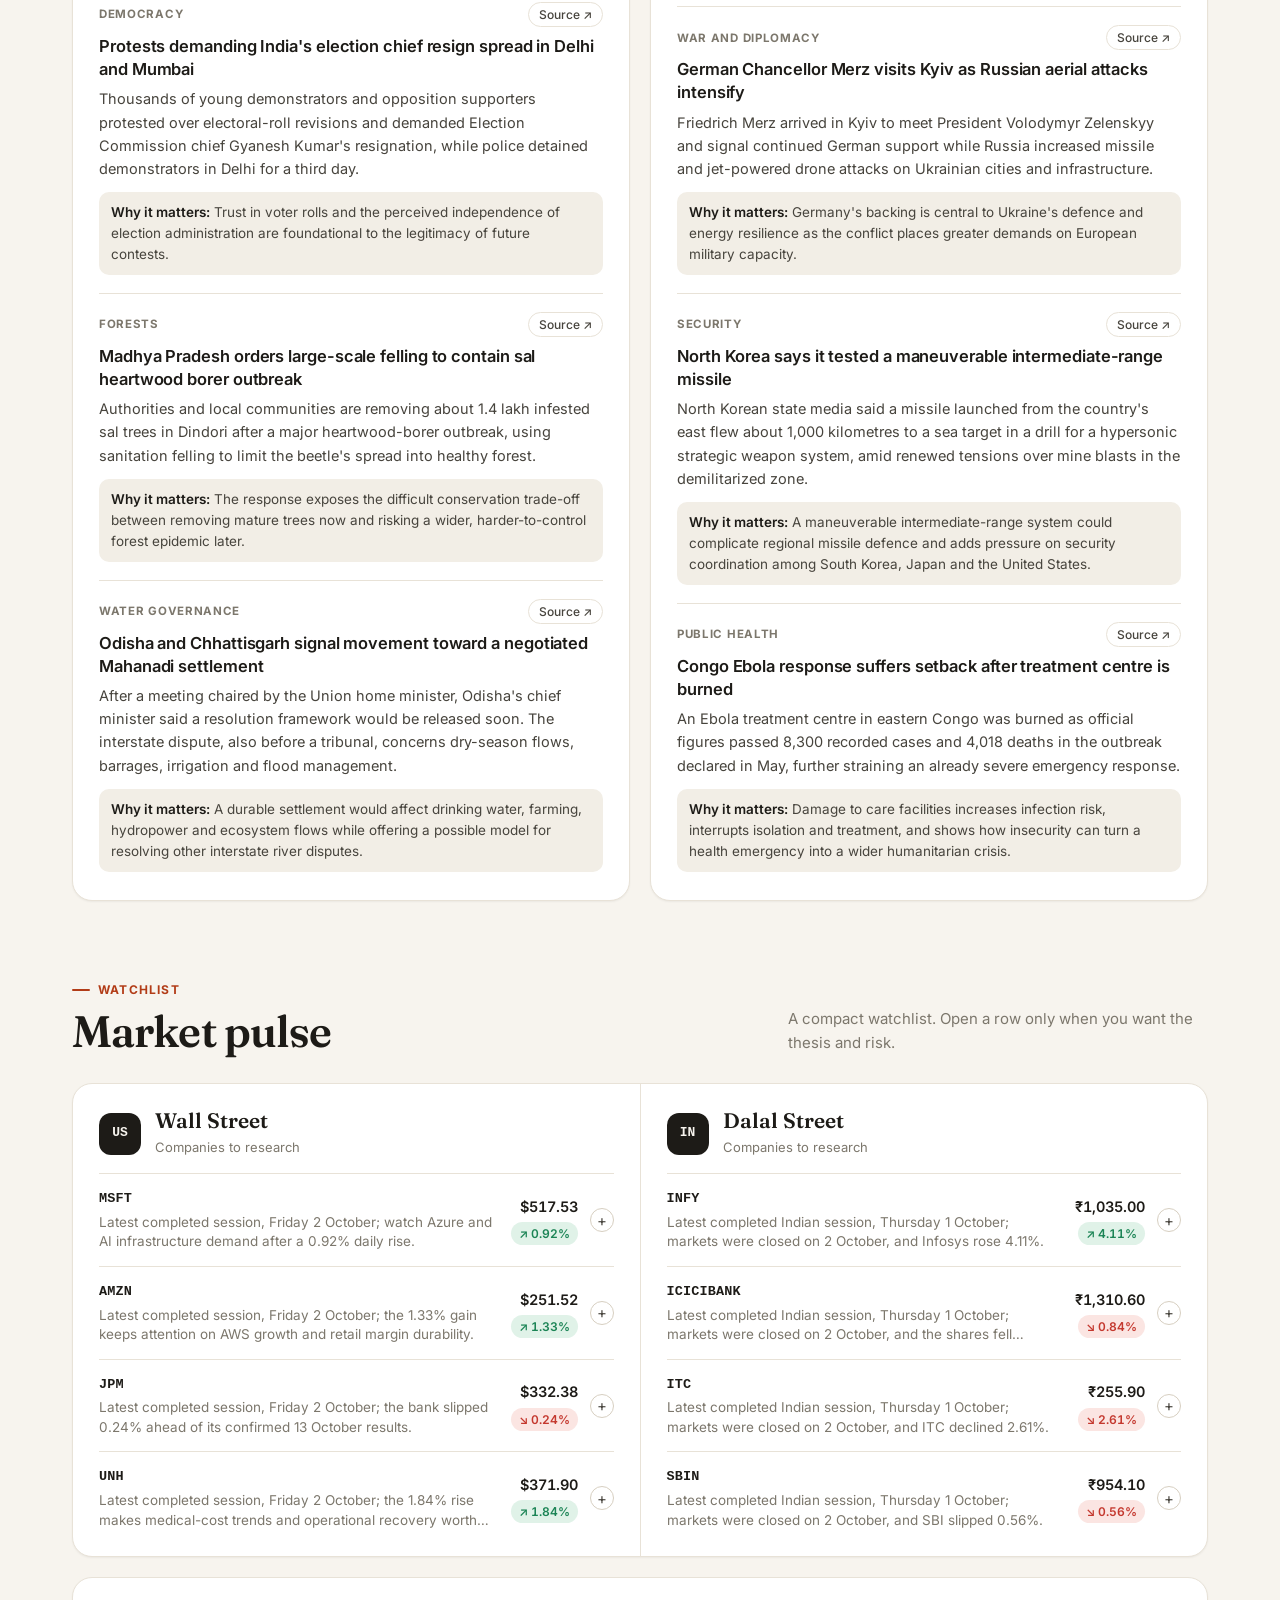
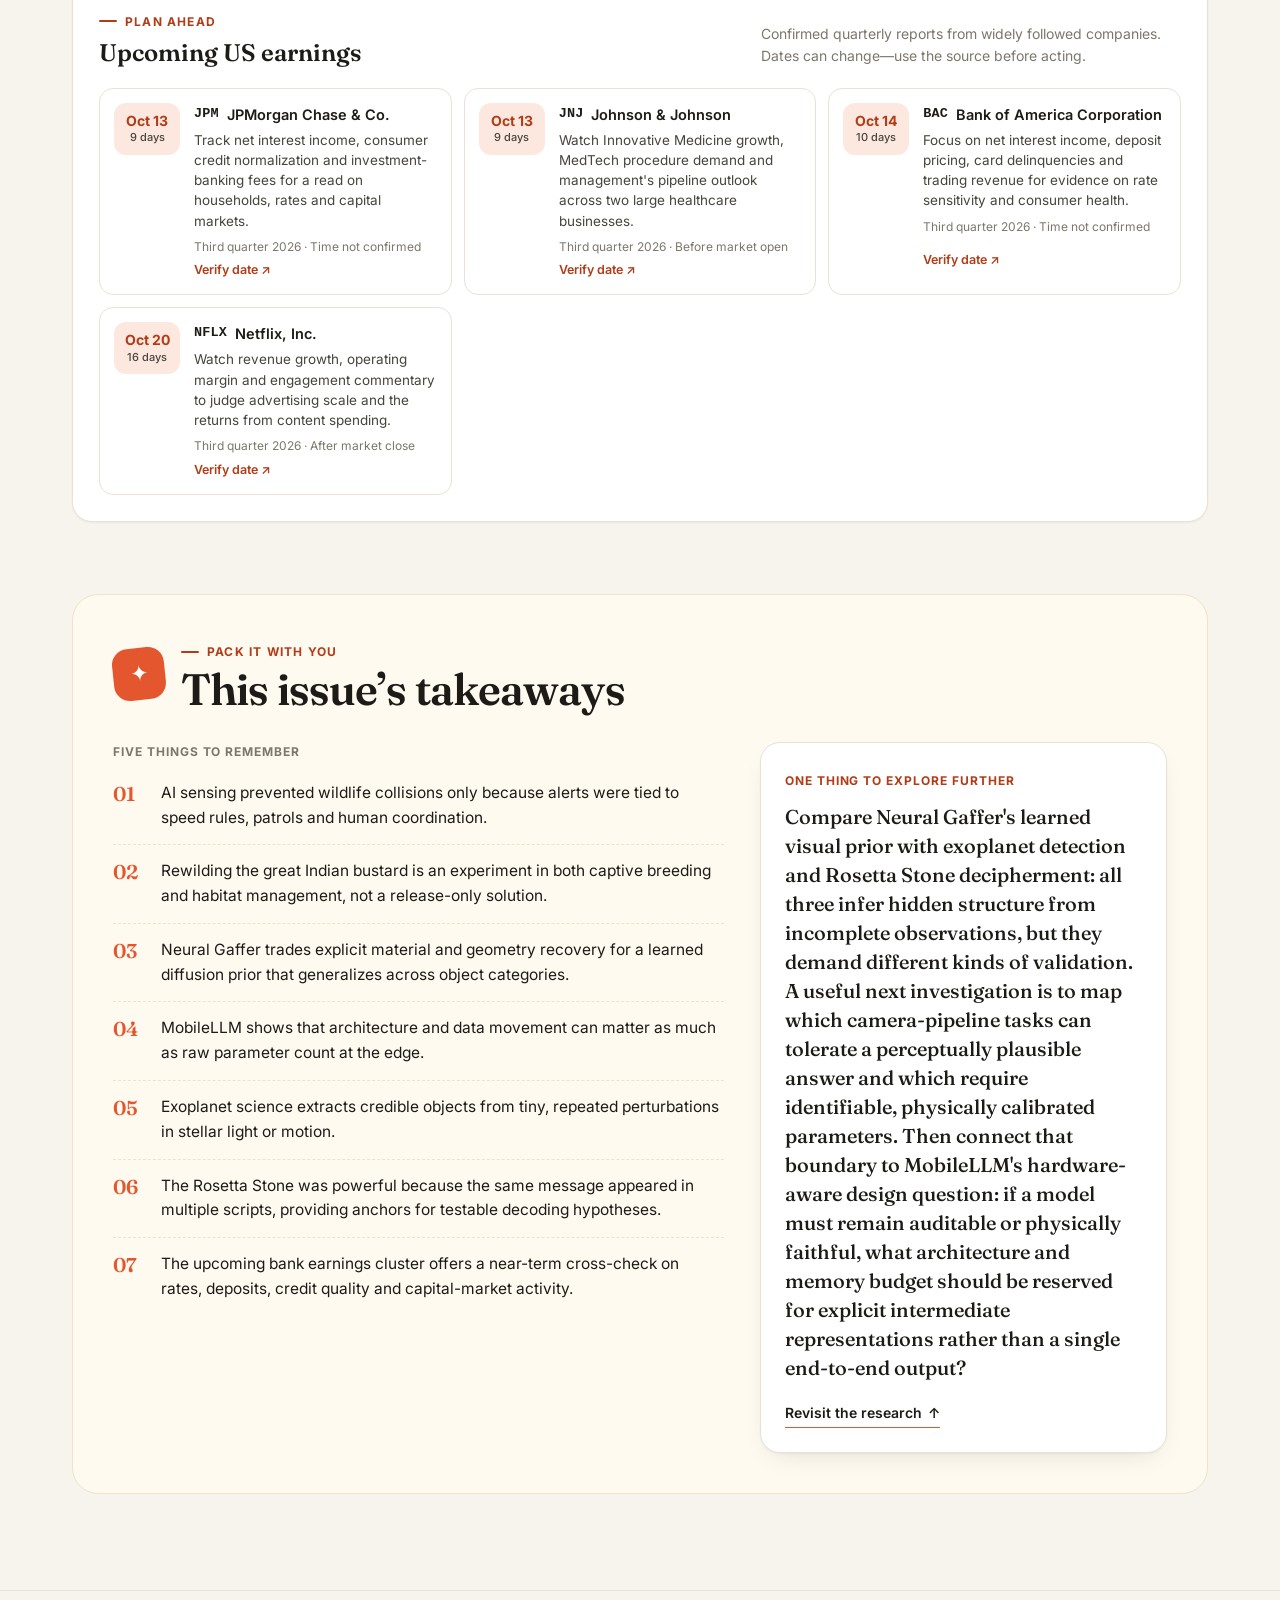
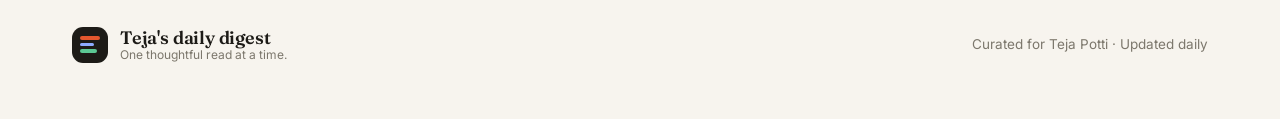
==== commit f4cdc36c: "Set default reading mode to balanced in HTML" ====
--- a/index.html
+++ b/index.html
@@ -13,7 +13,7 @@
     <link href="https://fonts.googleapis.com/css2?family=Fraunces:opsz,wght@9..144,500;9..144,600;9..144,700&amp;family=Inter:wght@400;500;600;700&amp;display=swap" rel="stylesheet">
     <link rel="stylesheet" href="./css/style.css?v=8">
 </head>
-<body>
+<body data-reading-mode="balanced">
     <a class="skip-link" href="#main-content">Skip to the digest</a>
 
     <header class="site-header">
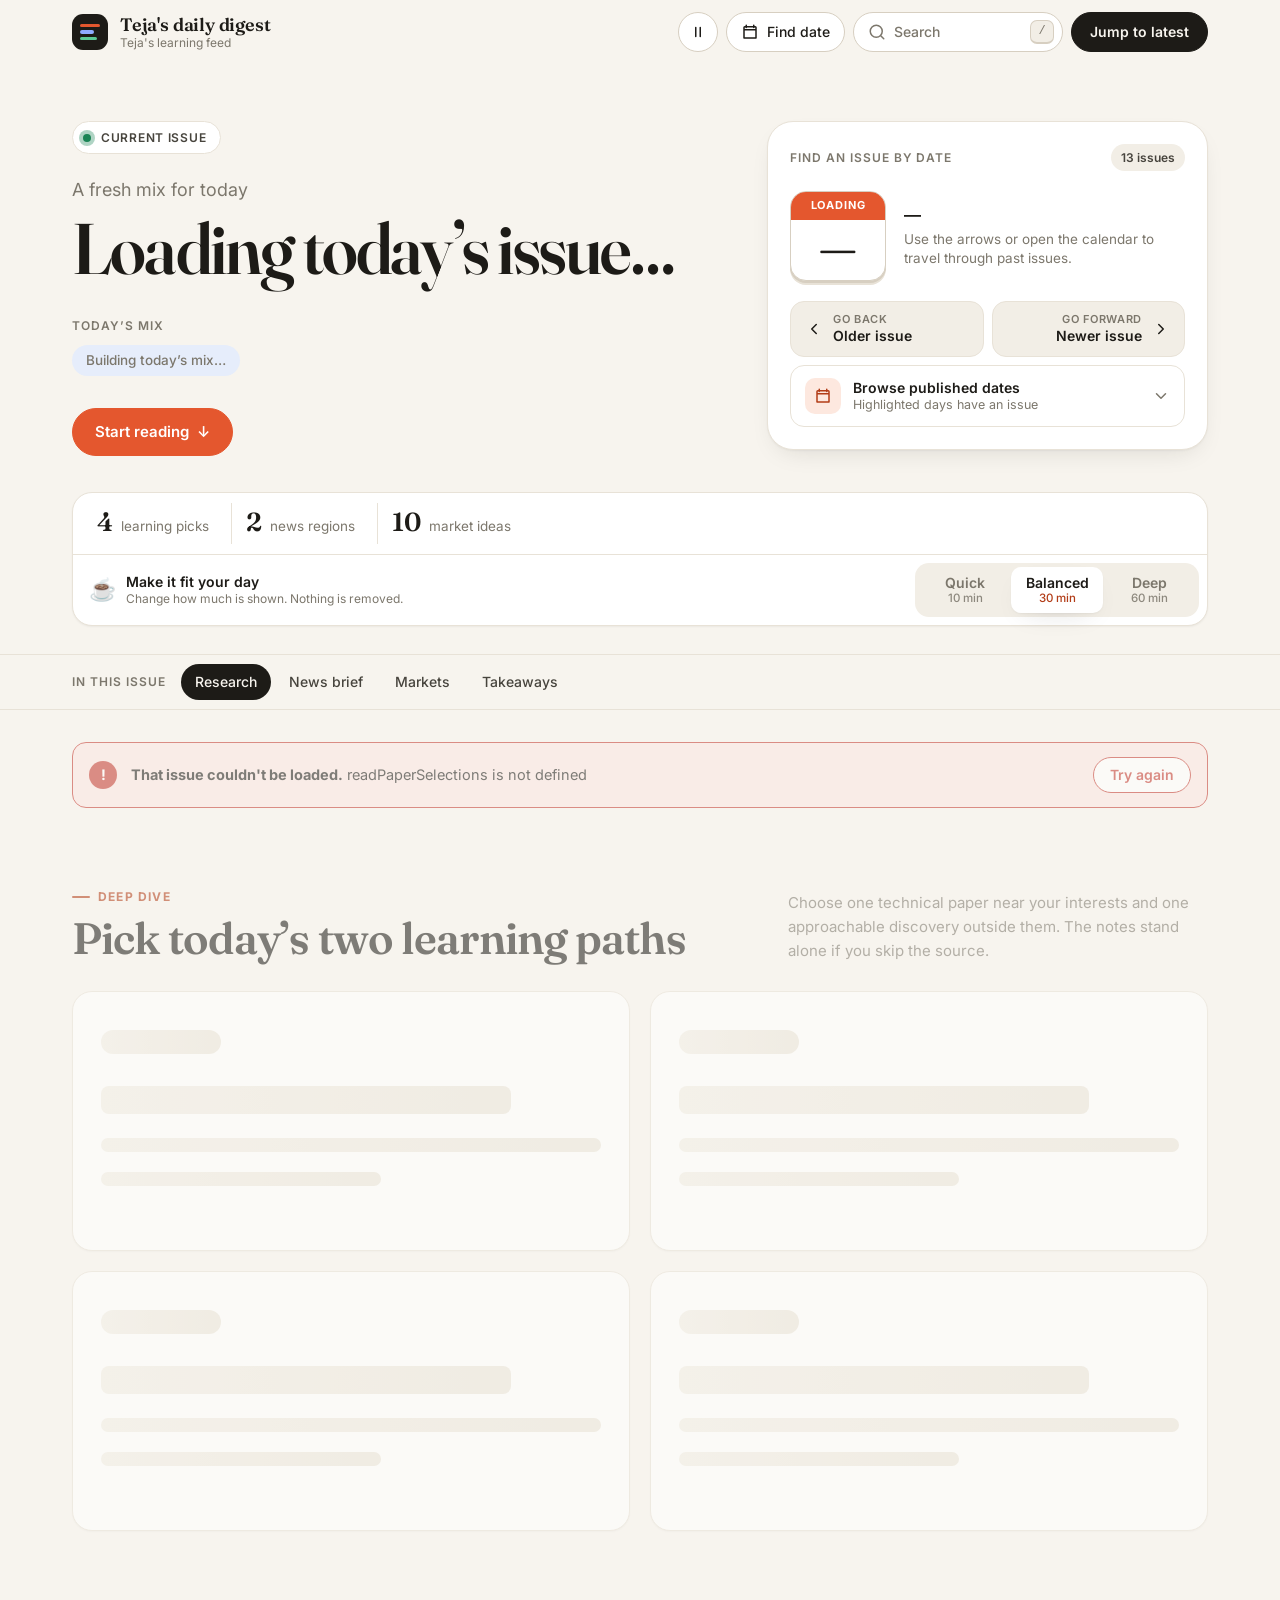
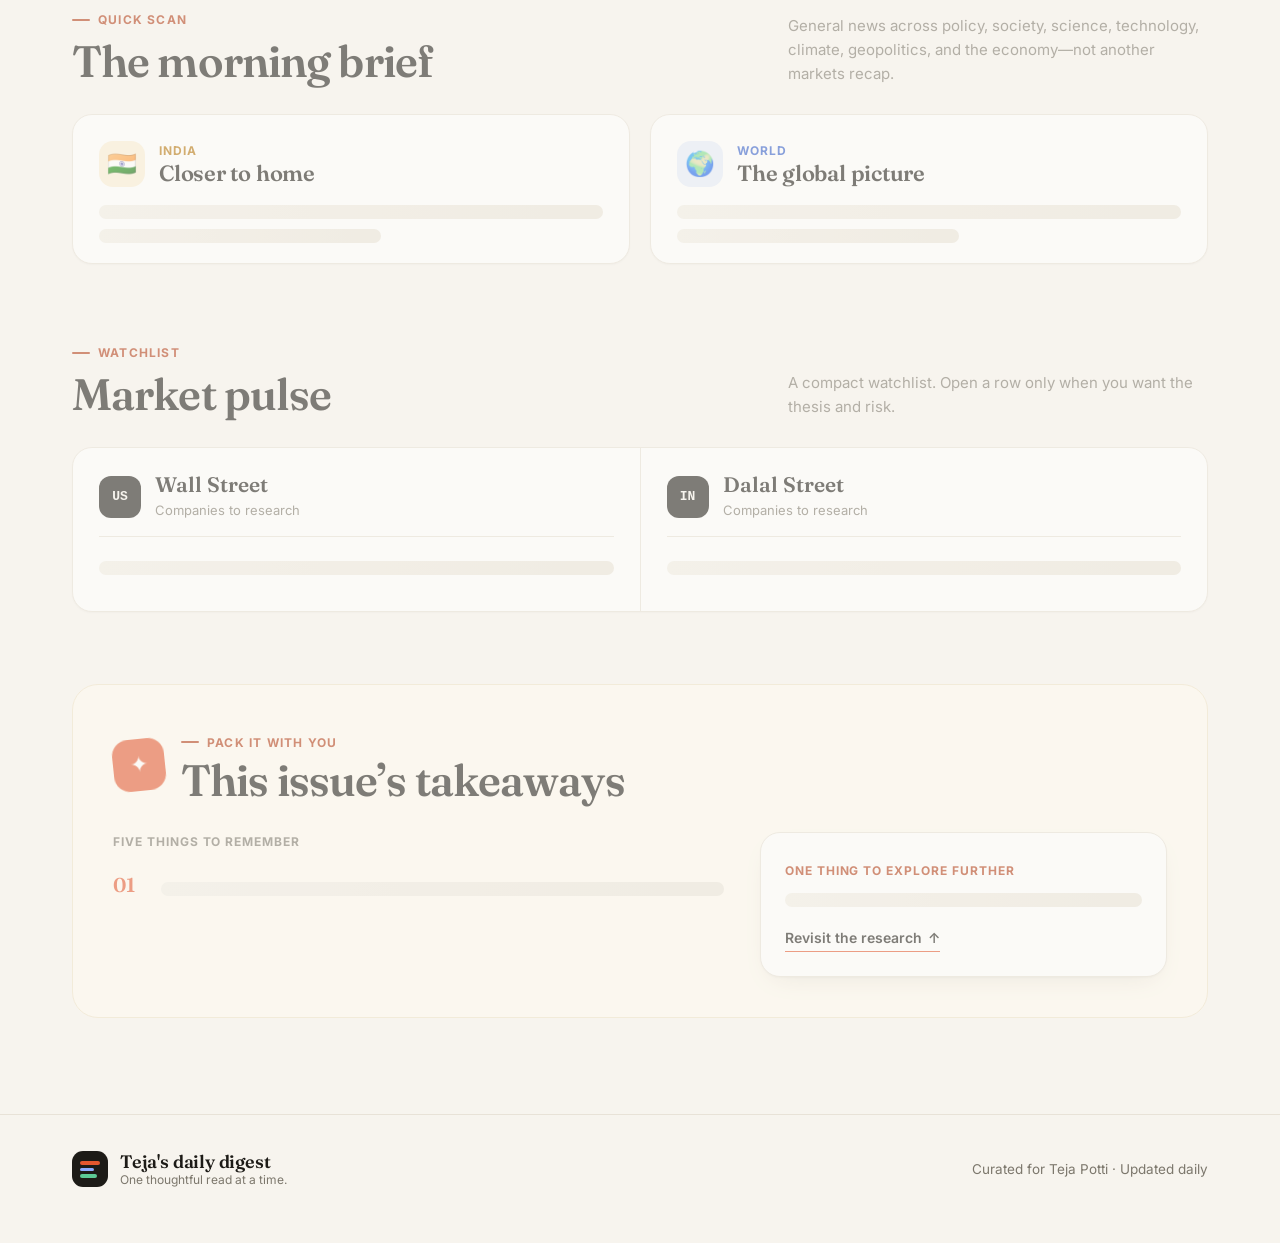
==== commit 6272b42b: "Remove reading plan and Pick my two functionality" ====
--- a/index.html
+++ b/index.html
@@ -10,6 +10,7 @@
     <title>Teja's daily digest</title>
     <link rel="preconnect" href="https://fonts.googleapis.com">
     <link rel="preconnect" href="https://fonts.gstatic.com" crossorigin>
+    <link rel="icon" type="image/svg+xml" href="./favicon.svg">
     <link href="https://fonts.googleapis.com/css2?family=Fraunces:opsz,wght@9..144,500;9..144,600;9..144,700&amp;family=Inter:wght@400;500;600;700&amp;display=swap" rel="stylesheet">
     <link rel="stylesheet" href="./css/style.css?v=8">
 </head>
@@ -80,7 +81,6 @@
 
                 <div class="hero-actions">
                     <a class="start-reading" href="#research">Start reading <span aria-hidden="true">↓</span></a>
-                    <button class="surprise-button" id="surprise-button" type="button"><span aria-hidden="true">✦</span> Pick my two</button>
                 </div>
             </div>
 
@@ -146,10 +146,6 @@
                 <div><strong id="research-count">4</strong><span>learning picks</span></div>
                 <div><strong id="news-count">2</strong><span id="news-count-label">news regions</span></div>
                 <div><strong id="market-count">10</strong><span id="market-count-label">market ideas</span></div>
-                <div class="reading-strip__time reading-plan" id="reading-plan">
-                    <svg aria-hidden="true" viewBox="0 0 24 24"><path d="m5 12 4 4L19 6"/></svg>
-                    <span><strong id="selection-count">0 of 2 chosen</strong> your reading plan</span>
-                </div>
             </div>
 
             <div class="pace-bar" aria-label="Reading pace">
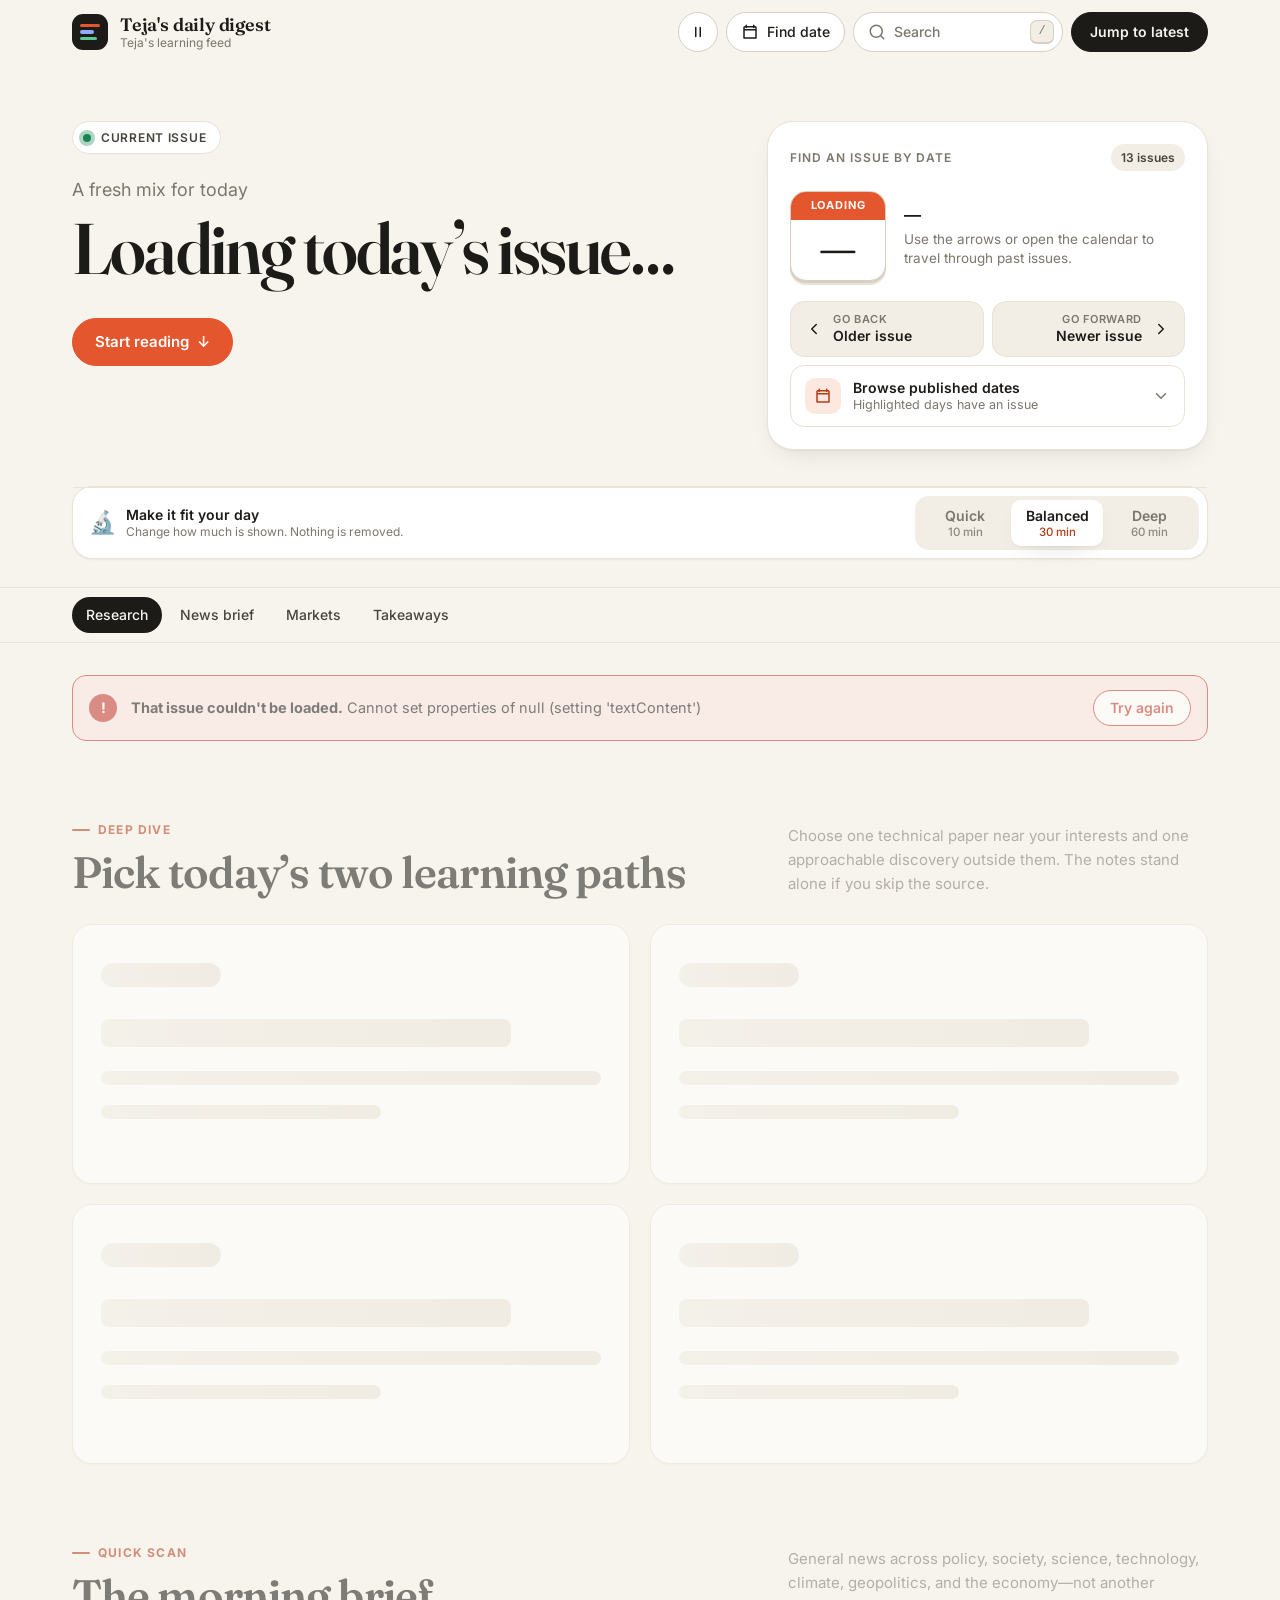
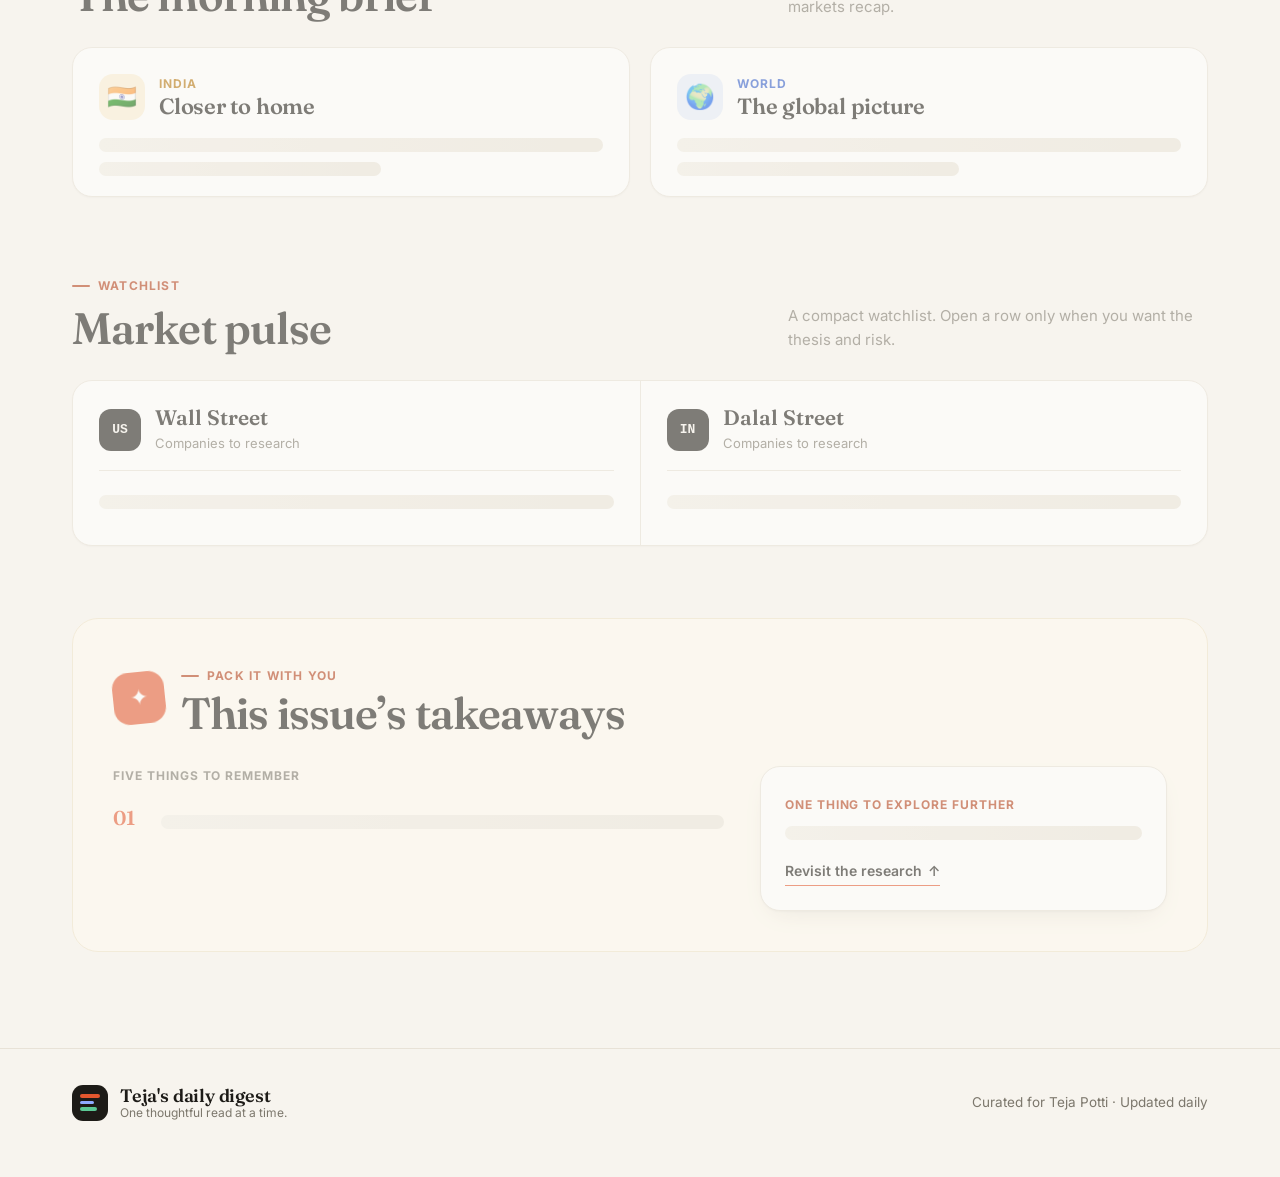
==== commit 219f7c0e: "Remove unused DOM elements and logic as requested" ====
--- a/index.html
+++ b/index.html
@@ -72,13 +72,6 @@
                 <p class="hero__greeting" id="daily-greeting">A fresh mix for today</p>
                 <h1 id="page-title"><span class="hero-line" id="date-heading">Loading today’s issue…</span></h1>
 
-                <div class="daily-mix-wrap">
-                    <span class="daily-mix-wrap__label">Today’s mix</span>
-                    <div class="daily-mix" id="daily-mix" aria-label="Today’s learning mix">
-                        <span>Building today’s mix…</span>
-                    </div>
-                </div>
-
                 <div class="hero-actions">
                     <a class="start-reading" href="#research">Start reading <span aria-hidden="true">↓</span></a>
                 </div>
@@ -142,14 +135,8 @@
         </section>
 
         <div class="issue-bar">
-            <div class="reading-strip" aria-label="Digest overview">
-                <div><strong id="research-count">4</strong><span>learning picks</span></div>
-                <div><strong id="news-count">2</strong><span id="news-count-label">news regions</span></div>
-                <div><strong id="market-count">10</strong><span id="market-count-label">market ideas</span></div>
-            </div>
-
             <div class="pace-bar" aria-label="Reading pace">
-                <div class="pace-bar__copy"><span aria-hidden="true">☕</span><p><strong>Make it fit your day</strong><small>Change how much is shown. Nothing is removed.</small></p></div>
+                <div class="pace-bar__copy"><span aria-hidden="true">🔬</span><p><strong>Make it fit your day</strong><small>Change how much is shown. Nothing is removed.</small></p></div>
                 <div class="pace-options" role="group" aria-label="Choose a reading pace">
                     <span class="pace-options__slider" aria-hidden="true"></span>
                     <button type="button" data-reading-mode="quick">Quick <small>10 min</small></button>
@@ -162,7 +149,6 @@
 
     <nav class="section-nav" aria-label="On this page">
         <div class="shell section-nav__inner">
-            <span>In this issue</span>
             <a href="#research" data-section="research">Research</a>
             <a href="#brief" data-section="brief" id="brief-nav-link">News brief</a>
             <a href="#markets" data-section="markets" id="markets-nav-link">Markets</a>
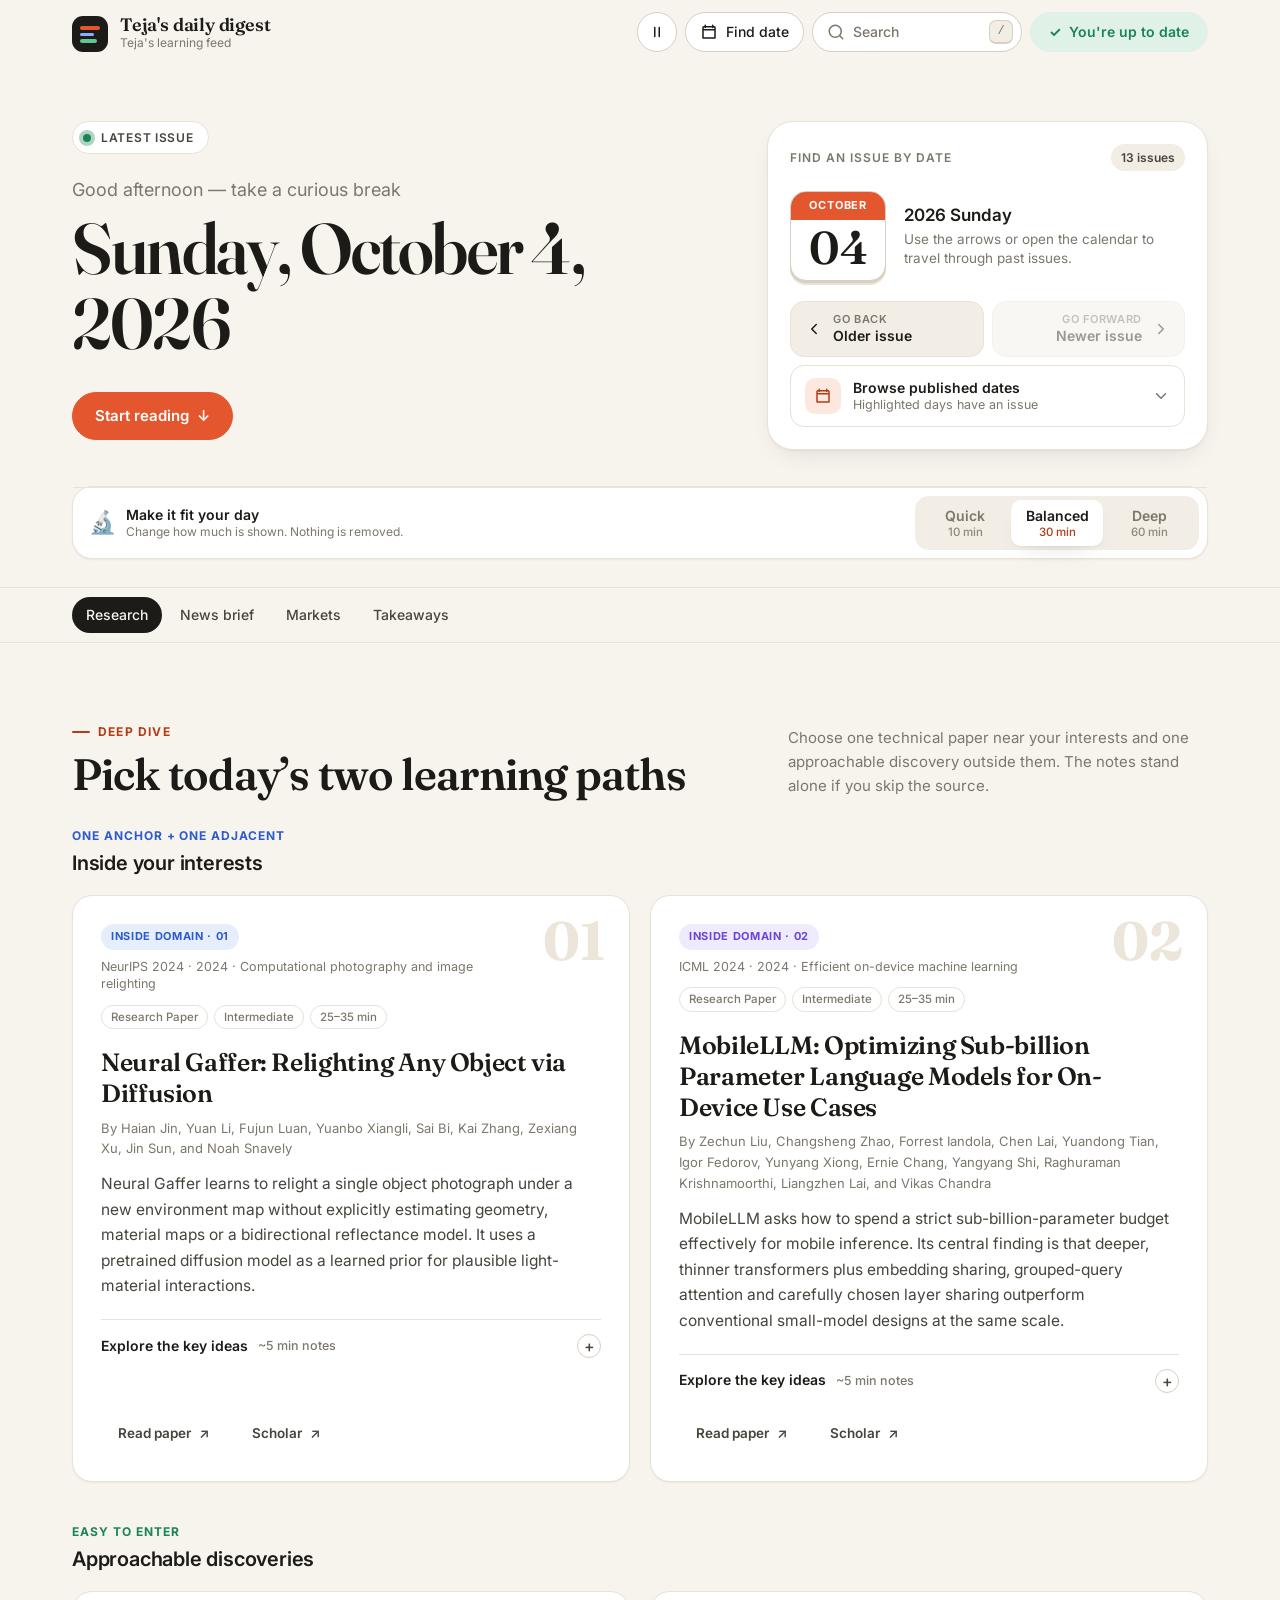
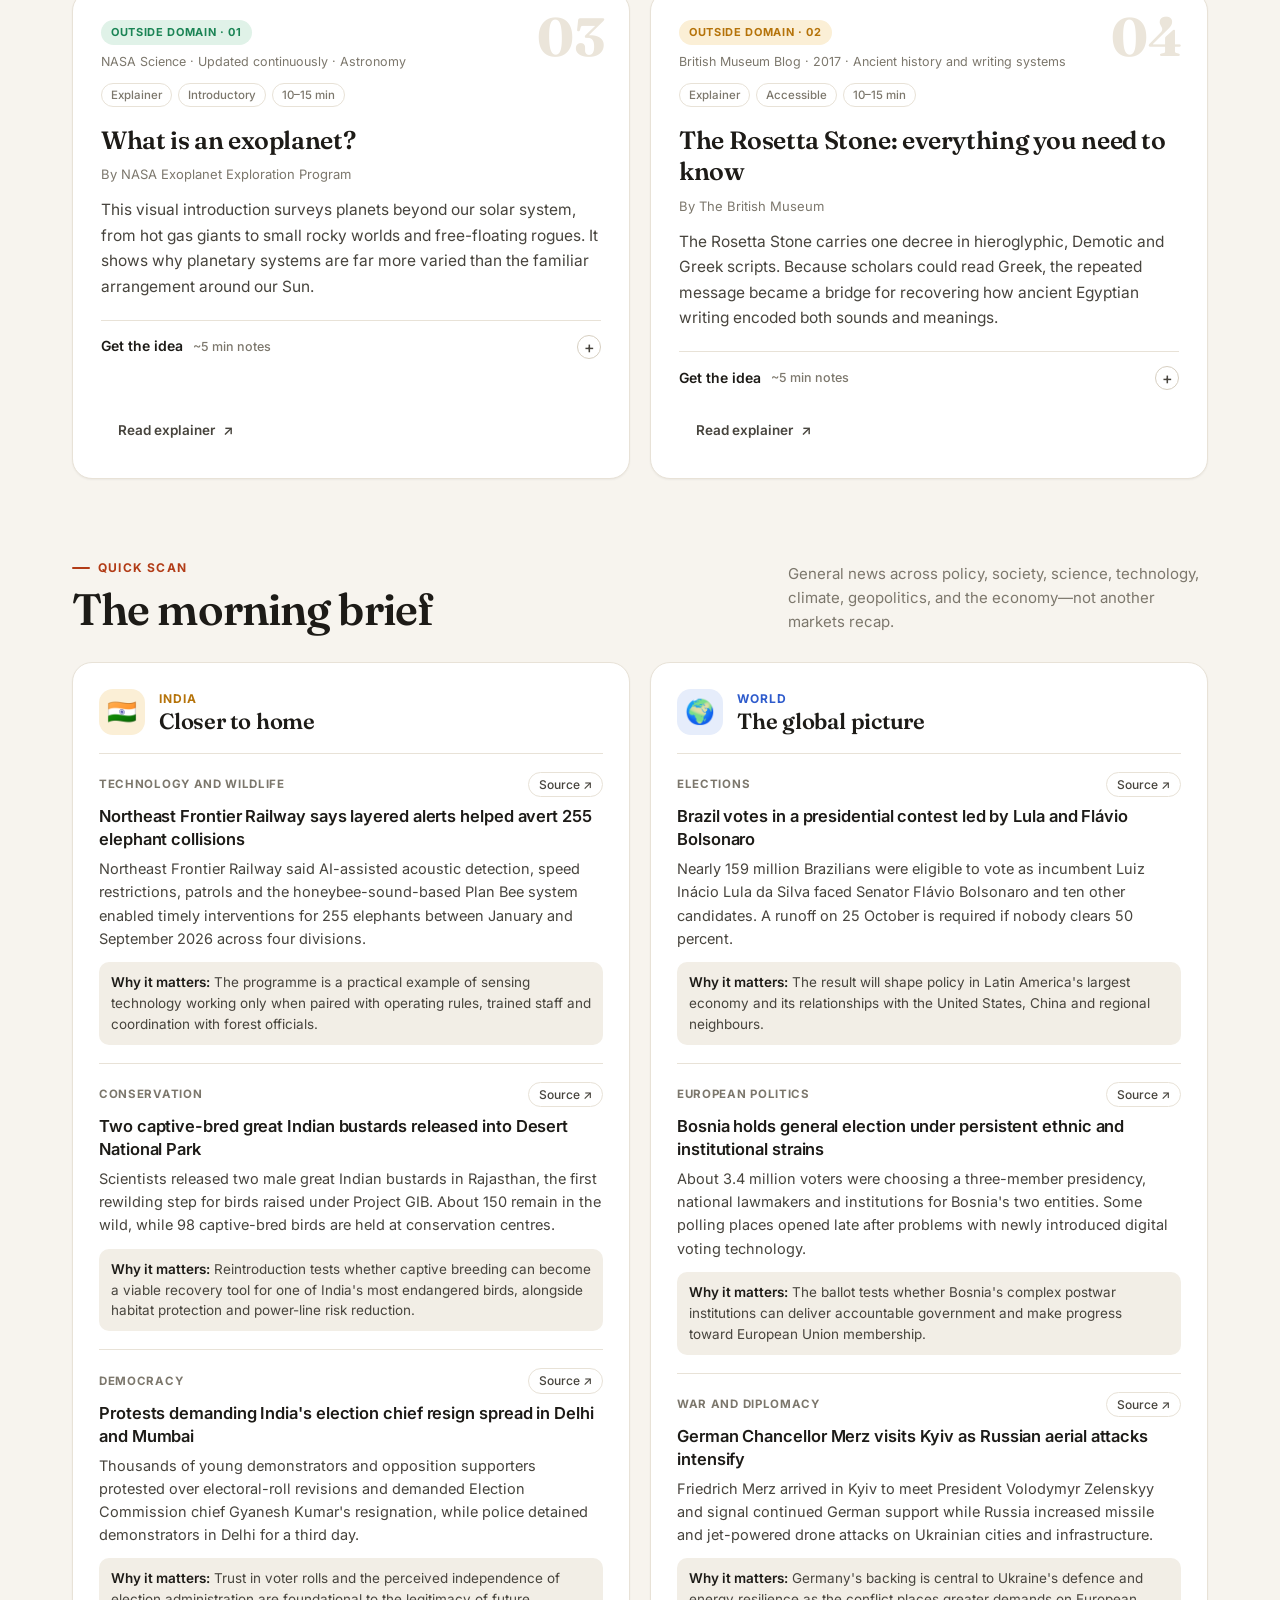
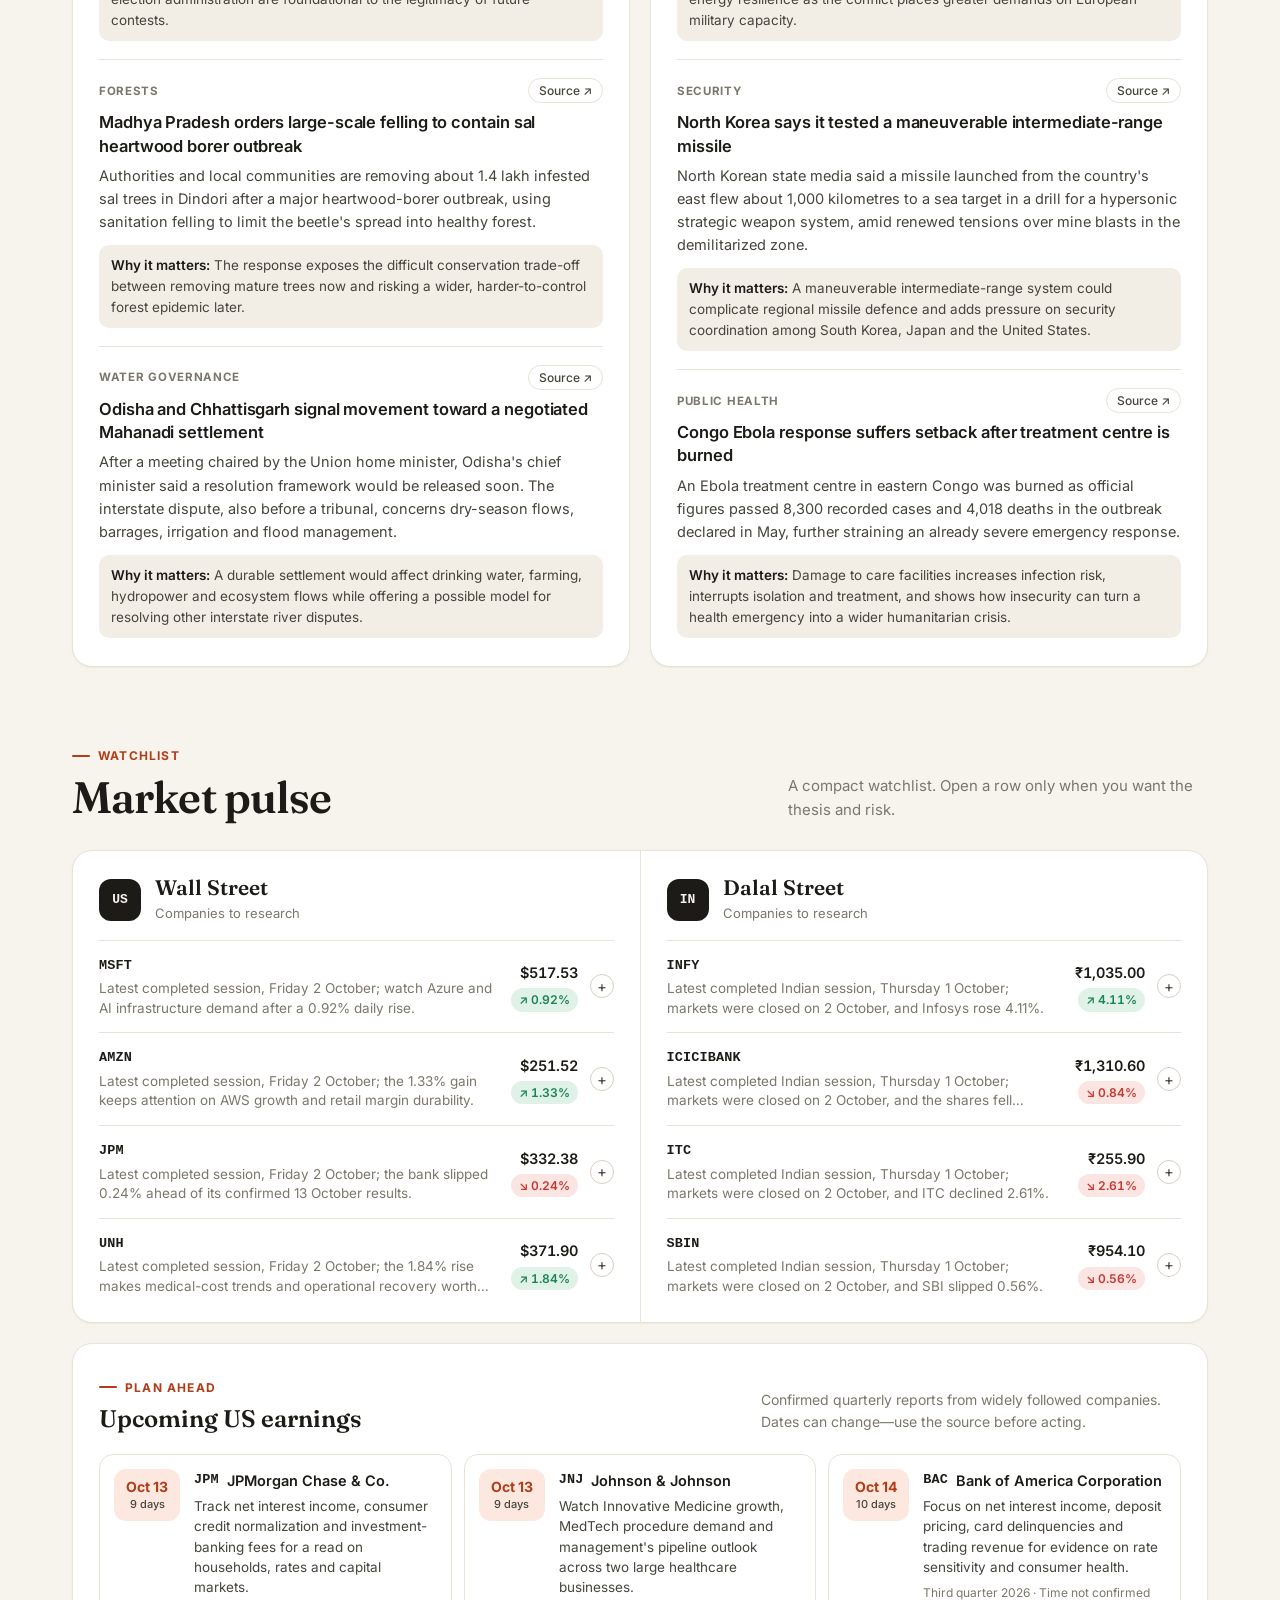
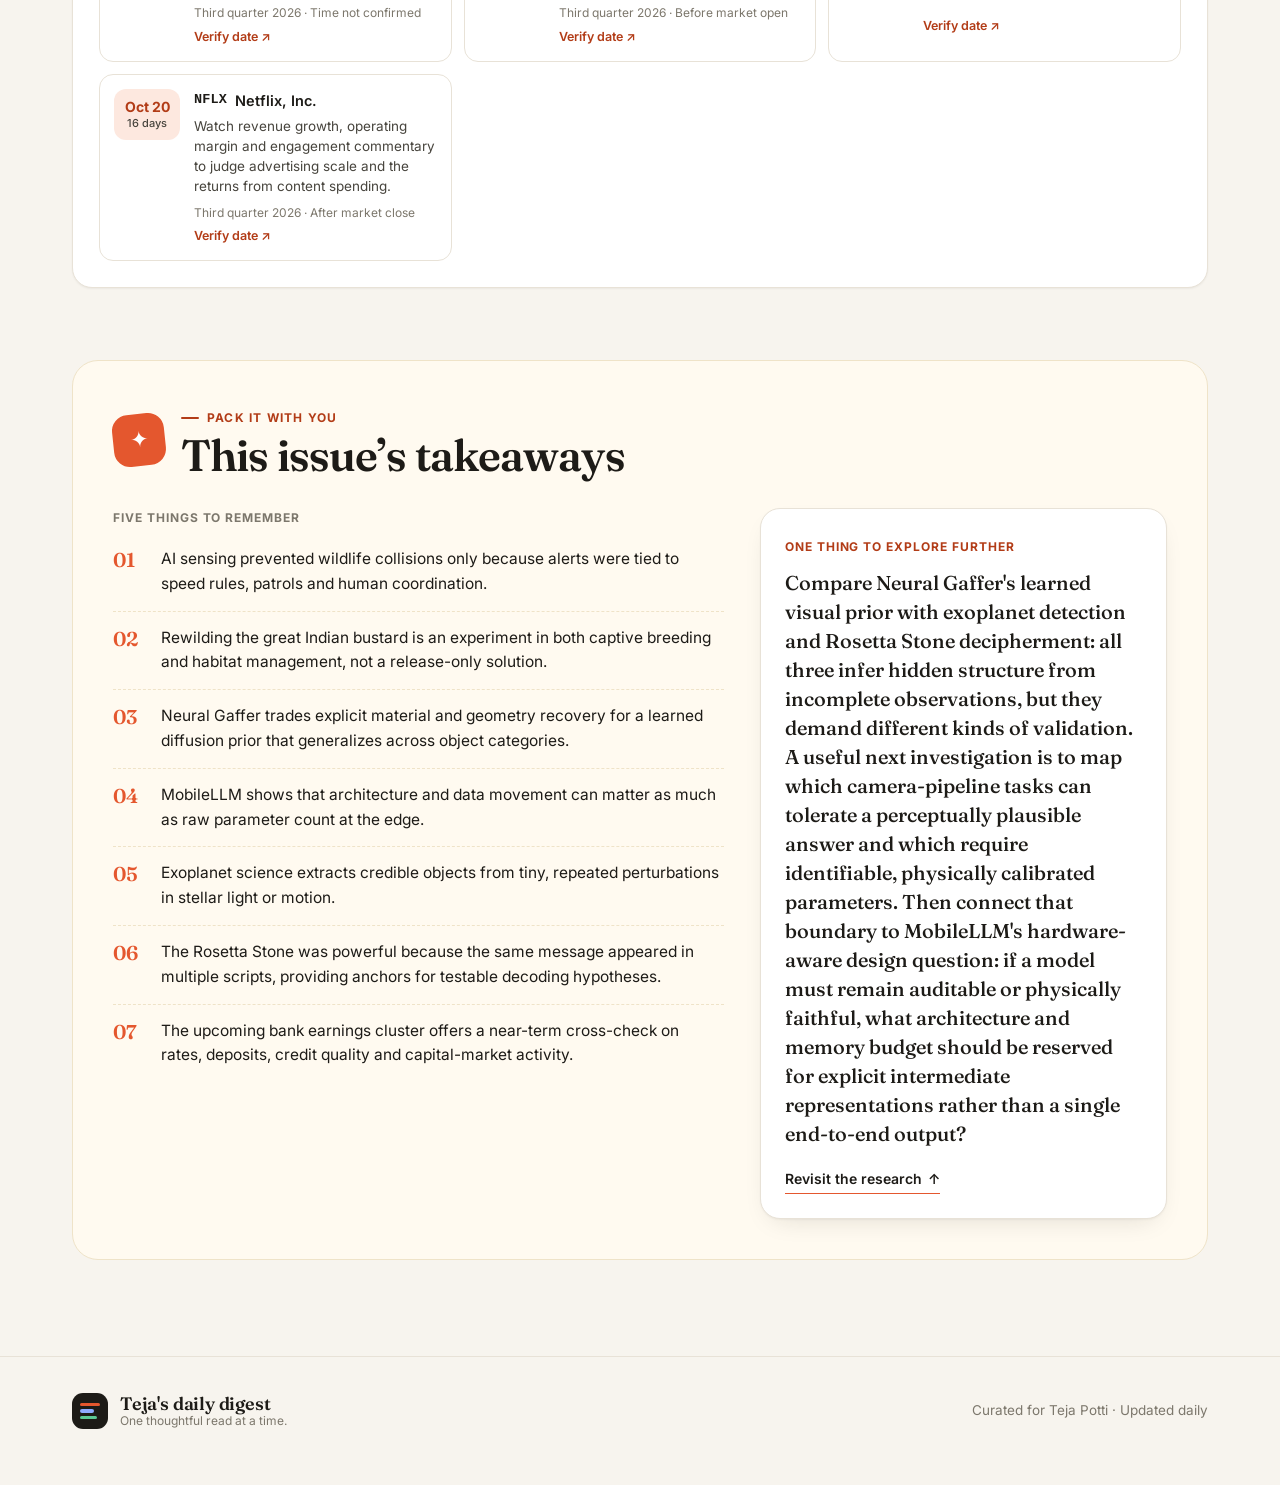
==== commit c7f206af: "Link Teja System Design Lab from the header menu" ====
--- a/index.html
+++ b/index.html
@@ -12,22 +12,30 @@
     <link rel="preconnect" href="https://fonts.gstatic.com" crossorigin>
     <link rel="icon" type="image/svg+xml" href="./favicon.svg">
     <link href="https://fonts.googleapis.com/css2?family=Fraunces:opsz,wght@9..144,500;9..144,600;9..144,700&amp;family=Inter:wght@400;500;600;700&amp;display=swap" rel="stylesheet">
-    <link rel="stylesheet" href="./css/style.css?v=8">
+    <link rel="stylesheet" href="./css/style.css?v=9">
 </head>
 <body data-reading-mode="balanced">
     <a class="skip-link" href="#main-content">Skip to the digest</a>
 
     <header class="site-header">
         <div class="shell topbar">
-            <a class="brand" href="./" aria-label="Teja's daily digest home">
-                <span class="brand__mark" aria-hidden="true">
-                    <span></span><span></span><span></span>
-                </span>
-                <span class="brand__copy">
-                    <strong>Teja's daily digest</strong>
-                    <small>Teja's learning feed</small>
-                </span>
-            </a>
+            <div class="header-identity">
+                <div class="websites-menu">
+                    <button class="brand__mark websites-toggle" id="websites-toggle" type="button" aria-label="Other Websites" aria-expanded="false" aria-controls="other-websites" title="Other Websites">
+                        <span></span><span></span><span></span>
+                    </button>
+                    <nav class="websites-dropdown" id="other-websites" aria-label="Other Websites" hidden>
+                        <strong>Other Websites</strong>
+                        <a href="https://teja-system-design.vercel.app/" target="_blank" rel="noopener noreferrer">Teja System Design Lab <span aria-hidden="true">↗</span></a>
+                    </nav>
+                </div>
+                <a class="brand" href="./" aria-label="Teja's daily digest home">
+                    <span class="brand__copy">
+                        <strong>Teja's daily digest</strong>
+                        <small>Teja's learning feed</small>
+                    </span>
+                </a>
+            </div>
 
             <div class="topbar__actions">
                 <button class="icon-button motion-toggle" id="motion-toggle" type="button" aria-label="Pause motion effects" aria-pressed="false" title="Pause motion effects">
@@ -268,6 +276,6 @@
         <span aria-hidden="true">↑</span>
     </button>
     <div class="toast" id="toast" role="status" aria-live="polite"></div>
-    <script src="./js/app.js?v=7"></script>
+    <script src="./js/app.js?v=8"></script>
 </body>
 </html>
--- a/css/style.css
+++ b/css/style.css
@@ -315,6 +315,28 @@
     align-items: center;
     gap: 8px;
 }
+
+.header-identity { display: flex; align-items: center; gap: 12px; min-width: 0; }
+.websites-menu { position: relative; flex: none; }
+.websites-toggle { border: 0; cursor: pointer; }
+.websites-toggle:hover { transform: rotate(-6deg); }
+.websites-toggle[aria-expanded="true"] { outline: 2px solid var(--accent); outline-offset: 3px; }
+.websites-dropdown {
+    position: absolute;
+    top: calc(100% + 14px);
+    left: 0;
+    width: 260px;
+    padding: 18px;
+    border: 1px solid var(--line-strong);
+    border-radius: var(--radius-md);
+    background: var(--surface);
+    color: var(--ink);
+    box-shadow: var(--shadow-md);
+    z-index: 60;
+}
+.websites-dropdown > strong { display: block; margin-bottom: 12px; font-size: 12px; color: var(--muted); }
+.websites-dropdown a { display: flex; justify-content: space-between; gap: 10px; padding: 10px 12px; border-radius: 8px; background: var(--surface-2); font-size: 14px; font-weight: 500; text-decoration: none; }
+.websites-dropdown a:hover { background: var(--accent-soft); color: var(--accent-ink); }
 
 .motion-toggle .motion-toggle__play { display: none; }
 .motion-toggle[aria-pressed="true"] .motion-toggle__pause { display: none; }
@@ -2489,6 +2511,7 @@
 
 @media (max-width: 380px) {
     .brand__copy { display: none; }
+    .header-identity > .brand { display: none; }
 }
 
 @media print {
